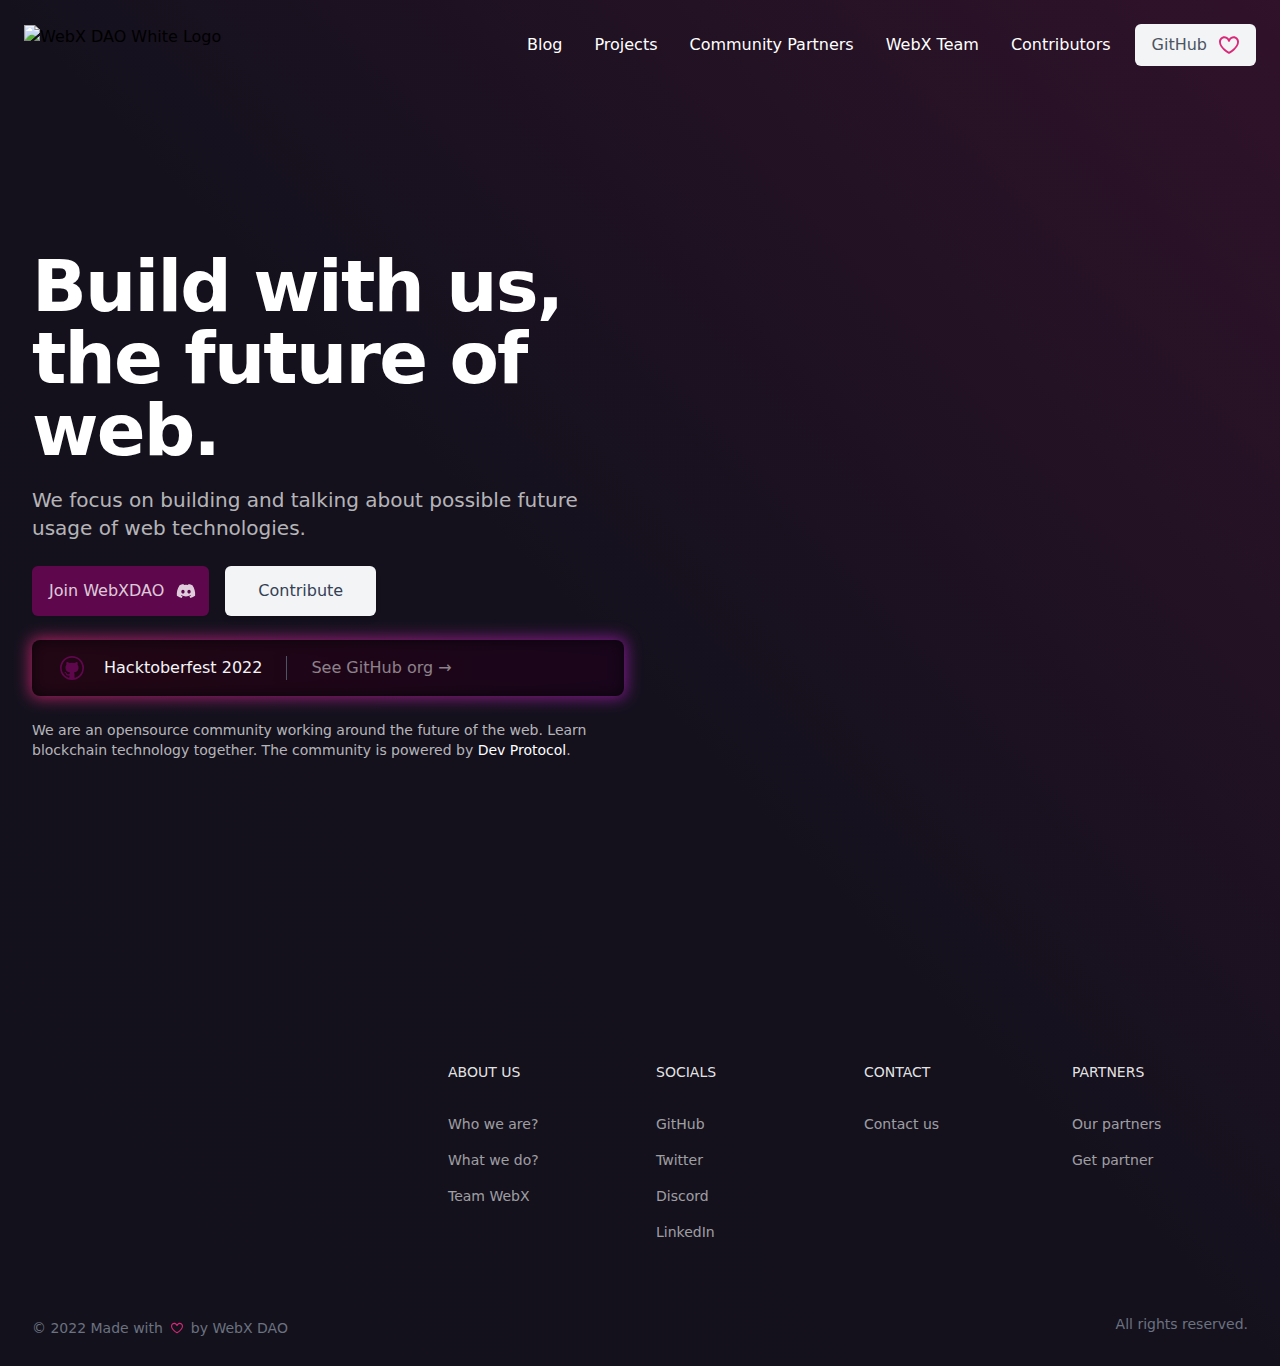
==== index.html @ 92dcc51f "Deploying to gh-pages from @ Panquesito7/web3community.github.io@fb5da97b5fb6637cfea1b0f6966d0de3f69" ====
<!DOCTYPE html><html lang="en"><head><meta charSet="utf-8"/><title>WebXDAO - Opensource Community</title><meta name="description" content="We are an opensource community working around the future of the web. Learn blockchain technology together. "/><meta name="keywords" content="WebXDAO,Web,Web3,Blockchain,OpenSource,DAO"/><meta name="viewport" content="width=device-width, initial-scale=1"/><meta name="author" content="WebXDAO community"/><meta name="next-head-count" content="6"/><link rel="preload" href="/_next/static/css/f1b70c1bcdadb146.css" as="style"/><link rel="stylesheet" href="/_next/static/css/f1b70c1bcdadb146.css" data-n-g=""/><noscript data-n-css=""></noscript><script defer="" nomodule="" src="/_next/static/chunks/polyfills-c67a75d1b6f99dc8.js"></script><script src="/_next/static/chunks/webpack-9b312e20a4e32339.js" defer=""></script><script src="/_next/static/chunks/framework-4556c45dd113b893.js" defer=""></script><script src="/_next/static/chunks/main-84ef8f6faac559d3.js" defer=""></script><script src="/_next/static/chunks/pages/_app-b26fb24f13c855f2.js" defer=""></script><script src="/_next/static/chunks/17007de1-89e7292663199d5c.js" defer=""></script><script src="/_next/static/chunks/1bfc9850-f7e067a882ab835f.js" defer=""></script><script src="/_next/static/chunks/513-fe2a2d27d99f677b.js" defer=""></script><script src="/_next/static/chunks/pages/index-71411c8a933453e2.js" defer=""></script><script src="/_next/static/zMLkX0_X7NbLXv-i_Q2m1/_buildManifest.js" defer=""></script><script src="/_next/static/zMLkX0_X7NbLXv-i_Q2m1/_ssgManifest.js" defer=""></script></head><body><div id="__next"><div class="min-h-screen flex flex-col bg-gradient-to-tr from-[#13111C] via-[#14111D] to-[#30122A]"><header class="relative" data-headlessui-state=""><div class="pt-6 bg-transparent"><nav class="relative flex items-center justify-between px-4 mx-auto max-w-7xl sm:px-6" aria-label="Global"><div class="flex items-center flex-1"><div class="flex items-center justify-between w-full md:w-auto"><span class="sr-only ">WebX DAO</span><img class="w-auto h-8 cursor-pointer sm:h-10" src="/images/logo/white_logo.png" alt="WebX DAO White Logo"/><div class="flex items-center -mr-2 md:hidden"><button class="inline-flex items-center justify-center p-2 text-gray-400 bg-transparent rounded-md focus-ring-inset hover:bg-gray-800 focus:outline-none focus:ring-2 focus:ring-white" id="headlessui-popover-button-:Rm:" type="button" aria-expanded="false" data-headlessui-state=""><span class="sr-only">Open main menu</span><svg xmlns="http://www.w3.org/2000/svg" fill="none" viewBox="0 0 24 24" stroke-width="1.5" stroke="currentColor" aria-hidden="true" class="w-6 h-6"><path stroke-linecap="round" stroke-linejoin="round" d="M3.75 6.75h16.5M3.75 12h16.5m-16.5 5.25h16.5"></path></svg></button></div></div></div><div class="hidden md:flex md:items-center md:space-x-6"><div class="hidden space-x-8 md:ml-10 md:flex"><a class="text-base font-medium text-white hover:text-gray-300" href="/blog">Blog</a><a class="text-base font-medium text-white hover:text-gray-300" href="/projects">Projects</a><a class="text-base font-medium text-white hover:text-gray-300" href="/partners">Community Partners</a><a class="text-base font-medium text-white hover:text-gray-300" href="/team">WebX Team</a><a class="text-base font-medium text-white hover:text-gray-300" href="/contributors">Contributors</a></div><a href="#" class="inline-flex items-center px-4 py-2 text-base font-medium text-gray-600 bg-gray-100 border border-transparent rounded-md hover:text-white/80 hover:bg-gray-700">GitHub<svg stroke="currentColor" fill="currentColor" stroke-width="0" role="img" viewBox="0 0 24 24" class="w-5 h-5 ml-3 text-pink-600" aria-hidden="true" height="1em" width="1em" xmlns="http://www.w3.org/2000/svg"><title></title><path d="M17.625 1.499c-2.32 0-4.354 1.203-5.625 3.03-1.271-1.827-3.305-3.03-5.625-3.03C3.129 1.499 0 4.253 0 8.249c0 4.275 3.068 7.847 5.828 10.227a33.14 33.14 0 0 0 5.616 3.876l.028.017.008.003-.001.003c.163.085.342.126.521.125.179.001.358-.041.521-.125l-.001-.003.008-.003.028-.017a33.14 33.14 0 0 0 5.616-3.876C20.932 16.096 24 12.524 24 8.249c0-3.996-3.129-6.75-6.375-6.75zm-.919 15.275a30.766 30.766 0 0 1-4.703 3.316l-.004-.002-.004.002a30.955 30.955 0 0 1-4.703-3.316c-2.677-2.307-5.047-5.298-5.047-8.523 0-2.754 2.121-4.5 4.125-4.5 2.06 0 3.914 1.479 4.544 3.684.143.495.596.797 1.086.796.49.001.943-.302 1.085-.796.63-2.205 2.484-3.684 4.544-3.684 2.004 0 4.125 1.746 4.125 4.5 0 3.225-2.37 6.216-5.048 8.523z"></path></svg></a></div></nav></div></header><div class="flex flex-1 md:flex-row"><main class="flex-1"><div class="flex flex-col h-screen"><div class="relative h-screen overflow-hidden"><section class="h-full"><div class="h-full pt-10 bg-transparent sm:pt-16 lg:overflow-hidden lg:pt-16 lg:pb-14"><div class="mx-auto max-w-7xl lg:px-8"><div class="lg:grid lg:grid-cols-2 lg:gap-8"><div class="max-w-md px-4 mx-auto text-center sm:max-w-2xl sm:px-6 sm:text-center lg:flex lg:items-center lg:px-0 lg:text-left"><div class="lg:py-24"><h1 class="mt-4 text-5xl font-bold tracking-tight text-white sm:mt-5 sm:text-6xl lg:mt-6 xl:text-7xl"><span class="block">Build with us,</span><span class="block text-white">the future of web.</span></h1><p class="mt-3 text-base text-white/70 sm:mt-5 sm:text-xl lg:text-lg xl:text-xl">We focus on building and talking about possible future usage of web technologies.</p><div class="mt-8 sm:mt-6"><div class="sm:mx-auto sm:max-w-7xl"><div class="sm:flex"><div class="flex flex-col w-full mb-6 sm:mt-0 md:flex-row gap-x-4 gap-y-4"><a class="inline-flex items-center justify-center px-4 py-3 text-base font-medium transition-all duration-100 border border-transparent rounded-md shadow-sm hover:border-white/80 bg-cyber-webx text-white/80 hover:text-white hover:bg-gradient-to-r hover:from-pink-700 hover:to-pink-900 focus:outline-none focus:ring-2 focus:ring-cyber-webx focus:ring-offset-2" href="https://dsc.gg/webxdao">Join WebXDAO<svg stroke="currentColor" fill="currentColor" stroke-width="0" viewBox="0 0 640 512" class="w-5 h-5 ml-3 -mr-1" aria-hidden="true" height="1em" width="1em" xmlns="http://www.w3.org/2000/svg"><path d="M524.531,69.836a1.5,1.5,0,0,0-.764-.7A485.065,485.065,0,0,0,404.081,32.03a1.816,1.816,0,0,0-1.923.91,337.461,337.461,0,0,0-14.9,30.6,447.848,447.848,0,0,0-134.426,0,309.541,309.541,0,0,0-15.135-30.6,1.89,1.89,0,0,0-1.924-.91A483.689,483.689,0,0,0,116.085,69.137a1.712,1.712,0,0,0-.788.676C39.068,183.651,18.186,294.69,28.43,404.354a2.016,2.016,0,0,0,.765,1.375A487.666,487.666,0,0,0,176.02,479.918a1.9,1.9,0,0,0,2.063-.676A348.2,348.2,0,0,0,208.12,430.4a1.86,1.86,0,0,0-1.019-2.588,321.173,321.173,0,0,1-45.868-21.853,1.885,1.885,0,0,1-.185-3.126c3.082-2.309,6.166-4.711,9.109-7.137a1.819,1.819,0,0,1,1.9-.256c96.229,43.917,200.41,43.917,295.5,0a1.812,1.812,0,0,1,1.924.233c2.944,2.426,6.027,4.851,9.132,7.16a1.884,1.884,0,0,1-.162,3.126,301.407,301.407,0,0,1-45.89,21.83,1.875,1.875,0,0,0-1,2.611,391.055,391.055,0,0,0,30.014,48.815,1.864,1.864,0,0,0,2.063.7A486.048,486.048,0,0,0,610.7,405.729a1.882,1.882,0,0,0,.765-1.352C623.729,277.594,590.933,167.465,524.531,69.836ZM222.491,337.58c-28.972,0-52.844-26.587-52.844-59.239S193.056,219.1,222.491,219.1c29.665,0,53.306,26.82,52.843,59.239C275.334,310.993,251.924,337.58,222.491,337.58Zm195.38,0c-28.971,0-52.843-26.587-52.843-59.239S388.437,219.1,417.871,219.1c29.667,0,53.307,26.82,52.844,59.239C470.715,310.993,447.538,337.58,417.871,337.58Z"></path></svg></a><a class="inline-flex items-center justify-center px-8 py-3 text-base font-medium transition-all duration-100 bg-gray-100 border border-transparent rounded-md shadow-md border-dark hover:border-white/80 text-slate-700 hover:bg-gray-700 hover:text-slate-100 focus:outline-none focus:ring-2 focus:ring-cyber-webx focus:ring-offset-2" href="https://github.com/webxdao">Contribute</a></div></div><div class="pb-2 flex"><div class="w-full grid gap-8 items-start"><div class="relative group"><div class="absolute -inset-0.5 bg-gradient-to-r from-pink-600 to-fuchsia-700 rounded-lg blur opacity-75 group-hover:opacity-100 transition duration-1000 group-hover:duration-200 animate-tilt"></div><button class="w-full relative px-7 py-4 bg-black/80 rounded-lg leading-none flex items-center divide-x divide-gray-600 "><span class="flex items-center space-x-5 "><svg stroke="currentColor" fill="currentColor" stroke-width="0" viewBox="0 0 24 24" class="w-6 h-6 text-cyber-webx hover:text-pink-600 hover:-rotate-6" height="1em" width="1em" xmlns="http://www.w3.org/2000/svg"><path d="M12 0a12 12 0 1 0 0 24 12 12 0 0 0 0-24zm3.163 21.783h-.093a.513.513 0 0 1-.382-.14.513.513 0 0 1-.14-.372v-1.406c.006-.467.01-.94.01-1.416a3.693 3.693 0 0 0-.151-1.028 1.832 1.832 0 0 0-.542-.875 8.014 8.014 0 0 0 2.038-.471 4.051 4.051 0 0 0 1.466-.964c.407-.427.71-.943.885-1.506a6.77 6.77 0 0 0 .3-2.13 4.138 4.138 0 0 0-.26-1.476 3.892 3.892 0 0 0-.795-1.284 2.81 2.81 0 0 0 .162-.582c.033-.2.05-.402.05-.604 0-.26-.03-.52-.09-.773a5.309 5.309 0 0 0-.221-.763.293.293 0 0 0-.111-.02h-.11c-.23.002-.456.04-.674.111a5.34 5.34 0 0 0-.703.26 6.503 6.503 0 0 0-.661.343c-.215.127-.405.249-.573.362a9.578 9.578 0 0 0-5.143 0 13.507 13.507 0 0 0-.572-.362 6.022 6.022 0 0 0-.672-.342 4.516 4.516 0 0 0-.705-.261 2.203 2.203 0 0 0-.662-.111h-.11a.29.29 0 0 0-.11.02 5.844 5.844 0 0 0-.23.763c-.054.254-.08.513-.081.773 0 .202.017.404.051.604.033.199.086.394.16.582A3.888 3.888 0 0 0 5.702 10a4.142 4.142 0 0 0-.263 1.476 6.871 6.871 0 0 0 .292 2.12c.181.563.483 1.08.884 1.516.415.422.915.75 1.466.964.653.25 1.337.41 2.033.476a1.828 1.828 0 0 0-.452.633 2.99 2.99 0 0 0-.2.744 2.754 2.754 0 0 1-1.175.27 1.788 1.788 0 0 1-1.065-.3 2.904 2.904 0 0 1-.752-.824 3.1 3.1 0 0 0-.292-.382 2.693 2.693 0 0 0-.372-.343 1.841 1.841 0 0 0-.432-.24 1.2 1.2 0 0 0-.481-.101c-.04.001-.08.005-.12.01a.649.649 0 0 0-.162.02.408.408 0 0 0-.13.06.116.116 0 0 0-.06.1.33.33 0 0 0 .14.242c.093.074.17.131.232.171l.03.021c.133.103.261.214.382.333.112.098.213.209.3.33.09.119.168.246.231.381.073.134.15.288.231.463.188.474.522.875.954 1.145.453.243.961.364 1.476.351.174 0 .349-.01.522-.03.172-.028.343-.057.515-.091v1.743a.5.5 0 0 1-.533.521h-.062a10.286 10.286 0 1 1 6.324 0v.005z"></path></svg><span class="pr-6 text-gray-100 text-sm md:text-base">Hacktoberfest 2022</span></span><span class="pl-6 text-white/50 group-hover:text-gray-100 transition duration-200 text-sm md:text-base">See GitHub org →</span></button></div></div></div><p class="mt-3 text-sm text-white/70 sm:mt-4">We are an opensource community working around the future of the web. Learn blockchain technology together. The community is powered by<!-- --> <a class="font-medium text-white" href="https://devprotocol.xyz/">Dev Protocol</a>.</p></div></div></div></div><div class="mt-12 -mb-16 sm:-mb-48 lg:relative lg:m-0"><div class="max-w-md px-4 mx-auto sm:max-w-2xl sm:px-6 lg:max-w-none lg:px-0"><img class="w-full lg:absolute lg:inset-y-0 lg:left-0 lg:h-full lg:w-auto lg:max-w-none" src="/images/shapes/12.png" alt=""/></div></div></div></div></div></section></div></div></main></div><footer class="bg-transparent"><div class="max-w-screen-xl px-4 pt-16 pb-6 mx-auto sm:px-6 lg:px-8 lg:pt-24"><div class="grid grid-cols-1 gap-8 lg:grid-cols-3"><div><div class="flex justify-center text-teal-600 sm:justify-start"><a href="#"><span class="sr-only">WebX DAO</span><img class="w-auto h-8 sm:h-10" src="/images/logo/white_logo.png" alt=""/></a></div></div><div class="grid grid-cols-1 gap-8 sm:grid-cols-2 lg:col-span-2 md:grid-cols-4"><div class="text-center sm:text-left"><p class="text-sm font-medium text-white/90">ABOUT US</p><nav class="mt-8" aria-label="ABOUT US"><ul class="space-y-4 text-sm"><li><span class="text-white/60">Who we are?</span></li><li><span class="text-white/60">What we do?</span></li><li><span class="text-white/60">Team WebX</span></li></ul></nav></div><div class="text-center sm:text-left"><p class="text-sm font-medium text-white/90">SOCIALS</p><nav class="mt-8" aria-label="SOCIALS"><ul class="space-y-4 text-sm"><li><span class="text-white/60">GitHub</span></li><li><span class="text-white/60">Twitter</span></li><li><span class="text-white/60">Discord</span></li><li><span class="text-white/60">LinkedIn</span></li></ul></nav></div><div class="text-center sm:text-left"><p class="text-sm font-medium text-white/90">CONTACT</p><nav class="mt-8" aria-label="CONTACT"><ul class="space-y-4 text-sm"><li><span class="text-white/60">Contact us</span></li></ul></nav></div><div class="text-center sm:text-left"><p class="text-sm font-medium text-white/90">PARTNERS</p><nav class="mt-8" aria-label="PARTNERS"><ul class="space-y-4 text-sm"><li><span class="text-white/60">Our partners</span></li><li><span class="text-white/60">Get partner</span></li></ul></nav></div></div></div><div class="pt-6 mt-12"><div class="text-center sm:flex sm:justify-between sm:text-left"><p class="text-sm text-gray-500"><span class="block sm:inline">All rights reserved.</span></p><p class="mt-4 text-sm text-gray-500 sm:order-first sm:mt-0"><span class="flex items-center justify-center">© <!-- -->2022<!-- --> Made with<svg stroke="currentColor" fill="currentColor" stroke-width="0" role="img" viewBox="0 0 24 24" class="w-3 h-3 m-2 text-pink-600" aria-hidden="true" height="1em" width="1em" xmlns="http://www.w3.org/2000/svg"><title></title><path d="M17.625 1.499c-2.32 0-4.354 1.203-5.625 3.03-1.271-1.827-3.305-3.03-5.625-3.03C3.129 1.499 0 4.253 0 8.249c0 4.275 3.068 7.847 5.828 10.227a33.14 33.14 0 0 0 5.616 3.876l.028.017.008.003-.001.003c.163.085.342.126.521.125.179.001.358-.041.521-.125l-.001-.003.008-.003.028-.017a33.14 33.14 0 0 0 5.616-3.876C20.932 16.096 24 12.524 24 8.249c0-3.996-3.129-6.75-6.375-6.75zm-.919 15.275a30.766 30.766 0 0 1-4.703 3.316l-.004-.002-.004.002a30.955 30.955 0 0 1-4.703-3.316c-2.677-2.307-5.047-5.298-5.047-8.523 0-2.754 2.121-4.5 4.125-4.5 2.06 0 3.914 1.479 4.544 3.684.143.495.596.797 1.086.796.49.001.943-.302 1.085-.796.63-2.205 2.484-3.684 4.544-3.684 2.004 0 4.125 1.746 4.125 4.5 0 3.225-2.37 6.216-5.048 8.523z"></path></svg>by WebX DAO</span></p></div></div></div></footer></div></div><script id="__NEXT_DATA__" type="application/json">{"props":{"pageProps":{}},"page":"/","query":{},"buildId":"zMLkX0_X7NbLXv-i_Q2m1","nextExport":true,"autoExport":true,"isFallback":false,"scriptLoader":[]}</script></body></html>
---- _next/static/css/f1b70c1bcdadb146.css ----
@import url("https://fonts.googleapis.com/css2?family=Poppins&display=swap");

/*
! tailwindcss v3.1.8 | MIT License | https://tailwindcss.com
*/*,:after,:before{box-sizing:border-box;border:0 solid #e5e7eb}:after,:before{--tw-content:""}html{line-height:1.5;-webkit-text-size-adjust:100%;-moz-tab-size:4;-o-tab-size:4;tab-size:4}body{margin:0;line-height:inherit}hr{height:0;color:inherit;border-top-width:1px}abbr:where([title]){-webkit-text-decoration:underline dotted;text-decoration:underline dotted}h1,h2,h3,h4,h5,h6{font-size:inherit;font-weight:inherit}a{color:inherit;text-decoration:inherit}b,strong{font-weight:bolder}code,kbd,pre,samp{font-family:ui-monospace,SFMono-Regular,Menlo,Monaco,Consolas,Liberation Mono,Courier New,monospace;font-size:1em}small{font-size:80%}sub,sup{font-size:75%;line-height:0;position:relative;vertical-align:baseline}sub{bottom:-.25em}sup{top:-.5em}table{text-indent:0;border-color:inherit;border-collapse:collapse}button,input,optgroup,select,textarea{font-family:inherit;font-size:100%;font-weight:inherit;line-height:inherit;color:inherit;margin:0;padding:0}button,select{text-transform:none}[type=button],[type=reset],[type=submit],button{-webkit-appearance:button;background-color:transparent;background-image:none}:-moz-focusring{outline:auto}:-moz-ui-invalid{box-shadow:none}progress{vertical-align:baseline}::-webkit-inner-spin-button,::-webkit-outer-spin-button{height:auto}[type=search]{-webkit-appearance:textfield;outline-offset:-2px}::-webkit-search-decoration{-webkit-appearance:none}::-webkit-file-upload-button{-webkit-appearance:button;font:inherit}summary{display:list-item}blockquote,dd,dl,figure,h1,h2,h3,h4,h5,h6,hr,p,pre{margin:0}fieldset{margin:0}fieldset,legend{padding:0}menu,ol,ul{list-style:none;margin:0;padding:0}textarea{resize:vertical}input::-moz-placeholder,textarea::-moz-placeholder{opacity:1;color:#9ca3af}input::placeholder,textarea::placeholder{opacity:1;color:#9ca3af}[role=button],button{cursor:pointer}:disabled{cursor:default}audio,canvas,embed,iframe,img,object,svg,video{display:block;vertical-align:middle}img,video{max-width:100%;height:auto}html{font-family:Inter var,ui-sans-serif,system-ui,-apple-system,BlinkMacSystemFont,Segoe UI,Roboto,Helvetica Neue,Arial,Noto Sans,sans-serif,Apple Color Emoji,Segoe UI Emoji,Segoe UI Symbol,Noto Color Emoji}*,:after,:before{--tw-border-spacing-x:0;--tw-border-spacing-y:0;--tw-translate-x:0;--tw-translate-y:0;--tw-rotate:0;--tw-skew-x:0;--tw-skew-y:0;--tw-scale-x:1;--tw-scale-y:1;--tw-pan-x: ;--tw-pan-y: ;--tw-pinch-zoom: ;--tw-scroll-snap-strictness:proximity;--tw-ordinal: ;--tw-slashed-zero: ;--tw-numeric-figure: ;--tw-numeric-spacing: ;--tw-numeric-fraction: ;--tw-ring-inset: ;--tw-ring-offset-width:0px;--tw-ring-offset-color:#fff;--tw-ring-color:rgba(59,130,246,.5);--tw-ring-offset-shadow:0 0 #0000;--tw-ring-shadow:0 0 #0000;--tw-shadow:0 0 #0000;--tw-shadow-colored:0 0 #0000;--tw-blur: ;--tw-brightness: ;--tw-contrast: ;--tw-grayscale: ;--tw-hue-rotate: ;--tw-invert: ;--tw-saturate: ;--tw-sepia: ;--tw-drop-shadow: ;--tw-backdrop-blur: ;--tw-backdrop-brightness: ;--tw-backdrop-contrast: ;--tw-backdrop-grayscale: ;--tw-backdrop-hue-rotate: ;--tw-backdrop-invert: ;--tw-backdrop-opacity: ;--tw-backdrop-saturate: ;--tw-backdrop-sepia: }::-webkit-backdrop{--tw-border-spacing-x:0;--tw-border-spacing-y:0;--tw-translate-x:0;--tw-translate-y:0;--tw-rotate:0;--tw-skew-x:0;--tw-skew-y:0;--tw-scale-x:1;--tw-scale-y:1;--tw-pan-x: ;--tw-pan-y: ;--tw-pinch-zoom: ;--tw-scroll-snap-strictness:proximity;--tw-ordinal: ;--tw-slashed-zero: ;--tw-numeric-figure: ;--tw-numeric-spacing: ;--tw-numeric-fraction: ;--tw-ring-inset: ;--tw-ring-offset-width:0px;--tw-ring-offset-color:#fff;--tw-ring-color:rgba(59,130,246,.5);--tw-ring-offset-shadow:0 0 #0000;--tw-ring-shadow:0 0 #0000;--tw-shadow:0 0 #0000;--tw-shadow-colored:0 0 #0000;--tw-blur: ;--tw-brightness: ;--tw-contrast: ;--tw-grayscale: ;--tw-hue-rotate: ;--tw-invert: ;--tw-saturate: ;--tw-sepia: ;--tw-drop-shadow: ;--tw-backdrop-blur: ;--tw-backdrop-brightness: ;--tw-backdrop-contrast: ;--tw-backdrop-grayscale: ;--tw-backdrop-hue-rotate: ;--tw-backdrop-invert: ;--tw-backdrop-opacity: ;--tw-backdrop-saturate: ;--tw-backdrop-sepia: }::backdrop{--tw-border-spacing-x:0;--tw-border-spacing-y:0;--tw-translate-x:0;--tw-translate-y:0;--tw-rotate:0;--tw-skew-x:0;--tw-skew-y:0;--tw-scale-x:1;--tw-scale-y:1;--tw-pan-x: ;--tw-pan-y: ;--tw-pinch-zoom: ;--tw-scroll-snap-strictness:proximity;--tw-ordinal: ;--tw-slashed-zero: ;--tw-numeric-figure: ;--tw-numeric-spacing: ;--tw-numeric-fraction: ;--tw-ring-inset: ;--tw-ring-offset-width:0px;--tw-ring-offset-color:#fff;--tw-ring-color:rgba(59,130,246,.5);--tw-ring-offset-shadow:0 0 #0000;--tw-ring-shadow:0 0 #0000;--tw-shadow:0 0 #0000;--tw-shadow-colored:0 0 #0000;--tw-blur: ;--tw-brightness: ;--tw-contrast: ;--tw-grayscale: ;--tw-hue-rotate: ;--tw-invert: ;--tw-saturate: ;--tw-sepia: ;--tw-drop-shadow: ;--tw-backdrop-blur: ;--tw-backdrop-brightness: ;--tw-backdrop-contrast: ;--tw-backdrop-grayscale: ;--tw-backdrop-hue-rotate: ;--tw-backdrop-invert: ;--tw-backdrop-opacity: ;--tw-backdrop-saturate: ;--tw-backdrop-sepia: }.container{width:100%}@media (min-width:640px){.container{max-width:640px}}@media (min-width:768px){.container{max-width:768px}}@media (min-width:1024px){.container{max-width:1024px}}@media (min-width:1280px){.container{max-width:1280px}}@media (min-width:1536px){.container{max-width:1536px}}.sr-only{width:1px;height:1px;padding:0;margin:-1px;overflow:hidden;clip:rect(0,0,0,0);white-space:nowrap;border-width:0}.absolute,.sr-only{position:absolute}.relative{position:relative}.-inset-0\.5{top:-.125rem;right:-.125rem;bottom:-.125rem;left:-.125rem}.-inset-0{top:0;bottom:0}.-inset-0,.inset-x-0{right:0;left:0}.top-0{top:0}.left-0{left:0}.z-10{z-index:10}.col-span-1{grid-column:span 1/span 1}.col-span-2{grid-column:span 2/span 2}.col-span-3{grid-column:span 3/span 3}.m-10{margin:2.5rem}.m-auto{margin:auto}.m-5{margin:1.25rem}.m-2{margin:.5rem}.m-8{margin:2rem}.mx-auto{margin-left:auto;margin-right:auto}.my-2{margin-top:.5rem;margin-bottom:.5rem}.mx-0{margin-left:0;margin-right:0}.my-7{margin-top:1.75rem;margin-bottom:1.75rem}.my-0{margin-top:0;margin-bottom:0}.my-\[40px\]{margin-top:40px;margin-bottom:40px}.my-8{margin-top:2rem;margin-bottom:2rem}.mx-10{margin-left:2.5rem;margin-right:2.5rem}.mx-1{margin-left:.25rem;margin-right:.25rem}.mt-5{margin-top:1.25rem}.mr-2\.5{margin-right:.625rem}.ml-2\.5{margin-left:.625rem}.mb-2\.5{margin-bottom:.625rem}.mr-2{margin-right:.5rem}.ml-2{margin-left:.5rem}.mb-2{margin-bottom:.5rem}.mt-0{margin-top:0}.mb-0{margin-bottom:0}.mt-6{margin-top:1.5rem}.mt-auto{margin-top:auto}.mb-8{margin-bottom:2rem}.mb-6{margin-bottom:1.5rem}.mb-4{margin-bottom:1rem}.mb-5{margin-bottom:1.25rem}.mr-1{margin-right:.25rem}.mt-8{margin-top:2rem}.mt-12{margin-top:3rem}.mt-4{margin-top:1rem}.-mr-2{margin-right:-.5rem}.ml-3{margin-left:.75rem}.-mr-1{margin-right:-.25rem}.mt-3{margin-top:.75rem}.-mb-16{margin-bottom:-4rem}.block{display:block}.inline-block{display:inline-block}.flex{display:flex}.inline-flex{display:inline-flex}.grid{display:grid}.hidden{display:none}.h-min{height:-webkit-min-content;height:-moz-min-content;height:min-content}.h-80{height:20rem}.h-full{height:100%}.h-64{height:16rem}.h-40{height:10rem}.h-fit{height:-webkit-fit-content;height:-moz-fit-content;height:fit-content}.h-\[1em\]{height:1em}.h-screen{height:100vh}.h-10{height:2.5rem}.h-72{height:18rem}.h-1{height:.25rem}.h-16{height:4rem}.h-8{height:2rem}.h-3{height:.75rem}.h-6{height:1.5rem}.h-5{height:1.25rem}.h-24{height:6rem}.h-4{height:1rem}.min-h-screen{min-height:100vh}.w-full{width:100%}.w-min{width:-webkit-min-content;width:-moz-min-content;width:min-content}.w-\[17\.5rem\]{width:17.5rem}.w-4\/5{width:80%}.w-48{width:12rem}.w-40{width:10rem}.w-fit{width:-webkit-fit-content;width:-moz-fit-content;width:fit-content}.w-\[1\.25em\]{width:1.25em}.w-10{width:2.5rem}.w-64{width:16rem}.w-16{width:4rem}.w-auto{width:auto}.w-3{width:.75rem}.w-6{width:1.5rem}.w-5{width:1.25rem}.w-1\/3{width:33.333333%}.w-4{width:1rem}.max-w-5xl{max-width:64rem}.max-w-screen-xl{max-width:1280px}.max-w-md{max-width:28rem}.max-w-7xl{max-width:80rem}.max-w-lg{max-width:32rem}.flex-1{flex:1 1 0%}.flex-shrink-0{flex-shrink:0}.flex-shrink{flex-shrink:1}.flex-grow{flex-grow:1}.origin-top{transform-origin:top}.scale-95{--tw-scale-x:.95;--tw-scale-y:.95}.scale-100,.scale-95{transform:translate(var(--tw-translate-x),var(--tw-translate-y)) rotate(var(--tw-rotate)) skewX(var(--tw-skew-x)) skewY(var(--tw-skew-y)) scaleX(var(--tw-scale-x)) scaleY(var(--tw-scale-y))}.scale-100{--tw-scale-x:1;--tw-scale-y:1}.transform{transform:translate(var(--tw-translate-x),var(--tw-translate-y)) rotate(var(--tw-rotate)) skewX(var(--tw-skew-x)) skewY(var(--tw-skew-y)) scaleX(var(--tw-scale-x)) scaleY(var(--tw-scale-y))}.cursor-pointer{cursor:pointer}.grid-cols-1{grid-template-columns:repeat(1,minmax(0,1fr))}.grid-cols-3{grid-template-columns:repeat(3,minmax(0,1fr))}.flex-row{flex-direction:row}.flex-col{flex-direction:column}.flex-wrap{flex-wrap:wrap}.content-start{align-content:flex-start}.items-start{align-items:flex-start}.items-end{align-items:flex-end}.items-center{align-items:center}.items-stretch{align-items:stretch}.justify-start{justify-content:flex-start}.justify-center{justify-content:center}.justify-between{justify-content:space-between}.justify-evenly{justify-content:space-evenly}.justify-items-end{justify-items:end}.gap-6{gap:1.5rem}.gap-2{gap:.5rem}.gap-3{gap:.75rem}.gap-8{gap:2rem}.gap-4{gap:1rem}.gap-y-3{row-gap:.75rem}.gap-x-3{-moz-column-gap:.75rem;column-gap:.75rem}.gap-x-4{-moz-column-gap:1rem;column-gap:1rem}.gap-y-4{row-gap:1rem}.space-y-4>:not([hidden])~:not([hidden]){--tw-space-y-reverse:0;margin-top:calc(1rem * calc(1 - var(--tw-space-y-reverse)));margin-bottom:calc(1rem * var(--tw-space-y-reverse))}.space-x-8>:not([hidden])~:not([hidden]){--tw-space-x-reverse:0;margin-right:calc(2rem * var(--tw-space-x-reverse));margin-left:calc(2rem * calc(1 - var(--tw-space-x-reverse)))}.space-y-1>:not([hidden])~:not([hidden]){--tw-space-y-reverse:0;margin-top:calc(.25rem * calc(1 - var(--tw-space-y-reverse)));margin-bottom:calc(.25rem * var(--tw-space-y-reverse))}.space-x-5>:not([hidden])~:not([hidden]){--tw-space-x-reverse:0;margin-right:calc(1.25rem * var(--tw-space-x-reverse));margin-left:calc(1.25rem * calc(1 - var(--tw-space-x-reverse)))}.divide-x>:not([hidden])~:not([hidden]){--tw-divide-x-reverse:0;border-right-width:calc(1px * var(--tw-divide-x-reverse));border-left-width:calc(1px * calc(1 - var(--tw-divide-x-reverse)))}.divide-gray-600>:not([hidden])~:not([hidden]){--tw-divide-opacity:1;border-color:rgb(75 85 99/var(--tw-divide-opacity))}.overflow-hidden{overflow:hidden}.overflow-visible{overflow:visible}.truncate{overflow:hidden;text-overflow:ellipsis}.truncate,.whitespace-nowrap{white-space:nowrap}.rounded-2xl{border-radius:1rem}.rounded-md{border-radius:.375rem}.rounded-full{border-radius:9999px}.rounded-lg{border-radius:.5rem}.rounded-t{border-top-left-radius:.25rem;border-top-right-radius:.25rem}.border-8{border-width:8px}.border{border-width:1px}.border-solid{border-style:solid}.border-black\/25{border-color:rgba(0,0,0,.25)}.border-transparent{border-color:transparent}.bg-white{--tw-bg-opacity:1;background-color:rgb(255 255 255/var(--tw-bg-opacity))}.bg-green-500{--tw-bg-opacity:1;background-color:rgb(34 197 94/var(--tw-bg-opacity))}.bg-\[\#00007f\]{--tw-bg-opacity:1;background-color:rgb(0 0 127/var(--tw-bg-opacity))}.bg-gray-50{--tw-bg-opacity:1;background-color:rgb(249 250 251/var(--tw-bg-opacity))}.bg-blue-100{--tw-bg-opacity:1;background-color:rgb(219 234 254/var(--tw-bg-opacity))}.bg-gray-700{--tw-bg-opacity:1;background-color:rgb(55 65 81/var(--tw-bg-opacity))}.bg-transparent{background-color:transparent}.bg-gray-100{--tw-bg-opacity:1;background-color:rgb(243 244 246/var(--tw-bg-opacity))}.bg-gradient1\/50{background-color:rgba(20,17,29,.5)}.bg-white\/20{background-color:hsla(0,0%,100%,.2)}.bg-black\/80{background-color:rgba(0,0,0,.8)}.bg-cyber-webx{--tw-bg-opacity:1;background-color:rgb(95 7 77/var(--tw-bg-opacity))}.bg-opacity-5{--tw-bg-opacity:0.05}.bg-gradient-to-tr{background-image:linear-gradient(to top right,var(--tw-gradient-stops))}.bg-gradient-to-r{background-image:linear-gradient(to right,var(--tw-gradient-stops))}.from-\[\#13111C\]{--tw-gradient-from:#13111c;--tw-gradient-to:rgba(19,17,28,0);--tw-gradient-stops:var(--tw-gradient-from),var(--tw-gradient-to)}.from-pink-600{--tw-gradient-from:#db2777;--tw-gradient-to:rgba(219,39,119,0);--tw-gradient-stops:var(--tw-gradient-from),var(--tw-gradient-to)}.via-\[\#14111D\]{--tw-gradient-to:rgba(20,17,29,0);--tw-gradient-stops:var(--tw-gradient-from),#14111d,var(--tw-gradient-to)}.to-\[\#30122A\]{--tw-gradient-to:#30122a}.to-fuchsia-700{--tw-gradient-to:#a21caf}.bg-contain{background-size:contain}.fill-current{fill:currentColor}.object-contain{-o-object-fit:contain;object-fit:contain}.object-cover{-o-object-fit:cover;object-fit:cover}.object-center{-o-object-position:center;object-position:center}.p-3{padding:.75rem}.p-4{padding:1rem}.p-6{padding:1.5rem}.p-5{padding:1.25rem}.p-2{padding:.5rem}.p-8{padding:2rem}.py-8{padding-top:2rem;padding-bottom:2rem}.px-20{padding-left:5rem;padding-right:5rem}.py-20{padding-top:5rem;padding-bottom:5rem}.px-8{padding-left:2rem;padding-right:2rem}.py-2{padding-top:.5rem;padding-bottom:.5rem}.px-4{padding-left:1rem;padding-right:1rem}.py-0{padding-top:0;padding-bottom:0}.px-5{padding-left:1.25rem;padding-right:1.25rem}.px-2{padding-left:.5rem;padding-right:.5rem}.px-3{padding-left:.75rem;padding-right:.75rem}.px-6{padding-left:1.5rem;padding-right:1.5rem}.py-5{padding-top:1.25rem;padding-bottom:1.25rem}.py-4{padding-top:1rem;padding-bottom:1rem}.px-7{padding-left:1.75rem;padding-right:1.75rem}.py-3{padding-top:.75rem;padding-bottom:.75rem}.py-36{padding-top:9rem;padding-bottom:9rem}.pl-4{padding-left:1rem}.pr-4{padding-right:1rem}.pt-12{padding-top:3rem}.pb-12{padding-bottom:3rem}.pl-5{padding-left:1.25rem}.pb-8{padding-bottom:2rem}.pt-4{padding-top:1rem}.pt-16{padding-top:4rem}.pb-6{padding-bottom:1.5rem}.pt-6{padding-top:1.5rem}.pt-5{padding-top:1.25rem}.pt-8{padding-top:2rem}.pl-3{padding-left:.75rem}.pb-2{padding-bottom:.5rem}.pr-6{padding-right:1.5rem}.pl-6{padding-left:1.5rem}.pt-10{padding-top:2.5rem}.text-center{text-align:center}.align-\[-0\.125em\]{vertical-align:-.125em}.text-4xl{font-size:2.25rem;line-height:2.5rem}.text-sm{font-size:.875rem;line-height:1.25rem}.text-xs{font-size:.75rem;line-height:1rem}.text-base{font-size:1rem;line-height:1.5rem}.text-5xl{font-size:3rem;line-height:1}.text-xl{font-size:1.25rem;line-height:1.75rem}.text-3xl{font-size:1.875rem;line-height:2.25rem}.text-6xl{font-size:3.75rem;line-height:1}.font-bold{font-weight:700}.font-medium{font-weight:500}.font-light{font-weight:300}.font-normal{font-weight:400}.font-semibold{font-weight:600}.uppercase{text-transform:uppercase}.lowercase{text-transform:lowercase}.leading-tight{line-height:1.25}.leading-4{line-height:1rem}.leading-relaxed{line-height:1.625}.leading-none{line-height:1}.tracking-wider{letter-spacing:.05em}.tracking-widest{letter-spacing:.1em}.tracking-tight{letter-spacing:-.025em}.text-white{--tw-text-opacity:1;color:rgb(255 255 255/var(--tw-text-opacity))}.text-black{--tw-text-opacity:1;color:rgb(0 0 0/var(--tw-text-opacity))}.text-gray-800{--tw-text-opacity:1;color:rgb(31 41 55/var(--tw-text-opacity))}.text-blue-500{--tw-text-opacity:1;color:rgb(59 130 246/var(--tw-text-opacity))}.text-gray-900{--tw-text-opacity:1;color:rgb(17 24 39/var(--tw-text-opacity))}.text-green-500{--tw-text-opacity:1;color:rgb(34 197 94/var(--tw-text-opacity))}.text-yellow-500{--tw-text-opacity:1;color:rgb(234 179 8/var(--tw-text-opacity))}.text-blue-600{--tw-text-opacity:1;color:rgb(37 99 235/var(--tw-text-opacity))}.text-gray-600{--tw-text-opacity:1;color:rgb(75 85 99/var(--tw-text-opacity))}.text-gray-500{--tw-text-opacity:1;color:rgb(107 114 128/var(--tw-text-opacity))}.text-teal-600{--tw-text-opacity:1;color:rgb(13 148 136/var(--tw-text-opacity))}.text-white\/80{color:hsla(0,0%,100%,.8)}.text-white\/90{color:hsla(0,0%,100%,.9)}.text-white\/60{color:hsla(0,0%,100%,.6)}.text-pink-600{--tw-text-opacity:1;color:rgb(219 39 119/var(--tw-text-opacity))}.text-gray-400{--tw-text-opacity:1;color:rgb(156 163 175/var(--tw-text-opacity))}.text-gray-100{--tw-text-opacity:1;color:rgb(243 244 246/var(--tw-text-opacity))}.text-green-600{--tw-text-opacity:1;color:rgb(22 163 74/var(--tw-text-opacity))}.text-red-600{--tw-text-opacity:1;color:rgb(220 38 38/var(--tw-text-opacity))}.text-cyber-webx{--tw-text-opacity:1;color:rgb(95 7 77/var(--tw-text-opacity))}.text-white\/50{color:hsla(0,0%,100%,.5)}.text-slate-700{--tw-text-opacity:1;color:rgb(51 65 85/var(--tw-text-opacity))}.text-white\/70{color:hsla(0,0%,100%,.7)}.no-underline{-webkit-text-decoration-line:none;text-decoration-line:none}.antialiased{-webkit-font-smoothing:antialiased;-moz-osx-font-smoothing:grayscale}.opacity-70{opacity:.7}.opacity-25{opacity:.25}.opacity-50{opacity:.5}.opacity-0{opacity:0}.opacity-100{opacity:1}.opacity-75{opacity:.75}.shadow-2xl{--tw-shadow:0 25px 50px -12px rgba(0,0,0,.25);--tw-shadow-colored:0 25px 50px -12px var(--tw-shadow-color)}.shadow,.shadow-2xl{box-shadow:var(--tw-ring-offset-shadow,0 0 #0000),var(--tw-ring-shadow,0 0 #0000),var(--tw-shadow)}.shadow{--tw-shadow:0 1px 3px 0 rgba(0,0,0,.1),0 1px 2px -1px rgba(0,0,0,.1);--tw-shadow-colored:0 1px 3px 0 var(--tw-shadow-color),0 1px 2px -1px var(--tw-shadow-color)}.shadow-xl{--tw-shadow:0 20px 25px -5px rgba(0,0,0,.1),0 8px 10px -6px rgba(0,0,0,.1);--tw-shadow-colored:0 20px 25px -5px var(--tw-shadow-color),0 8px 10px -6px var(--tw-shadow-color)}.shadow-md,.shadow-xl{box-shadow:var(--tw-ring-offset-shadow,0 0 #0000),var(--tw-ring-shadow,0 0 #0000),var(--tw-shadow)}.shadow-md{--tw-shadow:0 4px 6px -1px rgba(0,0,0,.1),0 2px 4px -2px rgba(0,0,0,.1);--tw-shadow-colored:0 4px 6px -1px var(--tw-shadow-color),0 2px 4px -2px var(--tw-shadow-color)}.shadow-sm{--tw-shadow:0 1px 2px 0 rgba(0,0,0,.05);--tw-shadow-colored:0 1px 2px 0 var(--tw-shadow-color);box-shadow:var(--tw-ring-offset-shadow,0 0 #0000),var(--tw-ring-shadow,0 0 #0000),var(--tw-shadow)}.ring-1{--tw-ring-offset-shadow:var(--tw-ring-inset) 0 0 0 var(--tw-ring-offset-width) var(--tw-ring-offset-color);--tw-ring-shadow:var(--tw-ring-inset) 0 0 0 calc(1px + var(--tw-ring-offset-width)) var(--tw-ring-color);box-shadow:var(--tw-ring-offset-shadow),var(--tw-ring-shadow),var(--tw-shadow,0 0 #0000)}.ring-white{--tw-ring-opacity:1;--tw-ring-color:rgb(255 255 255/var(--tw-ring-opacity))}.ring-opacity-5{--tw-ring-opacity:0.05}.blur{--tw-blur:blur(8px);filter:var(--tw-blur) var(--tw-brightness) var(--tw-contrast) var(--tw-grayscale) var(--tw-hue-rotate) var(--tw-invert) var(--tw-saturate) var(--tw-sepia) var(--tw-drop-shadow)}.backdrop-blur-md{--tw-backdrop-blur:blur(12px)}.backdrop-blur-md,.backdrop-blur-sm{-webkit-backdrop-filter:var(--tw-backdrop-blur) var(--tw-backdrop-brightness) var(--tw-backdrop-contrast) var(--tw-backdrop-grayscale) var(--tw-backdrop-hue-rotate) var(--tw-backdrop-invert) var(--tw-backdrop-opacity) var(--tw-backdrop-saturate) var(--tw-backdrop-sepia);backdrop-filter:var(--tw-backdrop-blur) var(--tw-backdrop-brightness) var(--tw-backdrop-contrast) var(--tw-backdrop-grayscale) var(--tw-backdrop-hue-rotate) var(--tw-backdrop-invert) var(--tw-backdrop-opacity) var(--tw-backdrop-saturate) var(--tw-backdrop-sepia)}.backdrop-blur-sm{--tw-backdrop-blur:blur(4px)}.backdrop-filter{-webkit-backdrop-filter:var(--tw-backdrop-blur) var(--tw-backdrop-brightness) var(--tw-backdrop-contrast) var(--tw-backdrop-grayscale) var(--tw-backdrop-hue-rotate) var(--tw-backdrop-invert) var(--tw-backdrop-opacity) var(--tw-backdrop-saturate) var(--tw-backdrop-sepia);backdrop-filter:var(--tw-backdrop-blur) var(--tw-backdrop-brightness) var(--tw-backdrop-contrast) var(--tw-backdrop-grayscale) var(--tw-backdrop-hue-rotate) var(--tw-backdrop-invert) var(--tw-backdrop-opacity) var(--tw-backdrop-saturate) var(--tw-backdrop-sepia)}.transition{transition-property:color,background-color,border-color,fill,stroke,opacity,box-shadow,transform,filter,-webkit-text-decoration-color,-webkit-backdrop-filter;transition-property:color,background-color,border-color,text-decoration-color,fill,stroke,opacity,box-shadow,transform,filter,backdrop-filter;transition-property:color,background-color,border-color,text-decoration-color,fill,stroke,opacity,box-shadow,transform,filter,backdrop-filter,-webkit-text-decoration-color,-webkit-backdrop-filter;transition-timing-function:cubic-bezier(.4,0,.2,1);transition-duration:.15s}.transition-all{transition-property:all;transition-timing-function:cubic-bezier(.4,0,.2,1);transition-duration:.15s}.duration-500{transition-duration:.5s}.duration-300{transition-duration:.3s}.duration-150{transition-duration:.15s}.duration-100{transition-duration:.1s}.duration-1000{transition-duration:1s}.duration-200{transition-duration:.2s}.ease-in-out{transition-timing-function:cubic-bezier(.4,0,.2,1)}.ease-out{transition-timing-function:cubic-bezier(0,0,.2,1)}.ease-in{transition-timing-function:cubic-bezier(.4,0,1,1)}.gradient{background:linear-gradient(90deg,#00007f,#0086d6)}.neumorphism{border-radius:50px;background:#e0e0e0;box-shadow:20px 20px 60px #bebebe,-20px -20px 60px #fff}.blue-glassmorphism{background:hsla(0,0%,100%,.95);box-shadow:0 8px 32px 0 rgba(31,38,135,.37);backdrop-filter:blur(1px);-webkit-backdrop-filter:blur(1px);border-radius:10px;border:1px solid hsla(0,0%,100%,.18)}::-webkit-scrollbar{width:.5rem;height:.5rem}::-webkit-scrollbar-track{background:#13111c}::-webkit-scrollbar-thumb{background:#33323e;border-radius:10px}::-webkit-scrollbar-thumb:hover{background:#555}.hover\:z-10:hover{z-index:10}.hover\:z-20:hover{z-index:20}.hover\:-translate-y-1:hover{--tw-translate-y:-0.25rem}.hover\:-rotate-6:hover,.hover\:-translate-y-1:hover{transform:translate(var(--tw-translate-x),var(--tw-translate-y)) rotate(var(--tw-rotate)) skewX(var(--tw-skew-x)) skewY(var(--tw-skew-y)) scaleX(var(--tw-scale-x)) scaleY(var(--tw-scale-y))}.hover\:-rotate-6:hover{--tw-rotate:-6deg}.hover\:scale-105:hover{--tw-scale-x:1.05;--tw-scale-y:1.05}.hover\:scale-100:hover,.hover\:scale-105:hover{transform:translate(var(--tw-translate-x),var(--tw-translate-y)) rotate(var(--tw-rotate)) skewX(var(--tw-skew-x)) skewY(var(--tw-skew-y)) scaleX(var(--tw-scale-x)) scaleY(var(--tw-scale-y))}.hover\:scale-100:hover{--tw-scale-x:1;--tw-scale-y:1}.hover\:border-white\/80:hover{border-color:hsla(0,0%,100%,.8)}.hover\:bg-gray-800:hover{--tw-bg-opacity:1;background-color:rgb(31 41 55/var(--tw-bg-opacity))}.hover\:bg-gray-700:hover{--tw-bg-opacity:1;background-color:rgb(55 65 81/var(--tw-bg-opacity))}.hover\:bg-gray-100:hover{--tw-bg-opacity:1;background-color:rgb(243 244 246/var(--tw-bg-opacity))}.hover\:bg-gray-50:hover{--tw-bg-opacity:1;background-color:rgb(249 250 251/var(--tw-bg-opacity))}.hover\:bg-gradient-to-r:hover{background-image:linear-gradient(to right,var(--tw-gradient-stops))}.hover\:from-pink-700:hover{--tw-gradient-from:#be185d;--tw-gradient-to:rgba(190,24,93,0);--tw-gradient-stops:var(--tw-gradient-from),var(--tw-gradient-to)}.hover\:to-pink-900:hover{--tw-gradient-to:#831843}.hover\:text-gray-300:hover{--tw-text-opacity:1;color:rgb(209 213 219/var(--tw-text-opacity))}.hover\:text-white\/80:hover{color:hsla(0,0%,100%,.8)}.hover\:text-pink-600:hover{--tw-text-opacity:1;color:rgb(219 39 119/var(--tw-text-opacity))}.hover\:text-slate-100:hover{--tw-text-opacity:1;color:rgb(241 245 249/var(--tw-text-opacity))}.hover\:text-white:hover{--tw-text-opacity:1;color:rgb(255 255 255/var(--tw-text-opacity))}.hover\:no-underline:hover{-webkit-text-decoration-line:none;text-decoration-line:none}.hover\:opacity-100:hover{opacity:1}.hover\:shadow-lg:hover{--tw-shadow:0 10px 15px -3px rgba(0,0,0,.1),0 4px 6px -4px rgba(0,0,0,.1);--tw-shadow-colored:0 10px 15px -3px var(--tw-shadow-color),0 4px 6px -4px var(--tw-shadow-color);box-shadow:var(--tw-ring-offset-shadow,0 0 #0000),var(--tw-ring-shadow,0 0 #0000),var(--tw-shadow)}.focus\:outline-none:focus{outline:2px solid transparent;outline-offset:2px}.focus\:ring-2:focus{--tw-ring-offset-shadow:var(--tw-ring-inset) 0 0 0 var(--tw-ring-offset-width) var(--tw-ring-offset-color);--tw-ring-shadow:var(--tw-ring-inset) 0 0 0 calc(2px + var(--tw-ring-offset-width)) var(--tw-ring-color);box-shadow:var(--tw-ring-offset-shadow),var(--tw-ring-shadow),var(--tw-shadow,0 0 #0000)}.focus\:ring-inset:focus{--tw-ring-inset:inset}.focus\:ring-white:focus{--tw-ring-opacity:1;--tw-ring-color:rgb(255 255 255/var(--tw-ring-opacity))}.focus\:ring-cyber-webx:focus{--tw-ring-opacity:1;--tw-ring-color:rgb(95 7 77/var(--tw-ring-opacity))}.focus\:ring-offset-2:focus{--tw-ring-offset-width:2px}.group:hover .group-hover\:-translate-y-6{--tw-translate-y:-1.5rem;transform:translate(var(--tw-translate-x),var(--tw-translate-y)) rotate(var(--tw-rotate)) skewX(var(--tw-skew-x)) skewY(var(--tw-skew-y)) scaleX(var(--tw-scale-x)) scaleY(var(--tw-scale-y))}.group:hover .group-hover\:text-gray-100{--tw-text-opacity:1;color:rgb(243 244 246/var(--tw-text-opacity))}.group:hover .group-hover\:opacity-100{opacity:1}.group:hover .group-hover\:duration-200{transition-duration:.2s}@media (min-width:640px){.sm\:order-first{order:-9999}.sm\:mx-0{margin-left:0;margin-right:0}.sm\:mx-auto{margin-left:auto;margin-right:auto}.sm\:mt-0{margin-top:0}.sm\:mt-5{margin-top:1.25rem}.sm\:mt-6{margin-top:1.5rem}.sm\:mt-4{margin-top:1rem}.sm\:-mb-48{margin-bottom:-12rem}.sm\:block{display:block}.sm\:inline{display:inline}.sm\:flex{display:flex}.sm\:h-72{height:18rem}.sm\:h-10{height:2.5rem}.sm\:w-\[15\.5rem\]{width:15.5rem}.sm\:max-w-xs{max-width:20rem}.sm\:max-w-2xl{max-width:42rem}.sm\:max-w-7xl{max-width:80rem}.sm\:grid-cols-2{grid-template-columns:repeat(2,minmax(0,1fr))}.sm\:justify-start{justify-content:flex-start}.sm\:justify-between{justify-content:space-between}.sm\:px-6{padding-left:1.5rem;padding-right:1.5rem}.sm\:px-4{padding-left:1rem;padding-right:1rem}.sm\:pt-16{padding-top:4rem}.sm\:text-left{text-align:left}.sm\:text-center{text-align:center}.sm\:text-6xl{font-size:3.75rem;line-height:1}.sm\:text-xl{font-size:1.25rem;line-height:1.75rem}.sm\:text-7xl{font-size:4.5rem;line-height:1}.sm\:leading-relaxed{line-height:1.625}}@media (min-width:768px){.md\:col-span-1{grid-column:span 1/span 1}.md\:-mx-3{margin-left:-.75rem;margin-right:-.75rem}.md\:ml-10{margin-left:2.5rem}.md\:flex{display:flex}.md\:grid{display:grid}.md\:hidden{display:none}.md\:h-64{height:16rem}.md\:w-\[19rem\]{width:19rem}.md\:w-auto{width:auto}.md\:w-1\/3{width:33.333333%}.md\:grid-cols-2{grid-template-columns:repeat(2,minmax(0,1fr))}.md\:grid-cols-4{grid-template-columns:repeat(4,minmax(0,1fr))}.md\:grid-cols-3{grid-template-columns:repeat(3,minmax(0,1fr))}.md\:flex-row{flex-direction:row}.md\:items-center{align-items:center}.md\:justify-start{justify-content:flex-start}.md\:gap-3{gap:.75rem}.md\:space-x-6>:not([hidden])~:not([hidden]){--tw-space-x-reverse:0;margin-right:calc(1.5rem * var(--tw-space-x-reverse));margin-left:calc(1.5rem * calc(1 - var(--tw-space-x-reverse)))}.md\:p-3{padding:.75rem}.md\:text-left{text-align:left}.md\:text-5xl{font-size:3rem;line-height:1}.md\:text-base{font-size:1rem;line-height:1.5rem}}@media (min-width:1024px){.lg\:container{width:100%}@media (min-width:640px){.lg\:container{max-width:640px}}@media (min-width:768px){.lg\:container{max-width:768px}}@media (min-width:1024px){.lg\:container{max-width:1024px}}@media (min-width:1280px){.lg\:container{max-width:1280px}}@media (min-width:1536px){.lg\:container{max-width:1536px}}.lg\:absolute{position:absolute}.lg\:relative{position:relative}.lg\:inset-y-0{top:0;bottom:0}.lg\:left-0{left:0}.lg\:col-span-2{grid-column:span 2/span 2}.lg\:m-0{margin:0}.lg\:mx-0{margin-left:0;margin-right:0}.lg\:mt-6{margin-top:1.5rem}.lg\:flex{display:flex}.lg\:grid{display:grid}.lg\:h-60{height:15rem}.lg\:h-full{height:100%}.lg\:w-\[27rem\]{width:27rem}.lg\:w-auto{width:auto}.lg\:max-w-none{max-width:none}.lg\:grid-cols-2{grid-template-columns:repeat(2,minmax(0,1fr))}.lg\:grid-cols-3{grid-template-columns:repeat(3,minmax(0,1fr))}.lg\:items-center{align-items:center}.lg\:gap-8{gap:2rem}.lg\:overflow-hidden{overflow:hidden}.lg\:px-8{padding-left:2rem;padding-right:2rem}.lg\:px-0{padding-left:0;padding-right:0}.lg\:py-24{padding-bottom:6rem}.lg\:pt-24,.lg\:py-24{padding-top:6rem}.lg\:pt-16{padding-top:4rem}.lg\:pb-14{padding-bottom:3.5rem}.lg\:text-left{text-align:left}.lg\:text-lg{font-size:1.125rem;line-height:1.75rem}}@media (min-width:1280px){.xl\:h-56{height:14rem}.xl\:w-\[35rem\]{width:35rem}.xl\:text-7xl{font-size:4.5rem;line-height:1}.xl\:text-xl{font-size:1.25rem;line-height:1.75rem}}
---- _next/static/css/f1b70c1bcdadb146.css ----
@import url("https://fonts.googleapis.com/css2?family=Poppins&display=swap");

/*
! tailwindcss v3.1.8 | MIT License | https://tailwindcss.com
*/*,:after,:before{box-sizing:border-box;border:0 solid #e5e7eb}:after,:before{--tw-content:""}html{line-height:1.5;-webkit-text-size-adjust:100%;-moz-tab-size:4;-o-tab-size:4;tab-size:4}body{margin:0;line-height:inherit}hr{height:0;color:inherit;border-top-width:1px}abbr:where([title]){-webkit-text-decoration:underline dotted;text-decoration:underline dotted}h1,h2,h3,h4,h5,h6{font-size:inherit;font-weight:inherit}a{color:inherit;text-decoration:inherit}b,strong{font-weight:bolder}code,kbd,pre,samp{font-family:ui-monospace,SFMono-Regular,Menlo,Monaco,Consolas,Liberation Mono,Courier New,monospace;font-size:1em}small{font-size:80%}sub,sup{font-size:75%;line-height:0;position:relative;vertical-align:baseline}sub{bottom:-.25em}sup{top:-.5em}table{text-indent:0;border-color:inherit;border-collapse:collapse}button,input,optgroup,select,textarea{font-family:inherit;font-size:100%;font-weight:inherit;line-height:inherit;color:inherit;margin:0;padding:0}button,select{text-transform:none}[type=button],[type=reset],[type=submit],button{-webkit-appearance:button;background-color:transparent;background-image:none}:-moz-focusring{outline:auto}:-moz-ui-invalid{box-shadow:none}progress{vertical-align:baseline}::-webkit-inner-spin-button,::-webkit-outer-spin-button{height:auto}[type=search]{-webkit-appearance:textfield;outline-offset:-2px}::-webkit-search-decoration{-webkit-appearance:none}::-webkit-file-upload-button{-webkit-appearance:button;font:inherit}summary{display:list-item}blockquote,dd,dl,figure,h1,h2,h3,h4,h5,h6,hr,p,pre{margin:0}fieldset{margin:0}fieldset,legend{padding:0}menu,ol,ul{list-style:none;margin:0;padding:0}textarea{resize:vertical}input::-moz-placeholder,textarea::-moz-placeholder{opacity:1;color:#9ca3af}input::placeholder,textarea::placeholder{opacity:1;color:#9ca3af}[role=button],button{cursor:pointer}:disabled{cursor:default}audio,canvas,embed,iframe,img,object,svg,video{display:block;vertical-align:middle}img,video{max-width:100%;height:auto}html{font-family:Inter var,ui-sans-serif,system-ui,-apple-system,BlinkMacSystemFont,Segoe UI,Roboto,Helvetica Neue,Arial,Noto Sans,sans-serif,Apple Color Emoji,Segoe UI Emoji,Segoe UI Symbol,Noto Color Emoji}*,:after,:before{--tw-border-spacing-x:0;--tw-border-spacing-y:0;--tw-translate-x:0;--tw-translate-y:0;--tw-rotate:0;--tw-skew-x:0;--tw-skew-y:0;--tw-scale-x:1;--tw-scale-y:1;--tw-pan-x: ;--tw-pan-y: ;--tw-pinch-zoom: ;--tw-scroll-snap-strictness:proximity;--tw-ordinal: ;--tw-slashed-zero: ;--tw-numeric-figure: ;--tw-numeric-spacing: ;--tw-numeric-fraction: ;--tw-ring-inset: ;--tw-ring-offset-width:0px;--tw-ring-offset-color:#fff;--tw-ring-color:rgba(59,130,246,.5);--tw-ring-offset-shadow:0 0 #0000;--tw-ring-shadow:0 0 #0000;--tw-shadow:0 0 #0000;--tw-shadow-colored:0 0 #0000;--tw-blur: ;--tw-brightness: ;--tw-contrast: ;--tw-grayscale: ;--tw-hue-rotate: ;--tw-invert: ;--tw-saturate: ;--tw-sepia: ;--tw-drop-shadow: ;--tw-backdrop-blur: ;--tw-backdrop-brightness: ;--tw-backdrop-contrast: ;--tw-backdrop-grayscale: ;--tw-backdrop-hue-rotate: ;--tw-backdrop-invert: ;--tw-backdrop-opacity: ;--tw-backdrop-saturate: ;--tw-backdrop-sepia: }::-webkit-backdrop{--tw-border-spacing-x:0;--tw-border-spacing-y:0;--tw-translate-x:0;--tw-translate-y:0;--tw-rotate:0;--tw-skew-x:0;--tw-skew-y:0;--tw-scale-x:1;--tw-scale-y:1;--tw-pan-x: ;--tw-pan-y: ;--tw-pinch-zoom: ;--tw-scroll-snap-strictness:proximity;--tw-ordinal: ;--tw-slashed-zero: ;--tw-numeric-figure: ;--tw-numeric-spacing: ;--tw-numeric-fraction: ;--tw-ring-inset: ;--tw-ring-offset-width:0px;--tw-ring-offset-color:#fff;--tw-ring-color:rgba(59,130,246,.5);--tw-ring-offset-shadow:0 0 #0000;--tw-ring-shadow:0 0 #0000;--tw-shadow:0 0 #0000;--tw-shadow-colored:0 0 #0000;--tw-blur: ;--tw-brightness: ;--tw-contrast: ;--tw-grayscale: ;--tw-hue-rotate: ;--tw-invert: ;--tw-saturate: ;--tw-sepia: ;--tw-drop-shadow: ;--tw-backdrop-blur: ;--tw-backdrop-brightness: ;--tw-backdrop-contrast: ;--tw-backdrop-grayscale: ;--tw-backdrop-hue-rotate: ;--tw-backdrop-invert: ;--tw-backdrop-opacity: ;--tw-backdrop-saturate: ;--tw-backdrop-sepia: }::backdrop{--tw-border-spacing-x:0;--tw-border-spacing-y:0;--tw-translate-x:0;--tw-translate-y:0;--tw-rotate:0;--tw-skew-x:0;--tw-skew-y:0;--tw-scale-x:1;--tw-scale-y:1;--tw-pan-x: ;--tw-pan-y: ;--tw-pinch-zoom: ;--tw-scroll-snap-strictness:proximity;--tw-ordinal: ;--tw-slashed-zero: ;--tw-numeric-figure: ;--tw-numeric-spacing: ;--tw-numeric-fraction: ;--tw-ring-inset: ;--tw-ring-offset-width:0px;--tw-ring-offset-color:#fff;--tw-ring-color:rgba(59,130,246,.5);--tw-ring-offset-shadow:0 0 #0000;--tw-ring-shadow:0 0 #0000;--tw-shadow:0 0 #0000;--tw-shadow-colored:0 0 #0000;--tw-blur: ;--tw-brightness: ;--tw-contrast: ;--tw-grayscale: ;--tw-hue-rotate: ;--tw-invert: ;--tw-saturate: ;--tw-sepia: ;--tw-drop-shadow: ;--tw-backdrop-blur: ;--tw-backdrop-brightness: ;--tw-backdrop-contrast: ;--tw-backdrop-grayscale: ;--tw-backdrop-hue-rotate: ;--tw-backdrop-invert: ;--tw-backdrop-opacity: ;--tw-backdrop-saturate: ;--tw-backdrop-sepia: }.container{width:100%}@media (min-width:640px){.container{max-width:640px}}@media (min-width:768px){.container{max-width:768px}}@media (min-width:1024px){.container{max-width:1024px}}@media (min-width:1280px){.container{max-width:1280px}}@media (min-width:1536px){.container{max-width:1536px}}.sr-only{width:1px;height:1px;padding:0;margin:-1px;overflow:hidden;clip:rect(0,0,0,0);white-space:nowrap;border-width:0}.absolute,.sr-only{position:absolute}.relative{position:relative}.-inset-0\.5{top:-.125rem;right:-.125rem;bottom:-.125rem;left:-.125rem}.-inset-0{top:0;bottom:0}.-inset-0,.inset-x-0{right:0;left:0}.top-0{top:0}.left-0{left:0}.z-10{z-index:10}.col-span-1{grid-column:span 1/span 1}.col-span-2{grid-column:span 2/span 2}.col-span-3{grid-column:span 3/span 3}.m-10{margin:2.5rem}.m-auto{margin:auto}.m-5{margin:1.25rem}.m-2{margin:.5rem}.m-8{margin:2rem}.mx-auto{margin-left:auto;margin-right:auto}.my-2{margin-top:.5rem;margin-bottom:.5rem}.mx-0{margin-left:0;margin-right:0}.my-7{margin-top:1.75rem;margin-bottom:1.75rem}.my-0{margin-top:0;margin-bottom:0}.my-\[40px\]{margin-top:40px;margin-bottom:40px}.my-8{margin-top:2rem;margin-bottom:2rem}.mx-10{margin-left:2.5rem;margin-right:2.5rem}.mx-1{margin-left:.25rem;margin-right:.25rem}.mt-5{margin-top:1.25rem}.mr-2\.5{margin-right:.625rem}.ml-2\.5{margin-left:.625rem}.mb-2\.5{margin-bottom:.625rem}.mr-2{margin-right:.5rem}.ml-2{margin-left:.5rem}.mb-2{margin-bottom:.5rem}.mt-0{margin-top:0}.mb-0{margin-bottom:0}.mt-6{margin-top:1.5rem}.mt-auto{margin-top:auto}.mb-8{margin-bottom:2rem}.mb-6{margin-bottom:1.5rem}.mb-4{margin-bottom:1rem}.mb-5{margin-bottom:1.25rem}.mr-1{margin-right:.25rem}.mt-8{margin-top:2rem}.mt-12{margin-top:3rem}.mt-4{margin-top:1rem}.-mr-2{margin-right:-.5rem}.ml-3{margin-left:.75rem}.-mr-1{margin-right:-.25rem}.mt-3{margin-top:.75rem}.-mb-16{margin-bottom:-4rem}.block{display:block}.inline-block{display:inline-block}.flex{display:flex}.inline-flex{display:inline-flex}.grid{display:grid}.hidden{display:none}.h-min{height:-webkit-min-content;height:-moz-min-content;height:min-content}.h-80{height:20rem}.h-full{height:100%}.h-64{height:16rem}.h-40{height:10rem}.h-fit{height:-webkit-fit-content;height:-moz-fit-content;height:fit-content}.h-\[1em\]{height:1em}.h-screen{height:100vh}.h-10{height:2.5rem}.h-72{height:18rem}.h-1{height:.25rem}.h-16{height:4rem}.h-8{height:2rem}.h-3{height:.75rem}.h-6{height:1.5rem}.h-5{height:1.25rem}.h-24{height:6rem}.h-4{height:1rem}.min-h-screen{min-height:100vh}.w-full{width:100%}.w-min{width:-webkit-min-content;width:-moz-min-content;width:min-content}.w-\[17\.5rem\]{width:17.5rem}.w-4\/5{width:80%}.w-48{width:12rem}.w-40{width:10rem}.w-fit{width:-webkit-fit-content;width:-moz-fit-content;width:fit-content}.w-\[1\.25em\]{width:1.25em}.w-10{width:2.5rem}.w-64{width:16rem}.w-16{width:4rem}.w-auto{width:auto}.w-3{width:.75rem}.w-6{width:1.5rem}.w-5{width:1.25rem}.w-1\/3{width:33.333333%}.w-4{width:1rem}.max-w-5xl{max-width:64rem}.max-w-screen-xl{max-width:1280px}.max-w-md{max-width:28rem}.max-w-7xl{max-width:80rem}.max-w-lg{max-width:32rem}.flex-1{flex:1 1 0%}.flex-shrink-0{flex-shrink:0}.flex-shrink{flex-shrink:1}.flex-grow{flex-grow:1}.origin-top{transform-origin:top}.scale-95{--tw-scale-x:.95;--tw-scale-y:.95}.scale-100,.scale-95{transform:translate(var(--tw-translate-x),var(--tw-translate-y)) rotate(var(--tw-rotate)) skewX(var(--tw-skew-x)) skewY(var(--tw-skew-y)) scaleX(var(--tw-scale-x)) scaleY(var(--tw-scale-y))}.scale-100{--tw-scale-x:1;--tw-scale-y:1}.transform{transform:translate(var(--tw-translate-x),var(--tw-translate-y)) rotate(var(--tw-rotate)) skewX(var(--tw-skew-x)) skewY(var(--tw-skew-y)) scaleX(var(--tw-scale-x)) scaleY(var(--tw-scale-y))}.cursor-pointer{cursor:pointer}.grid-cols-1{grid-template-columns:repeat(1,minmax(0,1fr))}.grid-cols-3{grid-template-columns:repeat(3,minmax(0,1fr))}.flex-row{flex-direction:row}.flex-col{flex-direction:column}.flex-wrap{flex-wrap:wrap}.content-start{align-content:flex-start}.items-start{align-items:flex-start}.items-end{align-items:flex-end}.items-center{align-items:center}.items-stretch{align-items:stretch}.justify-start{justify-content:flex-start}.justify-center{justify-content:center}.justify-between{justify-content:space-between}.justify-evenly{justify-content:space-evenly}.justify-items-end{justify-items:end}.gap-6{gap:1.5rem}.gap-2{gap:.5rem}.gap-3{gap:.75rem}.gap-8{gap:2rem}.gap-4{gap:1rem}.gap-y-3{row-gap:.75rem}.gap-x-3{-moz-column-gap:.75rem;column-gap:.75rem}.gap-x-4{-moz-column-gap:1rem;column-gap:1rem}.gap-y-4{row-gap:1rem}.space-y-4>:not([hidden])~:not([hidden]){--tw-space-y-reverse:0;margin-top:calc(1rem * calc(1 - var(--tw-space-y-reverse)));margin-bottom:calc(1rem * var(--tw-space-y-reverse))}.space-x-8>:not([hidden])~:not([hidden]){--tw-space-x-reverse:0;margin-right:calc(2rem * var(--tw-space-x-reverse));margin-left:calc(2rem * calc(1 - var(--tw-space-x-reverse)))}.space-y-1>:not([hidden])~:not([hidden]){--tw-space-y-reverse:0;margin-top:calc(.25rem * calc(1 - var(--tw-space-y-reverse)));margin-bottom:calc(.25rem * var(--tw-space-y-reverse))}.space-x-5>:not([hidden])~:not([hidden]){--tw-space-x-reverse:0;margin-right:calc(1.25rem * var(--tw-space-x-reverse));margin-left:calc(1.25rem * calc(1 - var(--tw-space-x-reverse)))}.divide-x>:not([hidden])~:not([hidden]){--tw-divide-x-reverse:0;border-right-width:calc(1px * var(--tw-divide-x-reverse));border-left-width:calc(1px * calc(1 - var(--tw-divide-x-reverse)))}.divide-gray-600>:not([hidden])~:not([hidden]){--tw-divide-opacity:1;border-color:rgb(75 85 99/var(--tw-divide-opacity))}.overflow-hidden{overflow:hidden}.overflow-visible{overflow:visible}.truncate{overflow:hidden;text-overflow:ellipsis}.truncate,.whitespace-nowrap{white-space:nowrap}.rounded-2xl{border-radius:1rem}.rounded-md{border-radius:.375rem}.rounded-full{border-radius:9999px}.rounded-lg{border-radius:.5rem}.rounded-t{border-top-left-radius:.25rem;border-top-right-radius:.25rem}.border-8{border-width:8px}.border{border-width:1px}.border-solid{border-style:solid}.border-black\/25{border-color:rgba(0,0,0,.25)}.border-transparent{border-color:transparent}.bg-white{--tw-bg-opacity:1;background-color:rgb(255 255 255/var(--tw-bg-opacity))}.bg-green-500{--tw-bg-opacity:1;background-color:rgb(34 197 94/var(--tw-bg-opacity))}.bg-\[\#00007f\]{--tw-bg-opacity:1;background-color:rgb(0 0 127/var(--tw-bg-opacity))}.bg-gray-50{--tw-bg-opacity:1;background-color:rgb(249 250 251/var(--tw-bg-opacity))}.bg-blue-100{--tw-bg-opacity:1;background-color:rgb(219 234 254/var(--tw-bg-opacity))}.bg-gray-700{--tw-bg-opacity:1;background-color:rgb(55 65 81/var(--tw-bg-opacity))}.bg-transparent{background-color:transparent}.bg-gray-100{--tw-bg-opacity:1;background-color:rgb(243 244 246/var(--tw-bg-opacity))}.bg-gradient1\/50{background-color:rgba(20,17,29,.5)}.bg-white\/20{background-color:hsla(0,0%,100%,.2)}.bg-black\/80{background-color:rgba(0,0,0,.8)}.bg-cyber-webx{--tw-bg-opacity:1;background-color:rgb(95 7 77/var(--tw-bg-opacity))}.bg-opacity-5{--tw-bg-opacity:0.05}.bg-gradient-to-tr{background-image:linear-gradient(to top right,var(--tw-gradient-stops))}.bg-gradient-to-r{background-image:linear-gradient(to right,var(--tw-gradient-stops))}.from-\[\#13111C\]{--tw-gradient-from:#13111c;--tw-gradient-to:rgba(19,17,28,0);--tw-gradient-stops:var(--tw-gradient-from),var(--tw-gradient-to)}.from-pink-600{--tw-gradient-from:#db2777;--tw-gradient-to:rgba(219,39,119,0);--tw-gradient-stops:var(--tw-gradient-from),var(--tw-gradient-to)}.via-\[\#14111D\]{--tw-gradient-to:rgba(20,17,29,0);--tw-gradient-stops:var(--tw-gradient-from),#14111d,var(--tw-gradient-to)}.to-\[\#30122A\]{--tw-gradient-to:#30122a}.to-fuchsia-700{--tw-gradient-to:#a21caf}.bg-contain{background-size:contain}.fill-current{fill:currentColor}.object-contain{-o-object-fit:contain;object-fit:contain}.object-cover{-o-object-fit:cover;object-fit:cover}.object-center{-o-object-position:center;object-position:center}.p-3{padding:.75rem}.p-4{padding:1rem}.p-6{padding:1.5rem}.p-5{padding:1.25rem}.p-2{padding:.5rem}.p-8{padding:2rem}.py-8{padding-top:2rem;padding-bottom:2rem}.px-20{padding-left:5rem;padding-right:5rem}.py-20{padding-top:5rem;padding-bottom:5rem}.px-8{padding-left:2rem;padding-right:2rem}.py-2{padding-top:.5rem;padding-bottom:.5rem}.px-4{padding-left:1rem;padding-right:1rem}.py-0{padding-top:0;padding-bottom:0}.px-5{padding-left:1.25rem;padding-right:1.25rem}.px-2{padding-left:.5rem;padding-right:.5rem}.px-3{padding-left:.75rem;padding-right:.75rem}.px-6{padding-left:1.5rem;padding-right:1.5rem}.py-5{padding-top:1.25rem;padding-bottom:1.25rem}.py-4{padding-top:1rem;padding-bottom:1rem}.px-7{padding-left:1.75rem;padding-right:1.75rem}.py-3{padding-top:.75rem;padding-bottom:.75rem}.py-36{padding-top:9rem;padding-bottom:9rem}.pl-4{padding-left:1rem}.pr-4{padding-right:1rem}.pt-12{padding-top:3rem}.pb-12{padding-bottom:3rem}.pl-5{padding-left:1.25rem}.pb-8{padding-bottom:2rem}.pt-4{padding-top:1rem}.pt-16{padding-top:4rem}.pb-6{padding-bottom:1.5rem}.pt-6{padding-top:1.5rem}.pt-5{padding-top:1.25rem}.pt-8{padding-top:2rem}.pl-3{padding-left:.75rem}.pb-2{padding-bottom:.5rem}.pr-6{padding-right:1.5rem}.pl-6{padding-left:1.5rem}.pt-10{padding-top:2.5rem}.text-center{text-align:center}.align-\[-0\.125em\]{vertical-align:-.125em}.text-4xl{font-size:2.25rem;line-height:2.5rem}.text-sm{font-size:.875rem;line-height:1.25rem}.text-xs{font-size:.75rem;line-height:1rem}.text-base{font-size:1rem;line-height:1.5rem}.text-5xl{font-size:3rem;line-height:1}.text-xl{font-size:1.25rem;line-height:1.75rem}.text-3xl{font-size:1.875rem;line-height:2.25rem}.text-6xl{font-size:3.75rem;line-height:1}.font-bold{font-weight:700}.font-medium{font-weight:500}.font-light{font-weight:300}.font-normal{font-weight:400}.font-semibold{font-weight:600}.uppercase{text-transform:uppercase}.lowercase{text-transform:lowercase}.leading-tight{line-height:1.25}.leading-4{line-height:1rem}.leading-relaxed{line-height:1.625}.leading-none{line-height:1}.tracking-wider{letter-spacing:.05em}.tracking-widest{letter-spacing:.1em}.tracking-tight{letter-spacing:-.025em}.text-white{--tw-text-opacity:1;color:rgb(255 255 255/var(--tw-text-opacity))}.text-black{--tw-text-opacity:1;color:rgb(0 0 0/var(--tw-text-opacity))}.text-gray-800{--tw-text-opacity:1;color:rgb(31 41 55/var(--tw-text-opacity))}.text-blue-500{--tw-text-opacity:1;color:rgb(59 130 246/var(--tw-text-opacity))}.text-gray-900{--tw-text-opacity:1;color:rgb(17 24 39/var(--tw-text-opacity))}.text-green-500{--tw-text-opacity:1;color:rgb(34 197 94/var(--tw-text-opacity))}.text-yellow-500{--tw-text-opacity:1;color:rgb(234 179 8/var(--tw-text-opacity))}.text-blue-600{--tw-text-opacity:1;color:rgb(37 99 235/var(--tw-text-opacity))}.text-gray-600{--tw-text-opacity:1;color:rgb(75 85 99/var(--tw-text-opacity))}.text-gray-500{--tw-text-opacity:1;color:rgb(107 114 128/var(--tw-text-opacity))}.text-teal-600{--tw-text-opacity:1;color:rgb(13 148 136/var(--tw-text-opacity))}.text-white\/80{color:hsla(0,0%,100%,.8)}.text-white\/90{color:hsla(0,0%,100%,.9)}.text-white\/60{color:hsla(0,0%,100%,.6)}.text-pink-600{--tw-text-opacity:1;color:rgb(219 39 119/var(--tw-text-opacity))}.text-gray-400{--tw-text-opacity:1;color:rgb(156 163 175/var(--tw-text-opacity))}.text-gray-100{--tw-text-opacity:1;color:rgb(243 244 246/var(--tw-text-opacity))}.text-green-600{--tw-text-opacity:1;color:rgb(22 163 74/var(--tw-text-opacity))}.text-red-600{--tw-text-opacity:1;color:rgb(220 38 38/var(--tw-text-opacity))}.text-cyber-webx{--tw-text-opacity:1;color:rgb(95 7 77/var(--tw-text-opacity))}.text-white\/50{color:hsla(0,0%,100%,.5)}.text-slate-700{--tw-text-opacity:1;color:rgb(51 65 85/var(--tw-text-opacity))}.text-white\/70{color:hsla(0,0%,100%,.7)}.no-underline{-webkit-text-decoration-line:none;text-decoration-line:none}.antialiased{-webkit-font-smoothing:antialiased;-moz-osx-font-smoothing:grayscale}.opacity-70{opacity:.7}.opacity-25{opacity:.25}.opacity-50{opacity:.5}.opacity-0{opacity:0}.opacity-100{opacity:1}.opacity-75{opacity:.75}.shadow-2xl{--tw-shadow:0 25px 50px -12px rgba(0,0,0,.25);--tw-shadow-colored:0 25px 50px -12px var(--tw-shadow-color)}.shadow,.shadow-2xl{box-shadow:var(--tw-ring-offset-shadow,0 0 #0000),var(--tw-ring-shadow,0 0 #0000),var(--tw-shadow)}.shadow{--tw-shadow:0 1px 3px 0 rgba(0,0,0,.1),0 1px 2px -1px rgba(0,0,0,.1);--tw-shadow-colored:0 1px 3px 0 var(--tw-shadow-color),0 1px 2px -1px var(--tw-shadow-color)}.shadow-xl{--tw-shadow:0 20px 25px -5px rgba(0,0,0,.1),0 8px 10px -6px rgba(0,0,0,.1);--tw-shadow-colored:0 20px 25px -5px var(--tw-shadow-color),0 8px 10px -6px var(--tw-shadow-color)}.shadow-md,.shadow-xl{box-shadow:var(--tw-ring-offset-shadow,0 0 #0000),var(--tw-ring-shadow,0 0 #0000),var(--tw-shadow)}.shadow-md{--tw-shadow:0 4px 6px -1px rgba(0,0,0,.1),0 2px 4px -2px rgba(0,0,0,.1);--tw-shadow-colored:0 4px 6px -1px var(--tw-shadow-color),0 2px 4px -2px var(--tw-shadow-color)}.shadow-sm{--tw-shadow:0 1px 2px 0 rgba(0,0,0,.05);--tw-shadow-colored:0 1px 2px 0 var(--tw-shadow-color);box-shadow:var(--tw-ring-offset-shadow,0 0 #0000),var(--tw-ring-shadow,0 0 #0000),var(--tw-shadow)}.ring-1{--tw-ring-offset-shadow:var(--tw-ring-inset) 0 0 0 var(--tw-ring-offset-width) var(--tw-ring-offset-color);--tw-ring-shadow:var(--tw-ring-inset) 0 0 0 calc(1px + var(--tw-ring-offset-width)) var(--tw-ring-color);box-shadow:var(--tw-ring-offset-shadow),var(--tw-ring-shadow),var(--tw-shadow,0 0 #0000)}.ring-white{--tw-ring-opacity:1;--tw-ring-color:rgb(255 255 255/var(--tw-ring-opacity))}.ring-opacity-5{--tw-ring-opacity:0.05}.blur{--tw-blur:blur(8px);filter:var(--tw-blur) var(--tw-brightness) var(--tw-contrast) var(--tw-grayscale) var(--tw-hue-rotate) var(--tw-invert) var(--tw-saturate) var(--tw-sepia) var(--tw-drop-shadow)}.backdrop-blur-md{--tw-backdrop-blur:blur(12px)}.backdrop-blur-md,.backdrop-blur-sm{-webkit-backdrop-filter:var(--tw-backdrop-blur) var(--tw-backdrop-brightness) var(--tw-backdrop-contrast) var(--tw-backdrop-grayscale) var(--tw-backdrop-hue-rotate) var(--tw-backdrop-invert) var(--tw-backdrop-opacity) var(--tw-backdrop-saturate) var(--tw-backdrop-sepia);backdrop-filter:var(--tw-backdrop-blur) var(--tw-backdrop-brightness) var(--tw-backdrop-contrast) var(--tw-backdrop-grayscale) var(--tw-backdrop-hue-rotate) var(--tw-backdrop-invert) var(--tw-backdrop-opacity) var(--tw-backdrop-saturate) var(--tw-backdrop-sepia)}.backdrop-blur-sm{--tw-backdrop-blur:blur(4px)}.backdrop-filter{-webkit-backdrop-filter:var(--tw-backdrop-blur) var(--tw-backdrop-brightness) var(--tw-backdrop-contrast) var(--tw-backdrop-grayscale) var(--tw-backdrop-hue-rotate) var(--tw-backdrop-invert) var(--tw-backdrop-opacity) var(--tw-backdrop-saturate) var(--tw-backdrop-sepia);backdrop-filter:var(--tw-backdrop-blur) var(--tw-backdrop-brightness) var(--tw-backdrop-contrast) var(--tw-backdrop-grayscale) var(--tw-backdrop-hue-rotate) var(--tw-backdrop-invert) var(--tw-backdrop-opacity) var(--tw-backdrop-saturate) var(--tw-backdrop-sepia)}.transition{transition-property:color,background-color,border-color,fill,stroke,opacity,box-shadow,transform,filter,-webkit-text-decoration-color,-webkit-backdrop-filter;transition-property:color,background-color,border-color,text-decoration-color,fill,stroke,opacity,box-shadow,transform,filter,backdrop-filter;transition-property:color,background-color,border-color,text-decoration-color,fill,stroke,opacity,box-shadow,transform,filter,backdrop-filter,-webkit-text-decoration-color,-webkit-backdrop-filter;transition-timing-function:cubic-bezier(.4,0,.2,1);transition-duration:.15s}.transition-all{transition-property:all;transition-timing-function:cubic-bezier(.4,0,.2,1);transition-duration:.15s}.duration-500{transition-duration:.5s}.duration-300{transition-duration:.3s}.duration-150{transition-duration:.15s}.duration-100{transition-duration:.1s}.duration-1000{transition-duration:1s}.duration-200{transition-duration:.2s}.ease-in-out{transition-timing-function:cubic-bezier(.4,0,.2,1)}.ease-out{transition-timing-function:cubic-bezier(0,0,.2,1)}.ease-in{transition-timing-function:cubic-bezier(.4,0,1,1)}.gradient{background:linear-gradient(90deg,#00007f,#0086d6)}.neumorphism{border-radius:50px;background:#e0e0e0;box-shadow:20px 20px 60px #bebebe,-20px -20px 60px #fff}.blue-glassmorphism{background:hsla(0,0%,100%,.95);box-shadow:0 8px 32px 0 rgba(31,38,135,.37);backdrop-filter:blur(1px);-webkit-backdrop-filter:blur(1px);border-radius:10px;border:1px solid hsla(0,0%,100%,.18)}::-webkit-scrollbar{width:.5rem;height:.5rem}::-webkit-scrollbar-track{background:#13111c}::-webkit-scrollbar-thumb{background:#33323e;border-radius:10px}::-webkit-scrollbar-thumb:hover{background:#555}.hover\:z-10:hover{z-index:10}.hover\:z-20:hover{z-index:20}.hover\:-translate-y-1:hover{--tw-translate-y:-0.25rem}.hover\:-rotate-6:hover,.hover\:-translate-y-1:hover{transform:translate(var(--tw-translate-x),var(--tw-translate-y)) rotate(var(--tw-rotate)) skewX(var(--tw-skew-x)) skewY(var(--tw-skew-y)) scaleX(var(--tw-scale-x)) scaleY(var(--tw-scale-y))}.hover\:-rotate-6:hover{--tw-rotate:-6deg}.hover\:scale-105:hover{--tw-scale-x:1.05;--tw-scale-y:1.05}.hover\:scale-100:hover,.hover\:scale-105:hover{transform:translate(var(--tw-translate-x),var(--tw-translate-y)) rotate(var(--tw-rotate)) skewX(var(--tw-skew-x)) skewY(var(--tw-skew-y)) scaleX(var(--tw-scale-x)) scaleY(var(--tw-scale-y))}.hover\:scale-100:hover{--tw-scale-x:1;--tw-scale-y:1}.hover\:border-white\/80:hover{border-color:hsla(0,0%,100%,.8)}.hover\:bg-gray-800:hover{--tw-bg-opacity:1;background-color:rgb(31 41 55/var(--tw-bg-opacity))}.hover\:bg-gray-700:hover{--tw-bg-opacity:1;background-color:rgb(55 65 81/var(--tw-bg-opacity))}.hover\:bg-gray-100:hover{--tw-bg-opacity:1;background-color:rgb(243 244 246/var(--tw-bg-opacity))}.hover\:bg-gray-50:hover{--tw-bg-opacity:1;background-color:rgb(249 250 251/var(--tw-bg-opacity))}.hover\:bg-gradient-to-r:hover{background-image:linear-gradient(to right,var(--tw-gradient-stops))}.hover\:from-pink-700:hover{--tw-gradient-from:#be185d;--tw-gradient-to:rgba(190,24,93,0);--tw-gradient-stops:var(--tw-gradient-from),var(--tw-gradient-to)}.hover\:to-pink-900:hover{--tw-gradient-to:#831843}.hover\:text-gray-300:hover{--tw-text-opacity:1;color:rgb(209 213 219/var(--tw-text-opacity))}.hover\:text-white\/80:hover{color:hsla(0,0%,100%,.8)}.hover\:text-pink-600:hover{--tw-text-opacity:1;color:rgb(219 39 119/var(--tw-text-opacity))}.hover\:text-slate-100:hover{--tw-text-opacity:1;color:rgb(241 245 249/var(--tw-text-opacity))}.hover\:text-white:hover{--tw-text-opacity:1;color:rgb(255 255 255/var(--tw-text-opacity))}.hover\:no-underline:hover{-webkit-text-decoration-line:none;text-decoration-line:none}.hover\:opacity-100:hover{opacity:1}.hover\:shadow-lg:hover{--tw-shadow:0 10px 15px -3px rgba(0,0,0,.1),0 4px 6px -4px rgba(0,0,0,.1);--tw-shadow-colored:0 10px 15px -3px var(--tw-shadow-color),0 4px 6px -4px var(--tw-shadow-color);box-shadow:var(--tw-ring-offset-shadow,0 0 #0000),var(--tw-ring-shadow,0 0 #0000),var(--tw-shadow)}.focus\:outline-none:focus{outline:2px solid transparent;outline-offset:2px}.focus\:ring-2:focus{--tw-ring-offset-shadow:var(--tw-ring-inset) 0 0 0 var(--tw-ring-offset-width) var(--tw-ring-offset-color);--tw-ring-shadow:var(--tw-ring-inset) 0 0 0 calc(2px + var(--tw-ring-offset-width)) var(--tw-ring-color);box-shadow:var(--tw-ring-offset-shadow),var(--tw-ring-shadow),var(--tw-shadow,0 0 #0000)}.focus\:ring-inset:focus{--tw-ring-inset:inset}.focus\:ring-white:focus{--tw-ring-opacity:1;--tw-ring-color:rgb(255 255 255/var(--tw-ring-opacity))}.focus\:ring-cyber-webx:focus{--tw-ring-opacity:1;--tw-ring-color:rgb(95 7 77/var(--tw-ring-opacity))}.focus\:ring-offset-2:focus{--tw-ring-offset-width:2px}.group:hover .group-hover\:-translate-y-6{--tw-translate-y:-1.5rem;transform:translate(var(--tw-translate-x),var(--tw-translate-y)) rotate(var(--tw-rotate)) skewX(var(--tw-skew-x)) skewY(var(--tw-skew-y)) scaleX(var(--tw-scale-x)) scaleY(var(--tw-scale-y))}.group:hover .group-hover\:text-gray-100{--tw-text-opacity:1;color:rgb(243 244 246/var(--tw-text-opacity))}.group:hover .group-hover\:opacity-100{opacity:1}.group:hover .group-hover\:duration-200{transition-duration:.2s}@media (min-width:640px){.sm\:order-first{order:-9999}.sm\:mx-0{margin-left:0;margin-right:0}.sm\:mx-auto{margin-left:auto;margin-right:auto}.sm\:mt-0{margin-top:0}.sm\:mt-5{margin-top:1.25rem}.sm\:mt-6{margin-top:1.5rem}.sm\:mt-4{margin-top:1rem}.sm\:-mb-48{margin-bottom:-12rem}.sm\:block{display:block}.sm\:inline{display:inline}.sm\:flex{display:flex}.sm\:h-72{height:18rem}.sm\:h-10{height:2.5rem}.sm\:w-\[15\.5rem\]{width:15.5rem}.sm\:max-w-xs{max-width:20rem}.sm\:max-w-2xl{max-width:42rem}.sm\:max-w-7xl{max-width:80rem}.sm\:grid-cols-2{grid-template-columns:repeat(2,minmax(0,1fr))}.sm\:justify-start{justify-content:flex-start}.sm\:justify-between{justify-content:space-between}.sm\:px-6{padding-left:1.5rem;padding-right:1.5rem}.sm\:px-4{padding-left:1rem;padding-right:1rem}.sm\:pt-16{padding-top:4rem}.sm\:text-left{text-align:left}.sm\:text-center{text-align:center}.sm\:text-6xl{font-size:3.75rem;line-height:1}.sm\:text-xl{font-size:1.25rem;line-height:1.75rem}.sm\:text-7xl{font-size:4.5rem;line-height:1}.sm\:leading-relaxed{line-height:1.625}}@media (min-width:768px){.md\:col-span-1{grid-column:span 1/span 1}.md\:-mx-3{margin-left:-.75rem;margin-right:-.75rem}.md\:ml-10{margin-left:2.5rem}.md\:flex{display:flex}.md\:grid{display:grid}.md\:hidden{display:none}.md\:h-64{height:16rem}.md\:w-\[19rem\]{width:19rem}.md\:w-auto{width:auto}.md\:w-1\/3{width:33.333333%}.md\:grid-cols-2{grid-template-columns:repeat(2,minmax(0,1fr))}.md\:grid-cols-4{grid-template-columns:repeat(4,minmax(0,1fr))}.md\:grid-cols-3{grid-template-columns:repeat(3,minmax(0,1fr))}.md\:flex-row{flex-direction:row}.md\:items-center{align-items:center}.md\:justify-start{justify-content:flex-start}.md\:gap-3{gap:.75rem}.md\:space-x-6>:not([hidden])~:not([hidden]){--tw-space-x-reverse:0;margin-right:calc(1.5rem * var(--tw-space-x-reverse));margin-left:calc(1.5rem * calc(1 - var(--tw-space-x-reverse)))}.md\:p-3{padding:.75rem}.md\:text-left{text-align:left}.md\:text-5xl{font-size:3rem;line-height:1}.md\:text-base{font-size:1rem;line-height:1.5rem}}@media (min-width:1024px){.lg\:container{width:100%}@media (min-width:640px){.lg\:container{max-width:640px}}@media (min-width:768px){.lg\:container{max-width:768px}}@media (min-width:1024px){.lg\:container{max-width:1024px}}@media (min-width:1280px){.lg\:container{max-width:1280px}}@media (min-width:1536px){.lg\:container{max-width:1536px}}.lg\:absolute{position:absolute}.lg\:relative{position:relative}.lg\:inset-y-0{top:0;bottom:0}.lg\:left-0{left:0}.lg\:col-span-2{grid-column:span 2/span 2}.lg\:m-0{margin:0}.lg\:mx-0{margin-left:0;margin-right:0}.lg\:mt-6{margin-top:1.5rem}.lg\:flex{display:flex}.lg\:grid{display:grid}.lg\:h-60{height:15rem}.lg\:h-full{height:100%}.lg\:w-\[27rem\]{width:27rem}.lg\:w-auto{width:auto}.lg\:max-w-none{max-width:none}.lg\:grid-cols-2{grid-template-columns:repeat(2,minmax(0,1fr))}.lg\:grid-cols-3{grid-template-columns:repeat(3,minmax(0,1fr))}.lg\:items-center{align-items:center}.lg\:gap-8{gap:2rem}.lg\:overflow-hidden{overflow:hidden}.lg\:px-8{padding-left:2rem;padding-right:2rem}.lg\:px-0{padding-left:0;padding-right:0}.lg\:py-24{padding-bottom:6rem}.lg\:pt-24,.lg\:py-24{padding-top:6rem}.lg\:pt-16{padding-top:4rem}.lg\:pb-14{padding-bottom:3.5rem}.lg\:text-left{text-align:left}.lg\:text-lg{font-size:1.125rem;line-height:1.75rem}}@media (min-width:1280px){.xl\:h-56{height:14rem}.xl\:w-\[35rem\]{width:35rem}.xl\:text-7xl{font-size:4.5rem;line-height:1}.xl\:text-xl{font-size:1.25rem;line-height:1.75rem}}
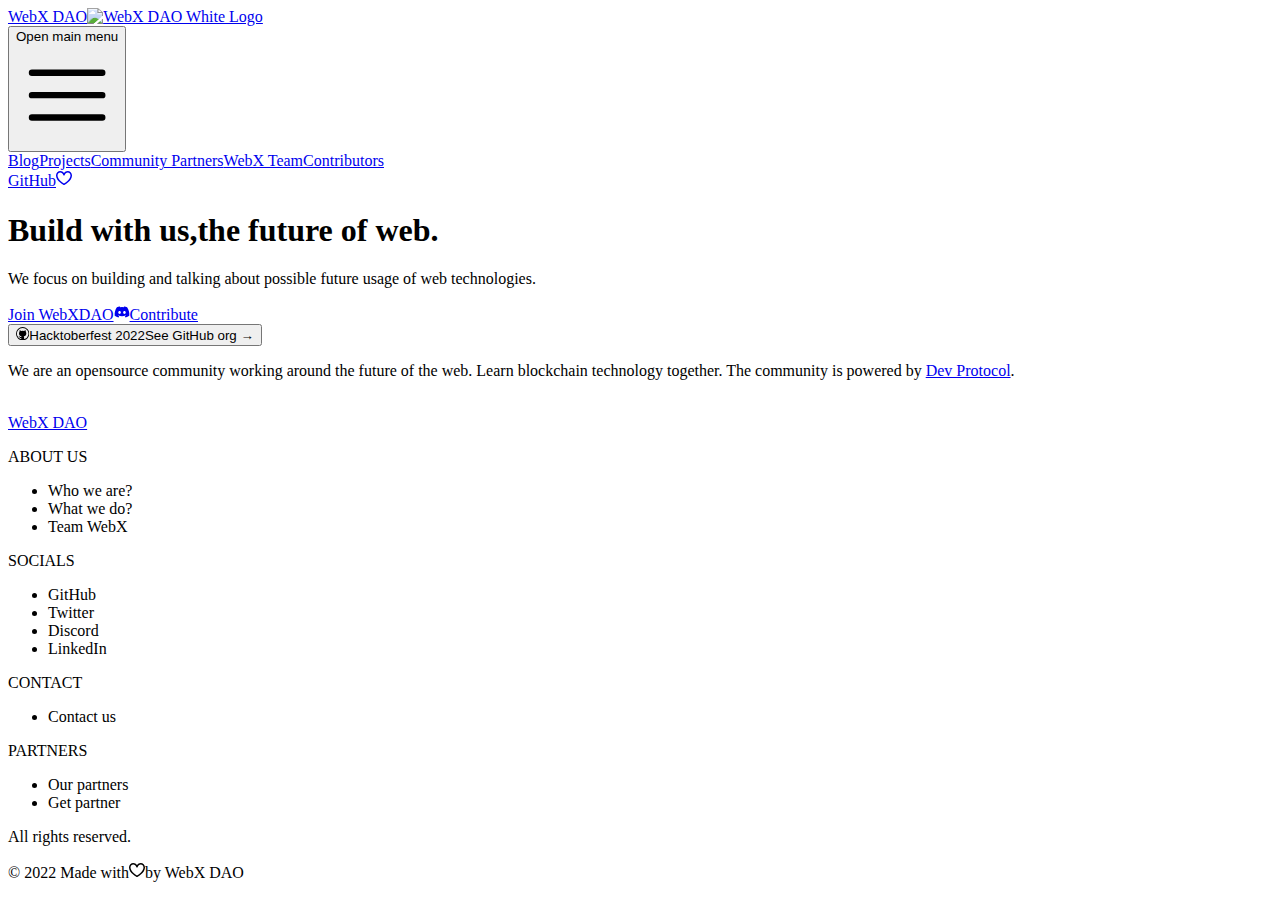
==== commit ca882a19: "Deploying to gh-pages from @ Panquesito7/web3community.github.io@43d096fe03fb4dfa73c31aeb96e3be178fc" ====
--- a/index.html
+++ b/index.html
@@ -1 +1 @@
-<!DOCTYPE html><html lang="en"><head><meta charSet="utf-8"/><title>WebXDAO - Opensource Community</title><meta name="description" content="We are an opensource community working around the future of the web. Learn blockchain technology together. "/><meta name="keywords" content="WebXDAO,Web,Web3,Blockchain,OpenSource,DAO"/><meta name="viewport" content="width=device-width, initial-scale=1"/><meta name="author" content="WebXDAO community"/><meta name="next-head-count" content="6"/><link rel="preload" href="/_next/static/css/f1b70c1bcdadb146.css" as="style"/><link rel="stylesheet" href="/_next/static/css/f1b70c1bcdadb146.css" data-n-g=""/><noscript data-n-css=""></noscript><script defer="" nomodule="" src="/_next/static/chunks/polyfills-c67a75d1b6f99dc8.js"></script><script src="/_next/static/chunks/webpack-9b312e20a4e32339.js" defer=""></script><script src="/_next/static/chunks/framework-4556c45dd113b893.js" defer=""></script><script src="/_next/static/chunks/main-84ef8f6faac559d3.js" defer=""></script><script src="/_next/static/chunks/pages/_app-b26fb24f13c855f2.js" defer=""></script><script src="/_next/static/chunks/17007de1-89e7292663199d5c.js" defer=""></script><script src="/_next/static/chunks/1bfc9850-f7e067a882ab835f.js" defer=""></script><script src="/_next/static/chunks/513-fe2a2d27d99f677b.js" defer=""></script><script src="/_next/static/chunks/pages/index-71411c8a933453e2.js" defer=""></script><script src="/_next/static/zMLkX0_X7NbLXv-i_Q2m1/_buildManifest.js" defer=""></script><script src="/_next/static/zMLkX0_X7NbLXv-i_Q2m1/_ssgManifest.js" defer=""></script></head><body><div id="__next"><div class="min-h-screen flex flex-col bg-gradient-to-tr from-[#13111C] via-[#14111D] to-[#30122A]"><header class="relative" data-headlessui-state=""><div class="pt-6 bg-transparent"><nav class="relative flex items-center justify-between px-4 mx-auto max-w-7xl sm:px-6" aria-label="Global"><div class="flex items-center flex-1"><div class="flex items-center justify-between w-full md:w-auto"><span class="sr-only ">WebX DAO</span><img class="w-auto h-8 cursor-pointer sm:h-10" src="/images/logo/white_logo.png" alt="WebX DAO White Logo"/><div class="flex items-center -mr-2 md:hidden"><button class="inline-flex items-center justify-center p-2 text-gray-400 bg-transparent rounded-md focus-ring-inset hover:bg-gray-800 focus:outline-none focus:ring-2 focus:ring-white" id="headlessui-popover-button-:Rm:" type="button" aria-expanded="false" data-headlessui-state=""><span class="sr-only">Open main menu</span><svg xmlns="http://www.w3.org/2000/svg" fill="none" viewBox="0 0 24 24" stroke-width="1.5" stroke="currentColor" aria-hidden="true" class="w-6 h-6"><path stroke-linecap="round" stroke-linejoin="round" d="M3.75 6.75h16.5M3.75 12h16.5m-16.5 5.25h16.5"></path></svg></button></div></div></div><div class="hidden md:flex md:items-center md:space-x-6"><div class="hidden space-x-8 md:ml-10 md:flex"><a class="text-base font-medium text-white hover:text-gray-300" href="/blog">Blog</a><a class="text-base font-medium text-white hover:text-gray-300" href="/projects">Projects</a><a class="text-base font-medium text-white hover:text-gray-300" href="/partners">Community Partners</a><a class="text-base font-medium text-white hover:text-gray-300" href="/team">WebX Team</a><a class="text-base font-medium text-white hover:text-gray-300" href="/contributors">Contributors</a></div><a href="#" class="inline-flex items-center px-4 py-2 text-base font-medium text-gray-600 bg-gray-100 border border-transparent rounded-md hover:text-white/80 hover:bg-gray-700">GitHub<svg stroke="currentColor" fill="currentColor" stroke-width="0" role="img" viewBox="0 0 24 24" class="w-5 h-5 ml-3 text-pink-600" aria-hidden="true" height="1em" width="1em" xmlns="http://www.w3.org/2000/svg"><title></title><path d="M17.625 1.499c-2.32 0-4.354 1.203-5.625 3.03-1.271-1.827-3.305-3.03-5.625-3.03C3.129 1.499 0 4.253 0 8.249c0 4.275 3.068 7.847 5.828 10.227a33.14 33.14 0 0 0 5.616 3.876l.028.017.008.003-.001.003c.163.085.342.126.521.125.179.001.358-.041.521-.125l-.001-.003.008-.003.028-.017a33.14 33.14 0 0 0 5.616-3.876C20.932 16.096 24 12.524 24 8.249c0-3.996-3.129-6.75-6.375-6.75zm-.919 15.275a30.766 30.766 0 0 1-4.703 3.316l-.004-.002-.004.002a30.955 30.955 0 0 1-4.703-3.316c-2.677-2.307-5.047-5.298-5.047-8.523 0-2.754 2.121-4.5 4.125-4.5 2.06 0 3.914 1.479 4.544 3.684.143.495.596.797 1.086.796.49.001.943-.302 1.085-.796.63-2.205 2.484-3.684 4.544-3.684 2.004 0 4.125 1.746 4.125 4.5 0 3.225-2.37 6.216-5.048 8.523z"></path></svg></a></div></nav></div></header><div class="flex flex-1 md:flex-row"><main class="flex-1"><div class="flex flex-col h-screen"><div class="relative h-screen overflow-hidden"><section class="h-full"><div class="h-full pt-10 bg-transparent sm:pt-16 lg:overflow-hidden lg:pt-16 lg:pb-14"><div class="mx-auto max-w-7xl lg:px-8"><div class="lg:grid lg:grid-cols-2 lg:gap-8"><div class="max-w-md px-4 mx-auto text-center sm:max-w-2xl sm:px-6 sm:text-center lg:flex lg:items-center lg:px-0 lg:text-left"><div class="lg:py-24"><h1 class="mt-4 text-5xl font-bold tracking-tight text-white sm:mt-5 sm:text-6xl lg:mt-6 xl:text-7xl"><span class="block">Build with us,</span><span class="block text-white">the future of web.</span></h1><p class="mt-3 text-base text-white/70 sm:mt-5 sm:text-xl lg:text-lg xl:text-xl">We focus on building and talking about possible future usage of web technologies.</p><div class="mt-8 sm:mt-6"><div class="sm:mx-auto sm:max-w-7xl"><div class="sm:flex"><div class="flex flex-col w-full mb-6 sm:mt-0 md:flex-row gap-x-4 gap-y-4"><a class="inline-flex items-center justify-center px-4 py-3 text-base font-medium transition-all duration-100 border border-transparent rounded-md shadow-sm hover:border-white/80 bg-cyber-webx text-white/80 hover:text-white hover:bg-gradient-to-r hover:from-pink-700 hover:to-pink-900 focus:outline-none focus:ring-2 focus:ring-cyber-webx focus:ring-offset-2" href="https://dsc.gg/webxdao">Join WebXDAO<svg stroke="currentColor" fill="currentColor" stroke-width="0" viewBox="0 0 640 512" class="w-5 h-5 ml-3 -mr-1" aria-hidden="true" height="1em" width="1em" xmlns="http://www.w3.org/2000/svg"><path d="M524.531,69.836a1.5,1.5,0,0,0-.764-.7A485.065,485.065,0,0,0,404.081,32.03a1.816,1.816,0,0,0-1.923.91,337.461,337.461,0,0,0-14.9,30.6,447.848,447.848,0,0,0-134.426,0,309.541,309.541,0,0,0-15.135-30.6,1.89,1.89,0,0,0-1.924-.91A483.689,483.689,0,0,0,116.085,69.137a1.712,1.712,0,0,0-.788.676C39.068,183.651,18.186,294.69,28.43,404.354a2.016,2.016,0,0,0,.765,1.375A487.666,487.666,0,0,0,176.02,479.918a1.9,1.9,0,0,0,2.063-.676A348.2,348.2,0,0,0,208.12,430.4a1.86,1.86,0,0,0-1.019-2.588,321.173,321.173,0,0,1-45.868-21.853,1.885,1.885,0,0,1-.185-3.126c3.082-2.309,6.166-4.711,9.109-7.137a1.819,1.819,0,0,1,1.9-.256c96.229,43.917,200.41,43.917,295.5,0a1.812,1.812,0,0,1,1.924.233c2.944,2.426,6.027,4.851,9.132,7.16a1.884,1.884,0,0,1-.162,3.126,301.407,301.407,0,0,1-45.89,21.83,1.875,1.875,0,0,0-1,2.611,391.055,391.055,0,0,0,30.014,48.815,1.864,1.864,0,0,0,2.063.7A486.048,486.048,0,0,0,610.7,405.729a1.882,1.882,0,0,0,.765-1.352C623.729,277.594,590.933,167.465,524.531,69.836ZM222.491,337.58c-28.972,0-52.844-26.587-52.844-59.239S193.056,219.1,222.491,219.1c29.665,0,53.306,26.82,52.843,59.239C275.334,310.993,251.924,337.58,222.491,337.58Zm195.38,0c-28.971,0-52.843-26.587-52.843-59.239S388.437,219.1,417.871,219.1c29.667,0,53.307,26.82,52.844,59.239C470.715,310.993,447.538,337.58,417.871,337.58Z"></path></svg></a><a class="inline-flex items-center justify-center px-8 py-3 text-base font-medium transition-all duration-100 bg-gray-100 border border-transparent rounded-md shadow-md border-dark hover:border-white/80 text-slate-700 hover:bg-gray-700 hover:text-slate-100 focus:outline-none focus:ring-2 focus:ring-cyber-webx focus:ring-offset-2" href="https://github.com/webxdao">Contribute</a></div></div><div class="pb-2 flex"><div class="w-full grid gap-8 items-start"><div class="relative group"><div class="absolute -inset-0.5 bg-gradient-to-r from-pink-600 to-fuchsia-700 rounded-lg blur opacity-75 group-hover:opacity-100 transition duration-1000 group-hover:duration-200 animate-tilt"></div><button class="w-full relative px-7 py-4 bg-black/80 rounded-lg leading-none flex items-center divide-x divide-gray-600 "><span class="flex items-center space-x-5 "><svg stroke="currentColor" fill="currentColor" stroke-width="0" viewBox="0 0 24 24" class="w-6 h-6 text-cyber-webx hover:text-pink-600 hover:-rotate-6" height="1em" width="1em" xmlns="http://www.w3.org/2000/svg"><path d="M12 0a12 12 0 1 0 0 24 12 12 0 0 0 0-24zm3.163 21.783h-.093a.513.513 0 0 1-.382-.14.513.513 0 0 1-.14-.372v-1.406c.006-.467.01-.94.01-1.416a3.693 3.693 0 0 0-.151-1.028 1.832 1.832 0 0 0-.542-.875 8.014 8.014 0 0 0 2.038-.471 4.051 4.051 0 0 0 1.466-.964c.407-.427.71-.943.885-1.506a6.77 6.77 0 0 0 .3-2.13 4.138 4.138 0 0 0-.26-1.476 3.892 3.892 0 0 0-.795-1.284 2.81 2.81 0 0 0 .162-.582c.033-.2.05-.402.05-.604 0-.26-.03-.52-.09-.773a5.309 5.309 0 0 0-.221-.763.293.293 0 0 0-.111-.02h-.11c-.23.002-.456.04-.674.111a5.34 5.34 0 0 0-.703.26 6.503 6.503 0 0 0-.661.343c-.215.127-.405.249-.573.362a9.578 9.578 0 0 0-5.143 0 13.507 13.507 0 0 0-.572-.362 6.022 6.022 0 0 0-.672-.342 4.516 4.516 0 0 0-.705-.261 2.203 2.203 0 0 0-.662-.111h-.11a.29.29 0 0 0-.11.02 5.844 5.844 0 0 0-.23.763c-.054.254-.08.513-.081.773 0 .202.017.404.051.604.033.199.086.394.16.582A3.888 3.888 0 0 0 5.702 10a4.142 4.142 0 0 0-.263 1.476 6.871 6.871 0 0 0 .292 2.12c.181.563.483 1.08.884 1.516.415.422.915.75 1.466.964.653.25 1.337.41 2.033.476a1.828 1.828 0 0 0-.452.633 2.99 2.99 0 0 0-.2.744 2.754 2.754 0 0 1-1.175.27 1.788 1.788 0 0 1-1.065-.3 2.904 2.904 0 0 1-.752-.824 3.1 3.1 0 0 0-.292-.382 2.693 2.693 0 0 0-.372-.343 1.841 1.841 0 0 0-.432-.24 1.2 1.2 0 0 0-.481-.101c-.04.001-.08.005-.12.01a.649.649 0 0 0-.162.02.408.408 0 0 0-.13.06.116.116 0 0 0-.06.1.33.33 0 0 0 .14.242c.093.074.17.131.232.171l.03.021c.133.103.261.214.382.333.112.098.213.209.3.33.09.119.168.246.231.381.073.134.15.288.231.463.188.474.522.875.954 1.145.453.243.961.364 1.476.351.174 0 .349-.01.522-.03.172-.028.343-.057.515-.091v1.743a.5.5 0 0 1-.533.521h-.062a10.286 10.286 0 1 1 6.324 0v.005z"></path></svg><span class="pr-6 text-gray-100 text-sm md:text-base">Hacktoberfest 2022</span></span><span class="pl-6 text-white/50 group-hover:text-gray-100 transition duration-200 text-sm md:text-base">See GitHub org →</span></button></div></div></div><p class="mt-3 text-sm text-white/70 sm:mt-4">We are an opensource community working around the future of the web. Learn blockchain technology together. The community is powered by<!-- --> <a class="font-medium text-white" href="https://devprotocol.xyz/">Dev Protocol</a>.</p></div></div></div></div><div class="mt-12 -mb-16 sm:-mb-48 lg:relative lg:m-0"><div class="max-w-md px-4 mx-auto sm:max-w-2xl sm:px-6 lg:max-w-none lg:px-0"><img class="w-full lg:absolute lg:inset-y-0 lg:left-0 lg:h-full lg:w-auto lg:max-w-none" src="/images/shapes/12.png" alt=""/></div></div></div></div></div></section></div></div></main></div><footer class="bg-transparent"><div class="max-w-screen-xl px-4 pt-16 pb-6 mx-auto sm:px-6 lg:px-8 lg:pt-24"><div class="grid grid-cols-1 gap-8 lg:grid-cols-3"><div><div class="flex justify-center text-teal-600 sm:justify-start"><a href="#"><span class="sr-only">WebX DAO</span><img class="w-auto h-8 sm:h-10" src="/images/logo/white_logo.png" alt=""/></a></div></div><div class="grid grid-cols-1 gap-8 sm:grid-cols-2 lg:col-span-2 md:grid-cols-4"><div class="text-center sm:text-left"><p class="text-sm font-medium text-white/90">ABOUT US</p><nav class="mt-8" aria-label="ABOUT US"><ul class="space-y-4 text-sm"><li><span class="text-white/60">Who we are?</span></li><li><span class="text-white/60">What we do?</span></li><li><span class="text-white/60">Team WebX</span></li></ul></nav></div><div class="text-center sm:text-left"><p class="text-sm font-medium text-white/90">SOCIALS</p><nav class="mt-8" aria-label="SOCIALS"><ul class="space-y-4 text-sm"><li><span class="text-white/60">GitHub</span></li><li><span class="text-white/60">Twitter</span></li><li><span class="text-white/60">Discord</span></li><li><span class="text-white/60">LinkedIn</span></li></ul></nav></div><div class="text-center sm:text-left"><p class="text-sm font-medium text-white/90">CONTACT</p><nav class="mt-8" aria-label="CONTACT"><ul class="space-y-4 text-sm"><li><span class="text-white/60">Contact us</span></li></ul></nav></div><div class="text-center sm:text-left"><p class="text-sm font-medium text-white/90">PARTNERS</p><nav class="mt-8" aria-label="PARTNERS"><ul class="space-y-4 text-sm"><li><span class="text-white/60">Our partners</span></li><li><span class="text-white/60">Get partner</span></li></ul></nav></div></div></div><div class="pt-6 mt-12"><div class="text-center sm:flex sm:justify-between sm:text-left"><p class="text-sm text-gray-500"><span class="block sm:inline">All rights reserved.</span></p><p class="mt-4 text-sm text-gray-500 sm:order-first sm:mt-0"><span class="flex items-center justify-center">© <!-- -->2022<!-- --> Made with<svg stroke="currentColor" fill="currentColor" stroke-width="0" role="img" viewBox="0 0 24 24" class="w-3 h-3 m-2 text-pink-600" aria-hidden="true" height="1em" width="1em" xmlns="http://www.w3.org/2000/svg"><title></title><path d="M17.625 1.499c-2.32 0-4.354 1.203-5.625 3.03-1.271-1.827-3.305-3.03-5.625-3.03C3.129 1.499 0 4.253 0 8.249c0 4.275 3.068 7.847 5.828 10.227a33.14 33.14 0 0 0 5.616 3.876l.028.017.008.003-.001.003c.163.085.342.126.521.125.179.001.358-.041.521-.125l-.001-.003.008-.003.028-.017a33.14 33.14 0 0 0 5.616-3.876C20.932 16.096 24 12.524 24 8.249c0-3.996-3.129-6.75-6.375-6.75zm-.919 15.275a30.766 30.766 0 0 1-4.703 3.316l-.004-.002-.004.002a30.955 30.955 0 0 1-4.703-3.316c-2.677-2.307-5.047-5.298-5.047-8.523 0-2.754 2.121-4.5 4.125-4.5 2.06 0 3.914 1.479 4.544 3.684.143.495.596.797 1.086.796.49.001.943-.302 1.085-.796.63-2.205 2.484-3.684 4.544-3.684 2.004 0 4.125 1.746 4.125 4.5 0 3.225-2.37 6.216-5.048 8.523z"></path></svg>by WebX DAO</span></p></div></div></div></footer></div></div><script id="__NEXT_DATA__" type="application/json">{"props":{"pageProps":{}},"page":"/","query":{},"buildId":"zMLkX0_X7NbLXv-i_Q2m1","nextExport":true,"autoExport":true,"isFallback":false,"scriptLoader":[]}</script></body></html>+<!DOCTYPE html><html lang="en"><head><meta charSet="utf-8"/><title>WebXDAO - Opensource Community</title><meta name="description" content="We are an opensource community working around the future of the web. Learn blockchain technology together. "/><meta name="keywords" content="WebXDAO,Web,Web3,Blockchain,OpenSource,DAO"/><meta name="viewport" content="width=device-width, initial-scale=1"/><meta name="author" content="WebXDAO community"/><meta name="next-head-count" content="6"/><link rel="preload" href="/_next/static/css/402673a11986a52c.css" as="style"/><link rel="stylesheet" href="/_next/static/css/402673a11986a52c.css" data-n-g=""/><noscript data-n-css=""></noscript><script defer="" nomodule="" src="/_next/static/chunks/polyfills-c67a75d1b6f99dc8.js"></script><script src="/_next/static/chunks/webpack-9b312e20a4e32339.js" defer=""></script><script src="/_next/static/chunks/framework-4556c45dd113b893.js" defer=""></script><script src="/_next/static/chunks/main-84ef8f6faac559d3.js" defer=""></script><script src="/_next/static/chunks/pages/_app-c0e3e61c9703311d.js" defer=""></script><script src="/_next/static/chunks/1bfc9850-a67b7c1881ed588c.js" defer=""></script><script src="/_next/static/chunks/17007de1-89e7292663199d5c.js" defer=""></script><script src="/_next/static/chunks/415-bf233a3a492f19ae.js" defer=""></script><script src="/_next/static/chunks/pages/index-f4df3bef0808968a.js" defer=""></script><script src="/_next/static/zqCRSCQc-G06sx5E0PeDd/_buildManifest.js" defer=""></script><script src="/_next/static/zqCRSCQc-G06sx5E0PeDd/_ssgManifest.js" defer=""></script></head><body><div id="__next"><div class="min-h-screen flex flex-col bg-gradient-to-tr from-[#13111C] via-[#14111D] to-[#30122A]"><header class="relative" data-headlessui-state=""><div class="bg-transparent pt-4 sm:pt-6"><nav class="relative mx-auto mb-4 flex max-w-7xl items-center justify-between px-4 sm:px-6" aria-label="Global"><div class="flex items-center flex-1"><div class="flex items-center justify-between w-full md:w-auto"><a href="/"><span class="sr-only ">WebX DAO</span><img class="h-12 w-auto sm:h-12 md:h-[4.2rem] cursor-pointer" src="/images/logo/logo.png" alt="WebX DAO White Logo"/></a><div class="flex items-center -mr-2 md:hidden"><button class="inline-flex items-center justify-center p-2 text-gray-400 bg-transparent rounded-md focus-ring-inset hover:bg-gray-800 focus:outline-none focus:ring-2 focus:ring-white" id="headlessui-popover-button-:Rm:" type="button" aria-expanded="false" data-headlessui-state=""><span class="sr-only">Open main menu</span><svg xmlns="http://www.w3.org/2000/svg" fill="none" viewBox="0 0 24 24" stroke-width="1.5" stroke="currentColor" aria-hidden="true" class="w-6 h-6"><path stroke-linecap="round" stroke-linejoin="round" d="M3.75 6.75h16.5M3.75 12h16.5m-16.5 5.25h16.5"></path></svg></button></div></div></div><div class="hidden md:flex md:items-center md:space-x-6"><div class="hidden space-x-8 md:ml-10 md:flex"><a class="text-base font-medium text-white hover:text-gray-300" href="/blog">Blog</a><a class="text-base font-medium text-white hover:text-gray-300" href="/projects">Projects</a><a class="text-base font-medium text-white hover:text-gray-300" href="/partners">Community Partners</a><a class="text-base font-medium text-white hover:text-gray-300" href="/team">WebX Team</a><a class="text-base font-medium text-white hover:text-gray-300" href="/contributors">Contributors</a></div><a href="#" class="inline-flex items-center px-4 py-2 text-base font-medium text-gray-600 bg-gray-100 border border-transparent rounded-md hover:text-white/80 hover:bg-gray-700">GitHub<svg stroke="currentColor" fill="currentColor" stroke-width="0" role="img" viewBox="0 0 24 24" class="w-5 h-5 ml-3 text-pink-600" aria-hidden="true" height="1em" width="1em" xmlns="http://www.w3.org/2000/svg"><title></title><path d="M17.625 1.499c-2.32 0-4.354 1.203-5.625 3.03-1.271-1.827-3.305-3.03-5.625-3.03C3.129 1.499 0 4.253 0 8.249c0 4.275 3.068 7.847 5.828 10.227a33.14 33.14 0 0 0 5.616 3.876l.028.017.008.003-.001.003c.163.085.342.126.521.125.179.001.358-.041.521-.125l-.001-.003.008-.003.028-.017a33.14 33.14 0 0 0 5.616-3.876C20.932 16.096 24 12.524 24 8.249c0-3.996-3.129-6.75-6.375-6.75zm-.919 15.275a30.766 30.766 0 0 1-4.703 3.316l-.004-.002-.004.002a30.955 30.955 0 0 1-4.703-3.316c-2.677-2.307-5.047-5.298-5.047-8.523 0-2.754 2.121-4.5 4.125-4.5 2.06 0 3.914 1.479 4.544 3.684.143.495.596.797 1.086.796.49.001.943-.302 1.085-.796.63-2.205 2.484-3.684 4.544-3.684 2.004 0 4.125 1.746 4.125 4.5 0 3.225-2.37 6.216-5.048 8.523z"></path></svg></a></div></nav></div></header><div class="flex flex-1 md:flex-row"><main class="flex-1"><div class="flex flex-col h-screen"><div class="relative h-screen overflow-hidden"><section class="h-full"><div class="h-full pt-10 bg-transparent sm:pt-16 lg:overflow-hidden lg:pt-16 lg:pb-14"><div class="mx-auto max-w-7xl lg:px-8"><div class="lg:grid lg:grid-cols-2 lg:gap-8"><div class="max-w-md px-4 mx-auto text-center sm:max-w-2xl sm:px-6 sm:text-center lg:flex lg:items-center lg:px-0 lg:text-left"><div class="lg:py-24"><h1 class="mt-4 text-5xl font-bold tracking-tight text-white sm:mt-5 sm:text-6xl lg:mt-6 xl:text-7xl"><span class="block">Build with us,</span><span class="block text-white">the future of web.</span></h1><p class="mt-3 text-base text-white/70 sm:mt-5 sm:text-xl lg:text-lg xl:text-xl">We focus on building and talking about possible future usage of web technologies.</p><div class="mt-8 sm:mt-6"><div class="sm:mx-auto sm:max-w-7xl"><div class="sm:flex"><div class="flex flex-col w-full mb-6 sm:mt-0 md:flex-row gap-x-4 gap-y-4"><a class="inline-flex items-center justify-center px-4 py-3 text-base font-medium transition-all duration-100 border border-transparent rounded-md shadow-sm hover:border-white/80 bg-cyber-webx text-white/80 hover:text-white hover:bg-gradient-to-r hover:from-pink-700 hover:to-pink-900 focus:outline-none focus:ring-2 focus:ring-cyber-webx focus:ring-offset-2" href="https://dsc.gg/webxdao">Join WebXDAO<svg stroke="currentColor" fill="currentColor" stroke-width="0" viewBox="0 0 640 512" class="w-5 h-5 ml-3 -mr-1" aria-hidden="true" height="1em" width="1em" xmlns="http://www.w3.org/2000/svg"><path d="M524.531,69.836a1.5,1.5,0,0,0-.764-.7A485.065,485.065,0,0,0,404.081,32.03a1.816,1.816,0,0,0-1.923.91,337.461,337.461,0,0,0-14.9,30.6,447.848,447.848,0,0,0-134.426,0,309.541,309.541,0,0,0-15.135-30.6,1.89,1.89,0,0,0-1.924-.91A483.689,483.689,0,0,0,116.085,69.137a1.712,1.712,0,0,0-.788.676C39.068,183.651,18.186,294.69,28.43,404.354a2.016,2.016,0,0,0,.765,1.375A487.666,487.666,0,0,0,176.02,479.918a1.9,1.9,0,0,0,2.063-.676A348.2,348.2,0,0,0,208.12,430.4a1.86,1.86,0,0,0-1.019-2.588,321.173,321.173,0,0,1-45.868-21.853,1.885,1.885,0,0,1-.185-3.126c3.082-2.309,6.166-4.711,9.109-7.137a1.819,1.819,0,0,1,1.9-.256c96.229,43.917,200.41,43.917,295.5,0a1.812,1.812,0,0,1,1.924.233c2.944,2.426,6.027,4.851,9.132,7.16a1.884,1.884,0,0,1-.162,3.126,301.407,301.407,0,0,1-45.89,21.83,1.875,1.875,0,0,0-1,2.611,391.055,391.055,0,0,0,30.014,48.815,1.864,1.864,0,0,0,2.063.7A486.048,486.048,0,0,0,610.7,405.729a1.882,1.882,0,0,0,.765-1.352C623.729,277.594,590.933,167.465,524.531,69.836ZM222.491,337.58c-28.972,0-52.844-26.587-52.844-59.239S193.056,219.1,222.491,219.1c29.665,0,53.306,26.82,52.843,59.239C275.334,310.993,251.924,337.58,222.491,337.58Zm195.38,0c-28.971,0-52.843-26.587-52.843-59.239S388.437,219.1,417.871,219.1c29.667,0,53.307,26.82,52.844,59.239C470.715,310.993,447.538,337.58,417.871,337.58Z"></path></svg></a><a class="inline-flex items-center justify-center px-8 py-3 text-base font-medium transition-all duration-100 bg-gray-100 border border-transparent rounded-md shadow-md border-dark hover:border-white/80 text-slate-700 hover:bg-gray-700 hover:text-slate-100 focus:outline-none focus:ring-2 focus:ring-cyber-webx focus:ring-offset-2" href="https://github.com/webxdao">Contribute</a></div></div><div class="pb-2 flex"><div class="w-full grid gap-8 items-start"><div class="relative group"><div class="absolute -inset-0.5 bg-gradient-to-r from-pink-600 to-fuchsia-700 rounded-lg blur opacity-75 group-hover:opacity-100 transition duration-1000 group-hover:duration-200 animate-tilt"></div><button class="w-full relative px-7 py-4 bg-black/80 rounded-lg leading-none flex items-center divide-x divide-gray-600 "><span class="flex items-center space-x-5 "><svg stroke="currentColor" fill="currentColor" stroke-width="0" viewBox="0 0 24 24" class="w-6 h-6 text-cyber-webx hover:text-pink-600 hover:-rotate-6" height="1em" width="1em" xmlns="http://www.w3.org/2000/svg"><path d="M12 0a12 12 0 1 0 0 24 12 12 0 0 0 0-24zm3.163 21.783h-.093a.513.513 0 0 1-.382-.14.513.513 0 0 1-.14-.372v-1.406c.006-.467.01-.94.01-1.416a3.693 3.693 0 0 0-.151-1.028 1.832 1.832 0 0 0-.542-.875 8.014 8.014 0 0 0 2.038-.471 4.051 4.051 0 0 0 1.466-.964c.407-.427.71-.943.885-1.506a6.77 6.77 0 0 0 .3-2.13 4.138 4.138 0 0 0-.26-1.476 3.892 3.892 0 0 0-.795-1.284 2.81 2.81 0 0 0 .162-.582c.033-.2.05-.402.05-.604 0-.26-.03-.52-.09-.773a5.309 5.309 0 0 0-.221-.763.293.293 0 0 0-.111-.02h-.11c-.23.002-.456.04-.674.111a5.34 5.34 0 0 0-.703.26 6.503 6.503 0 0 0-.661.343c-.215.127-.405.249-.573.362a9.578 9.578 0 0 0-5.143 0 13.507 13.507 0 0 0-.572-.362 6.022 6.022 0 0 0-.672-.342 4.516 4.516 0 0 0-.705-.261 2.203 2.203 0 0 0-.662-.111h-.11a.29.29 0 0 0-.11.02 5.844 5.844 0 0 0-.23.763c-.054.254-.08.513-.081.773 0 .202.017.404.051.604.033.199.086.394.16.582A3.888 3.888 0 0 0 5.702 10a4.142 4.142 0 0 0-.263 1.476 6.871 6.871 0 0 0 .292 2.12c.181.563.483 1.08.884 1.516.415.422.915.75 1.466.964.653.25 1.337.41 2.033.476a1.828 1.828 0 0 0-.452.633 2.99 2.99 0 0 0-.2.744 2.754 2.754 0 0 1-1.175.27 1.788 1.788 0 0 1-1.065-.3 2.904 2.904 0 0 1-.752-.824 3.1 3.1 0 0 0-.292-.382 2.693 2.693 0 0 0-.372-.343 1.841 1.841 0 0 0-.432-.24 1.2 1.2 0 0 0-.481-.101c-.04.001-.08.005-.12.01a.649.649 0 0 0-.162.02.408.408 0 0 0-.13.06.116.116 0 0 0-.06.1.33.33 0 0 0 .14.242c.093.074.17.131.232.171l.03.021c.133.103.261.214.382.333.112.098.213.209.3.33.09.119.168.246.231.381.073.134.15.288.231.463.188.474.522.875.954 1.145.453.243.961.364 1.476.351.174 0 .349-.01.522-.03.172-.028.343-.057.515-.091v1.743a.5.5 0 0 1-.533.521h-.062a10.286 10.286 0 1 1 6.324 0v.005z"></path></svg><span class="pr-6 text-gray-100 text-sm md:text-base">Hacktoberfest 2022</span></span><span class="pl-6 text-white/50 group-hover:text-gray-100 transition duration-200 text-sm md:text-base">See GitHub org →</span></button></div></div></div><p class="mt-3 text-sm text-white/70 sm:mt-4">We are an opensource community working around the future of the web. Learn blockchain technology together. The community is powered by<!-- --> <a class="font-medium text-white" href="https://devprotocol.xyz/">Dev Protocol</a>.</p></div></div></div></div><div class="mt-12 -mb-16 sm:-mb-48 lg:relative lg:m-0"><div class="max-w-md px-4 mx-auto sm:max-w-2xl sm:px-6 lg:max-w-none lg:px-0"><img class="w-full lg:absolute lg:inset-y-0 lg:left-0 lg:h-full lg:w-auto lg:max-w-none" src="/images/shapes/12.png" alt=""/></div></div></div></div></div></section></div></div></main></div><footer class="bg-transparent"><div class="max-w-screen-xl px-4 pt-16 pb-6 mx-auto sm:px-6 lg:px-8 lg:pt-24"><div class="grid grid-cols-1 gap-8 lg:grid-cols-3"><div><div class="flex justify-center text-teal-600 sm:justify-start"><a href="https://webxdao.github.io/"><span class="sr-only">WebX DAO</span><img class="w-auto h-14 sm:h-16" src="/images/logo/logo.png" alt=""/></a></div></div><div class="grid grid-cols-1 gap-8 sm:grid-cols-2 lg:col-span-2 md:grid-cols-4"><div class="sm:text-left"><p class="text-lg sm:text-sm font-medium text-white/90">ABOUT US</p><nav class="mt-4 sm:mt-8" aria-label="ABOUT US"><ul class="space-y-4 text-sm"><li><span class="text-white/60">Who we are?</span></li><li><span class="text-white/60">What we do?</span></li><li><span class="text-white/60">Team WebX</span></li></ul></nav></div><div class="sm:text-left"><p class="text-lg sm:text-sm font-medium text-white/90">SOCIALS</p><nav class="mt-4 sm:mt-8" aria-label="SOCIALS"><ul class="space-y-4 text-sm"><li><span class="text-white/60">GitHub</span></li><li><span class="text-white/60">Twitter</span></li><li><span class="text-white/60">Discord</span></li><li><span class="text-white/60">LinkedIn</span></li></ul></nav></div><div class="sm:text-left"><p class="text-lg sm:text-sm font-medium text-white/90">CONTACT</p><nav class="mt-4 sm:mt-8" aria-label="CONTACT"><ul class="space-y-4 text-sm"><li><span class="text-white/60">Contact us</span></li></ul></nav></div><div class="sm:text-left"><p class="text-lg sm:text-sm font-medium text-white/90">PARTNERS</p><nav class="mt-4 sm:mt-8" aria-label="PARTNERS"><ul class="space-y-4 text-sm"><li><span class="text-white/60">Our partners</span></li><li><span class="text-white/60">Get partner</span></li></ul></nav></div></div></div><div class="pt-6 mt-5 sm:mt-12"><div class="text-center sm:flex sm:justify-between sm:text-left"><p class="text-sm text-gray-500"><span class="block sm:inline">All rights reserved.</span></p><p class="mt-1 text-sm text-gray-500 sm:order-first sm:mt-0"><span class="flex items-center justify-center">© <!-- -->2022<!-- --> Made with<svg stroke="currentColor" fill="currentColor" stroke-width="0" role="img" viewBox="0 0 24 24" class="w-3 h-3 m-2 text-pink-600" aria-hidden="true" height="1em" width="1em" xmlns="http://www.w3.org/2000/svg"><title></title><path d="M17.625 1.499c-2.32 0-4.354 1.203-5.625 3.03-1.271-1.827-3.305-3.03-5.625-3.03C3.129 1.499 0 4.253 0 8.249c0 4.275 3.068 7.847 5.828 10.227a33.14 33.14 0 0 0 5.616 3.876l.028.017.008.003-.001.003c.163.085.342.126.521.125.179.001.358-.041.521-.125l-.001-.003.008-.003.028-.017a33.14 33.14 0 0 0 5.616-3.876C20.932 16.096 24 12.524 24 8.249c0-3.996-3.129-6.75-6.375-6.75zm-.919 15.275a30.766 30.766 0 0 1-4.703 3.316l-.004-.002-.004.002a30.955 30.955 0 0 1-4.703-3.316c-2.677-2.307-5.047-5.298-5.047-8.523 0-2.754 2.121-4.5 4.125-4.5 2.06 0 3.914 1.479 4.544 3.684.143.495.596.797 1.086.796.49.001.943-.302 1.085-.796.63-2.205 2.484-3.684 4.544-3.684 2.004 0 4.125 1.746 4.125 4.5 0 3.225-2.37 6.216-5.048 8.523z"></path></svg>by WebX DAO</span></p></div></div></div></footer></div></div><script id="__NEXT_DATA__" type="application/json">{"props":{"pageProps":{}},"page":"/","query":{},"buildId":"zqCRSCQc-G06sx5E0PeDd","nextExport":true,"autoExport":true,"isFallback":false,"scriptLoader":[]}</script></body></html>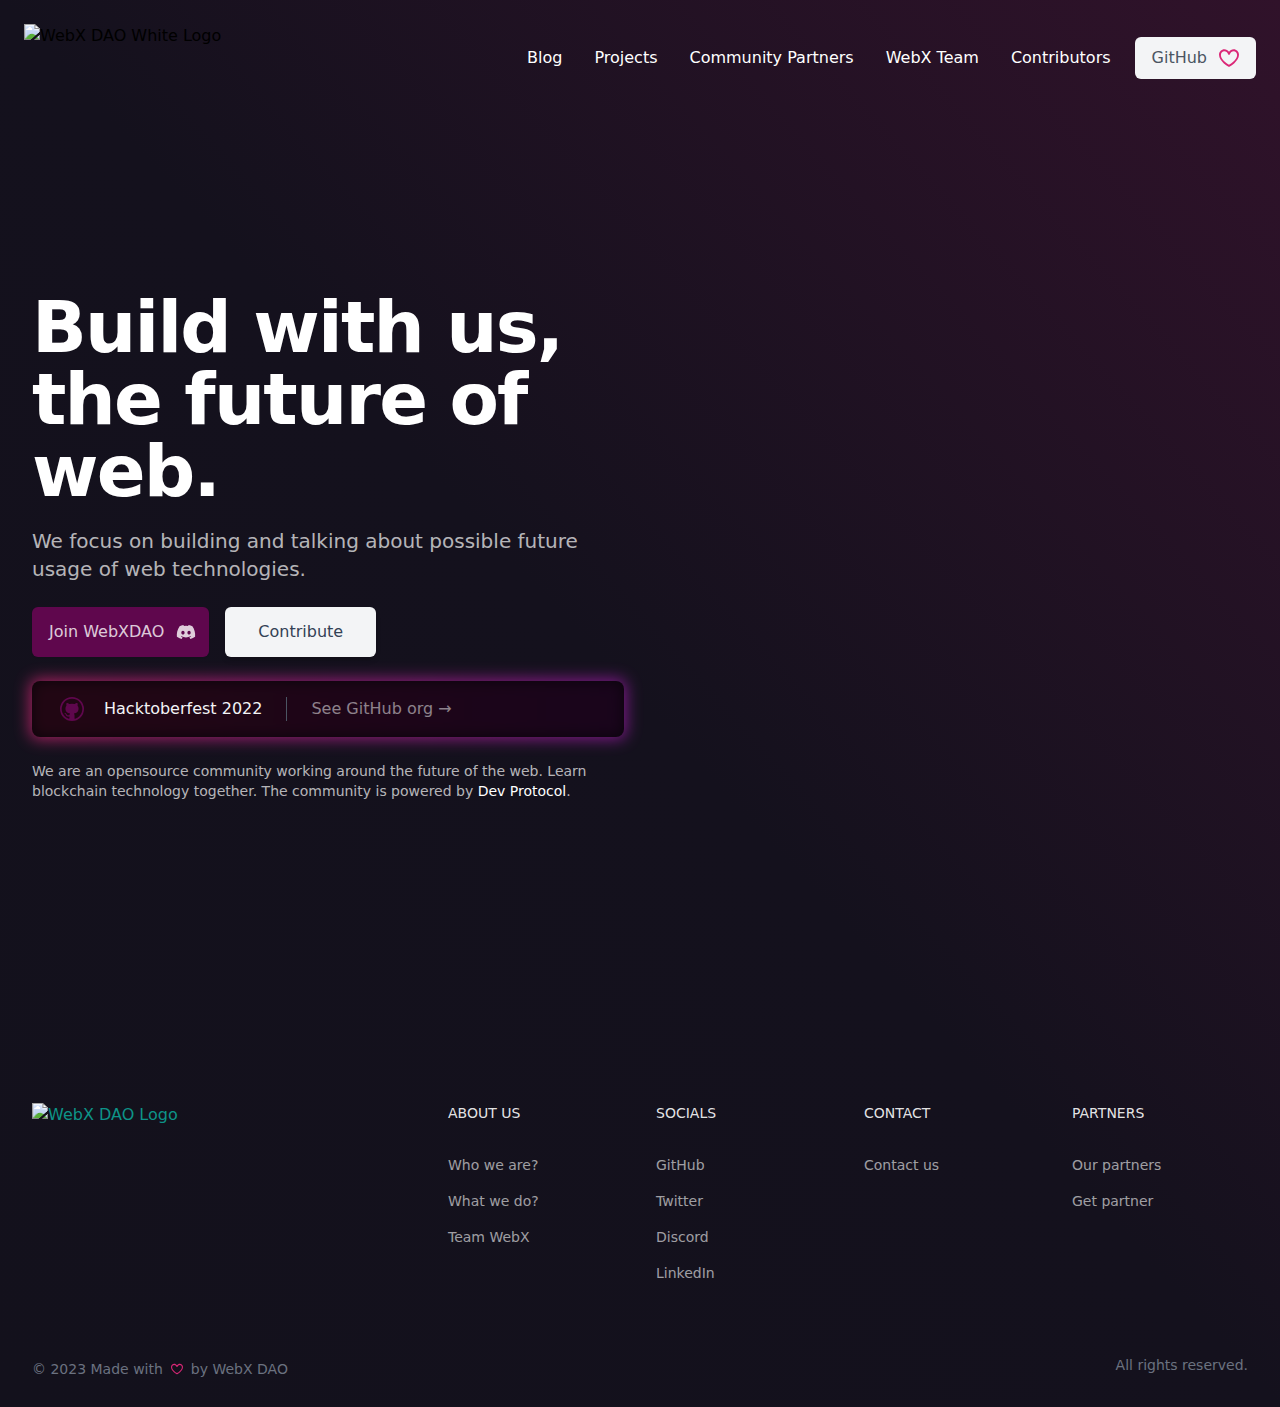
==== commit 52acc3f9: "Deploying to gh-pages from @ Panquesito7/web3community.github.io@2cf878a4805c1b8e1b765f6c76d24f17a7f" ====
--- a/index.html
+++ b/index.html
@@ -1 +1 @@
-<!DOCTYPE html><html lang="en"><head><meta charSet="utf-8"/><title>WebXDAO - Opensource Community</title><meta name="description" content="We are an opensource community working around the future of the web. Learn blockchain technology together. "/><meta name="keywords" content="WebXDAO,Web,Web3,Blockchain,OpenSource,DAO"/><meta name="viewport" content="width=device-width, initial-scale=1"/><meta name="author" content="WebXDAO community"/><meta name="next-head-count" content="6"/><link rel="preload" href="/_next/static/css/402673a11986a52c.css" as="style"/><link rel="stylesheet" href="/_next/static/css/402673a11986a52c.css" data-n-g=""/><noscript data-n-css=""></noscript><script defer="" nomodule="" src="/_next/static/chunks/polyfills-c67a75d1b6f99dc8.js"></script><script src="/_next/static/chunks/webpack-9b312e20a4e32339.js" defer=""></script><script src="/_next/static/chunks/framework-4556c45dd113b893.js" defer=""></script><script src="/_next/static/chunks/main-84ef8f6faac559d3.js" defer=""></script><script src="/_next/static/chunks/pages/_app-c0e3e61c9703311d.js" defer=""></script><script src="/_next/static/chunks/1bfc9850-a67b7c1881ed588c.js" defer=""></script><script src="/_next/static/chunks/17007de1-89e7292663199d5c.js" defer=""></script><script src="/_next/static/chunks/415-bf233a3a492f19ae.js" defer=""></script><script src="/_next/static/chunks/pages/index-f4df3bef0808968a.js" defer=""></script><script src="/_next/static/zqCRSCQc-G06sx5E0PeDd/_buildManifest.js" defer=""></script><script src="/_next/static/zqCRSCQc-G06sx5E0PeDd/_ssgManifest.js" defer=""></script></head><body><div id="__next"><div class="min-h-screen flex flex-col bg-gradient-to-tr from-[#13111C] via-[#14111D] to-[#30122A]"><header class="relative" data-headlessui-state=""><div class="bg-transparent pt-4 sm:pt-6"><nav class="relative mx-auto mb-4 flex max-w-7xl items-center justify-between px-4 sm:px-6" aria-label="Global"><div class="flex items-center flex-1"><div class="flex items-center justify-between w-full md:w-auto"><a href="/"><span class="sr-only ">WebX DAO</span><img class="h-12 w-auto sm:h-12 md:h-[4.2rem] cursor-pointer" src="/images/logo/logo.png" alt="WebX DAO White Logo"/></a><div class="flex items-center -mr-2 md:hidden"><button class="inline-flex items-center justify-center p-2 text-gray-400 bg-transparent rounded-md focus-ring-inset hover:bg-gray-800 focus:outline-none focus:ring-2 focus:ring-white" id="headlessui-popover-button-:Rm:" type="button" aria-expanded="false" data-headlessui-state=""><span class="sr-only">Open main menu</span><svg xmlns="http://www.w3.org/2000/svg" fill="none" viewBox="0 0 24 24" stroke-width="1.5" stroke="currentColor" aria-hidden="true" class="w-6 h-6"><path stroke-linecap="round" stroke-linejoin="round" d="M3.75 6.75h16.5M3.75 12h16.5m-16.5 5.25h16.5"></path></svg></button></div></div></div><div class="hidden md:flex md:items-center md:space-x-6"><div class="hidden space-x-8 md:ml-10 md:flex"><a class="text-base font-medium text-white hover:text-gray-300" href="/blog">Blog</a><a class="text-base font-medium text-white hover:text-gray-300" href="/projects">Projects</a><a class="text-base font-medium text-white hover:text-gray-300" href="/partners">Community Partners</a><a class="text-base font-medium text-white hover:text-gray-300" href="/team">WebX Team</a><a class="text-base font-medium text-white hover:text-gray-300" href="/contributors">Contributors</a></div><a href="#" class="inline-flex items-center px-4 py-2 text-base font-medium text-gray-600 bg-gray-100 border border-transparent rounded-md hover:text-white/80 hover:bg-gray-700">GitHub<svg stroke="currentColor" fill="currentColor" stroke-width="0" role="img" viewBox="0 0 24 24" class="w-5 h-5 ml-3 text-pink-600" aria-hidden="true" height="1em" width="1em" xmlns="http://www.w3.org/2000/svg"><title></title><path d="M17.625 1.499c-2.32 0-4.354 1.203-5.625 3.03-1.271-1.827-3.305-3.03-5.625-3.03C3.129 1.499 0 4.253 0 8.249c0 4.275 3.068 7.847 5.828 10.227a33.14 33.14 0 0 0 5.616 3.876l.028.017.008.003-.001.003c.163.085.342.126.521.125.179.001.358-.041.521-.125l-.001-.003.008-.003.028-.017a33.14 33.14 0 0 0 5.616-3.876C20.932 16.096 24 12.524 24 8.249c0-3.996-3.129-6.75-6.375-6.75zm-.919 15.275a30.766 30.766 0 0 1-4.703 3.316l-.004-.002-.004.002a30.955 30.955 0 0 1-4.703-3.316c-2.677-2.307-5.047-5.298-5.047-8.523 0-2.754 2.121-4.5 4.125-4.5 2.06 0 3.914 1.479 4.544 3.684.143.495.596.797 1.086.796.49.001.943-.302 1.085-.796.63-2.205 2.484-3.684 4.544-3.684 2.004 0 4.125 1.746 4.125 4.5 0 3.225-2.37 6.216-5.048 8.523z"></path></svg></a></div></nav></div></header><div class="flex flex-1 md:flex-row"><main class="flex-1"><div class="flex flex-col h-screen"><div class="relative h-screen overflow-hidden"><section class="h-full"><div class="h-full pt-10 bg-transparent sm:pt-16 lg:overflow-hidden lg:pt-16 lg:pb-14"><div class="mx-auto max-w-7xl lg:px-8"><div class="lg:grid lg:grid-cols-2 lg:gap-8"><div class="max-w-md px-4 mx-auto text-center sm:max-w-2xl sm:px-6 sm:text-center lg:flex lg:items-center lg:px-0 lg:text-left"><div class="lg:py-24"><h1 class="mt-4 text-5xl font-bold tracking-tight text-white sm:mt-5 sm:text-6xl lg:mt-6 xl:text-7xl"><span class="block">Build with us,</span><span class="block text-white">the future of web.</span></h1><p class="mt-3 text-base text-white/70 sm:mt-5 sm:text-xl lg:text-lg xl:text-xl">We focus on building and talking about possible future usage of web technologies.</p><div class="mt-8 sm:mt-6"><div class="sm:mx-auto sm:max-w-7xl"><div class="sm:flex"><div class="flex flex-col w-full mb-6 sm:mt-0 md:flex-row gap-x-4 gap-y-4"><a class="inline-flex items-center justify-center px-4 py-3 text-base font-medium transition-all duration-100 border border-transparent rounded-md shadow-sm hover:border-white/80 bg-cyber-webx text-white/80 hover:text-white hover:bg-gradient-to-r hover:from-pink-700 hover:to-pink-900 focus:outline-none focus:ring-2 focus:ring-cyber-webx focus:ring-offset-2" href="https://dsc.gg/webxdao">Join WebXDAO<svg stroke="currentColor" fill="currentColor" stroke-width="0" viewBox="0 0 640 512" class="w-5 h-5 ml-3 -mr-1" aria-hidden="true" height="1em" width="1em" xmlns="http://www.w3.org/2000/svg"><path d="M524.531,69.836a1.5,1.5,0,0,0-.764-.7A485.065,485.065,0,0,0,404.081,32.03a1.816,1.816,0,0,0-1.923.91,337.461,337.461,0,0,0-14.9,30.6,447.848,447.848,0,0,0-134.426,0,309.541,309.541,0,0,0-15.135-30.6,1.89,1.89,0,0,0-1.924-.91A483.689,483.689,0,0,0,116.085,69.137a1.712,1.712,0,0,0-.788.676C39.068,183.651,18.186,294.69,28.43,404.354a2.016,2.016,0,0,0,.765,1.375A487.666,487.666,0,0,0,176.02,479.918a1.9,1.9,0,0,0,2.063-.676A348.2,348.2,0,0,0,208.12,430.4a1.86,1.86,0,0,0-1.019-2.588,321.173,321.173,0,0,1-45.868-21.853,1.885,1.885,0,0,1-.185-3.126c3.082-2.309,6.166-4.711,9.109-7.137a1.819,1.819,0,0,1,1.9-.256c96.229,43.917,200.41,43.917,295.5,0a1.812,1.812,0,0,1,1.924.233c2.944,2.426,6.027,4.851,9.132,7.16a1.884,1.884,0,0,1-.162,3.126,301.407,301.407,0,0,1-45.89,21.83,1.875,1.875,0,0,0-1,2.611,391.055,391.055,0,0,0,30.014,48.815,1.864,1.864,0,0,0,2.063.7A486.048,486.048,0,0,0,610.7,405.729a1.882,1.882,0,0,0,.765-1.352C623.729,277.594,590.933,167.465,524.531,69.836ZM222.491,337.58c-28.972,0-52.844-26.587-52.844-59.239S193.056,219.1,222.491,219.1c29.665,0,53.306,26.82,52.843,59.239C275.334,310.993,251.924,337.58,222.491,337.58Zm195.38,0c-28.971,0-52.843-26.587-52.843-59.239S388.437,219.1,417.871,219.1c29.667,0,53.307,26.82,52.844,59.239C470.715,310.993,447.538,337.58,417.871,337.58Z"></path></svg></a><a class="inline-flex items-center justify-center px-8 py-3 text-base font-medium transition-all duration-100 bg-gray-100 border border-transparent rounded-md shadow-md border-dark hover:border-white/80 text-slate-700 hover:bg-gray-700 hover:text-slate-100 focus:outline-none focus:ring-2 focus:ring-cyber-webx focus:ring-offset-2" href="https://github.com/webxdao">Contribute</a></div></div><div class="pb-2 flex"><div class="w-full grid gap-8 items-start"><div class="relative group"><div class="absolute -inset-0.5 bg-gradient-to-r from-pink-600 to-fuchsia-700 rounded-lg blur opacity-75 group-hover:opacity-100 transition duration-1000 group-hover:duration-200 animate-tilt"></div><button class="w-full relative px-7 py-4 bg-black/80 rounded-lg leading-none flex items-center divide-x divide-gray-600 "><span class="flex items-center space-x-5 "><svg stroke="currentColor" fill="currentColor" stroke-width="0" viewBox="0 0 24 24" class="w-6 h-6 text-cyber-webx hover:text-pink-600 hover:-rotate-6" height="1em" width="1em" xmlns="http://www.w3.org/2000/svg"><path d="M12 0a12 12 0 1 0 0 24 12 12 0 0 0 0-24zm3.163 21.783h-.093a.513.513 0 0 1-.382-.14.513.513 0 0 1-.14-.372v-1.406c.006-.467.01-.94.01-1.416a3.693 3.693 0 0 0-.151-1.028 1.832 1.832 0 0 0-.542-.875 8.014 8.014 0 0 0 2.038-.471 4.051 4.051 0 0 0 1.466-.964c.407-.427.71-.943.885-1.506a6.77 6.77 0 0 0 .3-2.13 4.138 4.138 0 0 0-.26-1.476 3.892 3.892 0 0 0-.795-1.284 2.81 2.81 0 0 0 .162-.582c.033-.2.05-.402.05-.604 0-.26-.03-.52-.09-.773a5.309 5.309 0 0 0-.221-.763.293.293 0 0 0-.111-.02h-.11c-.23.002-.456.04-.674.111a5.34 5.34 0 0 0-.703.26 6.503 6.503 0 0 0-.661.343c-.215.127-.405.249-.573.362a9.578 9.578 0 0 0-5.143 0 13.507 13.507 0 0 0-.572-.362 6.022 6.022 0 0 0-.672-.342 4.516 4.516 0 0 0-.705-.261 2.203 2.203 0 0 0-.662-.111h-.11a.29.29 0 0 0-.11.02 5.844 5.844 0 0 0-.23.763c-.054.254-.08.513-.081.773 0 .202.017.404.051.604.033.199.086.394.16.582A3.888 3.888 0 0 0 5.702 10a4.142 4.142 0 0 0-.263 1.476 6.871 6.871 0 0 0 .292 2.12c.181.563.483 1.08.884 1.516.415.422.915.75 1.466.964.653.25 1.337.41 2.033.476a1.828 1.828 0 0 0-.452.633 2.99 2.99 0 0 0-.2.744 2.754 2.754 0 0 1-1.175.27 1.788 1.788 0 0 1-1.065-.3 2.904 2.904 0 0 1-.752-.824 3.1 3.1 0 0 0-.292-.382 2.693 2.693 0 0 0-.372-.343 1.841 1.841 0 0 0-.432-.24 1.2 1.2 0 0 0-.481-.101c-.04.001-.08.005-.12.01a.649.649 0 0 0-.162.02.408.408 0 0 0-.13.06.116.116 0 0 0-.06.1.33.33 0 0 0 .14.242c.093.074.17.131.232.171l.03.021c.133.103.261.214.382.333.112.098.213.209.3.33.09.119.168.246.231.381.073.134.15.288.231.463.188.474.522.875.954 1.145.453.243.961.364 1.476.351.174 0 .349-.01.522-.03.172-.028.343-.057.515-.091v1.743a.5.5 0 0 1-.533.521h-.062a10.286 10.286 0 1 1 6.324 0v.005z"></path></svg><span class="pr-6 text-gray-100 text-sm md:text-base">Hacktoberfest 2022</span></span><span class="pl-6 text-white/50 group-hover:text-gray-100 transition duration-200 text-sm md:text-base">See GitHub org →</span></button></div></div></div><p class="mt-3 text-sm text-white/70 sm:mt-4">We are an opensource community working around the future of the web. Learn blockchain technology together. The community is powered by<!-- --> <a class="font-medium text-white" href="https://devprotocol.xyz/">Dev Protocol</a>.</p></div></div></div></div><div class="mt-12 -mb-16 sm:-mb-48 lg:relative lg:m-0"><div class="max-w-md px-4 mx-auto sm:max-w-2xl sm:px-6 lg:max-w-none lg:px-0"><img class="w-full lg:absolute lg:inset-y-0 lg:left-0 lg:h-full lg:w-auto lg:max-w-none" src="/images/shapes/12.png" alt=""/></div></div></div></div></div></section></div></div></main></div><footer class="bg-transparent"><div class="max-w-screen-xl px-4 pt-16 pb-6 mx-auto sm:px-6 lg:px-8 lg:pt-24"><div class="grid grid-cols-1 gap-8 lg:grid-cols-3"><div><div class="flex justify-center text-teal-600 sm:justify-start"><a href="https://webxdao.github.io/"><span class="sr-only">WebX DAO</span><img class="w-auto h-14 sm:h-16" src="/images/logo/logo.png" alt=""/></a></div></div><div class="grid grid-cols-1 gap-8 sm:grid-cols-2 lg:col-span-2 md:grid-cols-4"><div class="sm:text-left"><p class="text-lg sm:text-sm font-medium text-white/90">ABOUT US</p><nav class="mt-4 sm:mt-8" aria-label="ABOUT US"><ul class="space-y-4 text-sm"><li><span class="text-white/60">Who we are?</span></li><li><span class="text-white/60">What we do?</span></li><li><span class="text-white/60">Team WebX</span></li></ul></nav></div><div class="sm:text-left"><p class="text-lg sm:text-sm font-medium text-white/90">SOCIALS</p><nav class="mt-4 sm:mt-8" aria-label="SOCIALS"><ul class="space-y-4 text-sm"><li><span class="text-white/60">GitHub</span></li><li><span class="text-white/60">Twitter</span></li><li><span class="text-white/60">Discord</span></li><li><span class="text-white/60">LinkedIn</span></li></ul></nav></div><div class="sm:text-left"><p class="text-lg sm:text-sm font-medium text-white/90">CONTACT</p><nav class="mt-4 sm:mt-8" aria-label="CONTACT"><ul class="space-y-4 text-sm"><li><span class="text-white/60">Contact us</span></li></ul></nav></div><div class="sm:text-left"><p class="text-lg sm:text-sm font-medium text-white/90">PARTNERS</p><nav class="mt-4 sm:mt-8" aria-label="PARTNERS"><ul class="space-y-4 text-sm"><li><span class="text-white/60">Our partners</span></li><li><span class="text-white/60">Get partner</span></li></ul></nav></div></div></div><div class="pt-6 mt-5 sm:mt-12"><div class="text-center sm:flex sm:justify-between sm:text-left"><p class="text-sm text-gray-500"><span class="block sm:inline">All rights reserved.</span></p><p class="mt-1 text-sm text-gray-500 sm:order-first sm:mt-0"><span class="flex items-center justify-center">© <!-- -->2022<!-- --> Made with<svg stroke="currentColor" fill="currentColor" stroke-width="0" role="img" viewBox="0 0 24 24" class="w-3 h-3 m-2 text-pink-600" aria-hidden="true" height="1em" width="1em" xmlns="http://www.w3.org/2000/svg"><title></title><path d="M17.625 1.499c-2.32 0-4.354 1.203-5.625 3.03-1.271-1.827-3.305-3.03-5.625-3.03C3.129 1.499 0 4.253 0 8.249c0 4.275 3.068 7.847 5.828 10.227a33.14 33.14 0 0 0 5.616 3.876l.028.017.008.003-.001.003c.163.085.342.126.521.125.179.001.358-.041.521-.125l-.001-.003.008-.003.028-.017a33.14 33.14 0 0 0 5.616-3.876C20.932 16.096 24 12.524 24 8.249c0-3.996-3.129-6.75-6.375-6.75zm-.919 15.275a30.766 30.766 0 0 1-4.703 3.316l-.004-.002-.004.002a30.955 30.955 0 0 1-4.703-3.316c-2.677-2.307-5.047-5.298-5.047-8.523 0-2.754 2.121-4.5 4.125-4.5 2.06 0 3.914 1.479 4.544 3.684.143.495.596.797 1.086.796.49.001.943-.302 1.085-.796.63-2.205 2.484-3.684 4.544-3.684 2.004 0 4.125 1.746 4.125 4.5 0 3.225-2.37 6.216-5.048 8.523z"></path></svg>by WebX DAO</span></p></div></div></div></footer></div></div><script id="__NEXT_DATA__" type="application/json">{"props":{"pageProps":{}},"page":"/","query":{},"buildId":"zqCRSCQc-G06sx5E0PeDd","nextExport":true,"autoExport":true,"isFallback":false,"scriptLoader":[]}</script></body></html>+<!DOCTYPE html><html lang="en"><head><meta charSet="utf-8"/><title>WebXDAO - Opensource Community</title><meta name="description" content="We are an opensource community working around the future of the web. Learn blockchain technology together. "/><meta name="keywords" content="WebXDAO,Web,Web3,Blockchain,OpenSource,DAO"/><meta name="viewport" content="width=device-width, initial-scale=1"/><meta name="author" content="WebXDAO community"/><meta name="next-head-count" content="6"/><link rel="preload" href="/_next/static/css/65b431bfaf8232a7.css" as="style"/><link rel="stylesheet" href="/_next/static/css/65b431bfaf8232a7.css" data-n-g=""/><noscript data-n-css=""></noscript><script defer="" nomodule="" src="/_next/static/chunks/polyfills-c67a75d1b6f99dc8.js"></script><script src="/_next/static/chunks/webpack-9b312e20a4e32339.js" defer=""></script><script src="/_next/static/chunks/framework-4556c45dd113b893.js" defer=""></script><script src="/_next/static/chunks/main-84ef8f6faac559d3.js" defer=""></script><script src="/_next/static/chunks/pages/_app-79acd416a7662f3b.js" defer=""></script><script src="/_next/static/chunks/1bfc9850-a67b7c1881ed588c.js" defer=""></script><script src="/_next/static/chunks/17007de1-89e7292663199d5c.js" defer=""></script><script src="/_next/static/chunks/415-bf233a3a492f19ae.js" defer=""></script><script src="/_next/static/chunks/pages/index-f4df3bef0808968a.js" defer=""></script><script src="/_next/static/zXB3fbk92kXWA3ES708ZE/_buildManifest.js" defer=""></script><script src="/_next/static/zXB3fbk92kXWA3ES708ZE/_ssgManifest.js" defer=""></script></head><body><div id="__next"><div class="min-h-screen flex flex-col bg-gradient-to-tr from-[#13111C] via-[#14111D] to-[#30122A]"><header class="relative" data-headlessui-state=""><div class="bg-transparent pt-4 sm:pt-6"><nav class="relative mx-auto mb-4 flex max-w-7xl items-center justify-between px-4 sm:px-6" aria-label="Global"><div class="flex items-center flex-1"><div class="flex items-center justify-between w-full md:w-auto"><a href="/"><span class="sr-only ">WebX DAO</span><img class="h-12 w-auto sm:h-12 md:h-[4.2rem] cursor-pointer" src="/images/logo/logo.png" alt="WebX DAO White Logo"/></a><div class="flex items-center -mr-2 md:hidden"><button class="inline-flex items-center justify-center p-2 text-gray-400 bg-transparent rounded-md focus-ring-inset hover:bg-gray-800 focus:outline-none focus:ring-2 focus:ring-white" id="headlessui-popover-button-:Rm:" type="button" aria-expanded="false" data-headlessui-state=""><span class="sr-only">Open main menu</span><svg xmlns="http://www.w3.org/2000/svg" fill="none" viewBox="0 0 24 24" stroke-width="1.5" stroke="currentColor" aria-hidden="true" class="w-6 h-6"><path stroke-linecap="round" stroke-linejoin="round" d="M3.75 6.75h16.5M3.75 12h16.5m-16.5 5.25h16.5"></path></svg></button></div></div></div><div class="hidden md:flex md:items-center md:space-x-6"><div class="hidden space-x-8 md:ml-10 md:flex"><a class="text-base font-medium text-white hover:text-gray-300" href="/blog">Blog</a><a class="text-base font-medium text-white hover:text-gray-300" href="/projects">Projects</a><a class="text-base font-medium text-white hover:text-gray-300" href="/partners">Community Partners</a><a class="text-base font-medium text-white hover:text-gray-300" href="/team">WebX Team</a><a class="text-base font-medium text-white hover:text-gray-300" href="/contributors">Contributors</a></div><a href="#" class="inline-flex items-center px-4 py-2 text-base font-medium text-gray-600 bg-gray-100 border border-transparent rounded-md hover:text-white/80 hover:bg-gray-700">GitHub<svg stroke="currentColor" fill="currentColor" stroke-width="0" role="img" viewBox="0 0 24 24" class="w-5 h-5 ml-3 text-pink-600" aria-hidden="true" height="1em" width="1em" xmlns="http://www.w3.org/2000/svg"><title></title><path d="M17.625 1.499c-2.32 0-4.354 1.203-5.625 3.03-1.271-1.827-3.305-3.03-5.625-3.03C3.129 1.499 0 4.253 0 8.249c0 4.275 3.068 7.847 5.828 10.227a33.14 33.14 0 0 0 5.616 3.876l.028.017.008.003-.001.003c.163.085.342.126.521.125.179.001.358-.041.521-.125l-.001-.003.008-.003.028-.017a33.14 33.14 0 0 0 5.616-3.876C20.932 16.096 24 12.524 24 8.249c0-3.996-3.129-6.75-6.375-6.75zm-.919 15.275a30.766 30.766 0 0 1-4.703 3.316l-.004-.002-.004.002a30.955 30.955 0 0 1-4.703-3.316c-2.677-2.307-5.047-5.298-5.047-8.523 0-2.754 2.121-4.5 4.125-4.5 2.06 0 3.914 1.479 4.544 3.684.143.495.596.797 1.086.796.49.001.943-.302 1.085-.796.63-2.205 2.484-3.684 4.544-3.684 2.004 0 4.125 1.746 4.125 4.5 0 3.225-2.37 6.216-5.048 8.523z"></path></svg></a></div></nav></div></header><div class="flex flex-1 md:flex-row"><main class="flex-1"><div class="flex flex-col h-screen"><div class="relative h-screen overflow-hidden"><section class="h-full"><div class="h-full pt-10 bg-transparent sm:pt-16 lg:overflow-hidden lg:pt-16 lg:pb-14"><div class="mx-auto max-w-7xl lg:px-8"><div class="lg:grid lg:grid-cols-2 lg:gap-8"><div class="max-w-md px-4 mx-auto text-center sm:max-w-2xl sm:px-6 sm:text-center lg:flex lg:items-center lg:px-0 lg:text-left"><div class="lg:py-24"><h1 class="mt-4 text-5xl font-bold tracking-tight text-white sm:mt-5 sm:text-6xl lg:mt-6 xl:text-7xl"><span class="block">Build with us,</span><span class="block text-white">the future of web.</span></h1><p class="mt-3 text-base text-white/70 sm:mt-5 sm:text-xl lg:text-lg xl:text-xl">We focus on building and talking about possible future usage of web technologies.</p><div class="mt-8 sm:mt-6"><div class="sm:mx-auto sm:max-w-7xl"><div class="sm:flex"><div class="flex flex-col w-full mb-6 sm:mt-0 md:flex-row gap-x-4 gap-y-4"><a class="inline-flex items-center justify-center px-4 py-3 text-base font-medium transition-all duration-100 border border-transparent rounded-md shadow-sm hover:border-white/80 bg-cyber-webx text-white/80 hover:text-white hover:bg-gradient-to-r hover:from-pink-700 hover:to-pink-900 focus:outline-none focus:ring-2 focus:ring-cyber-webx focus:ring-offset-2" href="https://dsc.gg/webxdao">Join WebXDAO<svg stroke="currentColor" fill="currentColor" stroke-width="0" viewBox="0 0 640 512" class="w-5 h-5 ml-3 -mr-1" aria-hidden="true" height="1em" width="1em" xmlns="http://www.w3.org/2000/svg"><path d="M524.531,69.836a1.5,1.5,0,0,0-.764-.7A485.065,485.065,0,0,0,404.081,32.03a1.816,1.816,0,0,0-1.923.91,337.461,337.461,0,0,0-14.9,30.6,447.848,447.848,0,0,0-134.426,0,309.541,309.541,0,0,0-15.135-30.6,1.89,1.89,0,0,0-1.924-.91A483.689,483.689,0,0,0,116.085,69.137a1.712,1.712,0,0,0-.788.676C39.068,183.651,18.186,294.69,28.43,404.354a2.016,2.016,0,0,0,.765,1.375A487.666,487.666,0,0,0,176.02,479.918a1.9,1.9,0,0,0,2.063-.676A348.2,348.2,0,0,0,208.12,430.4a1.86,1.86,0,0,0-1.019-2.588,321.173,321.173,0,0,1-45.868-21.853,1.885,1.885,0,0,1-.185-3.126c3.082-2.309,6.166-4.711,9.109-7.137a1.819,1.819,0,0,1,1.9-.256c96.229,43.917,200.41,43.917,295.5,0a1.812,1.812,0,0,1,1.924.233c2.944,2.426,6.027,4.851,9.132,7.16a1.884,1.884,0,0,1-.162,3.126,301.407,301.407,0,0,1-45.89,21.83,1.875,1.875,0,0,0-1,2.611,391.055,391.055,0,0,0,30.014,48.815,1.864,1.864,0,0,0,2.063.7A486.048,486.048,0,0,0,610.7,405.729a1.882,1.882,0,0,0,.765-1.352C623.729,277.594,590.933,167.465,524.531,69.836ZM222.491,337.58c-28.972,0-52.844-26.587-52.844-59.239S193.056,219.1,222.491,219.1c29.665,0,53.306,26.82,52.843,59.239C275.334,310.993,251.924,337.58,222.491,337.58Zm195.38,0c-28.971,0-52.843-26.587-52.843-59.239S388.437,219.1,417.871,219.1c29.667,0,53.307,26.82,52.844,59.239C470.715,310.993,447.538,337.58,417.871,337.58Z"></path></svg></a><a class="inline-flex items-center justify-center px-8 py-3 text-base font-medium transition-all duration-100 bg-gray-100 border border-transparent rounded-md shadow-md border-dark hover:border-white/80 text-slate-700 hover:bg-gray-700 hover:text-slate-100 focus:outline-none focus:ring-2 focus:ring-cyber-webx focus:ring-offset-2" href="https://github.com/webxdao">Contribute</a></div></div><div class="pb-2 flex"><div class="w-full grid gap-8 items-start"><div class="relative group"><div class="absolute -inset-0.5 bg-gradient-to-r from-pink-600 to-fuchsia-700 rounded-lg blur opacity-75 group-hover:opacity-100 transition duration-1000 group-hover:duration-200 animate-tilt"></div><button class="w-full relative px-7 py-4 bg-black/80 rounded-lg leading-none flex items-center divide-x divide-gray-600 "><span class="flex items-center space-x-5 "><svg stroke="currentColor" fill="currentColor" stroke-width="0" viewBox="0 0 24 24" class="w-6 h-6 text-cyber-webx hover:text-pink-600 hover:-rotate-6" height="1em" width="1em" xmlns="http://www.w3.org/2000/svg"><path d="M12 0a12 12 0 1 0 0 24 12 12 0 0 0 0-24zm3.163 21.783h-.093a.513.513 0 0 1-.382-.14.513.513 0 0 1-.14-.372v-1.406c.006-.467.01-.94.01-1.416a3.693 3.693 0 0 0-.151-1.028 1.832 1.832 0 0 0-.542-.875 8.014 8.014 0 0 0 2.038-.471 4.051 4.051 0 0 0 1.466-.964c.407-.427.71-.943.885-1.506a6.77 6.77 0 0 0 .3-2.13 4.138 4.138 0 0 0-.26-1.476 3.892 3.892 0 0 0-.795-1.284 2.81 2.81 0 0 0 .162-.582c.033-.2.05-.402.05-.604 0-.26-.03-.52-.09-.773a5.309 5.309 0 0 0-.221-.763.293.293 0 0 0-.111-.02h-.11c-.23.002-.456.04-.674.111a5.34 5.34 0 0 0-.703.26 6.503 6.503 0 0 0-.661.343c-.215.127-.405.249-.573.362a9.578 9.578 0 0 0-5.143 0 13.507 13.507 0 0 0-.572-.362 6.022 6.022 0 0 0-.672-.342 4.516 4.516 0 0 0-.705-.261 2.203 2.203 0 0 0-.662-.111h-.11a.29.29 0 0 0-.11.02 5.844 5.844 0 0 0-.23.763c-.054.254-.08.513-.081.773 0 .202.017.404.051.604.033.199.086.394.16.582A3.888 3.888 0 0 0 5.702 10a4.142 4.142 0 0 0-.263 1.476 6.871 6.871 0 0 0 .292 2.12c.181.563.483 1.08.884 1.516.415.422.915.75 1.466.964.653.25 1.337.41 2.033.476a1.828 1.828 0 0 0-.452.633 2.99 2.99 0 0 0-.2.744 2.754 2.754 0 0 1-1.175.27 1.788 1.788 0 0 1-1.065-.3 2.904 2.904 0 0 1-.752-.824 3.1 3.1 0 0 0-.292-.382 2.693 2.693 0 0 0-.372-.343 1.841 1.841 0 0 0-.432-.24 1.2 1.2 0 0 0-.481-.101c-.04.001-.08.005-.12.01a.649.649 0 0 0-.162.02.408.408 0 0 0-.13.06.116.116 0 0 0-.06.1.33.33 0 0 0 .14.242c.093.074.17.131.232.171l.03.021c.133.103.261.214.382.333.112.098.213.209.3.33.09.119.168.246.231.381.073.134.15.288.231.463.188.474.522.875.954 1.145.453.243.961.364 1.476.351.174 0 .349-.01.522-.03.172-.028.343-.057.515-.091v1.743a.5.5 0 0 1-.533.521h-.062a10.286 10.286 0 1 1 6.324 0v.005z"></path></svg><span class="pr-6 text-gray-100 text-sm md:text-base">Hacktoberfest 2022</span></span><span class="pl-6 text-white/50 group-hover:text-gray-100 transition duration-200 text-sm md:text-base">See GitHub org →</span></button></div></div></div><p class="mt-3 text-sm text-white/70 sm:mt-4">We are an opensource community working around the future of the web. Learn blockchain technology together. The community is powered by<!-- --> <a class="font-medium text-white" href="https://devprotocol.xyz/">Dev Protocol</a>.</p></div></div></div></div><div class="mt-12 -mb-16 sm:-mb-48 lg:relative lg:m-0"><div class="max-w-md px-4 mx-auto sm:max-w-2xl sm:px-6 lg:max-w-none lg:px-0"><img class="w-full lg:absolute lg:inset-y-0 lg:left-0 lg:h-full lg:w-auto lg:max-w-none" src="/images/shapes/12.png" alt=""/></div></div></div></div></div></section></div></div></main></div><footer class="bg-transparent"><div class="max-w-screen-xl px-4 pt-16 pb-6 mx-auto sm:px-6 lg:px-8 lg:pt-24"><div class="grid grid-cols-1 gap-8 lg:grid-cols-3"><div><div class="flex justify-center text-teal-600 sm:justify-start"><a href="https://webxdao.github.io/"><span class="sr-only">WebX DAO</span><img class="w-auto h-14 sm:h-16" src="/images/logo/logo.png" alt="WebX DAO Logo"/></a></div></div><div class="grid grid-cols-1 gap-8 sm:grid-cols-2 lg:col-span-2 md:grid-cols-4"><div class="sm:text-left"><p class="text-lg sm:text-sm font-medium text-white/90">ABOUT US</p><nav class="mt-4 sm:mt-8" aria-label="ABOUT US"><ul class="space-y-4 text-sm"><li><span class="text-white/60">Who we are?</span></li><li><span class="text-white/60">What we do?</span></li><li><span class="text-white/60">Team WebX</span></li></ul></nav></div><div class="sm:text-left"><p class="text-lg sm:text-sm font-medium text-white/90">SOCIALS</p><nav class="mt-4 sm:mt-8" aria-label="SOCIALS"><ul class="space-y-4 text-sm"><li><span class="text-white/60">GitHub</span></li><li><span class="text-white/60">Twitter</span></li><li><span class="text-white/60">Discord</span></li><li><span class="text-white/60">LinkedIn</span></li></ul></nav></div><div class="sm:text-left"><p class="text-lg sm:text-sm font-medium text-white/90">CONTACT</p><nav class="mt-4 sm:mt-8" aria-label="CONTACT"><ul class="space-y-4 text-sm"><li><span class="text-white/60">Contact us</span></li></ul></nav></div><div class="sm:text-left"><p class="text-lg sm:text-sm font-medium text-white/90">PARTNERS</p><nav class="mt-4 sm:mt-8" aria-label="PARTNERS"><ul class="space-y-4 text-sm"><li><span class="text-white/60">Our partners</span></li><li><span class="text-white/60">Get partner</span></li></ul></nav></div></div></div><div class="pt-6 mt-5 sm:mt-12"><div class="text-center sm:flex sm:justify-between sm:text-left"><p class="text-sm text-gray-500"><span class="block sm:inline">All rights reserved.</span></p><p class="mt-1 text-sm text-gray-500 sm:order-first sm:mt-0"><span class="flex items-center justify-center">© <!-- -->2023<!-- --> Made with<svg stroke="currentColor" fill="currentColor" stroke-width="0" role="img" viewBox="0 0 24 24" class="w-3 h-3 m-2 text-pink-600" aria-hidden="true" height="1em" width="1em" xmlns="http://www.w3.org/2000/svg"><title></title><path d="M17.625 1.499c-2.32 0-4.354 1.203-5.625 3.03-1.271-1.827-3.305-3.03-5.625-3.03C3.129 1.499 0 4.253 0 8.249c0 4.275 3.068 7.847 5.828 10.227a33.14 33.14 0 0 0 5.616 3.876l.028.017.008.003-.001.003c.163.085.342.126.521.125.179.001.358-.041.521-.125l-.001-.003.008-.003.028-.017a33.14 33.14 0 0 0 5.616-3.876C20.932 16.096 24 12.524 24 8.249c0-3.996-3.129-6.75-6.375-6.75zm-.919 15.275a30.766 30.766 0 0 1-4.703 3.316l-.004-.002-.004.002a30.955 30.955 0 0 1-4.703-3.316c-2.677-2.307-5.047-5.298-5.047-8.523 0-2.754 2.121-4.5 4.125-4.5 2.06 0 3.914 1.479 4.544 3.684.143.495.596.797 1.086.796.49.001.943-.302 1.085-.796.63-2.205 2.484-3.684 4.544-3.684 2.004 0 4.125 1.746 4.125 4.5 0 3.225-2.37 6.216-5.048 8.523z"></path></svg>by WebX DAO</span></p></div></div></div></footer></div></div><script id="__NEXT_DATA__" type="application/json">{"props":{"pageProps":{}},"page":"/","query":{},"buildId":"zXB3fbk92kXWA3ES708ZE","nextExport":true,"autoExport":true,"isFallback":false,"scriptLoader":[]}</script></body></html>--- a/_next/static/css/65b431bfaf8232a7.css
+++ b/_next/static/css/65b431bfaf8232a7.css
@@ -0,0 +1,5 @@
+@import url("https://fonts.googleapis.com/css2?family=Poppins&display=swap");
+
+/*
+! tailwindcss v3.2.4 | MIT License | https://tailwindcss.com
+*/*,:after,:before{box-sizing:border-box;border:0 solid #e5e7eb}:after,:before{--tw-content:""}html{line-height:1.5;-webkit-text-size-adjust:100%;-moz-tab-size:4;-o-tab-size:4;tab-size:4;font-feature-settings:normal}body{margin:0;line-height:inherit}hr{height:0;color:inherit;border-top-width:1px}abbr:where([title]){-webkit-text-decoration:underline dotted;text-decoration:underline dotted}h1,h2,h3,h4,h5,h6{font-size:inherit;font-weight:inherit}a{color:inherit;text-decoration:inherit}b,strong{font-weight:bolder}code,kbd,pre,samp{font-family:ui-monospace,SFMono-Regular,Menlo,Monaco,Consolas,Liberation Mono,Courier New,monospace;font-size:1em}small{font-size:80%}sub,sup{font-size:75%;line-height:0;position:relative;vertical-align:baseline}sub{bottom:-.25em}sup{top:-.5em}table{text-indent:0;border-color:inherit;border-collapse:collapse}button,input,optgroup,select,textarea{font-family:inherit;font-size:100%;font-weight:inherit;line-height:inherit;color:inherit;margin:0;padding:0}button,select{text-transform:none}[type=button],[type=reset],[type=submit],button{-webkit-appearance:button;background-color:transparent;background-image:none}:-moz-focusring{outline:auto}:-moz-ui-invalid{box-shadow:none}progress{vertical-align:baseline}::-webkit-inner-spin-button,::-webkit-outer-spin-button{height:auto}[type=search]{-webkit-appearance:textfield;outline-offset:-2px}::-webkit-search-decoration{-webkit-appearance:none}::-webkit-file-upload-button{-webkit-appearance:button;font:inherit}summary{display:list-item}blockquote,dd,dl,figure,h1,h2,h3,h4,h5,h6,hr,p,pre{margin:0}fieldset{margin:0}fieldset,legend{padding:0}menu,ol,ul{list-style:none;margin:0;padding:0}textarea{resize:vertical}input::-moz-placeholder,textarea::-moz-placeholder{opacity:1;color:#9ca3af}input::placeholder,textarea::placeholder{opacity:1;color:#9ca3af}[role=button],button{cursor:pointer}:disabled{cursor:default}audio,canvas,embed,iframe,img,object,svg,video{display:block;vertical-align:middle}img,video{max-width:100%;height:auto}[hidden]{display:none}html{font-family:Inter var,ui-sans-serif,system-ui,-apple-system,BlinkMacSystemFont,Segoe UI,Roboto,Helvetica Neue,Arial,Noto Sans,sans-serif,Apple Color Emoji,Segoe UI Emoji,Segoe UI Symbol,Noto Color Emoji}*,:after,:before{--tw-border-spacing-x:0;--tw-border-spacing-y:0;--tw-translate-x:0;--tw-translate-y:0;--tw-rotate:0;--tw-skew-x:0;--tw-skew-y:0;--tw-scale-x:1;--tw-scale-y:1;--tw-pan-x: ;--tw-pan-y: ;--tw-pinch-zoom: ;--tw-scroll-snap-strictness:proximity;--tw-ordinal: ;--tw-slashed-zero: ;--tw-numeric-figure: ;--tw-numeric-spacing: ;--tw-numeric-fraction: ;--tw-ring-inset: ;--tw-ring-offset-width:0px;--tw-ring-offset-color:#fff;--tw-ring-color:rgba(59,130,246,.5);--tw-ring-offset-shadow:0 0 #0000;--tw-ring-shadow:0 0 #0000;--tw-shadow:0 0 #0000;--tw-shadow-colored:0 0 #0000;--tw-blur: ;--tw-brightness: ;--tw-contrast: ;--tw-grayscale: ;--tw-hue-rotate: ;--tw-invert: ;--tw-saturate: ;--tw-sepia: ;--tw-drop-shadow: ;--tw-backdrop-blur: ;--tw-backdrop-brightness: ;--tw-backdrop-contrast: ;--tw-backdrop-grayscale: ;--tw-backdrop-hue-rotate: ;--tw-backdrop-invert: ;--tw-backdrop-opacity: ;--tw-backdrop-saturate: ;--tw-backdrop-sepia: }::-webkit-backdrop{--tw-border-spacing-x:0;--tw-border-spacing-y:0;--tw-translate-x:0;--tw-translate-y:0;--tw-rotate:0;--tw-skew-x:0;--tw-skew-y:0;--tw-scale-x:1;--tw-scale-y:1;--tw-pan-x: ;--tw-pan-y: ;--tw-pinch-zoom: ;--tw-scroll-snap-strictness:proximity;--tw-ordinal: ;--tw-slashed-zero: ;--tw-numeric-figure: ;--tw-numeric-spacing: ;--tw-numeric-fraction: ;--tw-ring-inset: ;--tw-ring-offset-width:0px;--tw-ring-offset-color:#fff;--tw-ring-color:rgba(59,130,246,.5);--tw-ring-offset-shadow:0 0 #0000;--tw-ring-shadow:0 0 #0000;--tw-shadow:0 0 #0000;--tw-shadow-colored:0 0 #0000;--tw-blur: ;--tw-brightness: ;--tw-contrast: ;--tw-grayscale: ;--tw-hue-rotate: ;--tw-invert: ;--tw-saturate: ;--tw-sepia: ;--tw-drop-shadow: ;--tw-backdrop-blur: ;--tw-backdrop-brightness: ;--tw-backdrop-contrast: ;--tw-backdrop-grayscale: ;--tw-backdrop-hue-rotate: ;--tw-backdrop-invert: ;--tw-backdrop-opacity: ;--tw-backdrop-saturate: ;--tw-backdrop-sepia: }::backdrop{--tw-border-spacing-x:0;--tw-border-spacing-y:0;--tw-translate-x:0;--tw-translate-y:0;--tw-rotate:0;--tw-skew-x:0;--tw-skew-y:0;--tw-scale-x:1;--tw-scale-y:1;--tw-pan-x: ;--tw-pan-y: ;--tw-pinch-zoom: ;--tw-scroll-snap-strictness:proximity;--tw-ordinal: ;--tw-slashed-zero: ;--tw-numeric-figure: ;--tw-numeric-spacing: ;--tw-numeric-fraction: ;--tw-ring-inset: ;--tw-ring-offset-width:0px;--tw-ring-offset-color:#fff;--tw-ring-color:rgba(59,130,246,.5);--tw-ring-offset-shadow:0 0 #0000;--tw-ring-shadow:0 0 #0000;--tw-shadow:0 0 #0000;--tw-shadow-colored:0 0 #0000;--tw-blur: ;--tw-brightness: ;--tw-contrast: ;--tw-grayscale: ;--tw-hue-rotate: ;--tw-invert: ;--tw-saturate: ;--tw-sepia: ;--tw-drop-shadow: ;--tw-backdrop-blur: ;--tw-backdrop-brightness: ;--tw-backdrop-contrast: ;--tw-backdrop-grayscale: ;--tw-backdrop-hue-rotate: ;--tw-backdrop-invert: ;--tw-backdrop-opacity: ;--tw-backdrop-saturate: ;--tw-backdrop-sepia: }.container{width:100%}@media (min-width:640px){.container{max-width:640px}}@media (min-width:768px){.container{max-width:768px}}@media (min-width:1024px){.container{max-width:1024px}}@media (min-width:1280px){.container{max-width:1280px}}@media (min-width:1536px){.container{max-width:1536px}}.sr-only{width:1px;height:1px;padding:0;margin:-1px;overflow:hidden;clip:rect(0,0,0,0);white-space:nowrap;border-width:0}.absolute,.sr-only{position:absolute}.relative{position:relative}.-inset-0\.5{top:-.125rem;right:-.125rem;bottom:-.125rem;left:-.125rem}.-inset-0{top:0;bottom:0}.-inset-0,.inset-x-0{right:0;left:0}.top-0{top:0}.left-0{left:0}.z-10{z-index:10}.col-span-1{grid-column:span 1/span 1}.col-span-2{grid-column:span 2/span 2}.col-span-3{grid-column:span 3/span 3}.m-7{margin:1.75rem}.m-5{margin:1.25rem}.m-10{margin:2.5rem}.m-auto{margin:auto}.m-2{margin:.5rem}.m-8{margin:2rem}.m-1{margin:.25rem}.mx-auto{margin-left:auto;margin-right:auto}.my-2{margin-top:.5rem;margin-bottom:.5rem}.mx-0{margin-left:0;margin-right:0}.my-7{margin-top:1.75rem;margin-bottom:1.75rem}.my-0{margin-top:0;margin-bottom:0}.my-\[40px\]{margin-top:40px;margin-bottom:40px}.my-8{margin-top:2rem;margin-bottom:2rem}.mx-10{margin-left:2.5rem;margin-right:2.5rem}.mx-1{margin-left:.25rem;margin-right:.25rem}.mt-4{margin-top:1rem}.mt-10{margin-top:2.5rem}.mt-5{margin-top:1.25rem}.mr-2\.5{margin-right:.625rem}.ml-2\.5{margin-left:.625rem}.mb-2\.5{margin-bottom:.625rem}.mr-2{margin-right:.5rem}.ml-2{margin-left:.5rem}.mb-2{margin-bottom:.5rem}.mt-0{margin-top:0}.mb-0{margin-bottom:0}.mt-6{margin-top:1.5rem}.mt-auto{margin-top:auto}.mb-4{margin-bottom:1rem}.mb-8{margin-bottom:2rem}.mb-6{margin-bottom:1.5rem}.mr-1{margin-right:.25rem}.mt-1{margin-top:.25rem}.-mr-2{margin-right:-.5rem}.ml-3{margin-left:.75rem}.mt-3{margin-top:.75rem}.mb-5{margin-bottom:1.25rem}.mt-8{margin-top:2rem}.mt-2{margin-top:.5rem}.ml-1{margin-left:.25rem}.-mr-1{margin-right:-.25rem}.mt-12{margin-top:3rem}.-mb-16{margin-bottom:-4rem}.block{display:block}.inline-block{display:inline-block}.flex{display:flex}.inline-flex{display:inline-flex}.grid{display:grid}.hidden{display:none}.h-screen{height:100vh}.h-min{height:-webkit-min-content;height:-moz-min-content;height:min-content}.h-80{height:20rem}.h-full{height:100%}.h-64{height:16rem}.h-40{height:10rem}.h-fit{height:-webkit-fit-content;height:-moz-fit-content;height:fit-content}.h-\[1em\]{height:1em}.h-10{height:2.5rem}.h-1{height:.25rem}.h-72{height:18rem}.h-16{height:4rem}.h-14{height:3.5rem}.h-3{height:.75rem}.h-12{height:3rem}.h-6{height:1.5rem}.h-5{height:1.25rem}.h-24{height:6rem}.h-4{height:1rem}.min-h-screen{min-height:100vh}.min-h-full{min-height:100%}.w-full{width:100%}.w-min{width:-webkit-min-content;width:-moz-min-content;width:min-content}.w-\[17\.5rem\]{width:17.5rem}.w-4\/5{width:80%}.w-48{width:12rem}.w-40{width:10rem}.w-fit{width:-webkit-fit-content;width:-moz-fit-content;width:fit-content}.w-\[1\.25em\]{width:1.25em}.w-10{width:2.5rem}.w-64{width:16rem}.w-16{width:4rem}.w-auto{width:auto}.w-3{width:.75rem}.w-6{width:1.5rem}.w-5{width:1.25rem}.w-1\/3{width:33.333333%}.w-4{width:1rem}.max-w-max{max-width:-webkit-max-content;max-width:-moz-max-content;max-width:max-content}.max-w-5xl{max-width:64rem}.max-w-screen-xl{max-width:1280px}.max-w-md{max-width:28rem}.max-w-7xl{max-width:80rem}.max-w-lg{max-width:32rem}.flex-1{flex:1 1 0%}.flex-shrink-0{flex-shrink:0}.flex-shrink{flex-shrink:1}.flex-grow,.grow{flex-grow:1}.origin-top{transform-origin:top}.scale-95{--tw-scale-x:.95;--tw-scale-y:.95}.scale-100,.scale-95{transform:translate(var(--tw-translate-x),var(--tw-translate-y)) rotate(var(--tw-rotate)) skewX(var(--tw-skew-x)) skewY(var(--tw-skew-y)) scaleX(var(--tw-scale-x)) scaleY(var(--tw-scale-y))}.scale-100{--tw-scale-x:1;--tw-scale-y:1}.transform{transform:translate(var(--tw-translate-x),var(--tw-translate-y)) rotate(var(--tw-rotate)) skewX(var(--tw-skew-x)) skewY(var(--tw-skew-y)) scaleX(var(--tw-scale-x)) scaleY(var(--tw-scale-y))}.cursor-pointer{cursor:pointer}.grid-cols-1{grid-template-columns:repeat(1,minmax(0,1fr))}.grid-cols-3{grid-template-columns:repeat(3,minmax(0,1fr))}.flex-row{flex-direction:row}.flex-col{flex-direction:column}.flex-wrap{flex-wrap:wrap}.content-start{align-content:flex-start}.items-start{align-items:flex-start}.items-end{align-items:flex-end}.items-center{align-items:center}.items-stretch{align-items:stretch}.justify-start{justify-content:flex-start}.justify-center{justify-content:center}.justify-between{justify-content:space-between}.justify-evenly{justify-content:space-evenly}.gap-6{gap:1.5rem}.gap-2{gap:.5rem}.gap-8{gap:2rem}.gap-4{gap:1rem}.gap-y-3{row-gap:.75rem}.gap-x-3{-moz-column-gap:.75rem;column-gap:.75rem}.gap-x-4{-moz-column-gap:1rem;column-gap:1rem}.gap-y-4{row-gap:1rem}.space-x-3>:not([hidden])~:not([hidden]){--tw-space-x-reverse:0;margin-right:calc(.75rem * var(--tw-space-x-reverse));margin-left:calc(.75rem * calc(1 - var(--tw-space-x-reverse)))}.space-y-4>:not([hidden])~:not([hidden]){--tw-space-y-reverse:0;margin-top:calc(1rem * calc(1 - var(--tw-space-y-reverse)));margin-bottom:calc(1rem * var(--tw-space-y-reverse))}.space-x-8>:not([hidden])~:not([hidden]){--tw-space-x-reverse:0;margin-right:calc(2rem * var(--tw-space-x-reverse));margin-left:calc(2rem * calc(1 - var(--tw-space-x-reverse)))}.space-y-1>:not([hidden])~:not([hidden]){--tw-space-y-reverse:0;margin-top:calc(.25rem * calc(1 - var(--tw-space-y-reverse)));margin-bottom:calc(.25rem * var(--tw-space-y-reverse))}.space-x-5>:not([hidden])~:not([hidden]){--tw-space-x-reverse:0;margin-right:calc(1.25rem * var(--tw-space-x-reverse));margin-left:calc(1.25rem * calc(1 - var(--tw-space-x-reverse)))}.divide-x>:not([hidden])~:not([hidden]){--tw-divide-x-reverse:0;border-right-width:calc(1px * var(--tw-divide-x-reverse));border-left-width:calc(1px * calc(1 - var(--tw-divide-x-reverse)))}.divide-gray-600>:not([hidden])~:not([hidden]){--tw-divide-opacity:1;border-color:rgb(75 85 99/var(--tw-divide-opacity))}.overflow-hidden{overflow:hidden}.overflow-visible{overflow:visible}.truncate{overflow:hidden;text-overflow:ellipsis;white-space:nowrap}.rounded-md{border-radius:.375rem}.rounded-2xl{border-radius:1rem}.rounded-full{border-radius:9999px}.rounded-lg{border-radius:.5rem}.rounded{border-radius:.25rem}.rounded-xl{border-radius:.75rem}.rounded-t{border-top-left-radius:.25rem;border-top-right-radius:.25rem}.border{border-width:1px}.border-8{border-width:8px}.border-solid{border-style:solid}.border-transparent{border-color:transparent}.border-black\/25{border-color:rgba(0,0,0,.25)}.border-gray-700{--tw-border-opacity:1;border-color:rgb(55 65 81/var(--tw-border-opacity))}.bg-cyber-webx{--tw-bg-opacity:1;background-color:rgb(95 7 77/var(--tw-bg-opacity))}.bg-pink-100{--tw-bg-opacity:1;background-color:rgb(252 231 243/var(--tw-bg-opacity))}.bg-white{--tw-bg-opacity:1;background-color:rgb(255 255 255/var(--tw-bg-opacity))}.bg-green-500{--tw-bg-opacity:1;background-color:rgb(34 197 94/var(--tw-bg-opacity))}.bg-\[\#00007f\]{--tw-bg-opacity:1;background-color:rgb(0 0 127/var(--tw-bg-opacity))}.bg-gray-50{--tw-bg-opacity:1;background-color:rgb(249 250 251/var(--tw-bg-opacity))}.bg-gray-700{--tw-bg-opacity:1;background-color:rgb(55 65 81/var(--tw-bg-opacity))}.bg-transparent{background-color:transparent}.bg-gray-100{--tw-bg-opacity:1;background-color:rgb(243 244 246/var(--tw-bg-opacity))}.bg-gradient1\/50{background-color:rgba(20,17,29,.5)}.bg-white\/20{background-color:hsla(0,0%,100%,.2)}.bg-blue-100{--tw-bg-opacity:1;background-color:rgb(219 234 254/var(--tw-bg-opacity))}.bg-slate-900\/60{background-color:rgba(15,23,42,.6)}.bg-blue-500\/20{background-color:rgba(59,130,246,.2)}.bg-black\/80{background-color:rgba(0,0,0,.8)}.bg-opacity-5{--tw-bg-opacity:0.05}.bg-gradient-to-tr{background-image:linear-gradient(to top right,var(--tw-gradient-stops))}.bg-gradient-to-r{background-image:linear-gradient(to right,var(--tw-gradient-stops))}.from-\[\#13111C\]{--tw-gradient-from:#13111c;--tw-gradient-to:rgba(19,17,28,0);--tw-gradient-stops:var(--tw-gradient-from),var(--tw-gradient-to)}.from-pink-500{--tw-gradient-from:#ec4899;--tw-gradient-to:rgba(236,72,153,0);--tw-gradient-stops:var(--tw-gradient-from),var(--tw-gradient-to)}.from-pink-600{--tw-gradient-from:#db2777;--tw-gradient-to:rgba(219,39,119,0);--tw-gradient-stops:var(--tw-gradient-from),var(--tw-gradient-to)}.via-\[\#14111D\]{--tw-gradient-to:rgba(20,17,29,0);--tw-gradient-stops:var(--tw-gradient-from),#14111d,var(--tw-gradient-to)}.to-\[\#30122A\]{--tw-gradient-to:#30122a}.to-pink-700{--tw-gradient-to:#be185d}.to-fuchsia-700{--tw-gradient-to:#a21caf}.bg-contain{background-size:contain}.bg-clip-text{-webkit-background-clip:text;background-clip:text}.fill-current{fill:currentColor}.object-contain{-o-object-fit:contain;object-fit:contain}.object-cover{-o-object-fit:cover;object-fit:cover}.object-center{-o-object-position:center;object-position:center}.p-3{padding:.75rem}.p-4{padding:1rem}.p-6{padding:1.5rem}.p-5{padding:1.25rem}.p-2{padding:.5rem}.p-8{padding:2rem}.px-4{padding-left:1rem;padding-right:1rem}.py-16{padding-top:4rem;padding-bottom:4rem}.py-3{padding-top:.75rem;padding-bottom:.75rem}.py-2{padding-top:.5rem;padding-bottom:.5rem}.py-8{padding-top:2rem;padding-bottom:2rem}.px-8{padding-left:2rem;padding-right:2rem}.px-20{padding-left:5rem;padding-right:5rem}.py-20{padding-top:5rem;padding-bottom:5rem}.py-0{padding-top:0;padding-bottom:0}.px-5{padding-left:1.25rem;padding-right:1.25rem}.px-2{padding-left:.5rem;padding-right:.5rem}.px-3{padding-left:.75rem;padding-right:.75rem}.px-6{padding-left:1.5rem;padding-right:1.5rem}.py-5{padding-top:1.25rem;padding-bottom:1.25rem}.py-4{padding-top:1rem;padding-bottom:1rem}.py-1{padding-top:.25rem;padding-bottom:.25rem}.px-7{padding-left:1.75rem;padding-right:1.75rem}.py-36{padding-top:9rem;padding-bottom:9rem}.pl-4{padding-left:1rem}.pr-4{padding-right:1rem}.pt-12{padding-top:3rem}.pb-12{padding-bottom:3rem}.pl-5{padding-left:1.25rem}.pb-8{padding-bottom:2rem}.pt-4{padding-top:1rem}.pt-16{padding-top:4rem}.pb-6{padding-bottom:1.5rem}.pt-6{padding-top:1.5rem}.pt-5{padding-top:1.25rem}.pt-8{padding-top:2rem}.pl-3{padding-left:.75rem}.pb-2{padding-bottom:.5rem}.pr-6{padding-right:1.5rem}.pl-6{padding-left:1.5rem}.pt-10{padding-top:2.5rem}.text-left{text-align:left}.text-center{text-align:center}.align-\[-0\.125em\]{vertical-align:-.125em}.text-4xl{font-size:2.25rem;line-height:2.5rem}.text-base{font-size:1rem;line-height:1.5rem}.text-sm{font-size:.875rem;line-height:1.25rem}.text-xs{font-size:.75rem;line-height:1rem}.text-5xl{font-size:3rem;line-height:1}.text-xl{font-size:1.25rem}.text-lg,.text-xl{line-height:1.75rem}.text-lg{font-size:1.125rem}.text-3xl{font-size:1.875rem;line-height:2.25rem}.text-6xl{font-size:3.75rem;line-height:1}.font-bold{font-weight:700}.font-medium{font-weight:500}.font-light{font-weight:300}.font-normal{font-weight:400}.font-semibold{font-weight:600}.uppercase{text-transform:uppercase}.lowercase{text-transform:lowercase}.leading-tight{line-height:1.25}.leading-4{line-height:1rem}.leading-relaxed{line-height:1.625}.leading-none{line-height:1}.tracking-tight{letter-spacing:-.025em}.tracking-wider{letter-spacing:.05em}.text-transparent{color:transparent}.text-white{--tw-text-opacity:1;color:rgb(255 255 255/var(--tw-text-opacity))}.text-gray-300{--tw-text-opacity:1;color:rgb(209 213 219/var(--tw-text-opacity))}.text-white\/80{color:hsla(0,0%,100%,.8)}.text-black{--tw-text-opacity:1;color:rgb(0 0 0/var(--tw-text-opacity))}.text-gray-800{--tw-text-opacity:1;color:rgb(31 41 55/var(--tw-text-opacity))}.text-blue-500{--tw-text-opacity:1;color:rgb(59 130 246/var(--tw-text-opacity))}.text-gray-500{--tw-text-opacity:1;color:rgb(107 114 128/var(--tw-text-opacity))}.text-gray-900{--tw-text-opacity:1;color:rgb(17 24 39/var(--tw-text-opacity))}.text-gray-600{--tw-text-opacity:1;color:rgb(75 85 99/var(--tw-text-opacity))}.text-teal-600{--tw-text-opacity:1;color:rgb(13 148 136/var(--tw-text-opacity))}.text-white\/90{color:hsla(0,0%,100%,.9)}.text-white\/60{color:hsla(0,0%,100%,.6)}.text-pink-600{--tw-text-opacity:1;color:rgb(219 39 119/var(--tw-text-opacity))}.text-gray-400{--tw-text-opacity:1;color:rgb(156 163 175/var(--tw-text-opacity))}.text-gray-100{--tw-text-opacity:1;color:rgb(243 244 246/var(--tw-text-opacity))}.text-white\/70{color:hsla(0,0%,100%,.7)}.text-blue-600{--tw-text-opacity:1;color:rgb(37 99 235/var(--tw-text-opacity))}.text-green-600{--tw-text-opacity:1;color:rgb(22 163 74/var(--tw-text-opacity))}.text-red-600{--tw-text-opacity:1;color:rgb(220 38 38/var(--tw-text-opacity))}.text-yellow-500{--tw-text-opacity:1;color:rgb(234 179 8/var(--tw-text-opacity))}.text-blue-400{--tw-text-opacity:1;color:rgb(96 165 250/var(--tw-text-opacity))}.text-cyber-webx{--tw-text-opacity:1;color:rgb(95 7 77/var(--tw-text-opacity))}.text-white\/50{color:hsla(0,0%,100%,.5)}.text-slate-700{--tw-text-opacity:1;color:rgb(51 65 85/var(--tw-text-opacity))}.no-underline{-webkit-text-decoration-line:none;text-decoration-line:none}.antialiased{-webkit-font-smoothing:antialiased;-moz-osx-font-smoothing:grayscale}.opacity-70{opacity:.7}.opacity-25{opacity:.25}.opacity-50{opacity:.5}.opacity-0{opacity:0}.opacity-100{opacity:1}.opacity-75{opacity:.75}.shadow-sm{--tw-shadow:0 1px 2px 0 rgba(0,0,0,.05);--tw-shadow-colored:0 1px 2px 0 var(--tw-shadow-color)}.shadow-2xl,.shadow-sm{box-shadow:var(--tw-ring-offset-shadow,0 0 #0000),var(--tw-ring-shadow,0 0 #0000),var(--tw-shadow)}.shadow-2xl{--tw-shadow:0 25px 50px -12px rgba(0,0,0,.25);--tw-shadow-colored:0 25px 50px -12px var(--tw-shadow-color)}.shadow{--tw-shadow:0 1px 3px 0 rgba(0,0,0,.1),0 1px 2px -1px rgba(0,0,0,.1);--tw-shadow-colored:0 1px 3px 0 var(--tw-shadow-color),0 1px 2px -1px var(--tw-shadow-color)}.shadow,.shadow-xl{box-shadow:var(--tw-ring-offset-shadow,0 0 #0000),var(--tw-ring-shadow,0 0 #0000),var(--tw-shadow)}.shadow-xl{--tw-shadow:0 20px 25px -5px rgba(0,0,0,.1),0 8px 10px -6px rgba(0,0,0,.1);--tw-shadow-colored:0 20px 25px -5px var(--tw-shadow-color),0 8px 10px -6px var(--tw-shadow-color)}.shadow-md{--tw-shadow:0 4px 6px -1px rgba(0,0,0,.1),0 2px 4px -2px rgba(0,0,0,.1);--tw-shadow-colored:0 4px 6px -1px var(--tw-shadow-color),0 2px 4px -2px var(--tw-shadow-color);box-shadow:var(--tw-ring-offset-shadow,0 0 #0000),var(--tw-ring-shadow,0 0 #0000),var(--tw-shadow)}.ring-1{--tw-ring-offset-shadow:var(--tw-ring-inset) 0 0 0 var(--tw-ring-offset-width) var(--tw-ring-offset-color);--tw-ring-shadow:var(--tw-ring-inset) 0 0 0 calc(1px + var(--tw-ring-offset-width)) var(--tw-ring-color);box-shadow:var(--tw-ring-offset-shadow),var(--tw-ring-shadow),var(--tw-shadow,0 0 #0000)}.ring-white{--tw-ring-opacity:1;--tw-ring-color:rgb(255 255 255/var(--tw-ring-opacity))}.ring-opacity-5{--tw-ring-opacity:0.05}.blur{--tw-blur:blur(8px);filter:var(--tw-blur) var(--tw-brightness) var(--tw-contrast) var(--tw-grayscale) var(--tw-hue-rotate) var(--tw-invert) var(--tw-saturate) var(--tw-sepia) var(--tw-drop-shadow)}.backdrop-blur-md{--tw-backdrop-blur:blur(12px)}.backdrop-blur-md,.backdrop-blur-sm{-webkit-backdrop-filter:var(--tw-backdrop-blur) var(--tw-backdrop-brightness) var(--tw-backdrop-contrast) var(--tw-backdrop-grayscale) var(--tw-backdrop-hue-rotate) var(--tw-backdrop-invert) var(--tw-backdrop-opacity) var(--tw-backdrop-saturate) var(--tw-backdrop-sepia);backdrop-filter:var(--tw-backdrop-blur) var(--tw-backdrop-brightness) var(--tw-backdrop-contrast) var(--tw-backdrop-grayscale) var(--tw-backdrop-hue-rotate) var(--tw-backdrop-invert) var(--tw-backdrop-opacity) var(--tw-backdrop-saturate) var(--tw-backdrop-sepia)}.backdrop-blur-sm{--tw-backdrop-blur:blur(4px)}.backdrop-filter{-webkit-backdrop-filter:var(--tw-backdrop-blur) var(--tw-backdrop-brightness) var(--tw-backdrop-contrast) var(--tw-backdrop-grayscale) var(--tw-backdrop-hue-rotate) var(--tw-backdrop-invert) var(--tw-backdrop-opacity) var(--tw-backdrop-saturate) var(--tw-backdrop-sepia);backdrop-filter:var(--tw-backdrop-blur) var(--tw-backdrop-brightness) var(--tw-backdrop-contrast) var(--tw-backdrop-grayscale) var(--tw-backdrop-hue-rotate) var(--tw-backdrop-invert) var(--tw-backdrop-opacity) var(--tw-backdrop-saturate) var(--tw-backdrop-sepia)}.transition-all{transition-property:all;transition-timing-function:cubic-bezier(.4,0,.2,1);transition-duration:.15s}.transition{transition-property:color,background-color,border-color,fill,stroke,opacity,box-shadow,transform,filter,-webkit-text-decoration-color,-webkit-backdrop-filter;transition-property:color,background-color,border-color,text-decoration-color,fill,stroke,opacity,box-shadow,transform,filter,backdrop-filter;transition-property:color,background-color,border-color,text-decoration-color,fill,stroke,opacity,box-shadow,transform,filter,backdrop-filter,-webkit-text-decoration-color,-webkit-backdrop-filter;transition-timing-function:cubic-bezier(.4,0,.2,1);transition-duration:.15s}.delay-100{transition-delay:.1s}.duration-100{transition-duration:.1s}.duration-500{transition-duration:.5s}.duration-300{transition-duration:.3s}.duration-150{transition-duration:.15s}.duration-200{transition-duration:.2s}.duration-1000{transition-duration:1s}.ease-in-out{transition-timing-function:cubic-bezier(.4,0,.2,1)}.ease-out{transition-timing-function:cubic-bezier(0,0,.2,1)}.ease-in{transition-timing-function:cubic-bezier(.4,0,1,1)}.gradient{background:linear-gradient(90deg,#00007f,#0086d6)}.neumorphism{border-radius:50px;background:#e0e0e0;box-shadow:20px 20px 60px #bebebe,-20px -20px 60px #fff}.blue-glassmorphism{background:hsla(0,0%,100%,.95);box-shadow:0 8px 32px 0 rgba(31,38,135,.37);backdrop-filter:blur(1px);-webkit-backdrop-filter:blur(1px);border-radius:10px;border:1px solid hsla(0,0%,100%,.18)}::-webkit-scrollbar{width:.5rem;height:.5rem}::-webkit-scrollbar-track{background:#13111c}::-webkit-scrollbar-thumb{background:#33323e;border-radius:10px}::-webkit-scrollbar-thumb:hover{background:#555}.hover\:z-10:hover{z-index:10}.hover\:z-20:hover{z-index:20}.hover\:-translate-y-1:hover{--tw-translate-y:-0.25rem}.hover\:-rotate-6:hover,.hover\:-translate-y-1:hover{transform:translate(var(--tw-translate-x),var(--tw-translate-y)) rotate(var(--tw-rotate)) skewX(var(--tw-skew-x)) skewY(var(--tw-skew-y)) scaleX(var(--tw-scale-x)) scaleY(var(--tw-scale-y))}.hover\:-rotate-6:hover{--tw-rotate:-6deg}.hover\:scale-105:hover{--tw-scale-x:1.05;--tw-scale-y:1.05}.hover\:scale-100:hover,.hover\:scale-105:hover{transform:translate(var(--tw-translate-x),var(--tw-translate-y)) rotate(var(--tw-rotate)) skewX(var(--tw-skew-x)) skewY(var(--tw-skew-y)) scaleX(var(--tw-scale-x)) scaleY(var(--tw-scale-y))}.hover\:scale-100:hover{--tw-scale-x:1;--tw-scale-y:1}.hover\:border-white\/80:hover{border-color:hsla(0,0%,100%,.8)}.hover\:bg-pink-200:hover{--tw-bg-opacity:1;background-color:rgb(251 207 232/var(--tw-bg-opacity))}.hover\:bg-gray-800:hover{--tw-bg-opacity:1;background-color:rgb(31 41 55/var(--tw-bg-opacity))}.hover\:bg-gray-700:hover{--tw-bg-opacity:1;background-color:rgb(55 65 81/var(--tw-bg-opacity))}.hover\:bg-gray-100:hover{--tw-bg-opacity:1;background-color:rgb(243 244 246/var(--tw-bg-opacity))}.hover\:bg-gray-600:hover{--tw-bg-opacity:1;background-color:rgb(75 85 99/var(--tw-bg-opacity))}.hover\:bg-gradient-to-r:hover{background-image:linear-gradient(to right,var(--tw-gradient-stops))}.hover\:from-pink-700:hover{--tw-gradient-from:#be185d;--tw-gradient-to:rgba(190,24,93,0);--tw-gradient-stops:var(--tw-gradient-from),var(--tw-gradient-to)}.hover\:to-pink-900:hover{--tw-gradient-to:#831843}.hover\:text-white:hover{--tw-text-opacity:1;color:rgb(255 255 255/var(--tw-text-opacity))}.hover\:text-gray-300:hover{--tw-text-opacity:1;color:rgb(209 213 219/var(--tw-text-opacity))}.hover\:text-white\/80:hover{color:hsla(0,0%,100%,.8)}.hover\:text-pink-600:hover{--tw-text-opacity:1;color:rgb(219 39 119/var(--tw-text-opacity))}.hover\:text-slate-100:hover{--tw-text-opacity:1;color:rgb(241 245 249/var(--tw-text-opacity))}.hover\:no-underline:hover{-webkit-text-decoration-line:none;text-decoration-line:none}.hover\:opacity-100:hover{opacity:1}.hover\:shadow-lg:hover{--tw-shadow:0 10px 15px -3px rgba(0,0,0,.1),0 4px 6px -4px rgba(0,0,0,.1);--tw-shadow-colored:0 10px 15px -3px var(--tw-shadow-color),0 4px 6px -4px var(--tw-shadow-color);box-shadow:var(--tw-ring-offset-shadow,0 0 #0000),var(--tw-ring-shadow,0 0 #0000),var(--tw-shadow)}.focus\:outline-none:focus{outline:2px solid transparent;outline-offset:2px}.focus\:ring-2:focus{--tw-ring-offset-shadow:var(--tw-ring-inset) 0 0 0 var(--tw-ring-offset-width) var(--tw-ring-offset-color);--tw-ring-shadow:var(--tw-ring-inset) 0 0 0 calc(2px + var(--tw-ring-offset-width)) var(--tw-ring-color);box-shadow:var(--tw-ring-offset-shadow),var(--tw-ring-shadow),var(--tw-shadow,0 0 #0000)}.focus\:ring-inset:focus{--tw-ring-inset:inset}.focus\:ring-cyber-webx:focus{--tw-ring-opacity:1;--tw-ring-color:rgb(95 7 77/var(--tw-ring-opacity))}.focus\:ring-pink-500:focus{--tw-ring-opacity:1;--tw-ring-color:rgb(236 72 153/var(--tw-ring-opacity))}.focus\:ring-white:focus{--tw-ring-opacity:1;--tw-ring-color:rgb(255 255 255/var(--tw-ring-opacity))}.focus\:ring-offset-2:focus{--tw-ring-offset-width:2px}.group:hover .group-hover\:-translate-y-6{--tw-translate-y:-1.5rem;transform:translate(var(--tw-translate-x),var(--tw-translate-y)) rotate(var(--tw-rotate)) skewX(var(--tw-skew-x)) skewY(var(--tw-skew-y)) scaleX(var(--tw-scale-x)) scaleY(var(--tw-scale-y))}.group:hover .group-hover\:text-gray-100{--tw-text-opacity:1;color:rgb(243 244 246/var(--tw-text-opacity))}.group:hover .group-hover\:opacity-100{opacity:1}.group:hover .group-hover\:duration-200{transition-duration:.2s}@media (min-width:640px){.sm\:order-first{order:-9999}.sm\:mx-0{margin-left:0;margin-right:0}.sm\:mx-auto{margin-left:auto;margin-right:auto}.sm\:ml-6{margin-left:1.5rem}.sm\:mb-8{margin-bottom:2rem}.sm\:mt-8{margin-top:2rem}.sm\:mt-12{margin-top:3rem}.sm\:mt-0{margin-top:0}.sm\:mt-5{margin-top:1.25rem}.sm\:mt-6{margin-top:1.5rem}.sm\:mt-4{margin-top:1rem}.sm\:-mb-48{margin-bottom:-12rem}.sm\:block{display:block}.sm\:inline{display:inline}.sm\:flex{display:flex}.sm\:h-72{height:18rem}.sm\:h-16{height:4rem}.sm\:h-12{height:3rem}.sm\:w-\[15\.5rem\]{width:15.5rem}.sm\:max-w-xs{max-width:20rem}.sm\:max-w-2xl{max-width:42rem}.sm\:max-w-7xl{max-width:80rem}.sm\:grid-cols-2{grid-template-columns:repeat(2,minmax(0,1fr))}.sm\:justify-start{justify-content:flex-start}.sm\:justify-between{justify-content:space-between}.sm\:border-l{border-left-width:1px}.sm\:border-gray-200{--tw-border-opacity:1;border-color:rgb(229 231 235/var(--tw-border-opacity))}.sm\:border-transparent{border-color:transparent}.sm\:px-6{padding-left:1.5rem;padding-right:1.5rem}.sm\:py-24{padding-top:6rem;padding-bottom:6rem}.sm\:px-4{padding-left:1rem;padding-right:1rem}.sm\:pl-6{padding-left:1.5rem}.sm\:pt-6{padding-top:1.5rem}.sm\:pt-16{padding-top:4rem}.sm\:text-left{text-align:left}.sm\:text-center{text-align:center}.sm\:text-5xl{font-size:3rem;line-height:1}.sm\:text-sm{font-size:.875rem;line-height:1.25rem}.sm\:text-6xl{font-size:3.75rem;line-height:1}.sm\:text-xl{font-size:1.25rem;line-height:1.75rem}.sm\:text-7xl{font-size:4.5rem;line-height:1}.sm\:leading-relaxed{line-height:1.625}}@media (min-width:768px){.md\:col-span-1{grid-column:span 1/span 1}.md\:-mx-3{margin-left:-.75rem;margin-right:-.75rem}.md\:ml-10{margin-left:2.5rem}.md\:flex{display:flex}.md\:grid{display:grid}.md\:hidden{display:none}.md\:h-64{height:16rem}.md\:h-\[4\.2rem\]{height:4.2rem}.md\:w-\[19rem\]{width:19rem}.md\:w-auto{width:auto}.md\:w-1\/3{width:33.333333%}.md\:grid-cols-2{grid-template-columns:repeat(2,minmax(0,1fr))}.md\:grid-cols-4{grid-template-columns:repeat(4,minmax(0,1fr))}.md\:grid-cols-3{grid-template-columns:repeat(3,minmax(0,1fr))}.md\:flex-row{flex-direction:row}.md\:place-items-center{place-items:center}.md\:items-center{align-items:center}.md\:justify-start{justify-content:flex-start}.md\:gap-3{gap:.75rem}.md\:gap-6{gap:1.5rem}.md\:space-x-6>:not([hidden])~:not([hidden]){--tw-space-x-reverse:0;margin-right:calc(1.5rem * var(--tw-space-x-reverse));margin-left:calc(1.5rem * calc(1 - var(--tw-space-x-reverse)))}.md\:p-3{padding:.75rem}.md\:text-left{text-align:left}.md\:text-xl{font-size:1.25rem;line-height:1.75rem}.md\:text-base{font-size:1rem;line-height:1.5rem}}@media (min-width:1024px){.lg\:container{width:100%}@media (min-width:640px){.lg\:container{max-width:640px}}@media (min-width:768px){.lg\:container{max-width:768px}}@media (min-width:1024px){.lg\:container{max-width:1024px}}@media (min-width:1280px){.lg\:container{max-width:1280px}}@media (min-width:1536px){.lg\:container{max-width:1536px}}.lg\:absolute{position:absolute}.lg\:relative{position:relative}.lg\:inset-y-0{top:0;bottom:0}.lg\:left-0{left:0}.lg\:col-span-2{grid-column:span 2/span 2}.lg\:m-0{margin:0}.lg\:mx-0{margin-left:0;margin-right:0}.lg\:mt-6{margin-top:1.5rem}.lg\:flex{display:flex}.lg\:grid{display:grid}.lg\:h-60{height:15rem}.lg\:h-full{height:100%}.lg\:w-\[27rem\]{width:27rem}.lg\:w-auto{width:auto}.lg\:max-w-none{max-width:none}.lg\:grid-cols-2{grid-template-columns:repeat(2,minmax(0,1fr))}.lg\:grid-cols-3{grid-template-columns:repeat(3,minmax(0,1fr))}.lg\:items-center{align-items:center}.lg\:gap-8{gap:2rem}.lg\:overflow-hidden{overflow:hidden}.lg\:px-8{padding-left:2rem;padding-right:2rem}.lg\:py-5{padding-top:1.25rem;padding-bottom:1.25rem}.lg\:px-0{padding-left:0;padding-right:0}.lg\:py-24{padding-bottom:6rem}.lg\:pt-24,.lg\:py-24{padding-top:6rem}.lg\:pt-16{padding-top:4rem}.lg\:pb-14{padding-bottom:3.5rem}.lg\:text-left{text-align:left}.lg\:text-lg{font-size:1.125rem;line-height:1.75rem}}@media (min-width:1280px){.xl\:h-56{height:14rem}.xl\:text-4xl{font-size:2.25rem;line-height:2.5rem}.xl\:text-7xl{font-size:4.5rem;line-height:1}.xl\:text-xl{font-size:1.25rem;line-height:1.75rem}}--- a/_next/static/css/65b431bfaf8232a7.css
+++ b/_next/static/css/65b431bfaf8232a7.css
@@ -0,0 +1,5 @@
+@import url("https://fonts.googleapis.com/css2?family=Poppins&display=swap");
+
+/*
+! tailwindcss v3.2.4 | MIT License | https://tailwindcss.com
+*/*,:after,:before{box-sizing:border-box;border:0 solid #e5e7eb}:after,:before{--tw-content:""}html{line-height:1.5;-webkit-text-size-adjust:100%;-moz-tab-size:4;-o-tab-size:4;tab-size:4;font-feature-settings:normal}body{margin:0;line-height:inherit}hr{height:0;color:inherit;border-top-width:1px}abbr:where([title]){-webkit-text-decoration:underline dotted;text-decoration:underline dotted}h1,h2,h3,h4,h5,h6{font-size:inherit;font-weight:inherit}a{color:inherit;text-decoration:inherit}b,strong{font-weight:bolder}code,kbd,pre,samp{font-family:ui-monospace,SFMono-Regular,Menlo,Monaco,Consolas,Liberation Mono,Courier New,monospace;font-size:1em}small{font-size:80%}sub,sup{font-size:75%;line-height:0;position:relative;vertical-align:baseline}sub{bottom:-.25em}sup{top:-.5em}table{text-indent:0;border-color:inherit;border-collapse:collapse}button,input,optgroup,select,textarea{font-family:inherit;font-size:100%;font-weight:inherit;line-height:inherit;color:inherit;margin:0;padding:0}button,select{text-transform:none}[type=button],[type=reset],[type=submit],button{-webkit-appearance:button;background-color:transparent;background-image:none}:-moz-focusring{outline:auto}:-moz-ui-invalid{box-shadow:none}progress{vertical-align:baseline}::-webkit-inner-spin-button,::-webkit-outer-spin-button{height:auto}[type=search]{-webkit-appearance:textfield;outline-offset:-2px}::-webkit-search-decoration{-webkit-appearance:none}::-webkit-file-upload-button{-webkit-appearance:button;font:inherit}summary{display:list-item}blockquote,dd,dl,figure,h1,h2,h3,h4,h5,h6,hr,p,pre{margin:0}fieldset{margin:0}fieldset,legend{padding:0}menu,ol,ul{list-style:none;margin:0;padding:0}textarea{resize:vertical}input::-moz-placeholder,textarea::-moz-placeholder{opacity:1;color:#9ca3af}input::placeholder,textarea::placeholder{opacity:1;color:#9ca3af}[role=button],button{cursor:pointer}:disabled{cursor:default}audio,canvas,embed,iframe,img,object,svg,video{display:block;vertical-align:middle}img,video{max-width:100%;height:auto}[hidden]{display:none}html{font-family:Inter var,ui-sans-serif,system-ui,-apple-system,BlinkMacSystemFont,Segoe UI,Roboto,Helvetica Neue,Arial,Noto Sans,sans-serif,Apple Color Emoji,Segoe UI Emoji,Segoe UI Symbol,Noto Color Emoji}*,:after,:before{--tw-border-spacing-x:0;--tw-border-spacing-y:0;--tw-translate-x:0;--tw-translate-y:0;--tw-rotate:0;--tw-skew-x:0;--tw-skew-y:0;--tw-scale-x:1;--tw-scale-y:1;--tw-pan-x: ;--tw-pan-y: ;--tw-pinch-zoom: ;--tw-scroll-snap-strictness:proximity;--tw-ordinal: ;--tw-slashed-zero: ;--tw-numeric-figure: ;--tw-numeric-spacing: ;--tw-numeric-fraction: ;--tw-ring-inset: ;--tw-ring-offset-width:0px;--tw-ring-offset-color:#fff;--tw-ring-color:rgba(59,130,246,.5);--tw-ring-offset-shadow:0 0 #0000;--tw-ring-shadow:0 0 #0000;--tw-shadow:0 0 #0000;--tw-shadow-colored:0 0 #0000;--tw-blur: ;--tw-brightness: ;--tw-contrast: ;--tw-grayscale: ;--tw-hue-rotate: ;--tw-invert: ;--tw-saturate: ;--tw-sepia: ;--tw-drop-shadow: ;--tw-backdrop-blur: ;--tw-backdrop-brightness: ;--tw-backdrop-contrast: ;--tw-backdrop-grayscale: ;--tw-backdrop-hue-rotate: ;--tw-backdrop-invert: ;--tw-backdrop-opacity: ;--tw-backdrop-saturate: ;--tw-backdrop-sepia: }::-webkit-backdrop{--tw-border-spacing-x:0;--tw-border-spacing-y:0;--tw-translate-x:0;--tw-translate-y:0;--tw-rotate:0;--tw-skew-x:0;--tw-skew-y:0;--tw-scale-x:1;--tw-scale-y:1;--tw-pan-x: ;--tw-pan-y: ;--tw-pinch-zoom: ;--tw-scroll-snap-strictness:proximity;--tw-ordinal: ;--tw-slashed-zero: ;--tw-numeric-figure: ;--tw-numeric-spacing: ;--tw-numeric-fraction: ;--tw-ring-inset: ;--tw-ring-offset-width:0px;--tw-ring-offset-color:#fff;--tw-ring-color:rgba(59,130,246,.5);--tw-ring-offset-shadow:0 0 #0000;--tw-ring-shadow:0 0 #0000;--tw-shadow:0 0 #0000;--tw-shadow-colored:0 0 #0000;--tw-blur: ;--tw-brightness: ;--tw-contrast: ;--tw-grayscale: ;--tw-hue-rotate: ;--tw-invert: ;--tw-saturate: ;--tw-sepia: ;--tw-drop-shadow: ;--tw-backdrop-blur: ;--tw-backdrop-brightness: ;--tw-backdrop-contrast: ;--tw-backdrop-grayscale: ;--tw-backdrop-hue-rotate: ;--tw-backdrop-invert: ;--tw-backdrop-opacity: ;--tw-backdrop-saturate: ;--tw-backdrop-sepia: }::backdrop{--tw-border-spacing-x:0;--tw-border-spacing-y:0;--tw-translate-x:0;--tw-translate-y:0;--tw-rotate:0;--tw-skew-x:0;--tw-skew-y:0;--tw-scale-x:1;--tw-scale-y:1;--tw-pan-x: ;--tw-pan-y: ;--tw-pinch-zoom: ;--tw-scroll-snap-strictness:proximity;--tw-ordinal: ;--tw-slashed-zero: ;--tw-numeric-figure: ;--tw-numeric-spacing: ;--tw-numeric-fraction: ;--tw-ring-inset: ;--tw-ring-offset-width:0px;--tw-ring-offset-color:#fff;--tw-ring-color:rgba(59,130,246,.5);--tw-ring-offset-shadow:0 0 #0000;--tw-ring-shadow:0 0 #0000;--tw-shadow:0 0 #0000;--tw-shadow-colored:0 0 #0000;--tw-blur: ;--tw-brightness: ;--tw-contrast: ;--tw-grayscale: ;--tw-hue-rotate: ;--tw-invert: ;--tw-saturate: ;--tw-sepia: ;--tw-drop-shadow: ;--tw-backdrop-blur: ;--tw-backdrop-brightness: ;--tw-backdrop-contrast: ;--tw-backdrop-grayscale: ;--tw-backdrop-hue-rotate: ;--tw-backdrop-invert: ;--tw-backdrop-opacity: ;--tw-backdrop-saturate: ;--tw-backdrop-sepia: }.container{width:100%}@media (min-width:640px){.container{max-width:640px}}@media (min-width:768px){.container{max-width:768px}}@media (min-width:1024px){.container{max-width:1024px}}@media (min-width:1280px){.container{max-width:1280px}}@media (min-width:1536px){.container{max-width:1536px}}.sr-only{width:1px;height:1px;padding:0;margin:-1px;overflow:hidden;clip:rect(0,0,0,0);white-space:nowrap;border-width:0}.absolute,.sr-only{position:absolute}.relative{position:relative}.-inset-0\.5{top:-.125rem;right:-.125rem;bottom:-.125rem;left:-.125rem}.-inset-0{top:0;bottom:0}.-inset-0,.inset-x-0{right:0;left:0}.top-0{top:0}.left-0{left:0}.z-10{z-index:10}.col-span-1{grid-column:span 1/span 1}.col-span-2{grid-column:span 2/span 2}.col-span-3{grid-column:span 3/span 3}.m-7{margin:1.75rem}.m-5{margin:1.25rem}.m-10{margin:2.5rem}.m-auto{margin:auto}.m-2{margin:.5rem}.m-8{margin:2rem}.m-1{margin:.25rem}.mx-auto{margin-left:auto;margin-right:auto}.my-2{margin-top:.5rem;margin-bottom:.5rem}.mx-0{margin-left:0;margin-right:0}.my-7{margin-top:1.75rem;margin-bottom:1.75rem}.my-0{margin-top:0;margin-bottom:0}.my-\[40px\]{margin-top:40px;margin-bottom:40px}.my-8{margin-top:2rem;margin-bottom:2rem}.mx-10{margin-left:2.5rem;margin-right:2.5rem}.mx-1{margin-left:.25rem;margin-right:.25rem}.mt-4{margin-top:1rem}.mt-10{margin-top:2.5rem}.mt-5{margin-top:1.25rem}.mr-2\.5{margin-right:.625rem}.ml-2\.5{margin-left:.625rem}.mb-2\.5{margin-bottom:.625rem}.mr-2{margin-right:.5rem}.ml-2{margin-left:.5rem}.mb-2{margin-bottom:.5rem}.mt-0{margin-top:0}.mb-0{margin-bottom:0}.mt-6{margin-top:1.5rem}.mt-auto{margin-top:auto}.mb-4{margin-bottom:1rem}.mb-8{margin-bottom:2rem}.mb-6{margin-bottom:1.5rem}.mr-1{margin-right:.25rem}.mt-1{margin-top:.25rem}.-mr-2{margin-right:-.5rem}.ml-3{margin-left:.75rem}.mt-3{margin-top:.75rem}.mb-5{margin-bottom:1.25rem}.mt-8{margin-top:2rem}.mt-2{margin-top:.5rem}.ml-1{margin-left:.25rem}.-mr-1{margin-right:-.25rem}.mt-12{margin-top:3rem}.-mb-16{margin-bottom:-4rem}.block{display:block}.inline-block{display:inline-block}.flex{display:flex}.inline-flex{display:inline-flex}.grid{display:grid}.hidden{display:none}.h-screen{height:100vh}.h-min{height:-webkit-min-content;height:-moz-min-content;height:min-content}.h-80{height:20rem}.h-full{height:100%}.h-64{height:16rem}.h-40{height:10rem}.h-fit{height:-webkit-fit-content;height:-moz-fit-content;height:fit-content}.h-\[1em\]{height:1em}.h-10{height:2.5rem}.h-1{height:.25rem}.h-72{height:18rem}.h-16{height:4rem}.h-14{height:3.5rem}.h-3{height:.75rem}.h-12{height:3rem}.h-6{height:1.5rem}.h-5{height:1.25rem}.h-24{height:6rem}.h-4{height:1rem}.min-h-screen{min-height:100vh}.min-h-full{min-height:100%}.w-full{width:100%}.w-min{width:-webkit-min-content;width:-moz-min-content;width:min-content}.w-\[17\.5rem\]{width:17.5rem}.w-4\/5{width:80%}.w-48{width:12rem}.w-40{width:10rem}.w-fit{width:-webkit-fit-content;width:-moz-fit-content;width:fit-content}.w-\[1\.25em\]{width:1.25em}.w-10{width:2.5rem}.w-64{width:16rem}.w-16{width:4rem}.w-auto{width:auto}.w-3{width:.75rem}.w-6{width:1.5rem}.w-5{width:1.25rem}.w-1\/3{width:33.333333%}.w-4{width:1rem}.max-w-max{max-width:-webkit-max-content;max-width:-moz-max-content;max-width:max-content}.max-w-5xl{max-width:64rem}.max-w-screen-xl{max-width:1280px}.max-w-md{max-width:28rem}.max-w-7xl{max-width:80rem}.max-w-lg{max-width:32rem}.flex-1{flex:1 1 0%}.flex-shrink-0{flex-shrink:0}.flex-shrink{flex-shrink:1}.flex-grow,.grow{flex-grow:1}.origin-top{transform-origin:top}.scale-95{--tw-scale-x:.95;--tw-scale-y:.95}.scale-100,.scale-95{transform:translate(var(--tw-translate-x),var(--tw-translate-y)) rotate(var(--tw-rotate)) skewX(var(--tw-skew-x)) skewY(var(--tw-skew-y)) scaleX(var(--tw-scale-x)) scaleY(var(--tw-scale-y))}.scale-100{--tw-scale-x:1;--tw-scale-y:1}.transform{transform:translate(var(--tw-translate-x),var(--tw-translate-y)) rotate(var(--tw-rotate)) skewX(var(--tw-skew-x)) skewY(var(--tw-skew-y)) scaleX(var(--tw-scale-x)) scaleY(var(--tw-scale-y))}.cursor-pointer{cursor:pointer}.grid-cols-1{grid-template-columns:repeat(1,minmax(0,1fr))}.grid-cols-3{grid-template-columns:repeat(3,minmax(0,1fr))}.flex-row{flex-direction:row}.flex-col{flex-direction:column}.flex-wrap{flex-wrap:wrap}.content-start{align-content:flex-start}.items-start{align-items:flex-start}.items-end{align-items:flex-end}.items-center{align-items:center}.items-stretch{align-items:stretch}.justify-start{justify-content:flex-start}.justify-center{justify-content:center}.justify-between{justify-content:space-between}.justify-evenly{justify-content:space-evenly}.gap-6{gap:1.5rem}.gap-2{gap:.5rem}.gap-8{gap:2rem}.gap-4{gap:1rem}.gap-y-3{row-gap:.75rem}.gap-x-3{-moz-column-gap:.75rem;column-gap:.75rem}.gap-x-4{-moz-column-gap:1rem;column-gap:1rem}.gap-y-4{row-gap:1rem}.space-x-3>:not([hidden])~:not([hidden]){--tw-space-x-reverse:0;margin-right:calc(.75rem * var(--tw-space-x-reverse));margin-left:calc(.75rem * calc(1 - var(--tw-space-x-reverse)))}.space-y-4>:not([hidden])~:not([hidden]){--tw-space-y-reverse:0;margin-top:calc(1rem * calc(1 - var(--tw-space-y-reverse)));margin-bottom:calc(1rem * var(--tw-space-y-reverse))}.space-x-8>:not([hidden])~:not([hidden]){--tw-space-x-reverse:0;margin-right:calc(2rem * var(--tw-space-x-reverse));margin-left:calc(2rem * calc(1 - var(--tw-space-x-reverse)))}.space-y-1>:not([hidden])~:not([hidden]){--tw-space-y-reverse:0;margin-top:calc(.25rem * calc(1 - var(--tw-space-y-reverse)));margin-bottom:calc(.25rem * var(--tw-space-y-reverse))}.space-x-5>:not([hidden])~:not([hidden]){--tw-space-x-reverse:0;margin-right:calc(1.25rem * var(--tw-space-x-reverse));margin-left:calc(1.25rem * calc(1 - var(--tw-space-x-reverse)))}.divide-x>:not([hidden])~:not([hidden]){--tw-divide-x-reverse:0;border-right-width:calc(1px * var(--tw-divide-x-reverse));border-left-width:calc(1px * calc(1 - var(--tw-divide-x-reverse)))}.divide-gray-600>:not([hidden])~:not([hidden]){--tw-divide-opacity:1;border-color:rgb(75 85 99/var(--tw-divide-opacity))}.overflow-hidden{overflow:hidden}.overflow-visible{overflow:visible}.truncate{overflow:hidden;text-overflow:ellipsis;white-space:nowrap}.rounded-md{border-radius:.375rem}.rounded-2xl{border-radius:1rem}.rounded-full{border-radius:9999px}.rounded-lg{border-radius:.5rem}.rounded{border-radius:.25rem}.rounded-xl{border-radius:.75rem}.rounded-t{border-top-left-radius:.25rem;border-top-right-radius:.25rem}.border{border-width:1px}.border-8{border-width:8px}.border-solid{border-style:solid}.border-transparent{border-color:transparent}.border-black\/25{border-color:rgba(0,0,0,.25)}.border-gray-700{--tw-border-opacity:1;border-color:rgb(55 65 81/var(--tw-border-opacity))}.bg-cyber-webx{--tw-bg-opacity:1;background-color:rgb(95 7 77/var(--tw-bg-opacity))}.bg-pink-100{--tw-bg-opacity:1;background-color:rgb(252 231 243/var(--tw-bg-opacity))}.bg-white{--tw-bg-opacity:1;background-color:rgb(255 255 255/var(--tw-bg-opacity))}.bg-green-500{--tw-bg-opacity:1;background-color:rgb(34 197 94/var(--tw-bg-opacity))}.bg-\[\#00007f\]{--tw-bg-opacity:1;background-color:rgb(0 0 127/var(--tw-bg-opacity))}.bg-gray-50{--tw-bg-opacity:1;background-color:rgb(249 250 251/var(--tw-bg-opacity))}.bg-gray-700{--tw-bg-opacity:1;background-color:rgb(55 65 81/var(--tw-bg-opacity))}.bg-transparent{background-color:transparent}.bg-gray-100{--tw-bg-opacity:1;background-color:rgb(243 244 246/var(--tw-bg-opacity))}.bg-gradient1\/50{background-color:rgba(20,17,29,.5)}.bg-white\/20{background-color:hsla(0,0%,100%,.2)}.bg-blue-100{--tw-bg-opacity:1;background-color:rgb(219 234 254/var(--tw-bg-opacity))}.bg-slate-900\/60{background-color:rgba(15,23,42,.6)}.bg-blue-500\/20{background-color:rgba(59,130,246,.2)}.bg-black\/80{background-color:rgba(0,0,0,.8)}.bg-opacity-5{--tw-bg-opacity:0.05}.bg-gradient-to-tr{background-image:linear-gradient(to top right,var(--tw-gradient-stops))}.bg-gradient-to-r{background-image:linear-gradient(to right,var(--tw-gradient-stops))}.from-\[\#13111C\]{--tw-gradient-from:#13111c;--tw-gradient-to:rgba(19,17,28,0);--tw-gradient-stops:var(--tw-gradient-from),var(--tw-gradient-to)}.from-pink-500{--tw-gradient-from:#ec4899;--tw-gradient-to:rgba(236,72,153,0);--tw-gradient-stops:var(--tw-gradient-from),var(--tw-gradient-to)}.from-pink-600{--tw-gradient-from:#db2777;--tw-gradient-to:rgba(219,39,119,0);--tw-gradient-stops:var(--tw-gradient-from),var(--tw-gradient-to)}.via-\[\#14111D\]{--tw-gradient-to:rgba(20,17,29,0);--tw-gradient-stops:var(--tw-gradient-from),#14111d,var(--tw-gradient-to)}.to-\[\#30122A\]{--tw-gradient-to:#30122a}.to-pink-700{--tw-gradient-to:#be185d}.to-fuchsia-700{--tw-gradient-to:#a21caf}.bg-contain{background-size:contain}.bg-clip-text{-webkit-background-clip:text;background-clip:text}.fill-current{fill:currentColor}.object-contain{-o-object-fit:contain;object-fit:contain}.object-cover{-o-object-fit:cover;object-fit:cover}.object-center{-o-object-position:center;object-position:center}.p-3{padding:.75rem}.p-4{padding:1rem}.p-6{padding:1.5rem}.p-5{padding:1.25rem}.p-2{padding:.5rem}.p-8{padding:2rem}.px-4{padding-left:1rem;padding-right:1rem}.py-16{padding-top:4rem;padding-bottom:4rem}.py-3{padding-top:.75rem;padding-bottom:.75rem}.py-2{padding-top:.5rem;padding-bottom:.5rem}.py-8{padding-top:2rem;padding-bottom:2rem}.px-8{padding-left:2rem;padding-right:2rem}.px-20{padding-left:5rem;padding-right:5rem}.py-20{padding-top:5rem;padding-bottom:5rem}.py-0{padding-top:0;padding-bottom:0}.px-5{padding-left:1.25rem;padding-right:1.25rem}.px-2{padding-left:.5rem;padding-right:.5rem}.px-3{padding-left:.75rem;padding-right:.75rem}.px-6{padding-left:1.5rem;padding-right:1.5rem}.py-5{padding-top:1.25rem;padding-bottom:1.25rem}.py-4{padding-top:1rem;padding-bottom:1rem}.py-1{padding-top:.25rem;padding-bottom:.25rem}.px-7{padding-left:1.75rem;padding-right:1.75rem}.py-36{padding-top:9rem;padding-bottom:9rem}.pl-4{padding-left:1rem}.pr-4{padding-right:1rem}.pt-12{padding-top:3rem}.pb-12{padding-bottom:3rem}.pl-5{padding-left:1.25rem}.pb-8{padding-bottom:2rem}.pt-4{padding-top:1rem}.pt-16{padding-top:4rem}.pb-6{padding-bottom:1.5rem}.pt-6{padding-top:1.5rem}.pt-5{padding-top:1.25rem}.pt-8{padding-top:2rem}.pl-3{padding-left:.75rem}.pb-2{padding-bottom:.5rem}.pr-6{padding-right:1.5rem}.pl-6{padding-left:1.5rem}.pt-10{padding-top:2.5rem}.text-left{text-align:left}.text-center{text-align:center}.align-\[-0\.125em\]{vertical-align:-.125em}.text-4xl{font-size:2.25rem;line-height:2.5rem}.text-base{font-size:1rem;line-height:1.5rem}.text-sm{font-size:.875rem;line-height:1.25rem}.text-xs{font-size:.75rem;line-height:1rem}.text-5xl{font-size:3rem;line-height:1}.text-xl{font-size:1.25rem}.text-lg,.text-xl{line-height:1.75rem}.text-lg{font-size:1.125rem}.text-3xl{font-size:1.875rem;line-height:2.25rem}.text-6xl{font-size:3.75rem;line-height:1}.font-bold{font-weight:700}.font-medium{font-weight:500}.font-light{font-weight:300}.font-normal{font-weight:400}.font-semibold{font-weight:600}.uppercase{text-transform:uppercase}.lowercase{text-transform:lowercase}.leading-tight{line-height:1.25}.leading-4{line-height:1rem}.leading-relaxed{line-height:1.625}.leading-none{line-height:1}.tracking-tight{letter-spacing:-.025em}.tracking-wider{letter-spacing:.05em}.text-transparent{color:transparent}.text-white{--tw-text-opacity:1;color:rgb(255 255 255/var(--tw-text-opacity))}.text-gray-300{--tw-text-opacity:1;color:rgb(209 213 219/var(--tw-text-opacity))}.text-white\/80{color:hsla(0,0%,100%,.8)}.text-black{--tw-text-opacity:1;color:rgb(0 0 0/var(--tw-text-opacity))}.text-gray-800{--tw-text-opacity:1;color:rgb(31 41 55/var(--tw-text-opacity))}.text-blue-500{--tw-text-opacity:1;color:rgb(59 130 246/var(--tw-text-opacity))}.text-gray-500{--tw-text-opacity:1;color:rgb(107 114 128/var(--tw-text-opacity))}.text-gray-900{--tw-text-opacity:1;color:rgb(17 24 39/var(--tw-text-opacity))}.text-gray-600{--tw-text-opacity:1;color:rgb(75 85 99/var(--tw-text-opacity))}.text-teal-600{--tw-text-opacity:1;color:rgb(13 148 136/var(--tw-text-opacity))}.text-white\/90{color:hsla(0,0%,100%,.9)}.text-white\/60{color:hsla(0,0%,100%,.6)}.text-pink-600{--tw-text-opacity:1;color:rgb(219 39 119/var(--tw-text-opacity))}.text-gray-400{--tw-text-opacity:1;color:rgb(156 163 175/var(--tw-text-opacity))}.text-gray-100{--tw-text-opacity:1;color:rgb(243 244 246/var(--tw-text-opacity))}.text-white\/70{color:hsla(0,0%,100%,.7)}.text-blue-600{--tw-text-opacity:1;color:rgb(37 99 235/var(--tw-text-opacity))}.text-green-600{--tw-text-opacity:1;color:rgb(22 163 74/var(--tw-text-opacity))}.text-red-600{--tw-text-opacity:1;color:rgb(220 38 38/var(--tw-text-opacity))}.text-yellow-500{--tw-text-opacity:1;color:rgb(234 179 8/var(--tw-text-opacity))}.text-blue-400{--tw-text-opacity:1;color:rgb(96 165 250/var(--tw-text-opacity))}.text-cyber-webx{--tw-text-opacity:1;color:rgb(95 7 77/var(--tw-text-opacity))}.text-white\/50{color:hsla(0,0%,100%,.5)}.text-slate-700{--tw-text-opacity:1;color:rgb(51 65 85/var(--tw-text-opacity))}.no-underline{-webkit-text-decoration-line:none;text-decoration-line:none}.antialiased{-webkit-font-smoothing:antialiased;-moz-osx-font-smoothing:grayscale}.opacity-70{opacity:.7}.opacity-25{opacity:.25}.opacity-50{opacity:.5}.opacity-0{opacity:0}.opacity-100{opacity:1}.opacity-75{opacity:.75}.shadow-sm{--tw-shadow:0 1px 2px 0 rgba(0,0,0,.05);--tw-shadow-colored:0 1px 2px 0 var(--tw-shadow-color)}.shadow-2xl,.shadow-sm{box-shadow:var(--tw-ring-offset-shadow,0 0 #0000),var(--tw-ring-shadow,0 0 #0000),var(--tw-shadow)}.shadow-2xl{--tw-shadow:0 25px 50px -12px rgba(0,0,0,.25);--tw-shadow-colored:0 25px 50px -12px var(--tw-shadow-color)}.shadow{--tw-shadow:0 1px 3px 0 rgba(0,0,0,.1),0 1px 2px -1px rgba(0,0,0,.1);--tw-shadow-colored:0 1px 3px 0 var(--tw-shadow-color),0 1px 2px -1px var(--tw-shadow-color)}.shadow,.shadow-xl{box-shadow:var(--tw-ring-offset-shadow,0 0 #0000),var(--tw-ring-shadow,0 0 #0000),var(--tw-shadow)}.shadow-xl{--tw-shadow:0 20px 25px -5px rgba(0,0,0,.1),0 8px 10px -6px rgba(0,0,0,.1);--tw-shadow-colored:0 20px 25px -5px var(--tw-shadow-color),0 8px 10px -6px var(--tw-shadow-color)}.shadow-md{--tw-shadow:0 4px 6px -1px rgba(0,0,0,.1),0 2px 4px -2px rgba(0,0,0,.1);--tw-shadow-colored:0 4px 6px -1px var(--tw-shadow-color),0 2px 4px -2px var(--tw-shadow-color);box-shadow:var(--tw-ring-offset-shadow,0 0 #0000),var(--tw-ring-shadow,0 0 #0000),var(--tw-shadow)}.ring-1{--tw-ring-offset-shadow:var(--tw-ring-inset) 0 0 0 var(--tw-ring-offset-width) var(--tw-ring-offset-color);--tw-ring-shadow:var(--tw-ring-inset) 0 0 0 calc(1px + var(--tw-ring-offset-width)) var(--tw-ring-color);box-shadow:var(--tw-ring-offset-shadow),var(--tw-ring-shadow),var(--tw-shadow,0 0 #0000)}.ring-white{--tw-ring-opacity:1;--tw-ring-color:rgb(255 255 255/var(--tw-ring-opacity))}.ring-opacity-5{--tw-ring-opacity:0.05}.blur{--tw-blur:blur(8px);filter:var(--tw-blur) var(--tw-brightness) var(--tw-contrast) var(--tw-grayscale) var(--tw-hue-rotate) var(--tw-invert) var(--tw-saturate) var(--tw-sepia) var(--tw-drop-shadow)}.backdrop-blur-md{--tw-backdrop-blur:blur(12px)}.backdrop-blur-md,.backdrop-blur-sm{-webkit-backdrop-filter:var(--tw-backdrop-blur) var(--tw-backdrop-brightness) var(--tw-backdrop-contrast) var(--tw-backdrop-grayscale) var(--tw-backdrop-hue-rotate) var(--tw-backdrop-invert) var(--tw-backdrop-opacity) var(--tw-backdrop-saturate) var(--tw-backdrop-sepia);backdrop-filter:var(--tw-backdrop-blur) var(--tw-backdrop-brightness) var(--tw-backdrop-contrast) var(--tw-backdrop-grayscale) var(--tw-backdrop-hue-rotate) var(--tw-backdrop-invert) var(--tw-backdrop-opacity) var(--tw-backdrop-saturate) var(--tw-backdrop-sepia)}.backdrop-blur-sm{--tw-backdrop-blur:blur(4px)}.backdrop-filter{-webkit-backdrop-filter:var(--tw-backdrop-blur) var(--tw-backdrop-brightness) var(--tw-backdrop-contrast) var(--tw-backdrop-grayscale) var(--tw-backdrop-hue-rotate) var(--tw-backdrop-invert) var(--tw-backdrop-opacity) var(--tw-backdrop-saturate) var(--tw-backdrop-sepia);backdrop-filter:var(--tw-backdrop-blur) var(--tw-backdrop-brightness) var(--tw-backdrop-contrast) var(--tw-backdrop-grayscale) var(--tw-backdrop-hue-rotate) var(--tw-backdrop-invert) var(--tw-backdrop-opacity) var(--tw-backdrop-saturate) var(--tw-backdrop-sepia)}.transition-all{transition-property:all;transition-timing-function:cubic-bezier(.4,0,.2,1);transition-duration:.15s}.transition{transition-property:color,background-color,border-color,fill,stroke,opacity,box-shadow,transform,filter,-webkit-text-decoration-color,-webkit-backdrop-filter;transition-property:color,background-color,border-color,text-decoration-color,fill,stroke,opacity,box-shadow,transform,filter,backdrop-filter;transition-property:color,background-color,border-color,text-decoration-color,fill,stroke,opacity,box-shadow,transform,filter,backdrop-filter,-webkit-text-decoration-color,-webkit-backdrop-filter;transition-timing-function:cubic-bezier(.4,0,.2,1);transition-duration:.15s}.delay-100{transition-delay:.1s}.duration-100{transition-duration:.1s}.duration-500{transition-duration:.5s}.duration-300{transition-duration:.3s}.duration-150{transition-duration:.15s}.duration-200{transition-duration:.2s}.duration-1000{transition-duration:1s}.ease-in-out{transition-timing-function:cubic-bezier(.4,0,.2,1)}.ease-out{transition-timing-function:cubic-bezier(0,0,.2,1)}.ease-in{transition-timing-function:cubic-bezier(.4,0,1,1)}.gradient{background:linear-gradient(90deg,#00007f,#0086d6)}.neumorphism{border-radius:50px;background:#e0e0e0;box-shadow:20px 20px 60px #bebebe,-20px -20px 60px #fff}.blue-glassmorphism{background:hsla(0,0%,100%,.95);box-shadow:0 8px 32px 0 rgba(31,38,135,.37);backdrop-filter:blur(1px);-webkit-backdrop-filter:blur(1px);border-radius:10px;border:1px solid hsla(0,0%,100%,.18)}::-webkit-scrollbar{width:.5rem;height:.5rem}::-webkit-scrollbar-track{background:#13111c}::-webkit-scrollbar-thumb{background:#33323e;border-radius:10px}::-webkit-scrollbar-thumb:hover{background:#555}.hover\:z-10:hover{z-index:10}.hover\:z-20:hover{z-index:20}.hover\:-translate-y-1:hover{--tw-translate-y:-0.25rem}.hover\:-rotate-6:hover,.hover\:-translate-y-1:hover{transform:translate(var(--tw-translate-x),var(--tw-translate-y)) rotate(var(--tw-rotate)) skewX(var(--tw-skew-x)) skewY(var(--tw-skew-y)) scaleX(var(--tw-scale-x)) scaleY(var(--tw-scale-y))}.hover\:-rotate-6:hover{--tw-rotate:-6deg}.hover\:scale-105:hover{--tw-scale-x:1.05;--tw-scale-y:1.05}.hover\:scale-100:hover,.hover\:scale-105:hover{transform:translate(var(--tw-translate-x),var(--tw-translate-y)) rotate(var(--tw-rotate)) skewX(var(--tw-skew-x)) skewY(var(--tw-skew-y)) scaleX(var(--tw-scale-x)) scaleY(var(--tw-scale-y))}.hover\:scale-100:hover{--tw-scale-x:1;--tw-scale-y:1}.hover\:border-white\/80:hover{border-color:hsla(0,0%,100%,.8)}.hover\:bg-pink-200:hover{--tw-bg-opacity:1;background-color:rgb(251 207 232/var(--tw-bg-opacity))}.hover\:bg-gray-800:hover{--tw-bg-opacity:1;background-color:rgb(31 41 55/var(--tw-bg-opacity))}.hover\:bg-gray-700:hover{--tw-bg-opacity:1;background-color:rgb(55 65 81/var(--tw-bg-opacity))}.hover\:bg-gray-100:hover{--tw-bg-opacity:1;background-color:rgb(243 244 246/var(--tw-bg-opacity))}.hover\:bg-gray-600:hover{--tw-bg-opacity:1;background-color:rgb(75 85 99/var(--tw-bg-opacity))}.hover\:bg-gradient-to-r:hover{background-image:linear-gradient(to right,var(--tw-gradient-stops))}.hover\:from-pink-700:hover{--tw-gradient-from:#be185d;--tw-gradient-to:rgba(190,24,93,0);--tw-gradient-stops:var(--tw-gradient-from),var(--tw-gradient-to)}.hover\:to-pink-900:hover{--tw-gradient-to:#831843}.hover\:text-white:hover{--tw-text-opacity:1;color:rgb(255 255 255/var(--tw-text-opacity))}.hover\:text-gray-300:hover{--tw-text-opacity:1;color:rgb(209 213 219/var(--tw-text-opacity))}.hover\:text-white\/80:hover{color:hsla(0,0%,100%,.8)}.hover\:text-pink-600:hover{--tw-text-opacity:1;color:rgb(219 39 119/var(--tw-text-opacity))}.hover\:text-slate-100:hover{--tw-text-opacity:1;color:rgb(241 245 249/var(--tw-text-opacity))}.hover\:no-underline:hover{-webkit-text-decoration-line:none;text-decoration-line:none}.hover\:opacity-100:hover{opacity:1}.hover\:shadow-lg:hover{--tw-shadow:0 10px 15px -3px rgba(0,0,0,.1),0 4px 6px -4px rgba(0,0,0,.1);--tw-shadow-colored:0 10px 15px -3px var(--tw-shadow-color),0 4px 6px -4px var(--tw-shadow-color);box-shadow:var(--tw-ring-offset-shadow,0 0 #0000),var(--tw-ring-shadow,0 0 #0000),var(--tw-shadow)}.focus\:outline-none:focus{outline:2px solid transparent;outline-offset:2px}.focus\:ring-2:focus{--tw-ring-offset-shadow:var(--tw-ring-inset) 0 0 0 var(--tw-ring-offset-width) var(--tw-ring-offset-color);--tw-ring-shadow:var(--tw-ring-inset) 0 0 0 calc(2px + var(--tw-ring-offset-width)) var(--tw-ring-color);box-shadow:var(--tw-ring-offset-shadow),var(--tw-ring-shadow),var(--tw-shadow,0 0 #0000)}.focus\:ring-inset:focus{--tw-ring-inset:inset}.focus\:ring-cyber-webx:focus{--tw-ring-opacity:1;--tw-ring-color:rgb(95 7 77/var(--tw-ring-opacity))}.focus\:ring-pink-500:focus{--tw-ring-opacity:1;--tw-ring-color:rgb(236 72 153/var(--tw-ring-opacity))}.focus\:ring-white:focus{--tw-ring-opacity:1;--tw-ring-color:rgb(255 255 255/var(--tw-ring-opacity))}.focus\:ring-offset-2:focus{--tw-ring-offset-width:2px}.group:hover .group-hover\:-translate-y-6{--tw-translate-y:-1.5rem;transform:translate(var(--tw-translate-x),var(--tw-translate-y)) rotate(var(--tw-rotate)) skewX(var(--tw-skew-x)) skewY(var(--tw-skew-y)) scaleX(var(--tw-scale-x)) scaleY(var(--tw-scale-y))}.group:hover .group-hover\:text-gray-100{--tw-text-opacity:1;color:rgb(243 244 246/var(--tw-text-opacity))}.group:hover .group-hover\:opacity-100{opacity:1}.group:hover .group-hover\:duration-200{transition-duration:.2s}@media (min-width:640px){.sm\:order-first{order:-9999}.sm\:mx-0{margin-left:0;margin-right:0}.sm\:mx-auto{margin-left:auto;margin-right:auto}.sm\:ml-6{margin-left:1.5rem}.sm\:mb-8{margin-bottom:2rem}.sm\:mt-8{margin-top:2rem}.sm\:mt-12{margin-top:3rem}.sm\:mt-0{margin-top:0}.sm\:mt-5{margin-top:1.25rem}.sm\:mt-6{margin-top:1.5rem}.sm\:mt-4{margin-top:1rem}.sm\:-mb-48{margin-bottom:-12rem}.sm\:block{display:block}.sm\:inline{display:inline}.sm\:flex{display:flex}.sm\:h-72{height:18rem}.sm\:h-16{height:4rem}.sm\:h-12{height:3rem}.sm\:w-\[15\.5rem\]{width:15.5rem}.sm\:max-w-xs{max-width:20rem}.sm\:max-w-2xl{max-width:42rem}.sm\:max-w-7xl{max-width:80rem}.sm\:grid-cols-2{grid-template-columns:repeat(2,minmax(0,1fr))}.sm\:justify-start{justify-content:flex-start}.sm\:justify-between{justify-content:space-between}.sm\:border-l{border-left-width:1px}.sm\:border-gray-200{--tw-border-opacity:1;border-color:rgb(229 231 235/var(--tw-border-opacity))}.sm\:border-transparent{border-color:transparent}.sm\:px-6{padding-left:1.5rem;padding-right:1.5rem}.sm\:py-24{padding-top:6rem;padding-bottom:6rem}.sm\:px-4{padding-left:1rem;padding-right:1rem}.sm\:pl-6{padding-left:1.5rem}.sm\:pt-6{padding-top:1.5rem}.sm\:pt-16{padding-top:4rem}.sm\:text-left{text-align:left}.sm\:text-center{text-align:center}.sm\:text-5xl{font-size:3rem;line-height:1}.sm\:text-sm{font-size:.875rem;line-height:1.25rem}.sm\:text-6xl{font-size:3.75rem;line-height:1}.sm\:text-xl{font-size:1.25rem;line-height:1.75rem}.sm\:text-7xl{font-size:4.5rem;line-height:1}.sm\:leading-relaxed{line-height:1.625}}@media (min-width:768px){.md\:col-span-1{grid-column:span 1/span 1}.md\:-mx-3{margin-left:-.75rem;margin-right:-.75rem}.md\:ml-10{margin-left:2.5rem}.md\:flex{display:flex}.md\:grid{display:grid}.md\:hidden{display:none}.md\:h-64{height:16rem}.md\:h-\[4\.2rem\]{height:4.2rem}.md\:w-\[19rem\]{width:19rem}.md\:w-auto{width:auto}.md\:w-1\/3{width:33.333333%}.md\:grid-cols-2{grid-template-columns:repeat(2,minmax(0,1fr))}.md\:grid-cols-4{grid-template-columns:repeat(4,minmax(0,1fr))}.md\:grid-cols-3{grid-template-columns:repeat(3,minmax(0,1fr))}.md\:flex-row{flex-direction:row}.md\:place-items-center{place-items:center}.md\:items-center{align-items:center}.md\:justify-start{justify-content:flex-start}.md\:gap-3{gap:.75rem}.md\:gap-6{gap:1.5rem}.md\:space-x-6>:not([hidden])~:not([hidden]){--tw-space-x-reverse:0;margin-right:calc(1.5rem * var(--tw-space-x-reverse));margin-left:calc(1.5rem * calc(1 - var(--tw-space-x-reverse)))}.md\:p-3{padding:.75rem}.md\:text-left{text-align:left}.md\:text-xl{font-size:1.25rem;line-height:1.75rem}.md\:text-base{font-size:1rem;line-height:1.5rem}}@media (min-width:1024px){.lg\:container{width:100%}@media (min-width:640px){.lg\:container{max-width:640px}}@media (min-width:768px){.lg\:container{max-width:768px}}@media (min-width:1024px){.lg\:container{max-width:1024px}}@media (min-width:1280px){.lg\:container{max-width:1280px}}@media (min-width:1536px){.lg\:container{max-width:1536px}}.lg\:absolute{position:absolute}.lg\:relative{position:relative}.lg\:inset-y-0{top:0;bottom:0}.lg\:left-0{left:0}.lg\:col-span-2{grid-column:span 2/span 2}.lg\:m-0{margin:0}.lg\:mx-0{margin-left:0;margin-right:0}.lg\:mt-6{margin-top:1.5rem}.lg\:flex{display:flex}.lg\:grid{display:grid}.lg\:h-60{height:15rem}.lg\:h-full{height:100%}.lg\:w-\[27rem\]{width:27rem}.lg\:w-auto{width:auto}.lg\:max-w-none{max-width:none}.lg\:grid-cols-2{grid-template-columns:repeat(2,minmax(0,1fr))}.lg\:grid-cols-3{grid-template-columns:repeat(3,minmax(0,1fr))}.lg\:items-center{align-items:center}.lg\:gap-8{gap:2rem}.lg\:overflow-hidden{overflow:hidden}.lg\:px-8{padding-left:2rem;padding-right:2rem}.lg\:py-5{padding-top:1.25rem;padding-bottom:1.25rem}.lg\:px-0{padding-left:0;padding-right:0}.lg\:py-24{padding-bottom:6rem}.lg\:pt-24,.lg\:py-24{padding-top:6rem}.lg\:pt-16{padding-top:4rem}.lg\:pb-14{padding-bottom:3.5rem}.lg\:text-left{text-align:left}.lg\:text-lg{font-size:1.125rem;line-height:1.75rem}}@media (min-width:1280px){.xl\:h-56{height:14rem}.xl\:text-4xl{font-size:2.25rem;line-height:2.5rem}.xl\:text-7xl{font-size:4.5rem;line-height:1}.xl\:text-xl{font-size:1.25rem;line-height:1.75rem}}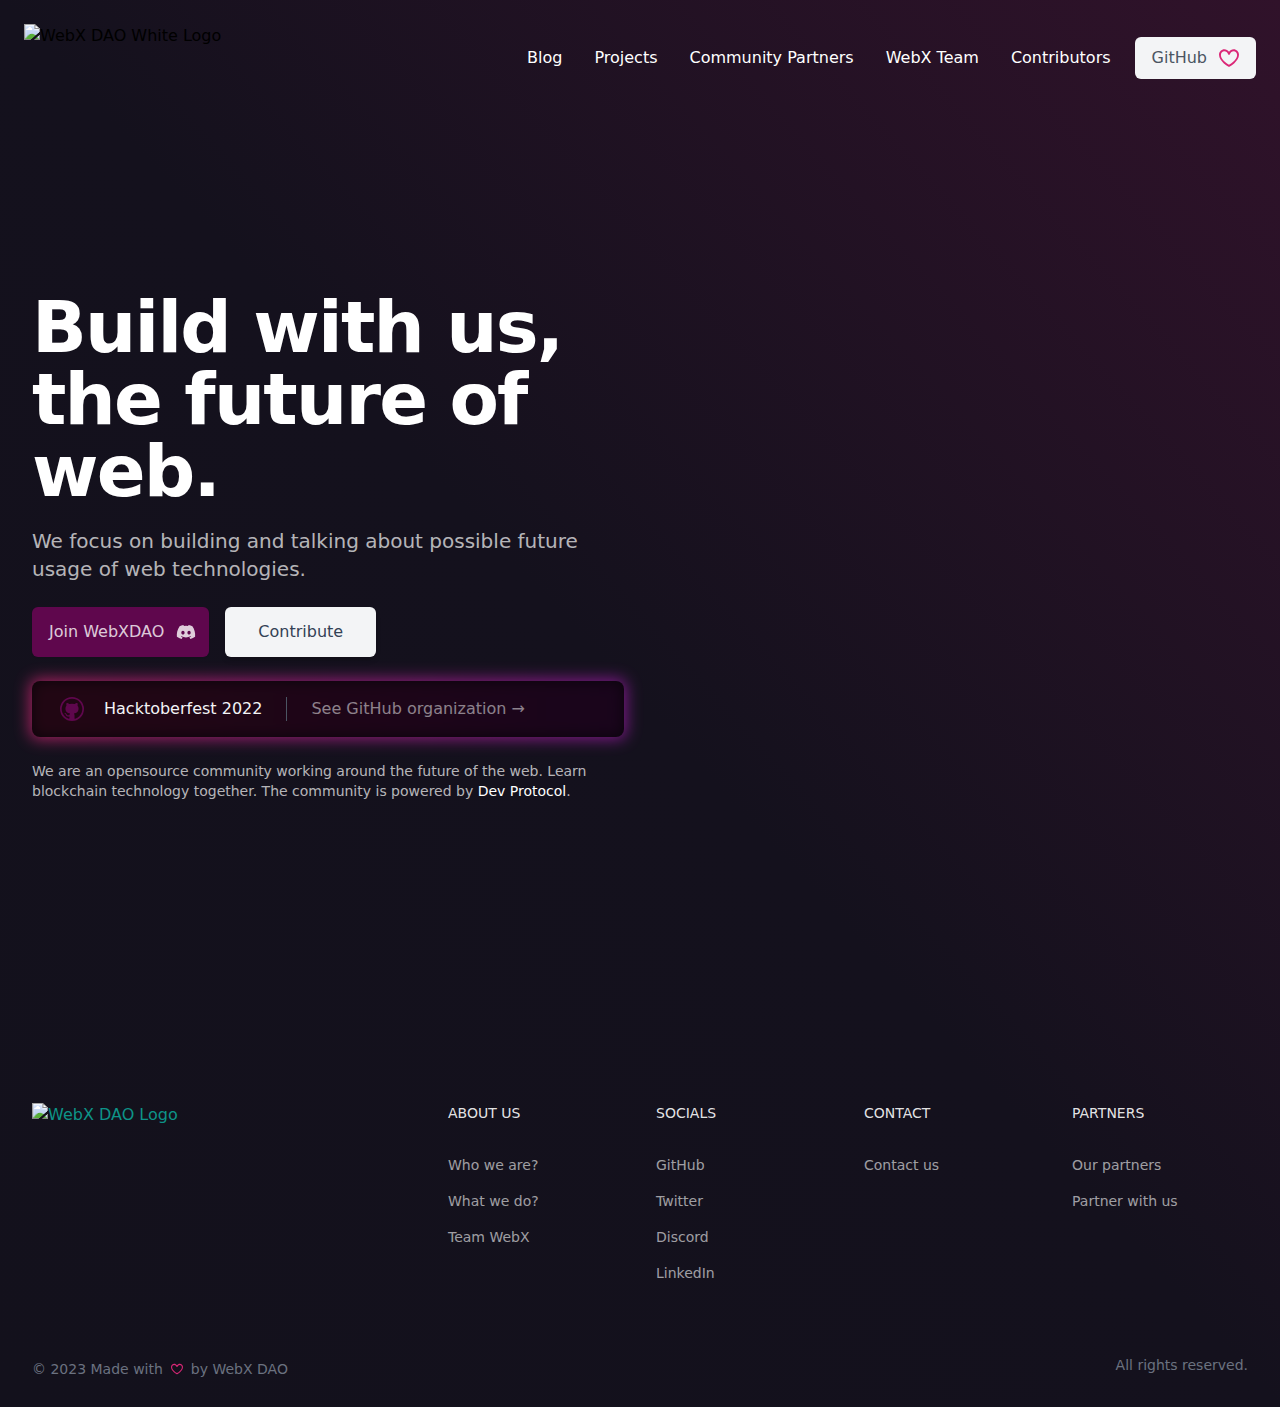
==== commit be3bcee0: "Deploying to gh-pages from @ Panquesito7/web3community.github.io@a60bf42e69537332ba3384d12aa1163044c" ====
--- a/index.html
+++ b/index.html
@@ -1 +1 @@
-<!DOCTYPE html><html lang="en"><head><meta charSet="utf-8"/><title>WebXDAO - Opensource Community</title><meta name="description" content="We are an opensource community working around the future of the web. Learn blockchain technology together. "/><meta name="keywords" content="WebXDAO,Web,Web3,Blockchain,OpenSource,DAO"/><meta name="viewport" content="width=device-width, initial-scale=1"/><meta name="author" content="WebXDAO community"/><meta name="next-head-count" content="6"/><link rel="preload" href="/_next/static/css/65b431bfaf8232a7.css" as="style"/><link rel="stylesheet" href="/_next/static/css/65b431bfaf8232a7.css" data-n-g=""/><noscript data-n-css=""></noscript><script defer="" nomodule="" src="/_next/static/chunks/polyfills-c67a75d1b6f99dc8.js"></script><script src="/_next/static/chunks/webpack-9b312e20a4e32339.js" defer=""></script><script src="/_next/static/chunks/framework-4556c45dd113b893.js" defer=""></script><script src="/_next/static/chunks/main-84ef8f6faac559d3.js" defer=""></script><script src="/_next/static/chunks/pages/_app-79acd416a7662f3b.js" defer=""></script><script src="/_next/static/chunks/1bfc9850-a67b7c1881ed588c.js" defer=""></script><script src="/_next/static/chunks/17007de1-89e7292663199d5c.js" defer=""></script><script src="/_next/static/chunks/415-bf233a3a492f19ae.js" defer=""></script><script src="/_next/static/chunks/pages/index-f4df3bef0808968a.js" defer=""></script><script src="/_next/static/zXB3fbk92kXWA3ES708ZE/_buildManifest.js" defer=""></script><script src="/_next/static/zXB3fbk92kXWA3ES708ZE/_ssgManifest.js" defer=""></script></head><body><div id="__next"><div class="min-h-screen flex flex-col bg-gradient-to-tr from-[#13111C] via-[#14111D] to-[#30122A]"><header class="relative" data-headlessui-state=""><div class="bg-transparent pt-4 sm:pt-6"><nav class="relative mx-auto mb-4 flex max-w-7xl items-center justify-between px-4 sm:px-6" aria-label="Global"><div class="flex items-center flex-1"><div class="flex items-center justify-between w-full md:w-auto"><a href="/"><span class="sr-only ">WebX DAO</span><img class="h-12 w-auto sm:h-12 md:h-[4.2rem] cursor-pointer" src="/images/logo/logo.png" alt="WebX DAO White Logo"/></a><div class="flex items-center -mr-2 md:hidden"><button class="inline-flex items-center justify-center p-2 text-gray-400 bg-transparent rounded-md focus-ring-inset hover:bg-gray-800 focus:outline-none focus:ring-2 focus:ring-white" id="headlessui-popover-button-:Rm:" type="button" aria-expanded="false" data-headlessui-state=""><span class="sr-only">Open main menu</span><svg xmlns="http://www.w3.org/2000/svg" fill="none" viewBox="0 0 24 24" stroke-width="1.5" stroke="currentColor" aria-hidden="true" class="w-6 h-6"><path stroke-linecap="round" stroke-linejoin="round" d="M3.75 6.75h16.5M3.75 12h16.5m-16.5 5.25h16.5"></path></svg></button></div></div></div><div class="hidden md:flex md:items-center md:space-x-6"><div class="hidden space-x-8 md:ml-10 md:flex"><a class="text-base font-medium text-white hover:text-gray-300" href="/blog">Blog</a><a class="text-base font-medium text-white hover:text-gray-300" href="/projects">Projects</a><a class="text-base font-medium text-white hover:text-gray-300" href="/partners">Community Partners</a><a class="text-base font-medium text-white hover:text-gray-300" href="/team">WebX Team</a><a class="text-base font-medium text-white hover:text-gray-300" href="/contributors">Contributors</a></div><a href="#" class="inline-flex items-center px-4 py-2 text-base font-medium text-gray-600 bg-gray-100 border border-transparent rounded-md hover:text-white/80 hover:bg-gray-700">GitHub<svg stroke="currentColor" fill="currentColor" stroke-width="0" role="img" viewBox="0 0 24 24" class="w-5 h-5 ml-3 text-pink-600" aria-hidden="true" height="1em" width="1em" xmlns="http://www.w3.org/2000/svg"><title></title><path d="M17.625 1.499c-2.32 0-4.354 1.203-5.625 3.03-1.271-1.827-3.305-3.03-5.625-3.03C3.129 1.499 0 4.253 0 8.249c0 4.275 3.068 7.847 5.828 10.227a33.14 33.14 0 0 0 5.616 3.876l.028.017.008.003-.001.003c.163.085.342.126.521.125.179.001.358-.041.521-.125l-.001-.003.008-.003.028-.017a33.14 33.14 0 0 0 5.616-3.876C20.932 16.096 24 12.524 24 8.249c0-3.996-3.129-6.75-6.375-6.75zm-.919 15.275a30.766 30.766 0 0 1-4.703 3.316l-.004-.002-.004.002a30.955 30.955 0 0 1-4.703-3.316c-2.677-2.307-5.047-5.298-5.047-8.523 0-2.754 2.121-4.5 4.125-4.5 2.06 0 3.914 1.479 4.544 3.684.143.495.596.797 1.086.796.49.001.943-.302 1.085-.796.63-2.205 2.484-3.684 4.544-3.684 2.004 0 4.125 1.746 4.125 4.5 0 3.225-2.37 6.216-5.048 8.523z"></path></svg></a></div></nav></div></header><div class="flex flex-1 md:flex-row"><main class="flex-1"><div class="flex flex-col h-screen"><div class="relative h-screen overflow-hidden"><section class="h-full"><div class="h-full pt-10 bg-transparent sm:pt-16 lg:overflow-hidden lg:pt-16 lg:pb-14"><div class="mx-auto max-w-7xl lg:px-8"><div class="lg:grid lg:grid-cols-2 lg:gap-8"><div class="max-w-md px-4 mx-auto text-center sm:max-w-2xl sm:px-6 sm:text-center lg:flex lg:items-center lg:px-0 lg:text-left"><div class="lg:py-24"><h1 class="mt-4 text-5xl font-bold tracking-tight text-white sm:mt-5 sm:text-6xl lg:mt-6 xl:text-7xl"><span class="block">Build with us,</span><span class="block text-white">the future of web.</span></h1><p class="mt-3 text-base text-white/70 sm:mt-5 sm:text-xl lg:text-lg xl:text-xl">We focus on building and talking about possible future usage of web technologies.</p><div class="mt-8 sm:mt-6"><div class="sm:mx-auto sm:max-w-7xl"><div class="sm:flex"><div class="flex flex-col w-full mb-6 sm:mt-0 md:flex-row gap-x-4 gap-y-4"><a class="inline-flex items-center justify-center px-4 py-3 text-base font-medium transition-all duration-100 border border-transparent rounded-md shadow-sm hover:border-white/80 bg-cyber-webx text-white/80 hover:text-white hover:bg-gradient-to-r hover:from-pink-700 hover:to-pink-900 focus:outline-none focus:ring-2 focus:ring-cyber-webx focus:ring-offset-2" href="https://dsc.gg/webxdao">Join WebXDAO<svg stroke="currentColor" fill="currentColor" stroke-width="0" viewBox="0 0 640 512" class="w-5 h-5 ml-3 -mr-1" aria-hidden="true" height="1em" width="1em" xmlns="http://www.w3.org/2000/svg"><path d="M524.531,69.836a1.5,1.5,0,0,0-.764-.7A485.065,485.065,0,0,0,404.081,32.03a1.816,1.816,0,0,0-1.923.91,337.461,337.461,0,0,0-14.9,30.6,447.848,447.848,0,0,0-134.426,0,309.541,309.541,0,0,0-15.135-30.6,1.89,1.89,0,0,0-1.924-.91A483.689,483.689,0,0,0,116.085,69.137a1.712,1.712,0,0,0-.788.676C39.068,183.651,18.186,294.69,28.43,404.354a2.016,2.016,0,0,0,.765,1.375A487.666,487.666,0,0,0,176.02,479.918a1.9,1.9,0,0,0,2.063-.676A348.2,348.2,0,0,0,208.12,430.4a1.86,1.86,0,0,0-1.019-2.588,321.173,321.173,0,0,1-45.868-21.853,1.885,1.885,0,0,1-.185-3.126c3.082-2.309,6.166-4.711,9.109-7.137a1.819,1.819,0,0,1,1.9-.256c96.229,43.917,200.41,43.917,295.5,0a1.812,1.812,0,0,1,1.924.233c2.944,2.426,6.027,4.851,9.132,7.16a1.884,1.884,0,0,1-.162,3.126,301.407,301.407,0,0,1-45.89,21.83,1.875,1.875,0,0,0-1,2.611,391.055,391.055,0,0,0,30.014,48.815,1.864,1.864,0,0,0,2.063.7A486.048,486.048,0,0,0,610.7,405.729a1.882,1.882,0,0,0,.765-1.352C623.729,277.594,590.933,167.465,524.531,69.836ZM222.491,337.58c-28.972,0-52.844-26.587-52.844-59.239S193.056,219.1,222.491,219.1c29.665,0,53.306,26.82,52.843,59.239C275.334,310.993,251.924,337.58,222.491,337.58Zm195.38,0c-28.971,0-52.843-26.587-52.843-59.239S388.437,219.1,417.871,219.1c29.667,0,53.307,26.82,52.844,59.239C470.715,310.993,447.538,337.58,417.871,337.58Z"></path></svg></a><a class="inline-flex items-center justify-center px-8 py-3 text-base font-medium transition-all duration-100 bg-gray-100 border border-transparent rounded-md shadow-md border-dark hover:border-white/80 text-slate-700 hover:bg-gray-700 hover:text-slate-100 focus:outline-none focus:ring-2 focus:ring-cyber-webx focus:ring-offset-2" href="https://github.com/webxdao">Contribute</a></div></div><div class="pb-2 flex"><div class="w-full grid gap-8 items-start"><div class="relative group"><div class="absolute -inset-0.5 bg-gradient-to-r from-pink-600 to-fuchsia-700 rounded-lg blur opacity-75 group-hover:opacity-100 transition duration-1000 group-hover:duration-200 animate-tilt"></div><button class="w-full relative px-7 py-4 bg-black/80 rounded-lg leading-none flex items-center divide-x divide-gray-600 "><span class="flex items-center space-x-5 "><svg stroke="currentColor" fill="currentColor" stroke-width="0" viewBox="0 0 24 24" class="w-6 h-6 text-cyber-webx hover:text-pink-600 hover:-rotate-6" height="1em" width="1em" xmlns="http://www.w3.org/2000/svg"><path d="M12 0a12 12 0 1 0 0 24 12 12 0 0 0 0-24zm3.163 21.783h-.093a.513.513 0 0 1-.382-.14.513.513 0 0 1-.14-.372v-1.406c.006-.467.01-.94.01-1.416a3.693 3.693 0 0 0-.151-1.028 1.832 1.832 0 0 0-.542-.875 8.014 8.014 0 0 0 2.038-.471 4.051 4.051 0 0 0 1.466-.964c.407-.427.71-.943.885-1.506a6.77 6.77 0 0 0 .3-2.13 4.138 4.138 0 0 0-.26-1.476 3.892 3.892 0 0 0-.795-1.284 2.81 2.81 0 0 0 .162-.582c.033-.2.05-.402.05-.604 0-.26-.03-.52-.09-.773a5.309 5.309 0 0 0-.221-.763.293.293 0 0 0-.111-.02h-.11c-.23.002-.456.04-.674.111a5.34 5.34 0 0 0-.703.26 6.503 6.503 0 0 0-.661.343c-.215.127-.405.249-.573.362a9.578 9.578 0 0 0-5.143 0 13.507 13.507 0 0 0-.572-.362 6.022 6.022 0 0 0-.672-.342 4.516 4.516 0 0 0-.705-.261 2.203 2.203 0 0 0-.662-.111h-.11a.29.29 0 0 0-.11.02 5.844 5.844 0 0 0-.23.763c-.054.254-.08.513-.081.773 0 .202.017.404.051.604.033.199.086.394.16.582A3.888 3.888 0 0 0 5.702 10a4.142 4.142 0 0 0-.263 1.476 6.871 6.871 0 0 0 .292 2.12c.181.563.483 1.08.884 1.516.415.422.915.75 1.466.964.653.25 1.337.41 2.033.476a1.828 1.828 0 0 0-.452.633 2.99 2.99 0 0 0-.2.744 2.754 2.754 0 0 1-1.175.27 1.788 1.788 0 0 1-1.065-.3 2.904 2.904 0 0 1-.752-.824 3.1 3.1 0 0 0-.292-.382 2.693 2.693 0 0 0-.372-.343 1.841 1.841 0 0 0-.432-.24 1.2 1.2 0 0 0-.481-.101c-.04.001-.08.005-.12.01a.649.649 0 0 0-.162.02.408.408 0 0 0-.13.06.116.116 0 0 0-.06.1.33.33 0 0 0 .14.242c.093.074.17.131.232.171l.03.021c.133.103.261.214.382.333.112.098.213.209.3.33.09.119.168.246.231.381.073.134.15.288.231.463.188.474.522.875.954 1.145.453.243.961.364 1.476.351.174 0 .349-.01.522-.03.172-.028.343-.057.515-.091v1.743a.5.5 0 0 1-.533.521h-.062a10.286 10.286 0 1 1 6.324 0v.005z"></path></svg><span class="pr-6 text-gray-100 text-sm md:text-base">Hacktoberfest 2022</span></span><span class="pl-6 text-white/50 group-hover:text-gray-100 transition duration-200 text-sm md:text-base">See GitHub org →</span></button></div></div></div><p class="mt-3 text-sm text-white/70 sm:mt-4">We are an opensource community working around the future of the web. Learn blockchain technology together. The community is powered by<!-- --> <a class="font-medium text-white" href="https://devprotocol.xyz/">Dev Protocol</a>.</p></div></div></div></div><div class="mt-12 -mb-16 sm:-mb-48 lg:relative lg:m-0"><div class="max-w-md px-4 mx-auto sm:max-w-2xl sm:px-6 lg:max-w-none lg:px-0"><img class="w-full lg:absolute lg:inset-y-0 lg:left-0 lg:h-full lg:w-auto lg:max-w-none" src="/images/shapes/12.png" alt=""/></div></div></div></div></div></section></div></div></main></div><footer class="bg-transparent"><div class="max-w-screen-xl px-4 pt-16 pb-6 mx-auto sm:px-6 lg:px-8 lg:pt-24"><div class="grid grid-cols-1 gap-8 lg:grid-cols-3"><div><div class="flex justify-center text-teal-600 sm:justify-start"><a href="https://webxdao.github.io/"><span class="sr-only">WebX DAO</span><img class="w-auto h-14 sm:h-16" src="/images/logo/logo.png" alt="WebX DAO Logo"/></a></div></div><div class="grid grid-cols-1 gap-8 sm:grid-cols-2 lg:col-span-2 md:grid-cols-4"><div class="sm:text-left"><p class="text-lg sm:text-sm font-medium text-white/90">ABOUT US</p><nav class="mt-4 sm:mt-8" aria-label="ABOUT US"><ul class="space-y-4 text-sm"><li><span class="text-white/60">Who we are?</span></li><li><span class="text-white/60">What we do?</span></li><li><span class="text-white/60">Team WebX</span></li></ul></nav></div><div class="sm:text-left"><p class="text-lg sm:text-sm font-medium text-white/90">SOCIALS</p><nav class="mt-4 sm:mt-8" aria-label="SOCIALS"><ul class="space-y-4 text-sm"><li><span class="text-white/60">GitHub</span></li><li><span class="text-white/60">Twitter</span></li><li><span class="text-white/60">Discord</span></li><li><span class="text-white/60">LinkedIn</span></li></ul></nav></div><div class="sm:text-left"><p class="text-lg sm:text-sm font-medium text-white/90">CONTACT</p><nav class="mt-4 sm:mt-8" aria-label="CONTACT"><ul class="space-y-4 text-sm"><li><span class="text-white/60">Contact us</span></li></ul></nav></div><div class="sm:text-left"><p class="text-lg sm:text-sm font-medium text-white/90">PARTNERS</p><nav class="mt-4 sm:mt-8" aria-label="PARTNERS"><ul class="space-y-4 text-sm"><li><span class="text-white/60">Our partners</span></li><li><span class="text-white/60">Get partner</span></li></ul></nav></div></div></div><div class="pt-6 mt-5 sm:mt-12"><div class="text-center sm:flex sm:justify-between sm:text-left"><p class="text-sm text-gray-500"><span class="block sm:inline">All rights reserved.</span></p><p class="mt-1 text-sm text-gray-500 sm:order-first sm:mt-0"><span class="flex items-center justify-center">© <!-- -->2023<!-- --> Made with<svg stroke="currentColor" fill="currentColor" stroke-width="0" role="img" viewBox="0 0 24 24" class="w-3 h-3 m-2 text-pink-600" aria-hidden="true" height="1em" width="1em" xmlns="http://www.w3.org/2000/svg"><title></title><path d="M17.625 1.499c-2.32 0-4.354 1.203-5.625 3.03-1.271-1.827-3.305-3.03-5.625-3.03C3.129 1.499 0 4.253 0 8.249c0 4.275 3.068 7.847 5.828 10.227a33.14 33.14 0 0 0 5.616 3.876l.028.017.008.003-.001.003c.163.085.342.126.521.125.179.001.358-.041.521-.125l-.001-.003.008-.003.028-.017a33.14 33.14 0 0 0 5.616-3.876C20.932 16.096 24 12.524 24 8.249c0-3.996-3.129-6.75-6.375-6.75zm-.919 15.275a30.766 30.766 0 0 1-4.703 3.316l-.004-.002-.004.002a30.955 30.955 0 0 1-4.703-3.316c-2.677-2.307-5.047-5.298-5.047-8.523 0-2.754 2.121-4.5 4.125-4.5 2.06 0 3.914 1.479 4.544 3.684.143.495.596.797 1.086.796.49.001.943-.302 1.085-.796.63-2.205 2.484-3.684 4.544-3.684 2.004 0 4.125 1.746 4.125 4.5 0 3.225-2.37 6.216-5.048 8.523z"></path></svg>by WebX DAO</span></p></div></div></div></footer></div></div><script id="__NEXT_DATA__" type="application/json">{"props":{"pageProps":{}},"page":"/","query":{},"buildId":"zXB3fbk92kXWA3ES708ZE","nextExport":true,"autoExport":true,"isFallback":false,"scriptLoader":[]}</script></body></html>+<!DOCTYPE html><html lang="en"><head><meta charSet="utf-8"/><title>WebXDAO - OpenSource Community</title><meta name="description" content="We are an OpenSource community working around the future of the web. Learn Blockchain technology together."/><meta name="keywords" content="WebXDAO,Web,Web3,Blockchain,OpenSource,DAO"/><meta name="viewport" content="width=device-width, initial-scale=1"/><meta name="author" content="WebXDAO community"/><meta property="og:title" content="WebXDAO - OpenSource Community"/><meta property="og:image" content="https://github.com/WebXDAO.png"/><meta property="og:url" content="https://webxdao.xyz"/><meta property="og:type" content="website"/><meta property="og:locale" content="en_US"/><meta property="og:description" content="We are an OpenSource community working around the future of the web. Learn Blockchain technology together."/><meta name="next-head-count" content="12"/><link rel="preload" href="/_next/static/css/79c5809ac43afeb6.css" as="style"/><link rel="stylesheet" href="/_next/static/css/79c5809ac43afeb6.css" data-n-g=""/><noscript data-n-css=""></noscript><script defer="" nomodule="" src="/_next/static/chunks/polyfills-c67a75d1b6f99dc8.js"></script><script src="/_next/static/chunks/webpack-9b312e20a4e32339.js" defer=""></script><script src="/_next/static/chunks/framework-4556c45dd113b893.js" defer=""></script><script src="/_next/static/chunks/main-84ef8f6faac559d3.js" defer=""></script><script src="/_next/static/chunks/pages/_app-9daa23c91c28fdd7.js" defer=""></script><script src="/_next/static/chunks/1bfc9850-a67b7c1881ed588c.js" defer=""></script><script src="/_next/static/chunks/17007de1-89e7292663199d5c.js" defer=""></script><script src="/_next/static/chunks/513-fe2a2d27d99f677b.js" defer=""></script><script src="/_next/static/chunks/pages/index-0d176c7b70266d16.js" defer=""></script><script src="/_next/static/2pfsxSRjjSDwCw9vlOlLv/_buildManifest.js" defer=""></script><script src="/_next/static/2pfsxSRjjSDwCw9vlOlLv/_ssgManifest.js" defer=""></script></head><body><div id="__next"><div class="min-h-screen flex flex-col bg-gradient-to-tr from-[#13111C] via-[#14111D] to-[#30122A]"><header class="relative" data-headlessui-state=""><div class="bg-transparent pt-4 sm:pt-6"><nav class="relative mx-auto mb-4 flex max-w-7xl items-center justify-between px-4 sm:px-6" aria-label="Global"><div class="flex items-center flex-1"><div class="flex items-center justify-between w-full md:w-auto"><a href="/"><span class="sr-only ">WebX DAO</span><img class="h-12 w-auto sm:h-12 md:h-[4.2rem] cursor-pointer" src="/images/logo/logo.png" alt="WebX DAO White Logo"/></a><div class="flex items-center -mr-2 md:hidden"><button class="inline-flex items-center justify-center p-2 text-gray-400 bg-transparent rounded-md focus-ring-inset hover:bg-gray-800 focus:outline-none focus:ring-2 focus:ring-white" id="headlessui-popover-button-:Rm:" type="button" aria-expanded="false" data-headlessui-state=""><span class="sr-only">Open main menu</span><svg xmlns="http://www.w3.org/2000/svg" fill="none" viewBox="0 0 24 24" stroke-width="1.5" stroke="currentColor" aria-hidden="true" class="w-6 h-6"><path stroke-linecap="round" stroke-linejoin="round" d="M3.75 6.75h16.5M3.75 12h16.5m-16.5 5.25h16.5"></path></svg></button></div></div></div><div class="hidden md:flex md:items-center md:space-x-6"><div class="hidden space-x-8 md:ml-10 md:flex"><a class="text-base font-medium text-white hover:text-gray-300" href="/blog">Blog</a><a class="text-base font-medium text-white hover:text-gray-300" href="/projects">Projects</a><a class="text-base font-medium text-white hover:text-gray-300" href="/partners">Community Partners</a><a class="text-base font-medium text-white hover:text-gray-300" href="/team">WebX Team</a><a class="text-base font-medium text-white hover:text-gray-300" href="/contributors">Contributors</a></div><a href="https://github.com/WebXDAO" class="inline-flex items-center px-4 py-2 text-base font-medium text-gray-600 bg-gray-100 border border-transparent rounded-md hover:text-white/80 hover:bg-gray-700">GitHub<svg stroke="currentColor" fill="currentColor" stroke-width="0" role="img" viewBox="0 0 24 24" class="w-5 h-5 ml-3 text-pink-600" aria-hidden="true" height="1em" width="1em" xmlns="http://www.w3.org/2000/svg"><title></title><path d="M17.625 1.499c-2.32 0-4.354 1.203-5.625 3.03-1.271-1.827-3.305-3.03-5.625-3.03C3.129 1.499 0 4.253 0 8.249c0 4.275 3.068 7.847 5.828 10.227a33.14 33.14 0 0 0 5.616 3.876l.028.017.008.003-.001.003c.163.085.342.126.521.125.179.001.358-.041.521-.125l-.001-.003.008-.003.028-.017a33.14 33.14 0 0 0 5.616-3.876C20.932 16.096 24 12.524 24 8.249c0-3.996-3.129-6.75-6.375-6.75zm-.919 15.275a30.766 30.766 0 0 1-4.703 3.316l-.004-.002-.004.002a30.955 30.955 0 0 1-4.703-3.316c-2.677-2.307-5.047-5.298-5.047-8.523 0-2.754 2.121-4.5 4.125-4.5 2.06 0 3.914 1.479 4.544 3.684.143.495.596.797 1.086.796.49.001.943-.302 1.085-.796.63-2.205 2.484-3.684 4.544-3.684 2.004 0 4.125 1.746 4.125 4.5 0 3.225-2.37 6.216-5.048 8.523z"></path></svg></a></div></nav></div></header><div class="flex flex-1 md:flex-row"><main class="flex-1"><div class="flex flex-col h-screen"><div class="relative h-screen overflow-hidden"><section class="h-full"><div class="h-full pt-10 bg-transparent sm:pt-16 lg:overflow-hidden lg:pt-16 lg:pb-14"><div class="mx-auto max-w-7xl lg:px-8"><div class="lg:grid lg:grid-cols-2 lg:gap-8"><div class="max-w-md px-4 mx-auto text-center sm:max-w-2xl sm:px-6 sm:text-center lg:flex lg:items-center lg:px-0 lg:text-left"><div class="lg:py-24"><h1 class="mt-4 text-5xl font-bold tracking-tight text-white sm:mt-5 sm:text-6xl lg:mt-6 xl:text-7xl"><span class="block">Build with us,</span><span class="block text-white">the future of web.</span></h1><p class="mt-3 text-base text-white/70 sm:mt-5 sm:text-xl lg:text-lg xl:text-xl">We focus on building and talking about possible future usage of web technologies.</p><div class="mt-8 sm:mt-6"><div class="sm:mx-auto sm:max-w-7xl"><div class="sm:flex"><div class="flex flex-col w-full mb-6 sm:mt-0 md:flex-row gap-x-4 gap-y-4"><a class="inline-flex items-center justify-center px-4 py-3 text-base font-medium transition-all duration-100 border border-transparent rounded-md shadow-sm hover:border-white/80 bg-cyber-webx text-white/80 hover:text-white hover:bg-gradient-to-r hover:from-pink-700 hover:to-pink-900 focus:outline-none focus:ring-2 focus:ring-cyber-webx focus:ring-offset-2" href="https://dsc.gg/webxdao">Join WebXDAO<svg stroke="currentColor" fill="currentColor" stroke-width="0" viewBox="0 0 640 512" class="w-5 h-5 ml-3 -mr-1" aria-hidden="true" height="1em" width="1em" xmlns="http://www.w3.org/2000/svg"><path d="M524.531,69.836a1.5,1.5,0,0,0-.764-.7A485.065,485.065,0,0,0,404.081,32.03a1.816,1.816,0,0,0-1.923.91,337.461,337.461,0,0,0-14.9,30.6,447.848,447.848,0,0,0-134.426,0,309.541,309.541,0,0,0-15.135-30.6,1.89,1.89,0,0,0-1.924-.91A483.689,483.689,0,0,0,116.085,69.137a1.712,1.712,0,0,0-.788.676C39.068,183.651,18.186,294.69,28.43,404.354a2.016,2.016,0,0,0,.765,1.375A487.666,487.666,0,0,0,176.02,479.918a1.9,1.9,0,0,0,2.063-.676A348.2,348.2,0,0,0,208.12,430.4a1.86,1.86,0,0,0-1.019-2.588,321.173,321.173,0,0,1-45.868-21.853,1.885,1.885,0,0,1-.185-3.126c3.082-2.309,6.166-4.711,9.109-7.137a1.819,1.819,0,0,1,1.9-.256c96.229,43.917,200.41,43.917,295.5,0a1.812,1.812,0,0,1,1.924.233c2.944,2.426,6.027,4.851,9.132,7.16a1.884,1.884,0,0,1-.162,3.126,301.407,301.407,0,0,1-45.89,21.83,1.875,1.875,0,0,0-1,2.611,391.055,391.055,0,0,0,30.014,48.815,1.864,1.864,0,0,0,2.063.7A486.048,486.048,0,0,0,610.7,405.729a1.882,1.882,0,0,0,.765-1.352C623.729,277.594,590.933,167.465,524.531,69.836ZM222.491,337.58c-28.972,0-52.844-26.587-52.844-59.239S193.056,219.1,222.491,219.1c29.665,0,53.306,26.82,52.843,59.239C275.334,310.993,251.924,337.58,222.491,337.58Zm195.38,0c-28.971,0-52.843-26.587-52.843-59.239S388.437,219.1,417.871,219.1c29.667,0,53.307,26.82,52.844,59.239C470.715,310.993,447.538,337.58,417.871,337.58Z"></path></svg></a><a class="inline-flex items-center justify-center px-8 py-3 text-base font-medium transition-all duration-100 bg-gray-100 border border-transparent rounded-md shadow-md border-dark hover:border-white/80 text-slate-700 hover:bg-gray-700 hover:text-slate-100 focus:outline-none focus:ring-2 focus:ring-cyber-webx focus:ring-offset-2" href="https://github.com/WebXDAO">Contribute</a></div></div><div class="pb-2 flex"><div class="w-full grid gap-8 items-start"><div class="relative group"><div class="absolute -inset-0.5 bg-gradient-to-r from-pink-600 to-fuchsia-700 rounded-lg blur opacity-75 group-hover:opacity-100 transition duration-1000 group-hover:duration-200 animate-tilt"></div><button class="w-full relative px-7 py-4 bg-black/80 rounded-lg leading-none flex items-center divide-x divide-gray-600 "><span class="flex items-center space-x-5 "><svg stroke="currentColor" fill="currentColor" stroke-width="0" viewBox="0 0 24 24" class="w-6 h-6 text-cyber-webx hover:text-pink-600 hover:-rotate-6" height="1em" width="1em" xmlns="http://www.w3.org/2000/svg"><path d="M12 0a12 12 0 1 0 0 24 12 12 0 0 0 0-24zm3.163 21.783h-.093a.513.513 0 0 1-.382-.14.513.513 0 0 1-.14-.372v-1.406c.006-.467.01-.94.01-1.416a3.693 3.693 0 0 0-.151-1.028 1.832 1.832 0 0 0-.542-.875 8.014 8.014 0 0 0 2.038-.471 4.051 4.051 0 0 0 1.466-.964c.407-.427.71-.943.885-1.506a6.77 6.77 0 0 0 .3-2.13 4.138 4.138 0 0 0-.26-1.476 3.892 3.892 0 0 0-.795-1.284 2.81 2.81 0 0 0 .162-.582c.033-.2.05-.402.05-.604 0-.26-.03-.52-.09-.773a5.309 5.309 0 0 0-.221-.763.293.293 0 0 0-.111-.02h-.11c-.23.002-.456.04-.674.111a5.34 5.34 0 0 0-.703.26 6.503 6.503 0 0 0-.661.343c-.215.127-.405.249-.573.362a9.578 9.578 0 0 0-5.143 0 13.507 13.507 0 0 0-.572-.362 6.022 6.022 0 0 0-.672-.342 4.516 4.516 0 0 0-.705-.261 2.203 2.203 0 0 0-.662-.111h-.11a.29.29 0 0 0-.11.02 5.844 5.844 0 0 0-.23.763c-.054.254-.08.513-.081.773 0 .202.017.404.051.604.033.199.086.394.16.582A3.888 3.888 0 0 0 5.702 10a4.142 4.142 0 0 0-.263 1.476 6.871 6.871 0 0 0 .292 2.12c.181.563.483 1.08.884 1.516.415.422.915.75 1.466.964.653.25 1.337.41 2.033.476a1.828 1.828 0 0 0-.452.633 2.99 2.99 0 0 0-.2.744 2.754 2.754 0 0 1-1.175.27 1.788 1.788 0 0 1-1.065-.3 2.904 2.904 0 0 1-.752-.824 3.1 3.1 0 0 0-.292-.382 2.693 2.693 0 0 0-.372-.343 1.841 1.841 0 0 0-.432-.24 1.2 1.2 0 0 0-.481-.101c-.04.001-.08.005-.12.01a.649.649 0 0 0-.162.02.408.408 0 0 0-.13.06.116.116 0 0 0-.06.1.33.33 0 0 0 .14.242c.093.074.17.131.232.171l.03.021c.133.103.261.214.382.333.112.098.213.209.3.33.09.119.168.246.231.381.073.134.15.288.231.463.188.474.522.875.954 1.145.453.243.961.364 1.476.351.174 0 .349-.01.522-.03.172-.028.343-.057.515-.091v1.743a.5.5 0 0 1-.533.521h-.062a10.286 10.286 0 1 1 6.324 0v.005z"></path></svg><span class="pr-6 text-gray-100 text-sm md:text-base">Hacktoberfest 2022</span></span><span class="pl-6 text-white/50 group-hover:text-gray-100 transition duration-200 text-sm md:text-base">See GitHub organization →</span></button></div></div></div><p class="mt-3 text-sm text-white/70 sm:mt-4">We are an opensource community working around the future of the web. Learn blockchain technology together. The community is powered by<!-- --> <a class="font-medium text-white" href="https://devprotocol.xyz/">Dev Protocol</a>.</p></div></div></div></div><div class="mt-12 -mb-16 sm:-mb-48 lg:relative lg:m-0"><div class="max-w-md px-4 mx-auto sm:max-w-2xl sm:px-6 lg:max-w-none lg:px-0"><img class="w-full lg:absolute lg:inset-y-0 lg:left-0 lg:h-full lg:w-auto lg:max-w-none" src="/images/shapes/12.png" alt=""/></div></div></div></div></div></section></div></div></main></div><footer class="bg-transparent"><div class="max-w-screen-xl px-4 pt-16 pb-6 mx-auto sm:px-6 lg:px-8 lg:pt-24"><div class="grid grid-cols-1 gap-8 lg:grid-cols-3"><div><div class="flex justify-center text-teal-600 sm:justify-start"><a href="https://webxdao.xyz"><span class="sr-only">WebX DAO</span><img class="w-auto h-14 sm:h-16" src="/images/logo/logo.png" alt="WebX DAO Logo"/></a></div></div><div class="grid grid-cols-1 gap-8 sm:grid-cols-2 lg:col-span-2 md:grid-cols-4"><div class="sm:text-left"><p class="text-lg sm:text-sm font-medium text-white/90">ABOUT US</p><nav class="mt-4 sm:mt-8" aria-label="ABOUT US"><ul class="space-y-4 text-sm"><li><span class="text-white/60 cursor-pointer">Who we are?</span></li><li><span class="text-white/60 cursor-pointer">What we do?</span></li><li><span class="text-white/60 cursor-pointer">Team WebX</span></li></ul></nav></div><div class="sm:text-left"><p class="text-lg sm:text-sm font-medium text-white/90">SOCIALS</p><nav class="mt-4 sm:mt-8" aria-label="SOCIALS"><ul class="space-y-4 text-sm"><li><span class="text-white/60 cursor-pointer">GitHub</span></li><li><span class="text-white/60 cursor-pointer">Twitter</span></li><li><span class="text-white/60 cursor-pointer">Discord</span></li><li><span class="text-white/60 cursor-pointer">LinkedIn</span></li></ul></nav></div><div class="sm:text-left"><p class="text-lg sm:text-sm font-medium text-white/90">CONTACT</p><nav class="mt-4 sm:mt-8" aria-label="CONTACT"><ul class="space-y-4 text-sm"><li><span class="text-white/60 cursor-pointer">Contact us</span></li></ul></nav></div><div class="sm:text-left"><p class="text-lg sm:text-sm font-medium text-white/90">PARTNERS</p><nav class="mt-4 sm:mt-8" aria-label="PARTNERS"><ul class="space-y-4 text-sm"><li><span class="text-white/60 cursor-pointer">Our partners</span></li><li><span class="text-white/60 cursor-pointer">Partner with us</span></li></ul></nav></div></div></div><div class="pt-6 mt-5 sm:mt-12"><div class="text-center sm:flex sm:justify-between sm:text-left"><p class="text-sm text-gray-500"><span class="block sm:inline">All rights reserved.</span></p><p class="mt-1 text-sm text-gray-500 sm:order-first sm:mt-0"><span class="flex items-center justify-center">© <!-- -->2023<!-- --> Made with<svg stroke="currentColor" fill="currentColor" stroke-width="0" role="img" viewBox="0 0 24 24" class="w-3 h-3 m-2 text-pink-600" aria-hidden="true" height="1em" width="1em" xmlns="http://www.w3.org/2000/svg"><title></title><path d="M17.625 1.499c-2.32 0-4.354 1.203-5.625 3.03-1.271-1.827-3.305-3.03-5.625-3.03C3.129 1.499 0 4.253 0 8.249c0 4.275 3.068 7.847 5.828 10.227a33.14 33.14 0 0 0 5.616 3.876l.028.017.008.003-.001.003c.163.085.342.126.521.125.179.001.358-.041.521-.125l-.001-.003.008-.003.028-.017a33.14 33.14 0 0 0 5.616-3.876C20.932 16.096 24 12.524 24 8.249c0-3.996-3.129-6.75-6.375-6.75zm-.919 15.275a30.766 30.766 0 0 1-4.703 3.316l-.004-.002-.004.002a30.955 30.955 0 0 1-4.703-3.316c-2.677-2.307-5.047-5.298-5.047-8.523 0-2.754 2.121-4.5 4.125-4.5 2.06 0 3.914 1.479 4.544 3.684.143.495.596.797 1.086.796.49.001.943-.302 1.085-.796.63-2.205 2.484-3.684 4.544-3.684 2.004 0 4.125 1.746 4.125 4.5 0 3.225-2.37 6.216-5.048 8.523z"></path></svg>by WebX DAO</span></p></div></div></div></footer></div></div><script id="__NEXT_DATA__" type="application/json">{"props":{"pageProps":{}},"page":"/","query":{},"buildId":"2pfsxSRjjSDwCw9vlOlLv","nextExport":true,"autoExport":true,"isFallback":false,"scriptLoader":[]}</script></body></html>--- a/_next/static/css/79c5809ac43afeb6.css
+++ b/_next/static/css/79c5809ac43afeb6.css
@@ -0,0 +1,5 @@
+@import url("https://fonts.googleapis.com/css2?family=Poppins&display=swap");
+
+/*
+! tailwindcss v3.2.4 | MIT License | https://tailwindcss.com
+*/*,:after,:before{box-sizing:border-box;border:0 solid #e5e7eb}:after,:before{--tw-content:""}html{line-height:1.5;-webkit-text-size-adjust:100%;-moz-tab-size:4;-o-tab-size:4;tab-size:4;font-feature-settings:normal}body{margin:0;line-height:inherit}hr{height:0;color:inherit;border-top-width:1px}abbr:where([title]){-webkit-text-decoration:underline dotted;text-decoration:underline dotted}h1,h2,h3,h4,h5,h6{font-size:inherit;font-weight:inherit}a{color:inherit;text-decoration:inherit}b,strong{font-weight:bolder}code,kbd,pre,samp{font-family:ui-monospace,SFMono-Regular,Menlo,Monaco,Consolas,Liberation Mono,Courier New,monospace;font-size:1em}small{font-size:80%}sub,sup{font-size:75%;line-height:0;position:relative;vertical-align:baseline}sub{bottom:-.25em}sup{top:-.5em}table{text-indent:0;border-color:inherit;border-collapse:collapse}button,input,optgroup,select,textarea{font-family:inherit;font-size:100%;font-weight:inherit;line-height:inherit;color:inherit;margin:0;padding:0}button,select{text-transform:none}[type=button],[type=reset],[type=submit],button{-webkit-appearance:button;background-color:transparent;background-image:none}:-moz-focusring{outline:auto}:-moz-ui-invalid{box-shadow:none}progress{vertical-align:baseline}::-webkit-inner-spin-button,::-webkit-outer-spin-button{height:auto}[type=search]{-webkit-appearance:textfield;outline-offset:-2px}::-webkit-search-decoration{-webkit-appearance:none}::-webkit-file-upload-button{-webkit-appearance:button;font:inherit}summary{display:list-item}blockquote,dd,dl,figure,h1,h2,h3,h4,h5,h6,hr,p,pre{margin:0}fieldset{margin:0}fieldset,legend{padding:0}menu,ol,ul{list-style:none;margin:0;padding:0}textarea{resize:vertical}input::-moz-placeholder,textarea::-moz-placeholder{opacity:1;color:#9ca3af}input::placeholder,textarea::placeholder{opacity:1;color:#9ca3af}[role=button],button{cursor:pointer}:disabled{cursor:default}audio,canvas,embed,iframe,img,object,svg,video{display:block;vertical-align:middle}img,video{max-width:100%;height:auto}[hidden]{display:none}html{font-family:Inter var,ui-sans-serif,system-ui,-apple-system,BlinkMacSystemFont,Segoe UI,Roboto,Helvetica Neue,Arial,Noto Sans,sans-serif,Apple Color Emoji,Segoe UI Emoji,Segoe UI Symbol,Noto Color Emoji}*,:after,:before{--tw-border-spacing-x:0;--tw-border-spacing-y:0;--tw-translate-x:0;--tw-translate-y:0;--tw-rotate:0;--tw-skew-x:0;--tw-skew-y:0;--tw-scale-x:1;--tw-scale-y:1;--tw-pan-x: ;--tw-pan-y: ;--tw-pinch-zoom: ;--tw-scroll-snap-strictness:proximity;--tw-ordinal: ;--tw-slashed-zero: ;--tw-numeric-figure: ;--tw-numeric-spacing: ;--tw-numeric-fraction: ;--tw-ring-inset: ;--tw-ring-offset-width:0px;--tw-ring-offset-color:#fff;--tw-ring-color:rgba(59,130,246,.5);--tw-ring-offset-shadow:0 0 #0000;--tw-ring-shadow:0 0 #0000;--tw-shadow:0 0 #0000;--tw-shadow-colored:0 0 #0000;--tw-blur: ;--tw-brightness: ;--tw-contrast: ;--tw-grayscale: ;--tw-hue-rotate: ;--tw-invert: ;--tw-saturate: ;--tw-sepia: ;--tw-drop-shadow: ;--tw-backdrop-blur: ;--tw-backdrop-brightness: ;--tw-backdrop-contrast: ;--tw-backdrop-grayscale: ;--tw-backdrop-hue-rotate: ;--tw-backdrop-invert: ;--tw-backdrop-opacity: ;--tw-backdrop-saturate: ;--tw-backdrop-sepia: }::-webkit-backdrop{--tw-border-spacing-x:0;--tw-border-spacing-y:0;--tw-translate-x:0;--tw-translate-y:0;--tw-rotate:0;--tw-skew-x:0;--tw-skew-y:0;--tw-scale-x:1;--tw-scale-y:1;--tw-pan-x: ;--tw-pan-y: ;--tw-pinch-zoom: ;--tw-scroll-snap-strictness:proximity;--tw-ordinal: ;--tw-slashed-zero: ;--tw-numeric-figure: ;--tw-numeric-spacing: ;--tw-numeric-fraction: ;--tw-ring-inset: ;--tw-ring-offset-width:0px;--tw-ring-offset-color:#fff;--tw-ring-color:rgba(59,130,246,.5);--tw-ring-offset-shadow:0 0 #0000;--tw-ring-shadow:0 0 #0000;--tw-shadow:0 0 #0000;--tw-shadow-colored:0 0 #0000;--tw-blur: ;--tw-brightness: ;--tw-contrast: ;--tw-grayscale: ;--tw-hue-rotate: ;--tw-invert: ;--tw-saturate: ;--tw-sepia: ;--tw-drop-shadow: ;--tw-backdrop-blur: ;--tw-backdrop-brightness: ;--tw-backdrop-contrast: ;--tw-backdrop-grayscale: ;--tw-backdrop-hue-rotate: ;--tw-backdrop-invert: ;--tw-backdrop-opacity: ;--tw-backdrop-saturate: ;--tw-backdrop-sepia: }::backdrop{--tw-border-spacing-x:0;--tw-border-spacing-y:0;--tw-translate-x:0;--tw-translate-y:0;--tw-rotate:0;--tw-skew-x:0;--tw-skew-y:0;--tw-scale-x:1;--tw-scale-y:1;--tw-pan-x: ;--tw-pan-y: ;--tw-pinch-zoom: ;--tw-scroll-snap-strictness:proximity;--tw-ordinal: ;--tw-slashed-zero: ;--tw-numeric-figure: ;--tw-numeric-spacing: ;--tw-numeric-fraction: ;--tw-ring-inset: ;--tw-ring-offset-width:0px;--tw-ring-offset-color:#fff;--tw-ring-color:rgba(59,130,246,.5);--tw-ring-offset-shadow:0 0 #0000;--tw-ring-shadow:0 0 #0000;--tw-shadow:0 0 #0000;--tw-shadow-colored:0 0 #0000;--tw-blur: ;--tw-brightness: ;--tw-contrast: ;--tw-grayscale: ;--tw-hue-rotate: ;--tw-invert: ;--tw-saturate: ;--tw-sepia: ;--tw-drop-shadow: ;--tw-backdrop-blur: ;--tw-backdrop-brightness: ;--tw-backdrop-contrast: ;--tw-backdrop-grayscale: ;--tw-backdrop-hue-rotate: ;--tw-backdrop-invert: ;--tw-backdrop-opacity: ;--tw-backdrop-saturate: ;--tw-backdrop-sepia: }.container{width:100%}@media (min-width:640px){.container{max-width:640px}}@media (min-width:768px){.container{max-width:768px}}@media (min-width:1024px){.container{max-width:1024px}}@media (min-width:1280px){.container{max-width:1280px}}@media (min-width:1536px){.container{max-width:1536px}}.sr-only{width:1px;height:1px;padding:0;margin:-1px;overflow:hidden;clip:rect(0,0,0,0);white-space:nowrap;border-width:0}.absolute,.sr-only{position:absolute}.relative{position:relative}.-inset-0\.5{top:-.125rem;right:-.125rem;bottom:-.125rem;left:-.125rem}.-inset-0{top:0;bottom:0}.-inset-0,.inset-x-0{right:0;left:0}.top-0{top:0}.left-0{left:0}.z-10{z-index:10}.col-span-1{grid-column:span 1/span 1}.col-span-2{grid-column:span 2/span 2}.col-span-3{grid-column:span 3/span 3}.m-7{margin:1.75rem}.m-5{margin:1.25rem}.m-10{margin:2.5rem}.m-auto{margin:auto}.m-2{margin:.5rem}.m-8{margin:2rem}.m-1{margin:.25rem}.mx-auto{margin-left:auto;margin-right:auto}.my-2{margin-top:.5rem;margin-bottom:.5rem}.mx-0{margin-left:0;margin-right:0}.my-7{margin-top:1.75rem;margin-bottom:1.75rem}.my-0{margin-top:0;margin-bottom:0}.my-\[40px\]{margin-top:40px;margin-bottom:40px}.my-8{margin-top:2rem;margin-bottom:2rem}.mx-10{margin-left:2.5rem;margin-right:2.5rem}.mx-1{margin-left:.25rem;margin-right:.25rem}.mt-4{margin-top:1rem}.mt-10{margin-top:2.5rem}.mt-5{margin-top:1.25rem}.mr-2\.5{margin-right:.625rem}.ml-2\.5{margin-left:.625rem}.mb-2\.5{margin-bottom:.625rem}.mr-2{margin-right:.5rem}.ml-2{margin-left:.5rem}.mb-2{margin-bottom:.5rem}.mt-0{margin-top:0}.mb-0{margin-bottom:0}.mt-6{margin-top:1.5rem}.mt-20{margin-top:5rem}.mb-4{margin-bottom:1rem}.mb-8{margin-bottom:2rem}.mb-6{margin-bottom:1.5rem}.mr-1{margin-right:.25rem}.mt-1{margin-top:.25rem}.-mr-2{margin-right:-.5rem}.ml-3{margin-left:.75rem}.mt-3{margin-top:.75rem}.mb-5{margin-bottom:1.25rem}.mt-8{margin-top:2rem}.mt-2{margin-top:.5rem}.ml-1{margin-left:.25rem}.-mr-1{margin-right:-.25rem}.mt-12{margin-top:3rem}.-mb-16{margin-bottom:-4rem}.block{display:block}.inline-block{display:inline-block}.flex{display:flex}.inline-flex{display:inline-flex}.grid{display:grid}.hidden{display:none}.h-screen{height:100vh}.h-min{height:-webkit-min-content;height:-moz-min-content;height:min-content}.h-80{height:20rem}.h-full{height:100%}.h-64{height:16rem}.h-40{height:10rem}.h-fit{height:-webkit-fit-content;height:-moz-fit-content;height:fit-content}.h-\[1em\]{height:1em}.h-48{height:12rem}.h-5{height:1.25rem}.h-24{height:6rem}.h-1{height:.25rem}.h-72{height:18rem}.h-16{height:4rem}.h-14{height:3.5rem}.h-3{height:.75rem}.h-12{height:3rem}.h-6{height:1.5rem}.h-4{height:1rem}.min-h-screen{min-height:100vh}.min-h-full{min-height:100%}.w-full{width:100%}.w-min{width:-webkit-min-content;width:-moz-min-content;width:min-content}.w-\[17\.5rem\]{width:17.5rem}.w-4\/5{width:80%}.w-48{width:12rem}.w-40{width:10rem}.w-fit{width:-webkit-fit-content;width:-moz-fit-content;width:fit-content}.w-\[1\.25em\]{width:1.25em}.w-5{width:1.25rem}.w-24{width:6rem}.w-64{width:16rem}.w-16{width:4rem}.w-auto{width:auto}.w-3{width:.75rem}.w-6{width:1.5rem}.w-1\/3{width:33.333333%}.w-4{width:1rem}.max-w-max{max-width:-webkit-max-content;max-width:-moz-max-content;max-width:max-content}.max-w-5xl{max-width:64rem}.max-w-screen-xl{max-width:1280px}.max-w-7xl{max-width:80rem}.max-w-2xl{max-width:42rem}.max-w-md{max-width:28rem}.max-w-lg{max-width:32rem}.flex-1{flex:1 1 0%}.flex-shrink-0{flex-shrink:0}.flex-shrink{flex-shrink:1}.flex-grow,.grow{flex-grow:1}.origin-top{transform-origin:top}.scale-95{--tw-scale-x:.95;--tw-scale-y:.95}.scale-100,.scale-95{transform:translate(var(--tw-translate-x),var(--tw-translate-y)) rotate(var(--tw-rotate)) skewX(var(--tw-skew-x)) skewY(var(--tw-skew-y)) scaleX(var(--tw-scale-x)) scaleY(var(--tw-scale-y))}.scale-100{--tw-scale-x:1;--tw-scale-y:1}.transform{transform:translate(var(--tw-translate-x),var(--tw-translate-y)) rotate(var(--tw-rotate)) skewX(var(--tw-skew-x)) skewY(var(--tw-skew-y)) scaleX(var(--tw-scale-x)) scaleY(var(--tw-scale-y))}.cursor-pointer{cursor:pointer}.grid-cols-1{grid-template-columns:repeat(1,minmax(0,1fr))}.grid-cols-3{grid-template-columns:repeat(3,minmax(0,1fr))}.grid-cols-2{grid-template-columns:repeat(2,minmax(0,1fr))}.flex-row{flex-direction:row}.flex-col{flex-direction:column}.flex-wrap{flex-wrap:wrap}.content-start{align-content:flex-start}.items-start{align-items:flex-start}.items-end{align-items:flex-end}.items-center{align-items:center}.items-stretch{align-items:stretch}.justify-start{justify-content:flex-start}.justify-center{justify-content:center}.justify-between{justify-content:space-between}.justify-evenly{justify-content:space-evenly}.gap-6{gap:1.5rem}.gap-8{gap:2rem}.gap-4{gap:1rem}.gap-y-3{row-gap:.75rem}.gap-x-6{-moz-column-gap:1.5rem;column-gap:1.5rem}.gap-y-16{row-gap:4rem}.gap-x-4{-moz-column-gap:1rem;column-gap:1rem}.gap-x-3{-moz-column-gap:.75rem;column-gap:.75rem}.gap-y-4{row-gap:1rem}.space-x-3>:not([hidden])~:not([hidden]){--tw-space-x-reverse:0;margin-right:calc(.75rem * var(--tw-space-x-reverse));margin-left:calc(.75rem * calc(1 - var(--tw-space-x-reverse)))}.space-y-4>:not([hidden])~:not([hidden]){--tw-space-y-reverse:0;margin-top:calc(1rem * calc(1 - var(--tw-space-y-reverse)));margin-bottom:calc(1rem * var(--tw-space-y-reverse))}.space-x-8>:not([hidden])~:not([hidden]){--tw-space-x-reverse:0;margin-right:calc(2rem * var(--tw-space-x-reverse));margin-left:calc(2rem * calc(1 - var(--tw-space-x-reverse)))}.space-y-1>:not([hidden])~:not([hidden]){--tw-space-y-reverse:0;margin-top:calc(.25rem * calc(1 - var(--tw-space-y-reverse)));margin-bottom:calc(.25rem * var(--tw-space-y-reverse))}.space-x-5>:not([hidden])~:not([hidden]){--tw-space-x-reverse:0;margin-right:calc(1.25rem * var(--tw-space-x-reverse));margin-left:calc(1.25rem * calc(1 - var(--tw-space-x-reverse)))}.divide-x>:not([hidden])~:not([hidden]){--tw-divide-x-reverse:0;border-right-width:calc(1px * var(--tw-divide-x-reverse));border-left-width:calc(1px * calc(1 - var(--tw-divide-x-reverse)))}.divide-gray-600>:not([hidden])~:not([hidden]){--tw-divide-opacity:1;border-color:rgb(75 85 99/var(--tw-divide-opacity))}.overflow-hidden{overflow:hidden}.overflow-visible{overflow:visible}.truncate{overflow:hidden;text-overflow:ellipsis;white-space:nowrap}.rounded-md{border-radius:.375rem}.rounded-2xl{border-radius:1rem}.rounded-full{border-radius:9999px}.rounded-lg{border-radius:.5rem}.rounded{border-radius:.25rem}.rounded-xl{border-radius:.75rem}.rounded-t{border-top-left-radius:.25rem;border-top-right-radius:.25rem}.border{border-width:1px}.border-8{border-width:8px}.border-solid{border-style:solid}.border-transparent{border-color:transparent}.border-black\/25{border-color:rgba(0,0,0,.25)}.border-gray-700{--tw-border-opacity:1;border-color:rgb(55 65 81/var(--tw-border-opacity))}.bg-cyber-webx{--tw-bg-opacity:1;background-color:rgb(95 7 77/var(--tw-bg-opacity))}.bg-pink-100{--tw-bg-opacity:1;background-color:rgb(252 231 243/var(--tw-bg-opacity))}.bg-white{--tw-bg-opacity:1;background-color:rgb(255 255 255/var(--tw-bg-opacity))}.bg-green-500{--tw-bg-opacity:1;background-color:rgb(34 197 94/var(--tw-bg-opacity))}.bg-gray-50{--tw-bg-opacity:1;background-color:rgb(249 250 251/var(--tw-bg-opacity))}.bg-gray-800{--tw-bg-opacity:1;background-color:rgb(31 41 55/var(--tw-bg-opacity))}.bg-gray-700{--tw-bg-opacity:1;background-color:rgb(55 65 81/var(--tw-bg-opacity))}.bg-transparent{background-color:transparent}.bg-gray-100{--tw-bg-opacity:1;background-color:rgb(243 244 246/var(--tw-bg-opacity))}.bg-gradient1\/50{background-color:rgba(20,17,29,.5)}.bg-white\/20{background-color:hsla(0,0%,100%,.2)}.bg-blue-100{--tw-bg-opacity:1;background-color:rgb(219 234 254/var(--tw-bg-opacity))}.bg-slate-900\/60{background-color:rgba(15,23,42,.6)}.bg-blue-500\/20{background-color:rgba(59,130,246,.2)}.bg-black\/80{background-color:rgba(0,0,0,.8)}.bg-opacity-5{--tw-bg-opacity:0.05}.bg-gradient-to-tr{background-image:linear-gradient(to top right,var(--tw-gradient-stops))}.bg-gradient-to-r{background-image:linear-gradient(to right,var(--tw-gradient-stops))}.from-\[\#13111C\]{--tw-gradient-from:#13111c;--tw-gradient-to:rgba(19,17,28,0);--tw-gradient-stops:var(--tw-gradient-from),var(--tw-gradient-to)}.from-pink-500{--tw-gradient-from:#ec4899;--tw-gradient-to:rgba(236,72,153,0);--tw-gradient-stops:var(--tw-gradient-from),var(--tw-gradient-to)}.from-pink-600{--tw-gradient-from:#db2777;--tw-gradient-to:rgba(219,39,119,0);--tw-gradient-stops:var(--tw-gradient-from),var(--tw-gradient-to)}.via-\[\#14111D\]{--tw-gradient-to:rgba(20,17,29,0);--tw-gradient-stops:var(--tw-gradient-from),#14111d,var(--tw-gradient-to)}.to-\[\#30122A\]{--tw-gradient-to:#30122a}.to-pink-700{--tw-gradient-to:#be185d}.to-fuchsia-700{--tw-gradient-to:#a21caf}.bg-contain{background-size:contain}.bg-clip-text{-webkit-background-clip:text;background-clip:text}.fill-current{fill:currentColor}.object-contain{-o-object-fit:contain;object-fit:contain}.object-cover{-o-object-fit:cover;object-fit:cover}.object-center{-o-object-position:center;object-position:center}.p-3{padding:.75rem}.p-4{padding:1rem}.p-5{padding:1.25rem}.p-2{padding:.5rem}.p-8{padding:2rem}.p-6{padding:1.5rem}.px-4{padding-left:1rem;padding-right:1rem}.py-16{padding-top:4rem;padding-bottom:4rem}.py-3{padding-top:.75rem;padding-bottom:.75rem}.py-2{padding-top:.5rem;padding-bottom:.5rem}.py-8{padding-top:2rem;padding-bottom:2rem}.px-8{padding-left:2rem;padding-right:2rem}.py-24{padding-top:6rem;padding-bottom:6rem}.px-6{padding-left:1.5rem;padding-right:1.5rem}.py-10{padding-top:2.5rem;padding-bottom:2.5rem}.py-0{padding-top:0;padding-bottom:0}.px-5{padding-left:1.25rem;padding-right:1.25rem}.px-2{padding-left:.5rem;padding-right:.5rem}.px-3{padding-left:.75rem;padding-right:.75rem}.py-5{padding-top:1.25rem;padding-bottom:1.25rem}.py-4{padding-top:1rem;padding-bottom:1rem}.py-1{padding-top:.25rem;padding-bottom:.25rem}.px-7{padding-left:1.75rem;padding-right:1.75rem}.py-36{padding-top:9rem;padding-bottom:9rem}.pl-4{padding-left:1rem}.pr-4{padding-right:1rem}.pt-12{padding-top:3rem}.pb-12{padding-bottom:3rem}.pl-5{padding-left:1.25rem}.pb-8{padding-bottom:2rem}.pt-4{padding-top:1rem}.pt-16{padding-top:4rem}.pb-6{padding-bottom:1.5rem}.pt-6{padding-top:1.5rem}.pt-5{padding-top:1.25rem}.pt-8{padding-top:2rem}.pl-3{padding-left:.75rem}.pb-2{padding-bottom:.5rem}.pr-6{padding-right:1.5rem}.pl-6{padding-left:1.5rem}.pt-10{padding-top:2.5rem}.text-left{text-align:left}.text-center{text-align:center}.align-\[-0\.125em\]{vertical-align:-.125em}.text-4xl{font-size:2.25rem;line-height:2.5rem}.text-base{font-size:1rem;line-height:1.5rem}.text-sm{font-size:.875rem;line-height:1.25rem}.text-xs{font-size:.75rem;line-height:1rem}.text-lg{font-size:1.125rem}.text-lg,.text-xl{line-height:1.75rem}.text-xl{font-size:1.25rem}.text-3xl{font-size:1.875rem;line-height:2.25rem}.text-5xl{font-size:3rem;line-height:1}.text-6xl{font-size:3.75rem;line-height:1}.font-bold{font-weight:700}.font-medium{font-weight:500}.font-light{font-weight:300}.font-normal{font-weight:400}.font-semibold{font-weight:600}.uppercase{text-transform:uppercase}.lowercase{text-transform:lowercase}.leading-tight{line-height:1.25}.leading-4{line-height:1rem}.leading-8{line-height:2rem}.leading-7{line-height:1.75rem}.leading-6{line-height:1.5rem}.leading-relaxed{line-height:1.625}.leading-none{line-height:1}.tracking-tight{letter-spacing:-.025em}.tracking-wider{letter-spacing:.05em}.text-transparent{color:transparent}.text-white{--tw-text-opacity:1;color:rgb(255 255 255/var(--tw-text-opacity))}.text-gray-300{--tw-text-opacity:1;color:rgb(209 213 219/var(--tw-text-opacity))}.text-white\/80{color:hsla(0,0%,100%,.8)}.text-black{--tw-text-opacity:1;color:rgb(0 0 0/var(--tw-text-opacity))}.text-gray-500{--tw-text-opacity:1;color:rgb(107 114 128/var(--tw-text-opacity))}.text-gray-400{--tw-text-opacity:1;color:rgb(156 163 175/var(--tw-text-opacity))}.text-gray-800{--tw-text-opacity:1;color:rgb(31 41 55/var(--tw-text-opacity))}.text-gray-900{--tw-text-opacity:1;color:rgb(17 24 39/var(--tw-text-opacity))}.text-gray-600{--tw-text-opacity:1;color:rgb(75 85 99/var(--tw-text-opacity))}.text-teal-600{--tw-text-opacity:1;color:rgb(13 148 136/var(--tw-text-opacity))}.text-white\/90{color:hsla(0,0%,100%,.9)}.text-white\/60{color:hsla(0,0%,100%,.6)}.text-pink-600{--tw-text-opacity:1;color:rgb(219 39 119/var(--tw-text-opacity))}.text-gray-100{--tw-text-opacity:1;color:rgb(243 244 246/var(--tw-text-opacity))}.text-white\/70{color:hsla(0,0%,100%,.7)}.text-blue-600{--tw-text-opacity:1;color:rgb(37 99 235/var(--tw-text-opacity))}.text-blue-500{--tw-text-opacity:1;color:rgb(59 130 246/var(--tw-text-opacity))}.text-green-600{--tw-text-opacity:1;color:rgb(22 163 74/var(--tw-text-opacity))}.text-red-600{--tw-text-opacity:1;color:rgb(220 38 38/var(--tw-text-opacity))}.text-yellow-500{--tw-text-opacity:1;color:rgb(234 179 8/var(--tw-text-opacity))}.text-blue-400{--tw-text-opacity:1;color:rgb(96 165 250/var(--tw-text-opacity))}.text-cyber-webx{--tw-text-opacity:1;color:rgb(95 7 77/var(--tw-text-opacity))}.text-white\/50{color:hsla(0,0%,100%,.5)}.text-slate-700{--tw-text-opacity:1;color:rgb(51 65 85/var(--tw-text-opacity))}.no-underline{-webkit-text-decoration-line:none;text-decoration-line:none}.opacity-70{opacity:.7}.opacity-25{opacity:.25}.opacity-50{opacity:.5}.opacity-0{opacity:0}.opacity-100{opacity:1}.opacity-75{opacity:.75}.shadow-sm{--tw-shadow:0 1px 2px 0 rgba(0,0,0,.05);--tw-shadow-colored:0 1px 2px 0 var(--tw-shadow-color)}.shadow-2xl,.shadow-sm{box-shadow:var(--tw-ring-offset-shadow,0 0 #0000),var(--tw-ring-shadow,0 0 #0000),var(--tw-shadow)}.shadow-2xl{--tw-shadow:0 25px 50px -12px rgba(0,0,0,.25);--tw-shadow-colored:0 25px 50px -12px var(--tw-shadow-color)}.shadow{--tw-shadow:0 1px 3px 0 rgba(0,0,0,.1),0 1px 2px -1px rgba(0,0,0,.1);--tw-shadow-colored:0 1px 3px 0 var(--tw-shadow-color),0 1px 2px -1px var(--tw-shadow-color)}.shadow,.shadow-xl{box-shadow:var(--tw-ring-offset-shadow,0 0 #0000),var(--tw-ring-shadow,0 0 #0000),var(--tw-shadow)}.shadow-xl{--tw-shadow:0 20px 25px -5px rgba(0,0,0,.1),0 8px 10px -6px rgba(0,0,0,.1);--tw-shadow-colored:0 20px 25px -5px var(--tw-shadow-color),0 8px 10px -6px var(--tw-shadow-color)}.shadow-md{--tw-shadow:0 4px 6px -1px rgba(0,0,0,.1),0 2px 4px -2px rgba(0,0,0,.1);--tw-shadow-colored:0 4px 6px -1px var(--tw-shadow-color),0 2px 4px -2px var(--tw-shadow-color);box-shadow:var(--tw-ring-offset-shadow,0 0 #0000),var(--tw-ring-shadow,0 0 #0000),var(--tw-shadow)}.ring-1{--tw-ring-offset-shadow:var(--tw-ring-inset) 0 0 0 var(--tw-ring-offset-width) var(--tw-ring-offset-color);--tw-ring-shadow:var(--tw-ring-inset) 0 0 0 calc(1px + var(--tw-ring-offset-width)) var(--tw-ring-color);box-shadow:var(--tw-ring-offset-shadow),var(--tw-ring-shadow),var(--tw-shadow,0 0 #0000)}.ring-white{--tw-ring-opacity:1;--tw-ring-color:rgb(255 255 255/var(--tw-ring-opacity))}.ring-opacity-5{--tw-ring-opacity:0.05}.blur{--tw-blur:blur(8px);filter:var(--tw-blur) var(--tw-brightness) var(--tw-contrast) var(--tw-grayscale) var(--tw-hue-rotate) var(--tw-invert) var(--tw-saturate) var(--tw-sepia) var(--tw-drop-shadow)}.backdrop-blur-md{--tw-backdrop-blur:blur(12px)}.backdrop-blur-md,.backdrop-blur-sm{-webkit-backdrop-filter:var(--tw-backdrop-blur) var(--tw-backdrop-brightness) var(--tw-backdrop-contrast) var(--tw-backdrop-grayscale) var(--tw-backdrop-hue-rotate) var(--tw-backdrop-invert) var(--tw-backdrop-opacity) var(--tw-backdrop-saturate) var(--tw-backdrop-sepia);backdrop-filter:var(--tw-backdrop-blur) var(--tw-backdrop-brightness) var(--tw-backdrop-contrast) var(--tw-backdrop-grayscale) var(--tw-backdrop-hue-rotate) var(--tw-backdrop-invert) var(--tw-backdrop-opacity) var(--tw-backdrop-saturate) var(--tw-backdrop-sepia)}.backdrop-blur-sm{--tw-backdrop-blur:blur(4px)}.backdrop-filter{-webkit-backdrop-filter:var(--tw-backdrop-blur) var(--tw-backdrop-brightness) var(--tw-backdrop-contrast) var(--tw-backdrop-grayscale) var(--tw-backdrop-hue-rotate) var(--tw-backdrop-invert) var(--tw-backdrop-opacity) var(--tw-backdrop-saturate) var(--tw-backdrop-sepia);backdrop-filter:var(--tw-backdrop-blur) var(--tw-backdrop-brightness) var(--tw-backdrop-contrast) var(--tw-backdrop-grayscale) var(--tw-backdrop-hue-rotate) var(--tw-backdrop-invert) var(--tw-backdrop-opacity) var(--tw-backdrop-saturate) var(--tw-backdrop-sepia)}.transition-all{transition-property:all;transition-timing-function:cubic-bezier(.4,0,.2,1);transition-duration:.15s}.transition{transition-property:color,background-color,border-color,fill,stroke,opacity,box-shadow,transform,filter,-webkit-text-decoration-color,-webkit-backdrop-filter;transition-property:color,background-color,border-color,text-decoration-color,fill,stroke,opacity,box-shadow,transform,filter,backdrop-filter;transition-property:color,background-color,border-color,text-decoration-color,fill,stroke,opacity,box-shadow,transform,filter,backdrop-filter,-webkit-text-decoration-color,-webkit-backdrop-filter;transition-timing-function:cubic-bezier(.4,0,.2,1);transition-duration:.15s}.delay-100{transition-delay:.1s}.duration-100{transition-duration:.1s}.duration-500{transition-duration:.5s}.duration-300{transition-duration:.3s}.duration-150{transition-duration:.15s}.duration-200{transition-duration:.2s}.duration-1000{transition-duration:1s}.ease-in-out{transition-timing-function:cubic-bezier(.4,0,.2,1)}.ease-out{transition-timing-function:cubic-bezier(0,0,.2,1)}.ease-in{transition-timing-function:cubic-bezier(.4,0,1,1)}.gradient{background:linear-gradient(90deg,#00007f,#0086d6)}.neumorphism{border-radius:50px;background:#e0e0e0;box-shadow:20px 20px 60px #bebebe,-20px -20px 60px #fff}.blue-glassmorphism{background:hsla(0,0%,100%,.95);box-shadow:0 8px 32px 0 rgba(31,38,135,.37);backdrop-filter:blur(1px);-webkit-backdrop-filter:blur(1px);border-radius:10px;border:1px solid hsla(0,0%,100%,.18)}::-webkit-scrollbar{width:.5rem;height:.5rem}::-webkit-scrollbar-track{background:#13111c}::-webkit-scrollbar-thumb{background:#33323e;border-radius:10px}::-webkit-scrollbar-thumb:hover{background:#555}.hover\:z-10:hover{z-index:10}.hover\:z-20:hover{z-index:20}.hover\:-rotate-6:hover{--tw-rotate:-6deg}.hover\:-rotate-6:hover,.hover\:scale-105:hover{transform:translate(var(--tw-translate-x),var(--tw-translate-y)) rotate(var(--tw-rotate)) skewX(var(--tw-skew-x)) skewY(var(--tw-skew-y)) scaleX(var(--tw-scale-x)) scaleY(var(--tw-scale-y))}.hover\:scale-105:hover{--tw-scale-x:1.05;--tw-scale-y:1.05}.hover\:border-white\/80:hover{border-color:hsla(0,0%,100%,.8)}.hover\:bg-pink-200:hover{--tw-bg-opacity:1;background-color:rgb(251 207 232/var(--tw-bg-opacity))}.hover\:bg-gray-800:hover{--tw-bg-opacity:1;background-color:rgb(31 41 55/var(--tw-bg-opacity))}.hover\:bg-gray-700:hover{--tw-bg-opacity:1;background-color:rgb(55 65 81/var(--tw-bg-opacity))}.hover\:bg-gray-100:hover{--tw-bg-opacity:1;background-color:rgb(243 244 246/var(--tw-bg-opacity))}.hover\:bg-gray-600:hover{--tw-bg-opacity:1;background-color:rgb(75 85 99/var(--tw-bg-opacity))}.hover\:bg-gradient-to-r:hover{background-image:linear-gradient(to right,var(--tw-gradient-stops))}.hover\:from-pink-700:hover{--tw-gradient-from:#be185d;--tw-gradient-to:rgba(190,24,93,0);--tw-gradient-stops:var(--tw-gradient-from),var(--tw-gradient-to)}.hover\:to-pink-900:hover{--tw-gradient-to:#831843}.hover\:text-white:hover{--tw-text-opacity:1;color:rgb(255 255 255/var(--tw-text-opacity))}.hover\:text-gray-300:hover{--tw-text-opacity:1;color:rgb(209 213 219/var(--tw-text-opacity))}.hover\:text-white\/80:hover{color:hsla(0,0%,100%,.8)}.hover\:text-pink-600:hover{--tw-text-opacity:1;color:rgb(219 39 119/var(--tw-text-opacity))}.hover\:text-slate-100:hover{--tw-text-opacity:1;color:rgb(241 245 249/var(--tw-text-opacity))}.hover\:no-underline:hover{-webkit-text-decoration-line:none;text-decoration-line:none}.hover\:opacity-100:hover{opacity:1}.hover\:shadow-lg:hover{--tw-shadow:0 10px 15px -3px rgba(0,0,0,.1),0 4px 6px -4px rgba(0,0,0,.1);--tw-shadow-colored:0 10px 15px -3px var(--tw-shadow-color),0 4px 6px -4px var(--tw-shadow-color);box-shadow:var(--tw-ring-offset-shadow,0 0 #0000),var(--tw-ring-shadow,0 0 #0000),var(--tw-shadow)}.focus\:outline-none:focus{outline:2px solid transparent;outline-offset:2px}.focus\:ring-2:focus{--tw-ring-offset-shadow:var(--tw-ring-inset) 0 0 0 var(--tw-ring-offset-width) var(--tw-ring-offset-color);--tw-ring-shadow:var(--tw-ring-inset) 0 0 0 calc(2px + var(--tw-ring-offset-width)) var(--tw-ring-color);box-shadow:var(--tw-ring-offset-shadow),var(--tw-ring-shadow),var(--tw-shadow,0 0 #0000)}.focus\:ring-inset:focus{--tw-ring-inset:inset}.focus\:ring-cyber-webx:focus{--tw-ring-opacity:1;--tw-ring-color:rgb(95 7 77/var(--tw-ring-opacity))}.focus\:ring-pink-500:focus{--tw-ring-opacity:1;--tw-ring-color:rgb(236 72 153/var(--tw-ring-opacity))}.focus\:ring-white:focus{--tw-ring-opacity:1;--tw-ring-color:rgb(255 255 255/var(--tw-ring-opacity))}.focus\:ring-offset-2:focus{--tw-ring-offset-width:2px}.group:hover .group-hover\:-translate-y-6{--tw-translate-y:-1.5rem;transform:translate(var(--tw-translate-x),var(--tw-translate-y)) rotate(var(--tw-rotate)) skewX(var(--tw-skew-x)) skewY(var(--tw-skew-y)) scaleX(var(--tw-scale-x)) scaleY(var(--tw-scale-y))}.group:hover .group-hover\:text-gray-100{--tw-text-opacity:1;color:rgb(243 244 246/var(--tw-text-opacity))}.group:hover .group-hover\:opacity-100{opacity:1}.group:hover .group-hover\:duration-200{transition-duration:.2s}@media (min-width:640px){.sm\:order-first{order:-9999}.sm\:mx-0{margin-left:0;margin-right:0}.sm\:mx-auto{margin-left:auto;margin-right:auto}.sm\:ml-6{margin-left:1.5rem}.sm\:mb-8{margin-bottom:2rem}.sm\:mt-8{margin-top:2rem}.sm\:mt-12{margin-top:3rem}.sm\:mt-0{margin-top:0}.sm\:mt-5{margin-top:1.25rem}.sm\:mt-6{margin-top:1.5rem}.sm\:mt-4{margin-top:1rem}.sm\:-mb-48{margin-bottom:-12rem}.sm\:block{display:block}.sm\:inline{display:inline}.sm\:flex{display:flex}.sm\:h-72{height:18rem}.sm\:h-16{height:4rem}.sm\:h-12{height:3rem}.sm\:w-\[15\.5rem\]{width:15.5rem}.sm\:max-w-xs{max-width:20rem}.sm\:max-w-2xl{max-width:42rem}.sm\:max-w-7xl{max-width:80rem}.sm\:grid-cols-2{grid-template-columns:repeat(2,minmax(0,1fr))}.sm\:grid-cols-3{grid-template-columns:repeat(3,minmax(0,1fr))}.sm\:justify-start{justify-content:flex-start}.sm\:justify-between{justify-content:space-between}.sm\:border-l{border-left-width:1px}.sm\:border-gray-200{--tw-border-opacity:1;border-color:rgb(229 231 235/var(--tw-border-opacity))}.sm\:border-transparent{border-color:transparent}.sm\:px-6{padding-left:1.5rem;padding-right:1.5rem}.sm\:py-24{padding-top:6rem;padding-bottom:6rem}.sm\:py-32{padding-top:8rem;padding-bottom:8rem}.sm\:px-4{padding-left:1rem;padding-right:1rem}.sm\:pl-6{padding-left:1.5rem}.sm\:pt-6{padding-top:1.5rem}.sm\:pt-16{padding-top:4rem}.sm\:text-left{text-align:left}.sm\:text-center{text-align:center}.sm\:text-5xl{font-size:3rem;line-height:1}.sm\:text-4xl{font-size:2.25rem;line-height:2.5rem}.sm\:text-sm{font-size:.875rem;line-height:1.25rem}.sm\:text-6xl{font-size:3.75rem;line-height:1}.sm\:text-xl{font-size:1.25rem;line-height:1.75rem}.sm\:text-7xl{font-size:4.5rem;line-height:1}.sm\:leading-relaxed{line-height:1.625}}@media (min-width:768px){.md\:col-span-1{grid-column:span 1/span 1}.md\:ml-10{margin-left:2.5rem}.md\:flex{display:flex}.md\:grid{display:grid}.md\:hidden{display:none}.md\:h-56{height:14rem}.md\:h-64{height:16rem}.md\:h-\[4\.2rem\]{height:4.2rem}.md\:w-\[19rem\]{width:19rem}.md\:w-56{width:14rem}.md\:w-auto{width:auto}.md\:w-1\/3{width:33.333333%}.md\:grid-cols-2{grid-template-columns:repeat(2,minmax(0,1fr))}.md\:grid-cols-3{grid-template-columns:repeat(3,minmax(0,1fr))}.md\:grid-cols-4{grid-template-columns:repeat(4,minmax(0,1fr))}.md\:flex-row{flex-direction:row}.md\:place-items-center{place-items:center}.md\:items-center{align-items:center}.md\:justify-start{justify-content:flex-start}.md\:gap-6{gap:1.5rem}.md\:gap-3{gap:.75rem}.md\:space-x-6>:not([hidden])~:not([hidden]){--tw-space-x-reverse:0;margin-right:calc(1.5rem * var(--tw-space-x-reverse));margin-left:calc(1.5rem * calc(1 - var(--tw-space-x-reverse)))}.md\:p-3{padding:.75rem}.md\:text-left{text-align:left}.md\:text-xl{font-size:1.25rem;line-height:1.75rem}.md\:text-base{font-size:1rem;line-height:1.5rem}}@media (min-width:1024px){.lg\:container{width:100%}@media (min-width:640px){.lg\:container{max-width:640px}}@media (min-width:768px){.lg\:container{max-width:768px}}@media (min-width:1024px){.lg\:container{max-width:1024px}}@media (min-width:1280px){.lg\:container{max-width:1280px}}@media (min-width:1536px){.lg\:container{max-width:1536px}}.lg\:absolute{position:absolute}.lg\:relative{position:relative}.lg\:inset-y-0{top:0;bottom:0}.lg\:left-0{left:0}.lg\:col-span-2{grid-column:span 2/span 2}.lg\:m-0{margin:0}.lg\:mx-0{margin-left:0;margin-right:0}.lg\:mt-6{margin-top:1.5rem}.lg\:flex{display:flex}.lg\:grid{display:grid}.lg\:h-60{height:15rem}.lg\:h-full{height:100%}.lg\:w-\[27rem\]{width:27rem}.lg\:w-auto{width:auto}.lg\:max-w-none{max-width:none}.lg\:grid-cols-3{grid-template-columns:repeat(3,minmax(0,1fr))}.lg\:grid-cols-2{grid-template-columns:repeat(2,minmax(0,1fr))}.lg\:items-center{align-items:center}.lg\:gap-8{gap:2rem}.lg\:overflow-hidden{overflow:hidden}.lg\:px-8{padding-left:2rem;padding-right:2rem}.lg\:py-5{padding-top:1.25rem;padding-bottom:1.25rem}.lg\:px-0{padding-left:0;padding-right:0}.lg\:py-24{padding-bottom:6rem}.lg\:pt-24,.lg\:py-24{padding-top:6rem}.lg\:pt-16{padding-top:4rem}.lg\:pb-14{padding-bottom:3.5rem}.lg\:text-left{text-align:left}.lg\:text-lg{font-size:1.125rem;line-height:1.75rem}}@media (min-width:1280px){.xl\:h-56{height:14rem}.xl\:grid-cols-3{grid-template-columns:repeat(3,minmax(0,1fr))}.xl\:text-4xl{font-size:2.25rem;line-height:2.5rem}.xl\:text-7xl{font-size:4.5rem;line-height:1}.xl\:text-xl{font-size:1.25rem;line-height:1.75rem}}--- a/_next/static/css/79c5809ac43afeb6.css
+++ b/_next/static/css/79c5809ac43afeb6.css
@@ -0,0 +1,5 @@
+@import url("https://fonts.googleapis.com/css2?family=Poppins&display=swap");
+
+/*
+! tailwindcss v3.2.4 | MIT License | https://tailwindcss.com
+*/*,:after,:before{box-sizing:border-box;border:0 solid #e5e7eb}:after,:before{--tw-content:""}html{line-height:1.5;-webkit-text-size-adjust:100%;-moz-tab-size:4;-o-tab-size:4;tab-size:4;font-feature-settings:normal}body{margin:0;line-height:inherit}hr{height:0;color:inherit;border-top-width:1px}abbr:where([title]){-webkit-text-decoration:underline dotted;text-decoration:underline dotted}h1,h2,h3,h4,h5,h6{font-size:inherit;font-weight:inherit}a{color:inherit;text-decoration:inherit}b,strong{font-weight:bolder}code,kbd,pre,samp{font-family:ui-monospace,SFMono-Regular,Menlo,Monaco,Consolas,Liberation Mono,Courier New,monospace;font-size:1em}small{font-size:80%}sub,sup{font-size:75%;line-height:0;position:relative;vertical-align:baseline}sub{bottom:-.25em}sup{top:-.5em}table{text-indent:0;border-color:inherit;border-collapse:collapse}button,input,optgroup,select,textarea{font-family:inherit;font-size:100%;font-weight:inherit;line-height:inherit;color:inherit;margin:0;padding:0}button,select{text-transform:none}[type=button],[type=reset],[type=submit],button{-webkit-appearance:button;background-color:transparent;background-image:none}:-moz-focusring{outline:auto}:-moz-ui-invalid{box-shadow:none}progress{vertical-align:baseline}::-webkit-inner-spin-button,::-webkit-outer-spin-button{height:auto}[type=search]{-webkit-appearance:textfield;outline-offset:-2px}::-webkit-search-decoration{-webkit-appearance:none}::-webkit-file-upload-button{-webkit-appearance:button;font:inherit}summary{display:list-item}blockquote,dd,dl,figure,h1,h2,h3,h4,h5,h6,hr,p,pre{margin:0}fieldset{margin:0}fieldset,legend{padding:0}menu,ol,ul{list-style:none;margin:0;padding:0}textarea{resize:vertical}input::-moz-placeholder,textarea::-moz-placeholder{opacity:1;color:#9ca3af}input::placeholder,textarea::placeholder{opacity:1;color:#9ca3af}[role=button],button{cursor:pointer}:disabled{cursor:default}audio,canvas,embed,iframe,img,object,svg,video{display:block;vertical-align:middle}img,video{max-width:100%;height:auto}[hidden]{display:none}html{font-family:Inter var,ui-sans-serif,system-ui,-apple-system,BlinkMacSystemFont,Segoe UI,Roboto,Helvetica Neue,Arial,Noto Sans,sans-serif,Apple Color Emoji,Segoe UI Emoji,Segoe UI Symbol,Noto Color Emoji}*,:after,:before{--tw-border-spacing-x:0;--tw-border-spacing-y:0;--tw-translate-x:0;--tw-translate-y:0;--tw-rotate:0;--tw-skew-x:0;--tw-skew-y:0;--tw-scale-x:1;--tw-scale-y:1;--tw-pan-x: ;--tw-pan-y: ;--tw-pinch-zoom: ;--tw-scroll-snap-strictness:proximity;--tw-ordinal: ;--tw-slashed-zero: ;--tw-numeric-figure: ;--tw-numeric-spacing: ;--tw-numeric-fraction: ;--tw-ring-inset: ;--tw-ring-offset-width:0px;--tw-ring-offset-color:#fff;--tw-ring-color:rgba(59,130,246,.5);--tw-ring-offset-shadow:0 0 #0000;--tw-ring-shadow:0 0 #0000;--tw-shadow:0 0 #0000;--tw-shadow-colored:0 0 #0000;--tw-blur: ;--tw-brightness: ;--tw-contrast: ;--tw-grayscale: ;--tw-hue-rotate: ;--tw-invert: ;--tw-saturate: ;--tw-sepia: ;--tw-drop-shadow: ;--tw-backdrop-blur: ;--tw-backdrop-brightness: ;--tw-backdrop-contrast: ;--tw-backdrop-grayscale: ;--tw-backdrop-hue-rotate: ;--tw-backdrop-invert: ;--tw-backdrop-opacity: ;--tw-backdrop-saturate: ;--tw-backdrop-sepia: }::-webkit-backdrop{--tw-border-spacing-x:0;--tw-border-spacing-y:0;--tw-translate-x:0;--tw-translate-y:0;--tw-rotate:0;--tw-skew-x:0;--tw-skew-y:0;--tw-scale-x:1;--tw-scale-y:1;--tw-pan-x: ;--tw-pan-y: ;--tw-pinch-zoom: ;--tw-scroll-snap-strictness:proximity;--tw-ordinal: ;--tw-slashed-zero: ;--tw-numeric-figure: ;--tw-numeric-spacing: ;--tw-numeric-fraction: ;--tw-ring-inset: ;--tw-ring-offset-width:0px;--tw-ring-offset-color:#fff;--tw-ring-color:rgba(59,130,246,.5);--tw-ring-offset-shadow:0 0 #0000;--tw-ring-shadow:0 0 #0000;--tw-shadow:0 0 #0000;--tw-shadow-colored:0 0 #0000;--tw-blur: ;--tw-brightness: ;--tw-contrast: ;--tw-grayscale: ;--tw-hue-rotate: ;--tw-invert: ;--tw-saturate: ;--tw-sepia: ;--tw-drop-shadow: ;--tw-backdrop-blur: ;--tw-backdrop-brightness: ;--tw-backdrop-contrast: ;--tw-backdrop-grayscale: ;--tw-backdrop-hue-rotate: ;--tw-backdrop-invert: ;--tw-backdrop-opacity: ;--tw-backdrop-saturate: ;--tw-backdrop-sepia: }::backdrop{--tw-border-spacing-x:0;--tw-border-spacing-y:0;--tw-translate-x:0;--tw-translate-y:0;--tw-rotate:0;--tw-skew-x:0;--tw-skew-y:0;--tw-scale-x:1;--tw-scale-y:1;--tw-pan-x: ;--tw-pan-y: ;--tw-pinch-zoom: ;--tw-scroll-snap-strictness:proximity;--tw-ordinal: ;--tw-slashed-zero: ;--tw-numeric-figure: ;--tw-numeric-spacing: ;--tw-numeric-fraction: ;--tw-ring-inset: ;--tw-ring-offset-width:0px;--tw-ring-offset-color:#fff;--tw-ring-color:rgba(59,130,246,.5);--tw-ring-offset-shadow:0 0 #0000;--tw-ring-shadow:0 0 #0000;--tw-shadow:0 0 #0000;--tw-shadow-colored:0 0 #0000;--tw-blur: ;--tw-brightness: ;--tw-contrast: ;--tw-grayscale: ;--tw-hue-rotate: ;--tw-invert: ;--tw-saturate: ;--tw-sepia: ;--tw-drop-shadow: ;--tw-backdrop-blur: ;--tw-backdrop-brightness: ;--tw-backdrop-contrast: ;--tw-backdrop-grayscale: ;--tw-backdrop-hue-rotate: ;--tw-backdrop-invert: ;--tw-backdrop-opacity: ;--tw-backdrop-saturate: ;--tw-backdrop-sepia: }.container{width:100%}@media (min-width:640px){.container{max-width:640px}}@media (min-width:768px){.container{max-width:768px}}@media (min-width:1024px){.container{max-width:1024px}}@media (min-width:1280px){.container{max-width:1280px}}@media (min-width:1536px){.container{max-width:1536px}}.sr-only{width:1px;height:1px;padding:0;margin:-1px;overflow:hidden;clip:rect(0,0,0,0);white-space:nowrap;border-width:0}.absolute,.sr-only{position:absolute}.relative{position:relative}.-inset-0\.5{top:-.125rem;right:-.125rem;bottom:-.125rem;left:-.125rem}.-inset-0{top:0;bottom:0}.-inset-0,.inset-x-0{right:0;left:0}.top-0{top:0}.left-0{left:0}.z-10{z-index:10}.col-span-1{grid-column:span 1/span 1}.col-span-2{grid-column:span 2/span 2}.col-span-3{grid-column:span 3/span 3}.m-7{margin:1.75rem}.m-5{margin:1.25rem}.m-10{margin:2.5rem}.m-auto{margin:auto}.m-2{margin:.5rem}.m-8{margin:2rem}.m-1{margin:.25rem}.mx-auto{margin-left:auto;margin-right:auto}.my-2{margin-top:.5rem;margin-bottom:.5rem}.mx-0{margin-left:0;margin-right:0}.my-7{margin-top:1.75rem;margin-bottom:1.75rem}.my-0{margin-top:0;margin-bottom:0}.my-\[40px\]{margin-top:40px;margin-bottom:40px}.my-8{margin-top:2rem;margin-bottom:2rem}.mx-10{margin-left:2.5rem;margin-right:2.5rem}.mx-1{margin-left:.25rem;margin-right:.25rem}.mt-4{margin-top:1rem}.mt-10{margin-top:2.5rem}.mt-5{margin-top:1.25rem}.mr-2\.5{margin-right:.625rem}.ml-2\.5{margin-left:.625rem}.mb-2\.5{margin-bottom:.625rem}.mr-2{margin-right:.5rem}.ml-2{margin-left:.5rem}.mb-2{margin-bottom:.5rem}.mt-0{margin-top:0}.mb-0{margin-bottom:0}.mt-6{margin-top:1.5rem}.mt-20{margin-top:5rem}.mb-4{margin-bottom:1rem}.mb-8{margin-bottom:2rem}.mb-6{margin-bottom:1.5rem}.mr-1{margin-right:.25rem}.mt-1{margin-top:.25rem}.-mr-2{margin-right:-.5rem}.ml-3{margin-left:.75rem}.mt-3{margin-top:.75rem}.mb-5{margin-bottom:1.25rem}.mt-8{margin-top:2rem}.mt-2{margin-top:.5rem}.ml-1{margin-left:.25rem}.-mr-1{margin-right:-.25rem}.mt-12{margin-top:3rem}.-mb-16{margin-bottom:-4rem}.block{display:block}.inline-block{display:inline-block}.flex{display:flex}.inline-flex{display:inline-flex}.grid{display:grid}.hidden{display:none}.h-screen{height:100vh}.h-min{height:-webkit-min-content;height:-moz-min-content;height:min-content}.h-80{height:20rem}.h-full{height:100%}.h-64{height:16rem}.h-40{height:10rem}.h-fit{height:-webkit-fit-content;height:-moz-fit-content;height:fit-content}.h-\[1em\]{height:1em}.h-48{height:12rem}.h-5{height:1.25rem}.h-24{height:6rem}.h-1{height:.25rem}.h-72{height:18rem}.h-16{height:4rem}.h-14{height:3.5rem}.h-3{height:.75rem}.h-12{height:3rem}.h-6{height:1.5rem}.h-4{height:1rem}.min-h-screen{min-height:100vh}.min-h-full{min-height:100%}.w-full{width:100%}.w-min{width:-webkit-min-content;width:-moz-min-content;width:min-content}.w-\[17\.5rem\]{width:17.5rem}.w-4\/5{width:80%}.w-48{width:12rem}.w-40{width:10rem}.w-fit{width:-webkit-fit-content;width:-moz-fit-content;width:fit-content}.w-\[1\.25em\]{width:1.25em}.w-5{width:1.25rem}.w-24{width:6rem}.w-64{width:16rem}.w-16{width:4rem}.w-auto{width:auto}.w-3{width:.75rem}.w-6{width:1.5rem}.w-1\/3{width:33.333333%}.w-4{width:1rem}.max-w-max{max-width:-webkit-max-content;max-width:-moz-max-content;max-width:max-content}.max-w-5xl{max-width:64rem}.max-w-screen-xl{max-width:1280px}.max-w-7xl{max-width:80rem}.max-w-2xl{max-width:42rem}.max-w-md{max-width:28rem}.max-w-lg{max-width:32rem}.flex-1{flex:1 1 0%}.flex-shrink-0{flex-shrink:0}.flex-shrink{flex-shrink:1}.flex-grow,.grow{flex-grow:1}.origin-top{transform-origin:top}.scale-95{--tw-scale-x:.95;--tw-scale-y:.95}.scale-100,.scale-95{transform:translate(var(--tw-translate-x),var(--tw-translate-y)) rotate(var(--tw-rotate)) skewX(var(--tw-skew-x)) skewY(var(--tw-skew-y)) scaleX(var(--tw-scale-x)) scaleY(var(--tw-scale-y))}.scale-100{--tw-scale-x:1;--tw-scale-y:1}.transform{transform:translate(var(--tw-translate-x),var(--tw-translate-y)) rotate(var(--tw-rotate)) skewX(var(--tw-skew-x)) skewY(var(--tw-skew-y)) scaleX(var(--tw-scale-x)) scaleY(var(--tw-scale-y))}.cursor-pointer{cursor:pointer}.grid-cols-1{grid-template-columns:repeat(1,minmax(0,1fr))}.grid-cols-3{grid-template-columns:repeat(3,minmax(0,1fr))}.grid-cols-2{grid-template-columns:repeat(2,minmax(0,1fr))}.flex-row{flex-direction:row}.flex-col{flex-direction:column}.flex-wrap{flex-wrap:wrap}.content-start{align-content:flex-start}.items-start{align-items:flex-start}.items-end{align-items:flex-end}.items-center{align-items:center}.items-stretch{align-items:stretch}.justify-start{justify-content:flex-start}.justify-center{justify-content:center}.justify-between{justify-content:space-between}.justify-evenly{justify-content:space-evenly}.gap-6{gap:1.5rem}.gap-8{gap:2rem}.gap-4{gap:1rem}.gap-y-3{row-gap:.75rem}.gap-x-6{-moz-column-gap:1.5rem;column-gap:1.5rem}.gap-y-16{row-gap:4rem}.gap-x-4{-moz-column-gap:1rem;column-gap:1rem}.gap-x-3{-moz-column-gap:.75rem;column-gap:.75rem}.gap-y-4{row-gap:1rem}.space-x-3>:not([hidden])~:not([hidden]){--tw-space-x-reverse:0;margin-right:calc(.75rem * var(--tw-space-x-reverse));margin-left:calc(.75rem * calc(1 - var(--tw-space-x-reverse)))}.space-y-4>:not([hidden])~:not([hidden]){--tw-space-y-reverse:0;margin-top:calc(1rem * calc(1 - var(--tw-space-y-reverse)));margin-bottom:calc(1rem * var(--tw-space-y-reverse))}.space-x-8>:not([hidden])~:not([hidden]){--tw-space-x-reverse:0;margin-right:calc(2rem * var(--tw-space-x-reverse));margin-left:calc(2rem * calc(1 - var(--tw-space-x-reverse)))}.space-y-1>:not([hidden])~:not([hidden]){--tw-space-y-reverse:0;margin-top:calc(.25rem * calc(1 - var(--tw-space-y-reverse)));margin-bottom:calc(.25rem * var(--tw-space-y-reverse))}.space-x-5>:not([hidden])~:not([hidden]){--tw-space-x-reverse:0;margin-right:calc(1.25rem * var(--tw-space-x-reverse));margin-left:calc(1.25rem * calc(1 - var(--tw-space-x-reverse)))}.divide-x>:not([hidden])~:not([hidden]){--tw-divide-x-reverse:0;border-right-width:calc(1px * var(--tw-divide-x-reverse));border-left-width:calc(1px * calc(1 - var(--tw-divide-x-reverse)))}.divide-gray-600>:not([hidden])~:not([hidden]){--tw-divide-opacity:1;border-color:rgb(75 85 99/var(--tw-divide-opacity))}.overflow-hidden{overflow:hidden}.overflow-visible{overflow:visible}.truncate{overflow:hidden;text-overflow:ellipsis;white-space:nowrap}.rounded-md{border-radius:.375rem}.rounded-2xl{border-radius:1rem}.rounded-full{border-radius:9999px}.rounded-lg{border-radius:.5rem}.rounded{border-radius:.25rem}.rounded-xl{border-radius:.75rem}.rounded-t{border-top-left-radius:.25rem;border-top-right-radius:.25rem}.border{border-width:1px}.border-8{border-width:8px}.border-solid{border-style:solid}.border-transparent{border-color:transparent}.border-black\/25{border-color:rgba(0,0,0,.25)}.border-gray-700{--tw-border-opacity:1;border-color:rgb(55 65 81/var(--tw-border-opacity))}.bg-cyber-webx{--tw-bg-opacity:1;background-color:rgb(95 7 77/var(--tw-bg-opacity))}.bg-pink-100{--tw-bg-opacity:1;background-color:rgb(252 231 243/var(--tw-bg-opacity))}.bg-white{--tw-bg-opacity:1;background-color:rgb(255 255 255/var(--tw-bg-opacity))}.bg-green-500{--tw-bg-opacity:1;background-color:rgb(34 197 94/var(--tw-bg-opacity))}.bg-gray-50{--tw-bg-opacity:1;background-color:rgb(249 250 251/var(--tw-bg-opacity))}.bg-gray-800{--tw-bg-opacity:1;background-color:rgb(31 41 55/var(--tw-bg-opacity))}.bg-gray-700{--tw-bg-opacity:1;background-color:rgb(55 65 81/var(--tw-bg-opacity))}.bg-transparent{background-color:transparent}.bg-gray-100{--tw-bg-opacity:1;background-color:rgb(243 244 246/var(--tw-bg-opacity))}.bg-gradient1\/50{background-color:rgba(20,17,29,.5)}.bg-white\/20{background-color:hsla(0,0%,100%,.2)}.bg-blue-100{--tw-bg-opacity:1;background-color:rgb(219 234 254/var(--tw-bg-opacity))}.bg-slate-900\/60{background-color:rgba(15,23,42,.6)}.bg-blue-500\/20{background-color:rgba(59,130,246,.2)}.bg-black\/80{background-color:rgba(0,0,0,.8)}.bg-opacity-5{--tw-bg-opacity:0.05}.bg-gradient-to-tr{background-image:linear-gradient(to top right,var(--tw-gradient-stops))}.bg-gradient-to-r{background-image:linear-gradient(to right,var(--tw-gradient-stops))}.from-\[\#13111C\]{--tw-gradient-from:#13111c;--tw-gradient-to:rgba(19,17,28,0);--tw-gradient-stops:var(--tw-gradient-from),var(--tw-gradient-to)}.from-pink-500{--tw-gradient-from:#ec4899;--tw-gradient-to:rgba(236,72,153,0);--tw-gradient-stops:var(--tw-gradient-from),var(--tw-gradient-to)}.from-pink-600{--tw-gradient-from:#db2777;--tw-gradient-to:rgba(219,39,119,0);--tw-gradient-stops:var(--tw-gradient-from),var(--tw-gradient-to)}.via-\[\#14111D\]{--tw-gradient-to:rgba(20,17,29,0);--tw-gradient-stops:var(--tw-gradient-from),#14111d,var(--tw-gradient-to)}.to-\[\#30122A\]{--tw-gradient-to:#30122a}.to-pink-700{--tw-gradient-to:#be185d}.to-fuchsia-700{--tw-gradient-to:#a21caf}.bg-contain{background-size:contain}.bg-clip-text{-webkit-background-clip:text;background-clip:text}.fill-current{fill:currentColor}.object-contain{-o-object-fit:contain;object-fit:contain}.object-cover{-o-object-fit:cover;object-fit:cover}.object-center{-o-object-position:center;object-position:center}.p-3{padding:.75rem}.p-4{padding:1rem}.p-5{padding:1.25rem}.p-2{padding:.5rem}.p-8{padding:2rem}.p-6{padding:1.5rem}.px-4{padding-left:1rem;padding-right:1rem}.py-16{padding-top:4rem;padding-bottom:4rem}.py-3{padding-top:.75rem;padding-bottom:.75rem}.py-2{padding-top:.5rem;padding-bottom:.5rem}.py-8{padding-top:2rem;padding-bottom:2rem}.px-8{padding-left:2rem;padding-right:2rem}.py-24{padding-top:6rem;padding-bottom:6rem}.px-6{padding-left:1.5rem;padding-right:1.5rem}.py-10{padding-top:2.5rem;padding-bottom:2.5rem}.py-0{padding-top:0;padding-bottom:0}.px-5{padding-left:1.25rem;padding-right:1.25rem}.px-2{padding-left:.5rem;padding-right:.5rem}.px-3{padding-left:.75rem;padding-right:.75rem}.py-5{padding-top:1.25rem;padding-bottom:1.25rem}.py-4{padding-top:1rem;padding-bottom:1rem}.py-1{padding-top:.25rem;padding-bottom:.25rem}.px-7{padding-left:1.75rem;padding-right:1.75rem}.py-36{padding-top:9rem;padding-bottom:9rem}.pl-4{padding-left:1rem}.pr-4{padding-right:1rem}.pt-12{padding-top:3rem}.pb-12{padding-bottom:3rem}.pl-5{padding-left:1.25rem}.pb-8{padding-bottom:2rem}.pt-4{padding-top:1rem}.pt-16{padding-top:4rem}.pb-6{padding-bottom:1.5rem}.pt-6{padding-top:1.5rem}.pt-5{padding-top:1.25rem}.pt-8{padding-top:2rem}.pl-3{padding-left:.75rem}.pb-2{padding-bottom:.5rem}.pr-6{padding-right:1.5rem}.pl-6{padding-left:1.5rem}.pt-10{padding-top:2.5rem}.text-left{text-align:left}.text-center{text-align:center}.align-\[-0\.125em\]{vertical-align:-.125em}.text-4xl{font-size:2.25rem;line-height:2.5rem}.text-base{font-size:1rem;line-height:1.5rem}.text-sm{font-size:.875rem;line-height:1.25rem}.text-xs{font-size:.75rem;line-height:1rem}.text-lg{font-size:1.125rem}.text-lg,.text-xl{line-height:1.75rem}.text-xl{font-size:1.25rem}.text-3xl{font-size:1.875rem;line-height:2.25rem}.text-5xl{font-size:3rem;line-height:1}.text-6xl{font-size:3.75rem;line-height:1}.font-bold{font-weight:700}.font-medium{font-weight:500}.font-light{font-weight:300}.font-normal{font-weight:400}.font-semibold{font-weight:600}.uppercase{text-transform:uppercase}.lowercase{text-transform:lowercase}.leading-tight{line-height:1.25}.leading-4{line-height:1rem}.leading-8{line-height:2rem}.leading-7{line-height:1.75rem}.leading-6{line-height:1.5rem}.leading-relaxed{line-height:1.625}.leading-none{line-height:1}.tracking-tight{letter-spacing:-.025em}.tracking-wider{letter-spacing:.05em}.text-transparent{color:transparent}.text-white{--tw-text-opacity:1;color:rgb(255 255 255/var(--tw-text-opacity))}.text-gray-300{--tw-text-opacity:1;color:rgb(209 213 219/var(--tw-text-opacity))}.text-white\/80{color:hsla(0,0%,100%,.8)}.text-black{--tw-text-opacity:1;color:rgb(0 0 0/var(--tw-text-opacity))}.text-gray-500{--tw-text-opacity:1;color:rgb(107 114 128/var(--tw-text-opacity))}.text-gray-400{--tw-text-opacity:1;color:rgb(156 163 175/var(--tw-text-opacity))}.text-gray-800{--tw-text-opacity:1;color:rgb(31 41 55/var(--tw-text-opacity))}.text-gray-900{--tw-text-opacity:1;color:rgb(17 24 39/var(--tw-text-opacity))}.text-gray-600{--tw-text-opacity:1;color:rgb(75 85 99/var(--tw-text-opacity))}.text-teal-600{--tw-text-opacity:1;color:rgb(13 148 136/var(--tw-text-opacity))}.text-white\/90{color:hsla(0,0%,100%,.9)}.text-white\/60{color:hsla(0,0%,100%,.6)}.text-pink-600{--tw-text-opacity:1;color:rgb(219 39 119/var(--tw-text-opacity))}.text-gray-100{--tw-text-opacity:1;color:rgb(243 244 246/var(--tw-text-opacity))}.text-white\/70{color:hsla(0,0%,100%,.7)}.text-blue-600{--tw-text-opacity:1;color:rgb(37 99 235/var(--tw-text-opacity))}.text-blue-500{--tw-text-opacity:1;color:rgb(59 130 246/var(--tw-text-opacity))}.text-green-600{--tw-text-opacity:1;color:rgb(22 163 74/var(--tw-text-opacity))}.text-red-600{--tw-text-opacity:1;color:rgb(220 38 38/var(--tw-text-opacity))}.text-yellow-500{--tw-text-opacity:1;color:rgb(234 179 8/var(--tw-text-opacity))}.text-blue-400{--tw-text-opacity:1;color:rgb(96 165 250/var(--tw-text-opacity))}.text-cyber-webx{--tw-text-opacity:1;color:rgb(95 7 77/var(--tw-text-opacity))}.text-white\/50{color:hsla(0,0%,100%,.5)}.text-slate-700{--tw-text-opacity:1;color:rgb(51 65 85/var(--tw-text-opacity))}.no-underline{-webkit-text-decoration-line:none;text-decoration-line:none}.opacity-70{opacity:.7}.opacity-25{opacity:.25}.opacity-50{opacity:.5}.opacity-0{opacity:0}.opacity-100{opacity:1}.opacity-75{opacity:.75}.shadow-sm{--tw-shadow:0 1px 2px 0 rgba(0,0,0,.05);--tw-shadow-colored:0 1px 2px 0 var(--tw-shadow-color)}.shadow-2xl,.shadow-sm{box-shadow:var(--tw-ring-offset-shadow,0 0 #0000),var(--tw-ring-shadow,0 0 #0000),var(--tw-shadow)}.shadow-2xl{--tw-shadow:0 25px 50px -12px rgba(0,0,0,.25);--tw-shadow-colored:0 25px 50px -12px var(--tw-shadow-color)}.shadow{--tw-shadow:0 1px 3px 0 rgba(0,0,0,.1),0 1px 2px -1px rgba(0,0,0,.1);--tw-shadow-colored:0 1px 3px 0 var(--tw-shadow-color),0 1px 2px -1px var(--tw-shadow-color)}.shadow,.shadow-xl{box-shadow:var(--tw-ring-offset-shadow,0 0 #0000),var(--tw-ring-shadow,0 0 #0000),var(--tw-shadow)}.shadow-xl{--tw-shadow:0 20px 25px -5px rgba(0,0,0,.1),0 8px 10px -6px rgba(0,0,0,.1);--tw-shadow-colored:0 20px 25px -5px var(--tw-shadow-color),0 8px 10px -6px var(--tw-shadow-color)}.shadow-md{--tw-shadow:0 4px 6px -1px rgba(0,0,0,.1),0 2px 4px -2px rgba(0,0,0,.1);--tw-shadow-colored:0 4px 6px -1px var(--tw-shadow-color),0 2px 4px -2px var(--tw-shadow-color);box-shadow:var(--tw-ring-offset-shadow,0 0 #0000),var(--tw-ring-shadow,0 0 #0000),var(--tw-shadow)}.ring-1{--tw-ring-offset-shadow:var(--tw-ring-inset) 0 0 0 var(--tw-ring-offset-width) var(--tw-ring-offset-color);--tw-ring-shadow:var(--tw-ring-inset) 0 0 0 calc(1px + var(--tw-ring-offset-width)) var(--tw-ring-color);box-shadow:var(--tw-ring-offset-shadow),var(--tw-ring-shadow),var(--tw-shadow,0 0 #0000)}.ring-white{--tw-ring-opacity:1;--tw-ring-color:rgb(255 255 255/var(--tw-ring-opacity))}.ring-opacity-5{--tw-ring-opacity:0.05}.blur{--tw-blur:blur(8px);filter:var(--tw-blur) var(--tw-brightness) var(--tw-contrast) var(--tw-grayscale) var(--tw-hue-rotate) var(--tw-invert) var(--tw-saturate) var(--tw-sepia) var(--tw-drop-shadow)}.backdrop-blur-md{--tw-backdrop-blur:blur(12px)}.backdrop-blur-md,.backdrop-blur-sm{-webkit-backdrop-filter:var(--tw-backdrop-blur) var(--tw-backdrop-brightness) var(--tw-backdrop-contrast) var(--tw-backdrop-grayscale) var(--tw-backdrop-hue-rotate) var(--tw-backdrop-invert) var(--tw-backdrop-opacity) var(--tw-backdrop-saturate) var(--tw-backdrop-sepia);backdrop-filter:var(--tw-backdrop-blur) var(--tw-backdrop-brightness) var(--tw-backdrop-contrast) var(--tw-backdrop-grayscale) var(--tw-backdrop-hue-rotate) var(--tw-backdrop-invert) var(--tw-backdrop-opacity) var(--tw-backdrop-saturate) var(--tw-backdrop-sepia)}.backdrop-blur-sm{--tw-backdrop-blur:blur(4px)}.backdrop-filter{-webkit-backdrop-filter:var(--tw-backdrop-blur) var(--tw-backdrop-brightness) var(--tw-backdrop-contrast) var(--tw-backdrop-grayscale) var(--tw-backdrop-hue-rotate) var(--tw-backdrop-invert) var(--tw-backdrop-opacity) var(--tw-backdrop-saturate) var(--tw-backdrop-sepia);backdrop-filter:var(--tw-backdrop-blur) var(--tw-backdrop-brightness) var(--tw-backdrop-contrast) var(--tw-backdrop-grayscale) var(--tw-backdrop-hue-rotate) var(--tw-backdrop-invert) var(--tw-backdrop-opacity) var(--tw-backdrop-saturate) var(--tw-backdrop-sepia)}.transition-all{transition-property:all;transition-timing-function:cubic-bezier(.4,0,.2,1);transition-duration:.15s}.transition{transition-property:color,background-color,border-color,fill,stroke,opacity,box-shadow,transform,filter,-webkit-text-decoration-color,-webkit-backdrop-filter;transition-property:color,background-color,border-color,text-decoration-color,fill,stroke,opacity,box-shadow,transform,filter,backdrop-filter;transition-property:color,background-color,border-color,text-decoration-color,fill,stroke,opacity,box-shadow,transform,filter,backdrop-filter,-webkit-text-decoration-color,-webkit-backdrop-filter;transition-timing-function:cubic-bezier(.4,0,.2,1);transition-duration:.15s}.delay-100{transition-delay:.1s}.duration-100{transition-duration:.1s}.duration-500{transition-duration:.5s}.duration-300{transition-duration:.3s}.duration-150{transition-duration:.15s}.duration-200{transition-duration:.2s}.duration-1000{transition-duration:1s}.ease-in-out{transition-timing-function:cubic-bezier(.4,0,.2,1)}.ease-out{transition-timing-function:cubic-bezier(0,0,.2,1)}.ease-in{transition-timing-function:cubic-bezier(.4,0,1,1)}.gradient{background:linear-gradient(90deg,#00007f,#0086d6)}.neumorphism{border-radius:50px;background:#e0e0e0;box-shadow:20px 20px 60px #bebebe,-20px -20px 60px #fff}.blue-glassmorphism{background:hsla(0,0%,100%,.95);box-shadow:0 8px 32px 0 rgba(31,38,135,.37);backdrop-filter:blur(1px);-webkit-backdrop-filter:blur(1px);border-radius:10px;border:1px solid hsla(0,0%,100%,.18)}::-webkit-scrollbar{width:.5rem;height:.5rem}::-webkit-scrollbar-track{background:#13111c}::-webkit-scrollbar-thumb{background:#33323e;border-radius:10px}::-webkit-scrollbar-thumb:hover{background:#555}.hover\:z-10:hover{z-index:10}.hover\:z-20:hover{z-index:20}.hover\:-rotate-6:hover{--tw-rotate:-6deg}.hover\:-rotate-6:hover,.hover\:scale-105:hover{transform:translate(var(--tw-translate-x),var(--tw-translate-y)) rotate(var(--tw-rotate)) skewX(var(--tw-skew-x)) skewY(var(--tw-skew-y)) scaleX(var(--tw-scale-x)) scaleY(var(--tw-scale-y))}.hover\:scale-105:hover{--tw-scale-x:1.05;--tw-scale-y:1.05}.hover\:border-white\/80:hover{border-color:hsla(0,0%,100%,.8)}.hover\:bg-pink-200:hover{--tw-bg-opacity:1;background-color:rgb(251 207 232/var(--tw-bg-opacity))}.hover\:bg-gray-800:hover{--tw-bg-opacity:1;background-color:rgb(31 41 55/var(--tw-bg-opacity))}.hover\:bg-gray-700:hover{--tw-bg-opacity:1;background-color:rgb(55 65 81/var(--tw-bg-opacity))}.hover\:bg-gray-100:hover{--tw-bg-opacity:1;background-color:rgb(243 244 246/var(--tw-bg-opacity))}.hover\:bg-gray-600:hover{--tw-bg-opacity:1;background-color:rgb(75 85 99/var(--tw-bg-opacity))}.hover\:bg-gradient-to-r:hover{background-image:linear-gradient(to right,var(--tw-gradient-stops))}.hover\:from-pink-700:hover{--tw-gradient-from:#be185d;--tw-gradient-to:rgba(190,24,93,0);--tw-gradient-stops:var(--tw-gradient-from),var(--tw-gradient-to)}.hover\:to-pink-900:hover{--tw-gradient-to:#831843}.hover\:text-white:hover{--tw-text-opacity:1;color:rgb(255 255 255/var(--tw-text-opacity))}.hover\:text-gray-300:hover{--tw-text-opacity:1;color:rgb(209 213 219/var(--tw-text-opacity))}.hover\:text-white\/80:hover{color:hsla(0,0%,100%,.8)}.hover\:text-pink-600:hover{--tw-text-opacity:1;color:rgb(219 39 119/var(--tw-text-opacity))}.hover\:text-slate-100:hover{--tw-text-opacity:1;color:rgb(241 245 249/var(--tw-text-opacity))}.hover\:no-underline:hover{-webkit-text-decoration-line:none;text-decoration-line:none}.hover\:opacity-100:hover{opacity:1}.hover\:shadow-lg:hover{--tw-shadow:0 10px 15px -3px rgba(0,0,0,.1),0 4px 6px -4px rgba(0,0,0,.1);--tw-shadow-colored:0 10px 15px -3px var(--tw-shadow-color),0 4px 6px -4px var(--tw-shadow-color);box-shadow:var(--tw-ring-offset-shadow,0 0 #0000),var(--tw-ring-shadow,0 0 #0000),var(--tw-shadow)}.focus\:outline-none:focus{outline:2px solid transparent;outline-offset:2px}.focus\:ring-2:focus{--tw-ring-offset-shadow:var(--tw-ring-inset) 0 0 0 var(--tw-ring-offset-width) var(--tw-ring-offset-color);--tw-ring-shadow:var(--tw-ring-inset) 0 0 0 calc(2px + var(--tw-ring-offset-width)) var(--tw-ring-color);box-shadow:var(--tw-ring-offset-shadow),var(--tw-ring-shadow),var(--tw-shadow,0 0 #0000)}.focus\:ring-inset:focus{--tw-ring-inset:inset}.focus\:ring-cyber-webx:focus{--tw-ring-opacity:1;--tw-ring-color:rgb(95 7 77/var(--tw-ring-opacity))}.focus\:ring-pink-500:focus{--tw-ring-opacity:1;--tw-ring-color:rgb(236 72 153/var(--tw-ring-opacity))}.focus\:ring-white:focus{--tw-ring-opacity:1;--tw-ring-color:rgb(255 255 255/var(--tw-ring-opacity))}.focus\:ring-offset-2:focus{--tw-ring-offset-width:2px}.group:hover .group-hover\:-translate-y-6{--tw-translate-y:-1.5rem;transform:translate(var(--tw-translate-x),var(--tw-translate-y)) rotate(var(--tw-rotate)) skewX(var(--tw-skew-x)) skewY(var(--tw-skew-y)) scaleX(var(--tw-scale-x)) scaleY(var(--tw-scale-y))}.group:hover .group-hover\:text-gray-100{--tw-text-opacity:1;color:rgb(243 244 246/var(--tw-text-opacity))}.group:hover .group-hover\:opacity-100{opacity:1}.group:hover .group-hover\:duration-200{transition-duration:.2s}@media (min-width:640px){.sm\:order-first{order:-9999}.sm\:mx-0{margin-left:0;margin-right:0}.sm\:mx-auto{margin-left:auto;margin-right:auto}.sm\:ml-6{margin-left:1.5rem}.sm\:mb-8{margin-bottom:2rem}.sm\:mt-8{margin-top:2rem}.sm\:mt-12{margin-top:3rem}.sm\:mt-0{margin-top:0}.sm\:mt-5{margin-top:1.25rem}.sm\:mt-6{margin-top:1.5rem}.sm\:mt-4{margin-top:1rem}.sm\:-mb-48{margin-bottom:-12rem}.sm\:block{display:block}.sm\:inline{display:inline}.sm\:flex{display:flex}.sm\:h-72{height:18rem}.sm\:h-16{height:4rem}.sm\:h-12{height:3rem}.sm\:w-\[15\.5rem\]{width:15.5rem}.sm\:max-w-xs{max-width:20rem}.sm\:max-w-2xl{max-width:42rem}.sm\:max-w-7xl{max-width:80rem}.sm\:grid-cols-2{grid-template-columns:repeat(2,minmax(0,1fr))}.sm\:grid-cols-3{grid-template-columns:repeat(3,minmax(0,1fr))}.sm\:justify-start{justify-content:flex-start}.sm\:justify-between{justify-content:space-between}.sm\:border-l{border-left-width:1px}.sm\:border-gray-200{--tw-border-opacity:1;border-color:rgb(229 231 235/var(--tw-border-opacity))}.sm\:border-transparent{border-color:transparent}.sm\:px-6{padding-left:1.5rem;padding-right:1.5rem}.sm\:py-24{padding-top:6rem;padding-bottom:6rem}.sm\:py-32{padding-top:8rem;padding-bottom:8rem}.sm\:px-4{padding-left:1rem;padding-right:1rem}.sm\:pl-6{padding-left:1.5rem}.sm\:pt-6{padding-top:1.5rem}.sm\:pt-16{padding-top:4rem}.sm\:text-left{text-align:left}.sm\:text-center{text-align:center}.sm\:text-5xl{font-size:3rem;line-height:1}.sm\:text-4xl{font-size:2.25rem;line-height:2.5rem}.sm\:text-sm{font-size:.875rem;line-height:1.25rem}.sm\:text-6xl{font-size:3.75rem;line-height:1}.sm\:text-xl{font-size:1.25rem;line-height:1.75rem}.sm\:text-7xl{font-size:4.5rem;line-height:1}.sm\:leading-relaxed{line-height:1.625}}@media (min-width:768px){.md\:col-span-1{grid-column:span 1/span 1}.md\:ml-10{margin-left:2.5rem}.md\:flex{display:flex}.md\:grid{display:grid}.md\:hidden{display:none}.md\:h-56{height:14rem}.md\:h-64{height:16rem}.md\:h-\[4\.2rem\]{height:4.2rem}.md\:w-\[19rem\]{width:19rem}.md\:w-56{width:14rem}.md\:w-auto{width:auto}.md\:w-1\/3{width:33.333333%}.md\:grid-cols-2{grid-template-columns:repeat(2,minmax(0,1fr))}.md\:grid-cols-3{grid-template-columns:repeat(3,minmax(0,1fr))}.md\:grid-cols-4{grid-template-columns:repeat(4,minmax(0,1fr))}.md\:flex-row{flex-direction:row}.md\:place-items-center{place-items:center}.md\:items-center{align-items:center}.md\:justify-start{justify-content:flex-start}.md\:gap-6{gap:1.5rem}.md\:gap-3{gap:.75rem}.md\:space-x-6>:not([hidden])~:not([hidden]){--tw-space-x-reverse:0;margin-right:calc(1.5rem * var(--tw-space-x-reverse));margin-left:calc(1.5rem * calc(1 - var(--tw-space-x-reverse)))}.md\:p-3{padding:.75rem}.md\:text-left{text-align:left}.md\:text-xl{font-size:1.25rem;line-height:1.75rem}.md\:text-base{font-size:1rem;line-height:1.5rem}}@media (min-width:1024px){.lg\:container{width:100%}@media (min-width:640px){.lg\:container{max-width:640px}}@media (min-width:768px){.lg\:container{max-width:768px}}@media (min-width:1024px){.lg\:container{max-width:1024px}}@media (min-width:1280px){.lg\:container{max-width:1280px}}@media (min-width:1536px){.lg\:container{max-width:1536px}}.lg\:absolute{position:absolute}.lg\:relative{position:relative}.lg\:inset-y-0{top:0;bottom:0}.lg\:left-0{left:0}.lg\:col-span-2{grid-column:span 2/span 2}.lg\:m-0{margin:0}.lg\:mx-0{margin-left:0;margin-right:0}.lg\:mt-6{margin-top:1.5rem}.lg\:flex{display:flex}.lg\:grid{display:grid}.lg\:h-60{height:15rem}.lg\:h-full{height:100%}.lg\:w-\[27rem\]{width:27rem}.lg\:w-auto{width:auto}.lg\:max-w-none{max-width:none}.lg\:grid-cols-3{grid-template-columns:repeat(3,minmax(0,1fr))}.lg\:grid-cols-2{grid-template-columns:repeat(2,minmax(0,1fr))}.lg\:items-center{align-items:center}.lg\:gap-8{gap:2rem}.lg\:overflow-hidden{overflow:hidden}.lg\:px-8{padding-left:2rem;padding-right:2rem}.lg\:py-5{padding-top:1.25rem;padding-bottom:1.25rem}.lg\:px-0{padding-left:0;padding-right:0}.lg\:py-24{padding-bottom:6rem}.lg\:pt-24,.lg\:py-24{padding-top:6rem}.lg\:pt-16{padding-top:4rem}.lg\:pb-14{padding-bottom:3.5rem}.lg\:text-left{text-align:left}.lg\:text-lg{font-size:1.125rem;line-height:1.75rem}}@media (min-width:1280px){.xl\:h-56{height:14rem}.xl\:grid-cols-3{grid-template-columns:repeat(3,minmax(0,1fr))}.xl\:text-4xl{font-size:2.25rem;line-height:2.5rem}.xl\:text-7xl{font-size:4.5rem;line-height:1}.xl\:text-xl{font-size:1.25rem;line-height:1.75rem}}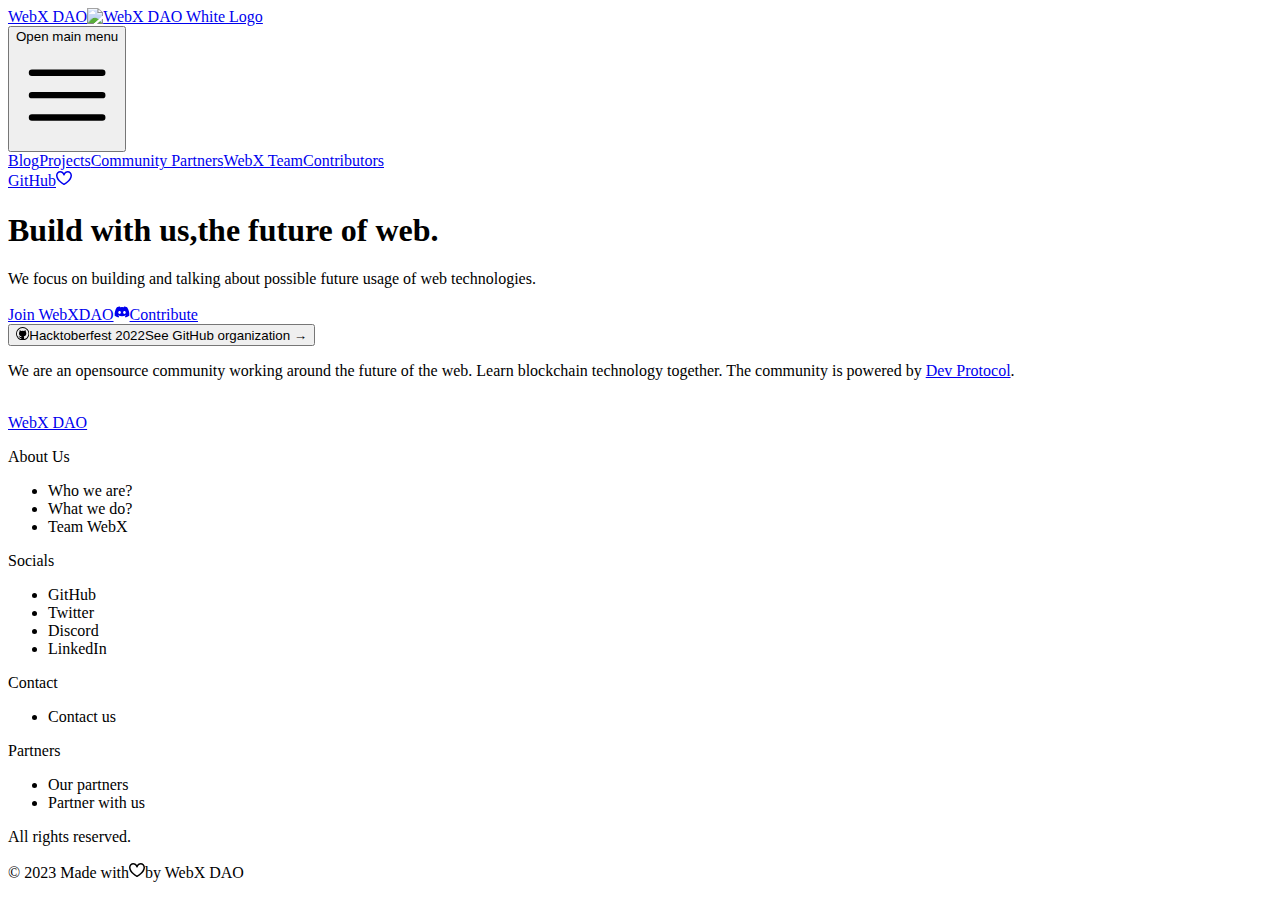
==== commit 2fb55461: "Deploying to gh-pages from @ Panquesito7/web3community.github.io@bdd43aaa0a47c3d08c57350465e1a0e5b92" ====
--- a/index.html
+++ b/index.html
@@ -1 +1 @@
-<!DOCTYPE html><html lang="en"><head><meta charSet="utf-8"/><title>WebXDAO - OpenSource Community</title><meta name="description" content="We are an OpenSource community working around the future of the web. Learn Blockchain technology together."/><meta name="keywords" content="WebXDAO,Web,Web3,Blockchain,OpenSource,DAO"/><meta name="viewport" content="width=device-width, initial-scale=1"/><meta name="author" content="WebXDAO community"/><meta property="og:title" content="WebXDAO - OpenSource Community"/><meta property="og:image" content="https://github.com/WebXDAO.png"/><meta property="og:url" content="https://webxdao.xyz"/><meta property="og:type" content="website"/><meta property="og:locale" content="en_US"/><meta property="og:description" content="We are an OpenSource community working around the future of the web. Learn Blockchain technology together."/><meta name="next-head-count" content="12"/><link rel="preload" href="/_next/static/css/79c5809ac43afeb6.css" as="style"/><link rel="stylesheet" href="/_next/static/css/79c5809ac43afeb6.css" data-n-g=""/><noscript data-n-css=""></noscript><script defer="" nomodule="" src="/_next/static/chunks/polyfills-c67a75d1b6f99dc8.js"></script><script src="/_next/static/chunks/webpack-9b312e20a4e32339.js" defer=""></script><script src="/_next/static/chunks/framework-4556c45dd113b893.js" defer=""></script><script src="/_next/static/chunks/main-84ef8f6faac559d3.js" defer=""></script><script src="/_next/static/chunks/pages/_app-9daa23c91c28fdd7.js" defer=""></script><script src="/_next/static/chunks/1bfc9850-a67b7c1881ed588c.js" defer=""></script><script src="/_next/static/chunks/17007de1-89e7292663199d5c.js" defer=""></script><script src="/_next/static/chunks/513-fe2a2d27d99f677b.js" defer=""></script><script src="/_next/static/chunks/pages/index-0d176c7b70266d16.js" defer=""></script><script src="/_next/static/2pfsxSRjjSDwCw9vlOlLv/_buildManifest.js" defer=""></script><script src="/_next/static/2pfsxSRjjSDwCw9vlOlLv/_ssgManifest.js" defer=""></script></head><body><div id="__next"><div class="min-h-screen flex flex-col bg-gradient-to-tr from-[#13111C] via-[#14111D] to-[#30122A]"><header class="relative" data-headlessui-state=""><div class="bg-transparent pt-4 sm:pt-6"><nav class="relative mx-auto mb-4 flex max-w-7xl items-center justify-between px-4 sm:px-6" aria-label="Global"><div class="flex items-center flex-1"><div class="flex items-center justify-between w-full md:w-auto"><a href="/"><span class="sr-only ">WebX DAO</span><img class="h-12 w-auto sm:h-12 md:h-[4.2rem] cursor-pointer" src="/images/logo/logo.png" alt="WebX DAO White Logo"/></a><div class="flex items-center -mr-2 md:hidden"><button class="inline-flex items-center justify-center p-2 text-gray-400 bg-transparent rounded-md focus-ring-inset hover:bg-gray-800 focus:outline-none focus:ring-2 focus:ring-white" id="headlessui-popover-button-:Rm:" type="button" aria-expanded="false" data-headlessui-state=""><span class="sr-only">Open main menu</span><svg xmlns="http://www.w3.org/2000/svg" fill="none" viewBox="0 0 24 24" stroke-width="1.5" stroke="currentColor" aria-hidden="true" class="w-6 h-6"><path stroke-linecap="round" stroke-linejoin="round" d="M3.75 6.75h16.5M3.75 12h16.5m-16.5 5.25h16.5"></path></svg></button></div></div></div><div class="hidden md:flex md:items-center md:space-x-6"><div class="hidden space-x-8 md:ml-10 md:flex"><a class="text-base font-medium text-white hover:text-gray-300" href="/blog">Blog</a><a class="text-base font-medium text-white hover:text-gray-300" href="/projects">Projects</a><a class="text-base font-medium text-white hover:text-gray-300" href="/partners">Community Partners</a><a class="text-base font-medium text-white hover:text-gray-300" href="/team">WebX Team</a><a class="text-base font-medium text-white hover:text-gray-300" href="/contributors">Contributors</a></div><a href="https://github.com/WebXDAO" class="inline-flex items-center px-4 py-2 text-base font-medium text-gray-600 bg-gray-100 border border-transparent rounded-md hover:text-white/80 hover:bg-gray-700">GitHub<svg stroke="currentColor" fill="currentColor" stroke-width="0" role="img" viewBox="0 0 24 24" class="w-5 h-5 ml-3 text-pink-600" aria-hidden="true" height="1em" width="1em" xmlns="http://www.w3.org/2000/svg"><title></title><path d="M17.625 1.499c-2.32 0-4.354 1.203-5.625 3.03-1.271-1.827-3.305-3.03-5.625-3.03C3.129 1.499 0 4.253 0 8.249c0 4.275 3.068 7.847 5.828 10.227a33.14 33.14 0 0 0 5.616 3.876l.028.017.008.003-.001.003c.163.085.342.126.521.125.179.001.358-.041.521-.125l-.001-.003.008-.003.028-.017a33.14 33.14 0 0 0 5.616-3.876C20.932 16.096 24 12.524 24 8.249c0-3.996-3.129-6.75-6.375-6.75zm-.919 15.275a30.766 30.766 0 0 1-4.703 3.316l-.004-.002-.004.002a30.955 30.955 0 0 1-4.703-3.316c-2.677-2.307-5.047-5.298-5.047-8.523 0-2.754 2.121-4.5 4.125-4.5 2.06 0 3.914 1.479 4.544 3.684.143.495.596.797 1.086.796.49.001.943-.302 1.085-.796.63-2.205 2.484-3.684 4.544-3.684 2.004 0 4.125 1.746 4.125 4.5 0 3.225-2.37 6.216-5.048 8.523z"></path></svg></a></div></nav></div></header><div class="flex flex-1 md:flex-row"><main class="flex-1"><div class="flex flex-col h-screen"><div class="relative h-screen overflow-hidden"><section class="h-full"><div class="h-full pt-10 bg-transparent sm:pt-16 lg:overflow-hidden lg:pt-16 lg:pb-14"><div class="mx-auto max-w-7xl lg:px-8"><div class="lg:grid lg:grid-cols-2 lg:gap-8"><div class="max-w-md px-4 mx-auto text-center sm:max-w-2xl sm:px-6 sm:text-center lg:flex lg:items-center lg:px-0 lg:text-left"><div class="lg:py-24"><h1 class="mt-4 text-5xl font-bold tracking-tight text-white sm:mt-5 sm:text-6xl lg:mt-6 xl:text-7xl"><span class="block">Build with us,</span><span class="block text-white">the future of web.</span></h1><p class="mt-3 text-base text-white/70 sm:mt-5 sm:text-xl lg:text-lg xl:text-xl">We focus on building and talking about possible future usage of web technologies.</p><div class="mt-8 sm:mt-6"><div class="sm:mx-auto sm:max-w-7xl"><div class="sm:flex"><div class="flex flex-col w-full mb-6 sm:mt-0 md:flex-row gap-x-4 gap-y-4"><a class="inline-flex items-center justify-center px-4 py-3 text-base font-medium transition-all duration-100 border border-transparent rounded-md shadow-sm hover:border-white/80 bg-cyber-webx text-white/80 hover:text-white hover:bg-gradient-to-r hover:from-pink-700 hover:to-pink-900 focus:outline-none focus:ring-2 focus:ring-cyber-webx focus:ring-offset-2" href="https://dsc.gg/webxdao">Join WebXDAO<svg stroke="currentColor" fill="currentColor" stroke-width="0" viewBox="0 0 640 512" class="w-5 h-5 ml-3 -mr-1" aria-hidden="true" height="1em" width="1em" xmlns="http://www.w3.org/2000/svg"><path d="M524.531,69.836a1.5,1.5,0,0,0-.764-.7A485.065,485.065,0,0,0,404.081,32.03a1.816,1.816,0,0,0-1.923.91,337.461,337.461,0,0,0-14.9,30.6,447.848,447.848,0,0,0-134.426,0,309.541,309.541,0,0,0-15.135-30.6,1.89,1.89,0,0,0-1.924-.91A483.689,483.689,0,0,0,116.085,69.137a1.712,1.712,0,0,0-.788.676C39.068,183.651,18.186,294.69,28.43,404.354a2.016,2.016,0,0,0,.765,1.375A487.666,487.666,0,0,0,176.02,479.918a1.9,1.9,0,0,0,2.063-.676A348.2,348.2,0,0,0,208.12,430.4a1.86,1.86,0,0,0-1.019-2.588,321.173,321.173,0,0,1-45.868-21.853,1.885,1.885,0,0,1-.185-3.126c3.082-2.309,6.166-4.711,9.109-7.137a1.819,1.819,0,0,1,1.9-.256c96.229,43.917,200.41,43.917,295.5,0a1.812,1.812,0,0,1,1.924.233c2.944,2.426,6.027,4.851,9.132,7.16a1.884,1.884,0,0,1-.162,3.126,301.407,301.407,0,0,1-45.89,21.83,1.875,1.875,0,0,0-1,2.611,391.055,391.055,0,0,0,30.014,48.815,1.864,1.864,0,0,0,2.063.7A486.048,486.048,0,0,0,610.7,405.729a1.882,1.882,0,0,0,.765-1.352C623.729,277.594,590.933,167.465,524.531,69.836ZM222.491,337.58c-28.972,0-52.844-26.587-52.844-59.239S193.056,219.1,222.491,219.1c29.665,0,53.306,26.82,52.843,59.239C275.334,310.993,251.924,337.58,222.491,337.58Zm195.38,0c-28.971,0-52.843-26.587-52.843-59.239S388.437,219.1,417.871,219.1c29.667,0,53.307,26.82,52.844,59.239C470.715,310.993,447.538,337.58,417.871,337.58Z"></path></svg></a><a class="inline-flex items-center justify-center px-8 py-3 text-base font-medium transition-all duration-100 bg-gray-100 border border-transparent rounded-md shadow-md border-dark hover:border-white/80 text-slate-700 hover:bg-gray-700 hover:text-slate-100 focus:outline-none focus:ring-2 focus:ring-cyber-webx focus:ring-offset-2" href="https://github.com/WebXDAO">Contribute</a></div></div><div class="pb-2 flex"><div class="w-full grid gap-8 items-start"><div class="relative group"><div class="absolute -inset-0.5 bg-gradient-to-r from-pink-600 to-fuchsia-700 rounded-lg blur opacity-75 group-hover:opacity-100 transition duration-1000 group-hover:duration-200 animate-tilt"></div><button class="w-full relative px-7 py-4 bg-black/80 rounded-lg leading-none flex items-center divide-x divide-gray-600 "><span class="flex items-center space-x-5 "><svg stroke="currentColor" fill="currentColor" stroke-width="0" viewBox="0 0 24 24" class="w-6 h-6 text-cyber-webx hover:text-pink-600 hover:-rotate-6" height="1em" width="1em" xmlns="http://www.w3.org/2000/svg"><path d="M12 0a12 12 0 1 0 0 24 12 12 0 0 0 0-24zm3.163 21.783h-.093a.513.513 0 0 1-.382-.14.513.513 0 0 1-.14-.372v-1.406c.006-.467.01-.94.01-1.416a3.693 3.693 0 0 0-.151-1.028 1.832 1.832 0 0 0-.542-.875 8.014 8.014 0 0 0 2.038-.471 4.051 4.051 0 0 0 1.466-.964c.407-.427.71-.943.885-1.506a6.77 6.77 0 0 0 .3-2.13 4.138 4.138 0 0 0-.26-1.476 3.892 3.892 0 0 0-.795-1.284 2.81 2.81 0 0 0 .162-.582c.033-.2.05-.402.05-.604 0-.26-.03-.52-.09-.773a5.309 5.309 0 0 0-.221-.763.293.293 0 0 0-.111-.02h-.11c-.23.002-.456.04-.674.111a5.34 5.34 0 0 0-.703.26 6.503 6.503 0 0 0-.661.343c-.215.127-.405.249-.573.362a9.578 9.578 0 0 0-5.143 0 13.507 13.507 0 0 0-.572-.362 6.022 6.022 0 0 0-.672-.342 4.516 4.516 0 0 0-.705-.261 2.203 2.203 0 0 0-.662-.111h-.11a.29.29 0 0 0-.11.02 5.844 5.844 0 0 0-.23.763c-.054.254-.08.513-.081.773 0 .202.017.404.051.604.033.199.086.394.16.582A3.888 3.888 0 0 0 5.702 10a4.142 4.142 0 0 0-.263 1.476 6.871 6.871 0 0 0 .292 2.12c.181.563.483 1.08.884 1.516.415.422.915.75 1.466.964.653.25 1.337.41 2.033.476a1.828 1.828 0 0 0-.452.633 2.99 2.99 0 0 0-.2.744 2.754 2.754 0 0 1-1.175.27 1.788 1.788 0 0 1-1.065-.3 2.904 2.904 0 0 1-.752-.824 3.1 3.1 0 0 0-.292-.382 2.693 2.693 0 0 0-.372-.343 1.841 1.841 0 0 0-.432-.24 1.2 1.2 0 0 0-.481-.101c-.04.001-.08.005-.12.01a.649.649 0 0 0-.162.02.408.408 0 0 0-.13.06.116.116 0 0 0-.06.1.33.33 0 0 0 .14.242c.093.074.17.131.232.171l.03.021c.133.103.261.214.382.333.112.098.213.209.3.33.09.119.168.246.231.381.073.134.15.288.231.463.188.474.522.875.954 1.145.453.243.961.364 1.476.351.174 0 .349-.01.522-.03.172-.028.343-.057.515-.091v1.743a.5.5 0 0 1-.533.521h-.062a10.286 10.286 0 1 1 6.324 0v.005z"></path></svg><span class="pr-6 text-gray-100 text-sm md:text-base">Hacktoberfest 2022</span></span><span class="pl-6 text-white/50 group-hover:text-gray-100 transition duration-200 text-sm md:text-base">See GitHub organization →</span></button></div></div></div><p class="mt-3 text-sm text-white/70 sm:mt-4">We are an opensource community working around the future of the web. Learn blockchain technology together. The community is powered by<!-- --> <a class="font-medium text-white" href="https://devprotocol.xyz/">Dev Protocol</a>.</p></div></div></div></div><div class="mt-12 -mb-16 sm:-mb-48 lg:relative lg:m-0"><div class="max-w-md px-4 mx-auto sm:max-w-2xl sm:px-6 lg:max-w-none lg:px-0"><img class="w-full lg:absolute lg:inset-y-0 lg:left-0 lg:h-full lg:w-auto lg:max-w-none" src="/images/shapes/12.png" alt=""/></div></div></div></div></div></section></div></div></main></div><footer class="bg-transparent"><div class="max-w-screen-xl px-4 pt-16 pb-6 mx-auto sm:px-6 lg:px-8 lg:pt-24"><div class="grid grid-cols-1 gap-8 lg:grid-cols-3"><div><div class="flex justify-center text-teal-600 sm:justify-start"><a href="https://webxdao.xyz"><span class="sr-only">WebX DAO</span><img class="w-auto h-14 sm:h-16" src="/images/logo/logo.png" alt="WebX DAO Logo"/></a></div></div><div class="grid grid-cols-1 gap-8 sm:grid-cols-2 lg:col-span-2 md:grid-cols-4"><div class="sm:text-left"><p class="text-lg sm:text-sm font-medium text-white/90">ABOUT US</p><nav class="mt-4 sm:mt-8" aria-label="ABOUT US"><ul class="space-y-4 text-sm"><li><span class="text-white/60 cursor-pointer">Who we are?</span></li><li><span class="text-white/60 cursor-pointer">What we do?</span></li><li><span class="text-white/60 cursor-pointer">Team WebX</span></li></ul></nav></div><div class="sm:text-left"><p class="text-lg sm:text-sm font-medium text-white/90">SOCIALS</p><nav class="mt-4 sm:mt-8" aria-label="SOCIALS"><ul class="space-y-4 text-sm"><li><span class="text-white/60 cursor-pointer">GitHub</span></li><li><span class="text-white/60 cursor-pointer">Twitter</span></li><li><span class="text-white/60 cursor-pointer">Discord</span></li><li><span class="text-white/60 cursor-pointer">LinkedIn</span></li></ul></nav></div><div class="sm:text-left"><p class="text-lg sm:text-sm font-medium text-white/90">CONTACT</p><nav class="mt-4 sm:mt-8" aria-label="CONTACT"><ul class="space-y-4 text-sm"><li><span class="text-white/60 cursor-pointer">Contact us</span></li></ul></nav></div><div class="sm:text-left"><p class="text-lg sm:text-sm font-medium text-white/90">PARTNERS</p><nav class="mt-4 sm:mt-8" aria-label="PARTNERS"><ul class="space-y-4 text-sm"><li><span class="text-white/60 cursor-pointer">Our partners</span></li><li><span class="text-white/60 cursor-pointer">Partner with us</span></li></ul></nav></div></div></div><div class="pt-6 mt-5 sm:mt-12"><div class="text-center sm:flex sm:justify-between sm:text-left"><p class="text-sm text-gray-500"><span class="block sm:inline">All rights reserved.</span></p><p class="mt-1 text-sm text-gray-500 sm:order-first sm:mt-0"><span class="flex items-center justify-center">© <!-- -->2023<!-- --> Made with<svg stroke="currentColor" fill="currentColor" stroke-width="0" role="img" viewBox="0 0 24 24" class="w-3 h-3 m-2 text-pink-600" aria-hidden="true" height="1em" width="1em" xmlns="http://www.w3.org/2000/svg"><title></title><path d="M17.625 1.499c-2.32 0-4.354 1.203-5.625 3.03-1.271-1.827-3.305-3.03-5.625-3.03C3.129 1.499 0 4.253 0 8.249c0 4.275 3.068 7.847 5.828 10.227a33.14 33.14 0 0 0 5.616 3.876l.028.017.008.003-.001.003c.163.085.342.126.521.125.179.001.358-.041.521-.125l-.001-.003.008-.003.028-.017a33.14 33.14 0 0 0 5.616-3.876C20.932 16.096 24 12.524 24 8.249c0-3.996-3.129-6.75-6.375-6.75zm-.919 15.275a30.766 30.766 0 0 1-4.703 3.316l-.004-.002-.004.002a30.955 30.955 0 0 1-4.703-3.316c-2.677-2.307-5.047-5.298-5.047-8.523 0-2.754 2.121-4.5 4.125-4.5 2.06 0 3.914 1.479 4.544 3.684.143.495.596.797 1.086.796.49.001.943-.302 1.085-.796.63-2.205 2.484-3.684 4.544-3.684 2.004 0 4.125 1.746 4.125 4.5 0 3.225-2.37 6.216-5.048 8.523z"></path></svg>by WebX DAO</span></p></div></div></div></footer></div></div><script id="__NEXT_DATA__" type="application/json">{"props":{"pageProps":{}},"page":"/","query":{},"buildId":"2pfsxSRjjSDwCw9vlOlLv","nextExport":true,"autoExport":true,"isFallback":false,"scriptLoader":[]}</script></body></html>+<!DOCTYPE html><html lang="en"><head><meta charSet="utf-8"/><title>WebXDAO - OpenSource Community</title><meta name="description" content="We are an OpenSource community working around the future of the web. Learn Blockchain technology together."/><meta name="keywords" content="WebXDAO,Web,Web3,Blockchain,OpenSource,DAO"/><meta name="viewport" content="width=device-width, initial-scale=1"/><meta name="author" content="WebXDAO community"/><meta property="og:title" content="WebXDAO - OpenSource Community"/><meta property="og:image" content="https://github.com/WebXDAO.png"/><meta property="og:url" content="https://webxdao.xyz"/><meta property="og:type" content="website"/><meta property="og:locale" content="en_US"/><meta property="og:description" content="We are an OpenSource community working around the future of the web. Learn Blockchain technology together."/><meta name="next-head-count" content="12"/><link rel="preload" href="/_next/static/css/83ecf1734782e22f.css" as="style"/><link rel="stylesheet" href="/_next/static/css/83ecf1734782e22f.css" data-n-g=""/><noscript data-n-css=""></noscript><script defer="" nomodule="" src="/_next/static/chunks/polyfills-c67a75d1b6f99dc8.js"></script><script src="/_next/static/chunks/webpack-9b312e20a4e32339.js" defer=""></script><script src="/_next/static/chunks/framework-4556c45dd113b893.js" defer=""></script><script src="/_next/static/chunks/main-84ef8f6faac559d3.js" defer=""></script><script src="/_next/static/chunks/pages/_app-fe0b8e3380f16b36.js" defer=""></script><script src="/_next/static/chunks/1bfc9850-a67b7c1881ed588c.js" defer=""></script><script src="/_next/static/chunks/17007de1-89e7292663199d5c.js" defer=""></script><script src="/_next/static/chunks/513-fe2a2d27d99f677b.js" defer=""></script><script src="/_next/static/chunks/pages/index-bf1e9c2c061528bf.js" defer=""></script><script src="/_next/static/X2Ov_tH7KtP2-h8pQF-9X/_buildManifest.js" defer=""></script><script src="/_next/static/X2Ov_tH7KtP2-h8pQF-9X/_ssgManifest.js" defer=""></script></head><body><div id="__next"><div class="min-h-screen flex flex-col bg-gradient-to-tr from-[#13111C] via-[#14111D] to-[#30122A]"><header class="relative" data-headlessui-state=""><div class="bg-transparent pt-4 sm:pt-6"><nav class="relative mx-auto mb-4 flex max-w-7xl items-center justify-between px-4 sm:px-6" aria-label="Global"><div class="flex items-center flex-1"><div class="flex items-center justify-between w-full lg:w-auto"><a href="/"><span class="sr-only ">WebX DAO</span><img class="h-12 w-auto sm:h-12 md:h-[4.2rem] cursor-pointer" src="/images/logo/logo.png" alt="WebX DAO White Logo"/></a><div class="flex items-center justify-between -mr-2 lg:hidden "><button class="inline-flex items-center justify-center p-2 text-gray-400 bg-transparent rounded-md focus-ring-inset hover:bg-gray-800 focus:outline-none focus:ring-2 focus:ring-white" id="headlessui-popover-button-:Rm:" type="button" aria-expanded="false" data-headlessui-state=""><span class="sr-only">Open main menu</span><svg xmlns="http://www.w3.org/2000/svg" fill="none" viewBox="0 0 24 24" stroke-width="1.5" stroke="currentColor" aria-hidden="true" class="w-6 h-6"><path stroke-linecap="round" stroke-linejoin="round" d="M3.75 6.75h16.5M3.75 12h16.5m-16.5 5.25h16.5"></path></svg></button></div></div></div><div class="hidden lg:flex lg:items-center md:space-x-6"><div class="hidden space-x-8 lg:ml-10 lg:flex"><a class="text-base font-medium text-white hover:text-gray-300" href="/blog">Blog</a><a class="text-base font-medium text-white hover:text-gray-300" href="/projects">Projects</a><a class="text-base font-medium text-white hover:text-gray-300" href="/partners">Community Partners</a><a class="text-base font-medium text-white hover:text-gray-300" href="/team">WebX Team</a><a class="text-base font-medium text-white hover:text-gray-300" href="/contributors">Contributors</a></div><a href="https://github.com/sponsors/WebXDAO" class="inline-flex items-center px-4 py-2 text-base font-medium text-gray-600 bg-gray-100 border border-transparent rounded-md hover:text-white/80 hover:bg-gray-700">GitHub<svg stroke="currentColor" fill="currentColor" stroke-width="0" role="img" viewBox="0 0 24 24" class="w-5 h-5 ml-3 text-pink-600" aria-hidden="true" height="1em" width="1em" xmlns="http://www.w3.org/2000/svg"><title></title><path d="M17.625 1.499c-2.32 0-4.354 1.203-5.625 3.03-1.271-1.827-3.305-3.03-5.625-3.03C3.129 1.499 0 4.253 0 8.249c0 4.275 3.068 7.847 5.828 10.227a33.14 33.14 0 0 0 5.616 3.876l.028.017.008.003-.001.003c.163.085.342.126.521.125.179.001.358-.041.521-.125l-.001-.003.008-.003.028-.017a33.14 33.14 0 0 0 5.616-3.876C20.932 16.096 24 12.524 24 8.249c0-3.996-3.129-6.75-6.375-6.75zm-.919 15.275a30.766 30.766 0 0 1-4.703 3.316l-.004-.002-.004.002a30.955 30.955 0 0 1-4.703-3.316c-2.677-2.307-5.047-5.298-5.047-8.523 0-2.754 2.121-4.5 4.125-4.5 2.06 0 3.914 1.479 4.544 3.684.143.495.596.797 1.086.796.49.001.943-.302 1.085-.796.63-2.205 2.484-3.684 4.544-3.684 2.004 0 4.125 1.746 4.125 4.5 0 3.225-2.37 6.216-5.048 8.523z"></path></svg></a></div></nav></div></header><div class="flex flex-1 md:flex-row"><main class="flex-1"><div class="flex flex-col h-screen"><div class="relative h-screen overflow-hidden"><section class="h-full"><div class="h-full pt-10 bg-transparent sm:pt-16 lg:overflow-hidden lg:pt-16 lg:pb-14"><div class="mx-auto max-w-7xl lg:px-8"><div class="lg:grid lg:grid-cols-2 lg:gap-8"><div class="max-w-md px-4 mx-auto text-center sm:max-w-2xl sm:px-6 sm:text-center lg:flex lg:items-center lg:px-0 lg:text-left"><div class="lg:py-24"><h1 class="mt-4 text-5xl font-bold tracking-tight text-white sm:mt-5 sm:text-6xl lg:mt-6 xl:text-7xl"><span class="block">Build with us,</span><span class="block text-white">the future of web.</span></h1><p class="mt-3 text-base text-white/70 sm:mt-5 sm:text-xl lg:text-lg xl:text-xl">We focus on building and talking about possible future usage of web technologies.</p><div class="mt-8 sm:mt-6"><div class="sm:mx-auto sm:max-w-7xl"><div class="sm:flex"><div class="flex flex-col md:items-center md:justify-center lg:items-start lg:justify-start w-full mb-6 sm:mt-0 md:flex-row gap-x-4 gap-y-4"><a class="inline-flex items-center justify-center px-4 py-3 text-base font-medium transition-all duration-100 border border-transparent rounded-md shadow-sm hover:border-white/80 bg-cyber-webx text-white/80 hover:text-white hover:bg-gradient-to-r hover:from-pink-700 hover:to-pink-900 focus:outline-none focus:ring-2 focus:ring-cyber-webx focus:ring-offset-2" href="https://discord.webxdao.xyz/">Join WebXDAO<svg stroke="currentColor" fill="currentColor" stroke-width="0" viewBox="0 0 640 512" class="w-5 h-5 ml-3 -mr-1" aria-hidden="true" height="1em" width="1em" xmlns="http://www.w3.org/2000/svg"><path d="M524.531,69.836a1.5,1.5,0,0,0-.764-.7A485.065,485.065,0,0,0,404.081,32.03a1.816,1.816,0,0,0-1.923.91,337.461,337.461,0,0,0-14.9,30.6,447.848,447.848,0,0,0-134.426,0,309.541,309.541,0,0,0-15.135-30.6,1.89,1.89,0,0,0-1.924-.91A483.689,483.689,0,0,0,116.085,69.137a1.712,1.712,0,0,0-.788.676C39.068,183.651,18.186,294.69,28.43,404.354a2.016,2.016,0,0,0,.765,1.375A487.666,487.666,0,0,0,176.02,479.918a1.9,1.9,0,0,0,2.063-.676A348.2,348.2,0,0,0,208.12,430.4a1.86,1.86,0,0,0-1.019-2.588,321.173,321.173,0,0,1-45.868-21.853,1.885,1.885,0,0,1-.185-3.126c3.082-2.309,6.166-4.711,9.109-7.137a1.819,1.819,0,0,1,1.9-.256c96.229,43.917,200.41,43.917,295.5,0a1.812,1.812,0,0,1,1.924.233c2.944,2.426,6.027,4.851,9.132,7.16a1.884,1.884,0,0,1-.162,3.126,301.407,301.407,0,0,1-45.89,21.83,1.875,1.875,0,0,0-1,2.611,391.055,391.055,0,0,0,30.014,48.815,1.864,1.864,0,0,0,2.063.7A486.048,486.048,0,0,0,610.7,405.729a1.882,1.882,0,0,0,.765-1.352C623.729,277.594,590.933,167.465,524.531,69.836ZM222.491,337.58c-28.972,0-52.844-26.587-52.844-59.239S193.056,219.1,222.491,219.1c29.665,0,53.306,26.82,52.843,59.239C275.334,310.993,251.924,337.58,222.491,337.58Zm195.38,0c-28.971,0-52.843-26.587-52.843-59.239S388.437,219.1,417.871,219.1c29.667,0,53.307,26.82,52.844,59.239C470.715,310.993,447.538,337.58,417.871,337.58Z"></path></svg></a><a class="inline-flex items-center justify-center px-8 py-3 text-base font-medium transition-all duration-100 bg-gray-100 border border-transparent rounded-md shadow-md border-dark hover:border-white/80 text-slate-700 hover:bg-gray-700 hover:text-slate-100 focus:outline-none focus:ring-2 focus:ring-cyber-webx focus:ring-offset-2" href="https://github.com/WebXDAO">Contribute</a></div></div><div class="pb-2 flex"><div class="w-full grid gap-8 items-start"><div class="relative group"><div class="absolute -inset-0.5 bg-gradient-to-r from-pink-600 to-fuchsia-700 rounded-lg blur opacity-75 group-hover:opacity-100 transition duration-1000 group-hover:duration-200 animate-tilt"></div><button class="w-full relative px-7 py-4 bg-black/80 rounded-lg leading-none flex items-center divide-x divide-gray-600 "><span class="flex items-center space-x-5 "><svg stroke="currentColor" fill="currentColor" stroke-width="0" viewBox="0 0 24 24" class="w-6 h-6 text-cyber-webx hover:text-pink-600 hover:-rotate-6" height="1em" width="1em" xmlns="http://www.w3.org/2000/svg"><path d="M12 0a12 12 0 1 0 0 24 12 12 0 0 0 0-24zm3.163 21.783h-.093a.513.513 0 0 1-.382-.14.513.513 0 0 1-.14-.372v-1.406c.006-.467.01-.94.01-1.416a3.693 3.693 0 0 0-.151-1.028 1.832 1.832 0 0 0-.542-.875 8.014 8.014 0 0 0 2.038-.471 4.051 4.051 0 0 0 1.466-.964c.407-.427.71-.943.885-1.506a6.77 6.77 0 0 0 .3-2.13 4.138 4.138 0 0 0-.26-1.476 3.892 3.892 0 0 0-.795-1.284 2.81 2.81 0 0 0 .162-.582c.033-.2.05-.402.05-.604 0-.26-.03-.52-.09-.773a5.309 5.309 0 0 0-.221-.763.293.293 0 0 0-.111-.02h-.11c-.23.002-.456.04-.674.111a5.34 5.34 0 0 0-.703.26 6.503 6.503 0 0 0-.661.343c-.215.127-.405.249-.573.362a9.578 9.578 0 0 0-5.143 0 13.507 13.507 0 0 0-.572-.362 6.022 6.022 0 0 0-.672-.342 4.516 4.516 0 0 0-.705-.261 2.203 2.203 0 0 0-.662-.111h-.11a.29.29 0 0 0-.11.02 5.844 5.844 0 0 0-.23.763c-.054.254-.08.513-.081.773 0 .202.017.404.051.604.033.199.086.394.16.582A3.888 3.888 0 0 0 5.702 10a4.142 4.142 0 0 0-.263 1.476 6.871 6.871 0 0 0 .292 2.12c.181.563.483 1.08.884 1.516.415.422.915.75 1.466.964.653.25 1.337.41 2.033.476a1.828 1.828 0 0 0-.452.633 2.99 2.99 0 0 0-.2.744 2.754 2.754 0 0 1-1.175.27 1.788 1.788 0 0 1-1.065-.3 2.904 2.904 0 0 1-.752-.824 3.1 3.1 0 0 0-.292-.382 2.693 2.693 0 0 0-.372-.343 1.841 1.841 0 0 0-.432-.24 1.2 1.2 0 0 0-.481-.101c-.04.001-.08.005-.12.01a.649.649 0 0 0-.162.02.408.408 0 0 0-.13.06.116.116 0 0 0-.06.1.33.33 0 0 0 .14.242c.093.074.17.131.232.171l.03.021c.133.103.261.214.382.333.112.098.213.209.3.33.09.119.168.246.231.381.073.134.15.288.231.463.188.474.522.875.954 1.145.453.243.961.364 1.476.351.174 0 .349-.01.522-.03.172-.028.343-.057.515-.091v1.743a.5.5 0 0 1-.533.521h-.062a10.286 10.286 0 1 1 6.324 0v.005z"></path></svg><span class="pr-6 text-gray-100 text-sm md:text-base">Hacktoberfest 2022</span></span><span class="pl-6 text-white/50 group-hover:text-gray-100 transition duration-200 text-sm md:text-base">See GitHub organization →</span></button></div></div></div><p class="mt-3 text-sm text-white/70 sm:mt-4">We are an opensource community working around the future of the web. Learn blockchain technology together. The community is powered by<!-- --> <a class="font-medium text-white" href="https://devprotocol.xyz/">Dev Protocol</a>.</p></div></div></div></div><div class="mt-12 -mb-16 sm:-mb-48 lg:relative lg:m-0"><div class="max-w-md px-4 mx-auto sm:max-w-2xl sm:px-6 lg:max-w-none lg:px-0"><img class="w-full lg:absolute lg:inset-y-0 lg:left-0 lg:h-full lg:w-auto lg:max-w-none" src="/images/shapes/12.png" alt=""/></div></div></div></div></div></section></div></div></main></div><footer class="bg-transparent"><div class="max-w-screen-xl px-4 pt-16 pb-6 mx-auto sm:px-6 lg:px-8 lg:pt-24"><div class="grid grid-cols-1 gap-8 lg:grid-cols-3"><div><div class="flex justify-center text-teal-600 sm:justify-start"><a href="https://webxdao.xyz"><span class="sr-only">WebX DAO</span><img class="w-auto sm:h-14 md:h-16 h-12" src="/images/logo/logo.png" alt=""/></a></div></div><div class="grid grid-cols-1 gap-8 sm:grid-cols-2 lg:col-span-2 md:grid-cols-4"><div class="sm:text-left"><p class="text-lg sm:text-sm font-medium text-white/90">About Us</p><nav class="mt-4 sm:mt-3" aria-label="About Us"><ul class="space-y-4 text-sm"><li><span class="text-white/60 hover:text-white/95 transition cursor-pointer">Who we are?</span></li><li><span class="text-white/60 hover:text-white/95 transition cursor-pointer">What we do?</span></li><li><span class="text-white/60 hover:text-white/95 transition cursor-pointer">Team WebX</span></li></ul></nav></div><div class="sm:text-left"><p class="text-lg sm:text-sm font-medium text-white/90">Socials</p><nav class="mt-4 sm:mt-3" aria-label="Socials"><ul class="space-y-4 text-sm"><li><span class="text-white/60 hover:text-white/95 transition cursor-pointer">GitHub</span></li><li><span class="text-white/60 hover:text-white/95 transition cursor-pointer">Twitter</span></li><li><span class="text-white/60 hover:text-white/95 transition cursor-pointer">Discord</span></li><li><span class="text-white/60 hover:text-white/95 transition cursor-pointer">LinkedIn</span></li></ul></nav></div><div class="sm:text-left"><p class="text-lg sm:text-sm font-medium text-white/90">Contact</p><nav class="mt-4 sm:mt-3" aria-label="Contact"><ul class="space-y-4 text-sm"><li><span class="text-white/60 hover:text-white/95 transition cursor-pointer">Contact us</span></li></ul></nav></div><div class="sm:text-left"><p class="text-lg sm:text-sm font-medium text-white/90">Partners</p><nav class="mt-4 sm:mt-3" aria-label="Partners"><ul class="space-y-4 text-sm"><li><span class="text-white/60 hover:text-white/95 transition cursor-pointer">Our partners</span></li><li><span class="text-white/60 hover:text-white/95 transition cursor-pointer">Partner with us</span></li></ul></nav></div></div></div><div class="pt-6 mt-5 sm:mt-12"><div class="text-center sm:flex sm:justify-between sm:text-left"><p class="text-sm text-gray-500"><span class="block sm:inline">All rights reserved.</span></p><p class="mt-1 text-sm text-gray-500 sm:order-first sm:mt-0"><span class="flex items-center justify-center">© <!-- -->2023<!-- --> Made with<svg stroke="currentColor" fill="currentColor" stroke-width="0" role="img" viewBox="0 0 24 24" class="w-3 h-3 m-2 text-pink-600" aria-hidden="true" height="1em" width="1em" xmlns="http://www.w3.org/2000/svg"><title></title><path d="M17.625 1.499c-2.32 0-4.354 1.203-5.625 3.03-1.271-1.827-3.305-3.03-5.625-3.03C3.129 1.499 0 4.253 0 8.249c0 4.275 3.068 7.847 5.828 10.227a33.14 33.14 0 0 0 5.616 3.876l.028.017.008.003-.001.003c.163.085.342.126.521.125.179.001.358-.041.521-.125l-.001-.003.008-.003.028-.017a33.14 33.14 0 0 0 5.616-3.876C20.932 16.096 24 12.524 24 8.249c0-3.996-3.129-6.75-6.375-6.75zm-.919 15.275a30.766 30.766 0 0 1-4.703 3.316l-.004-.002-.004.002a30.955 30.955 0 0 1-4.703-3.316c-2.677-2.307-5.047-5.298-5.047-8.523 0-2.754 2.121-4.5 4.125-4.5 2.06 0 3.914 1.479 4.544 3.684.143.495.596.797 1.086.796.49.001.943-.302 1.085-.796.63-2.205 2.484-3.684 4.544-3.684 2.004 0 4.125 1.746 4.125 4.5 0 3.225-2.37 6.216-5.048 8.523z"></path></svg>by WebX DAO</span></p></div></div></div></footer></div></div><script id="__NEXT_DATA__" type="application/json">{"props":{"pageProps":{}},"page":"/","query":{},"buildId":"X2Ov_tH7KtP2-h8pQF-9X","nextExport":true,"autoExport":true,"isFallback":false,"scriptLoader":[]}</script></body></html>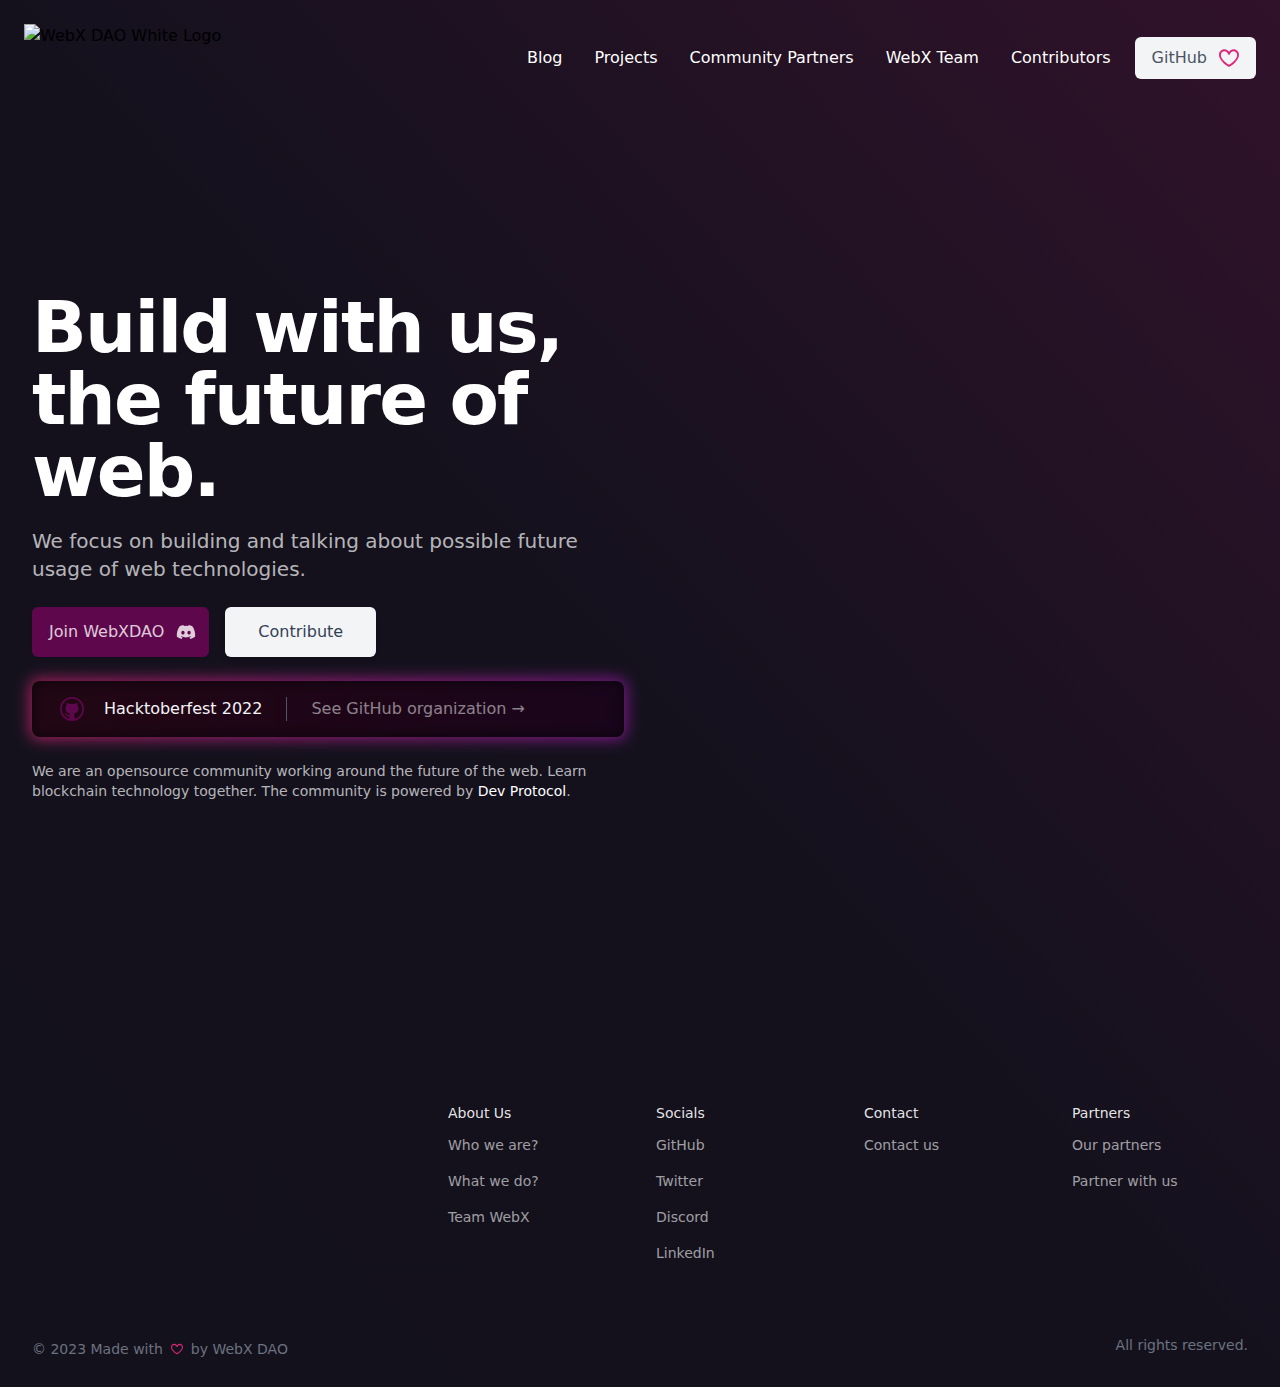
==== commit 1cd32677: "Deploying to gh-pages from @ Panquesito7/web3community.github.io@d611d88ec73d3ead314721f958dd0555ca7" ====
--- a/index.html
+++ b/index.html
@@ -1 +1 @@
-<!DOCTYPE html><html lang="en"><head><meta charSet="utf-8"/><title>WebXDAO - OpenSource Community</title><meta name="description" content="We are an OpenSource community working around the future of the web. Learn Blockchain technology together."/><meta name="keywords" content="WebXDAO,Web,Web3,Blockchain,OpenSource,DAO"/><meta name="viewport" content="width=device-width, initial-scale=1"/><meta name="author" content="WebXDAO community"/><meta property="og:title" content="WebXDAO - OpenSource Community"/><meta property="og:image" content="https://github.com/WebXDAO.png"/><meta property="og:url" content="https://webxdao.xyz"/><meta property="og:type" content="website"/><meta property="og:locale" content="en_US"/><meta property="og:description" content="We are an OpenSource community working around the future of the web. Learn Blockchain technology together."/><meta name="next-head-count" content="12"/><link rel="preload" href="/_next/static/css/83ecf1734782e22f.css" as="style"/><link rel="stylesheet" href="/_next/static/css/83ecf1734782e22f.css" data-n-g=""/><noscript data-n-css=""></noscript><script defer="" nomodule="" src="/_next/static/chunks/polyfills-c67a75d1b6f99dc8.js"></script><script src="/_next/static/chunks/webpack-9b312e20a4e32339.js" defer=""></script><script src="/_next/static/chunks/framework-4556c45dd113b893.js" defer=""></script><script src="/_next/static/chunks/main-84ef8f6faac559d3.js" defer=""></script><script src="/_next/static/chunks/pages/_app-fe0b8e3380f16b36.js" defer=""></script><script src="/_next/static/chunks/1bfc9850-a67b7c1881ed588c.js" defer=""></script><script src="/_next/static/chunks/17007de1-89e7292663199d5c.js" defer=""></script><script src="/_next/static/chunks/513-fe2a2d27d99f677b.js" defer=""></script><script src="/_next/static/chunks/pages/index-bf1e9c2c061528bf.js" defer=""></script><script src="/_next/static/X2Ov_tH7KtP2-h8pQF-9X/_buildManifest.js" defer=""></script><script src="/_next/static/X2Ov_tH7KtP2-h8pQF-9X/_ssgManifest.js" defer=""></script></head><body><div id="__next"><div class="min-h-screen flex flex-col bg-gradient-to-tr from-[#13111C] via-[#14111D] to-[#30122A]"><header class="relative" data-headlessui-state=""><div class="bg-transparent pt-4 sm:pt-6"><nav class="relative mx-auto mb-4 flex max-w-7xl items-center justify-between px-4 sm:px-6" aria-label="Global"><div class="flex items-center flex-1"><div class="flex items-center justify-between w-full lg:w-auto"><a href="/"><span class="sr-only ">WebX DAO</span><img class="h-12 w-auto sm:h-12 md:h-[4.2rem] cursor-pointer" src="/images/logo/logo.png" alt="WebX DAO White Logo"/></a><div class="flex items-center justify-between -mr-2 lg:hidden "><button class="inline-flex items-center justify-center p-2 text-gray-400 bg-transparent rounded-md focus-ring-inset hover:bg-gray-800 focus:outline-none focus:ring-2 focus:ring-white" id="headlessui-popover-button-:Rm:" type="button" aria-expanded="false" data-headlessui-state=""><span class="sr-only">Open main menu</span><svg xmlns="http://www.w3.org/2000/svg" fill="none" viewBox="0 0 24 24" stroke-width="1.5" stroke="currentColor" aria-hidden="true" class="w-6 h-6"><path stroke-linecap="round" stroke-linejoin="round" d="M3.75 6.75h16.5M3.75 12h16.5m-16.5 5.25h16.5"></path></svg></button></div></div></div><div class="hidden lg:flex lg:items-center md:space-x-6"><div class="hidden space-x-8 lg:ml-10 lg:flex"><a class="text-base font-medium text-white hover:text-gray-300" href="/blog">Blog</a><a class="text-base font-medium text-white hover:text-gray-300" href="/projects">Projects</a><a class="text-base font-medium text-white hover:text-gray-300" href="/partners">Community Partners</a><a class="text-base font-medium text-white hover:text-gray-300" href="/team">WebX Team</a><a class="text-base font-medium text-white hover:text-gray-300" href="/contributors">Contributors</a></div><a href="https://github.com/sponsors/WebXDAO" class="inline-flex items-center px-4 py-2 text-base font-medium text-gray-600 bg-gray-100 border border-transparent rounded-md hover:text-white/80 hover:bg-gray-700">GitHub<svg stroke="currentColor" fill="currentColor" stroke-width="0" role="img" viewBox="0 0 24 24" class="w-5 h-5 ml-3 text-pink-600" aria-hidden="true" height="1em" width="1em" xmlns="http://www.w3.org/2000/svg"><title></title><path d="M17.625 1.499c-2.32 0-4.354 1.203-5.625 3.03-1.271-1.827-3.305-3.03-5.625-3.03C3.129 1.499 0 4.253 0 8.249c0 4.275 3.068 7.847 5.828 10.227a33.14 33.14 0 0 0 5.616 3.876l.028.017.008.003-.001.003c.163.085.342.126.521.125.179.001.358-.041.521-.125l-.001-.003.008-.003.028-.017a33.14 33.14 0 0 0 5.616-3.876C20.932 16.096 24 12.524 24 8.249c0-3.996-3.129-6.75-6.375-6.75zm-.919 15.275a30.766 30.766 0 0 1-4.703 3.316l-.004-.002-.004.002a30.955 30.955 0 0 1-4.703-3.316c-2.677-2.307-5.047-5.298-5.047-8.523 0-2.754 2.121-4.5 4.125-4.5 2.06 0 3.914 1.479 4.544 3.684.143.495.596.797 1.086.796.49.001.943-.302 1.085-.796.63-2.205 2.484-3.684 4.544-3.684 2.004 0 4.125 1.746 4.125 4.5 0 3.225-2.37 6.216-5.048 8.523z"></path></svg></a></div></nav></div></header><div class="flex flex-1 md:flex-row"><main class="flex-1"><div class="flex flex-col h-screen"><div class="relative h-screen overflow-hidden"><section class="h-full"><div class="h-full pt-10 bg-transparent sm:pt-16 lg:overflow-hidden lg:pt-16 lg:pb-14"><div class="mx-auto max-w-7xl lg:px-8"><div class="lg:grid lg:grid-cols-2 lg:gap-8"><div class="max-w-md px-4 mx-auto text-center sm:max-w-2xl sm:px-6 sm:text-center lg:flex lg:items-center lg:px-0 lg:text-left"><div class="lg:py-24"><h1 class="mt-4 text-5xl font-bold tracking-tight text-white sm:mt-5 sm:text-6xl lg:mt-6 xl:text-7xl"><span class="block">Build with us,</span><span class="block text-white">the future of web.</span></h1><p class="mt-3 text-base text-white/70 sm:mt-5 sm:text-xl lg:text-lg xl:text-xl">We focus on building and talking about possible future usage of web technologies.</p><div class="mt-8 sm:mt-6"><div class="sm:mx-auto sm:max-w-7xl"><div class="sm:flex"><div class="flex flex-col md:items-center md:justify-center lg:items-start lg:justify-start w-full mb-6 sm:mt-0 md:flex-row gap-x-4 gap-y-4"><a class="inline-flex items-center justify-center px-4 py-3 text-base font-medium transition-all duration-100 border border-transparent rounded-md shadow-sm hover:border-white/80 bg-cyber-webx text-white/80 hover:text-white hover:bg-gradient-to-r hover:from-pink-700 hover:to-pink-900 focus:outline-none focus:ring-2 focus:ring-cyber-webx focus:ring-offset-2" href="https://discord.webxdao.xyz/">Join WebXDAO<svg stroke="currentColor" fill="currentColor" stroke-width="0" viewBox="0 0 640 512" class="w-5 h-5 ml-3 -mr-1" aria-hidden="true" height="1em" width="1em" xmlns="http://www.w3.org/2000/svg"><path d="M524.531,69.836a1.5,1.5,0,0,0-.764-.7A485.065,485.065,0,0,0,404.081,32.03a1.816,1.816,0,0,0-1.923.91,337.461,337.461,0,0,0-14.9,30.6,447.848,447.848,0,0,0-134.426,0,309.541,309.541,0,0,0-15.135-30.6,1.89,1.89,0,0,0-1.924-.91A483.689,483.689,0,0,0,116.085,69.137a1.712,1.712,0,0,0-.788.676C39.068,183.651,18.186,294.69,28.43,404.354a2.016,2.016,0,0,0,.765,1.375A487.666,487.666,0,0,0,176.02,479.918a1.9,1.9,0,0,0,2.063-.676A348.2,348.2,0,0,0,208.12,430.4a1.86,1.86,0,0,0-1.019-2.588,321.173,321.173,0,0,1-45.868-21.853,1.885,1.885,0,0,1-.185-3.126c3.082-2.309,6.166-4.711,9.109-7.137a1.819,1.819,0,0,1,1.9-.256c96.229,43.917,200.41,43.917,295.5,0a1.812,1.812,0,0,1,1.924.233c2.944,2.426,6.027,4.851,9.132,7.16a1.884,1.884,0,0,1-.162,3.126,301.407,301.407,0,0,1-45.89,21.83,1.875,1.875,0,0,0-1,2.611,391.055,391.055,0,0,0,30.014,48.815,1.864,1.864,0,0,0,2.063.7A486.048,486.048,0,0,0,610.7,405.729a1.882,1.882,0,0,0,.765-1.352C623.729,277.594,590.933,167.465,524.531,69.836ZM222.491,337.58c-28.972,0-52.844-26.587-52.844-59.239S193.056,219.1,222.491,219.1c29.665,0,53.306,26.82,52.843,59.239C275.334,310.993,251.924,337.58,222.491,337.58Zm195.38,0c-28.971,0-52.843-26.587-52.843-59.239S388.437,219.1,417.871,219.1c29.667,0,53.307,26.82,52.844,59.239C470.715,310.993,447.538,337.58,417.871,337.58Z"></path></svg></a><a class="inline-flex items-center justify-center px-8 py-3 text-base font-medium transition-all duration-100 bg-gray-100 border border-transparent rounded-md shadow-md border-dark hover:border-white/80 text-slate-700 hover:bg-gray-700 hover:text-slate-100 focus:outline-none focus:ring-2 focus:ring-cyber-webx focus:ring-offset-2" href="https://github.com/WebXDAO">Contribute</a></div></div><div class="pb-2 flex"><div class="w-full grid gap-8 items-start"><div class="relative group"><div class="absolute -inset-0.5 bg-gradient-to-r from-pink-600 to-fuchsia-700 rounded-lg blur opacity-75 group-hover:opacity-100 transition duration-1000 group-hover:duration-200 animate-tilt"></div><button class="w-full relative px-7 py-4 bg-black/80 rounded-lg leading-none flex items-center divide-x divide-gray-600 "><span class="flex items-center space-x-5 "><svg stroke="currentColor" fill="currentColor" stroke-width="0" viewBox="0 0 24 24" class="w-6 h-6 text-cyber-webx hover:text-pink-600 hover:-rotate-6" height="1em" width="1em" xmlns="http://www.w3.org/2000/svg"><path d="M12 0a12 12 0 1 0 0 24 12 12 0 0 0 0-24zm3.163 21.783h-.093a.513.513 0 0 1-.382-.14.513.513 0 0 1-.14-.372v-1.406c.006-.467.01-.94.01-1.416a3.693 3.693 0 0 0-.151-1.028 1.832 1.832 0 0 0-.542-.875 8.014 8.014 0 0 0 2.038-.471 4.051 4.051 0 0 0 1.466-.964c.407-.427.71-.943.885-1.506a6.77 6.77 0 0 0 .3-2.13 4.138 4.138 0 0 0-.26-1.476 3.892 3.892 0 0 0-.795-1.284 2.81 2.81 0 0 0 .162-.582c.033-.2.05-.402.05-.604 0-.26-.03-.52-.09-.773a5.309 5.309 0 0 0-.221-.763.293.293 0 0 0-.111-.02h-.11c-.23.002-.456.04-.674.111a5.34 5.34 0 0 0-.703.26 6.503 6.503 0 0 0-.661.343c-.215.127-.405.249-.573.362a9.578 9.578 0 0 0-5.143 0 13.507 13.507 0 0 0-.572-.362 6.022 6.022 0 0 0-.672-.342 4.516 4.516 0 0 0-.705-.261 2.203 2.203 0 0 0-.662-.111h-.11a.29.29 0 0 0-.11.02 5.844 5.844 0 0 0-.23.763c-.054.254-.08.513-.081.773 0 .202.017.404.051.604.033.199.086.394.16.582A3.888 3.888 0 0 0 5.702 10a4.142 4.142 0 0 0-.263 1.476 6.871 6.871 0 0 0 .292 2.12c.181.563.483 1.08.884 1.516.415.422.915.75 1.466.964.653.25 1.337.41 2.033.476a1.828 1.828 0 0 0-.452.633 2.99 2.99 0 0 0-.2.744 2.754 2.754 0 0 1-1.175.27 1.788 1.788 0 0 1-1.065-.3 2.904 2.904 0 0 1-.752-.824 3.1 3.1 0 0 0-.292-.382 2.693 2.693 0 0 0-.372-.343 1.841 1.841 0 0 0-.432-.24 1.2 1.2 0 0 0-.481-.101c-.04.001-.08.005-.12.01a.649.649 0 0 0-.162.02.408.408 0 0 0-.13.06.116.116 0 0 0-.06.1.33.33 0 0 0 .14.242c.093.074.17.131.232.171l.03.021c.133.103.261.214.382.333.112.098.213.209.3.33.09.119.168.246.231.381.073.134.15.288.231.463.188.474.522.875.954 1.145.453.243.961.364 1.476.351.174 0 .349-.01.522-.03.172-.028.343-.057.515-.091v1.743a.5.5 0 0 1-.533.521h-.062a10.286 10.286 0 1 1 6.324 0v.005z"></path></svg><span class="pr-6 text-gray-100 text-sm md:text-base">Hacktoberfest 2022</span></span><span class="pl-6 text-white/50 group-hover:text-gray-100 transition duration-200 text-sm md:text-base">See GitHub organization →</span></button></div></div></div><p class="mt-3 text-sm text-white/70 sm:mt-4">We are an opensource community working around the future of the web. Learn blockchain technology together. The community is powered by<!-- --> <a class="font-medium text-white" href="https://devprotocol.xyz/">Dev Protocol</a>.</p></div></div></div></div><div class="mt-12 -mb-16 sm:-mb-48 lg:relative lg:m-0"><div class="max-w-md px-4 mx-auto sm:max-w-2xl sm:px-6 lg:max-w-none lg:px-0"><img class="w-full lg:absolute lg:inset-y-0 lg:left-0 lg:h-full lg:w-auto lg:max-w-none" src="/images/shapes/12.png" alt=""/></div></div></div></div></div></section></div></div></main></div><footer class="bg-transparent"><div class="max-w-screen-xl px-4 pt-16 pb-6 mx-auto sm:px-6 lg:px-8 lg:pt-24"><div class="grid grid-cols-1 gap-8 lg:grid-cols-3"><div><div class="flex justify-center text-teal-600 sm:justify-start"><a href="https://webxdao.xyz"><span class="sr-only">WebX DAO</span><img class="w-auto sm:h-14 md:h-16 h-12" src="/images/logo/logo.png" alt=""/></a></div></div><div class="grid grid-cols-1 gap-8 sm:grid-cols-2 lg:col-span-2 md:grid-cols-4"><div class="sm:text-left"><p class="text-lg sm:text-sm font-medium text-white/90">About Us</p><nav class="mt-4 sm:mt-3" aria-label="About Us"><ul class="space-y-4 text-sm"><li><span class="text-white/60 hover:text-white/95 transition cursor-pointer">Who we are?</span></li><li><span class="text-white/60 hover:text-white/95 transition cursor-pointer">What we do?</span></li><li><span class="text-white/60 hover:text-white/95 transition cursor-pointer">Team WebX</span></li></ul></nav></div><div class="sm:text-left"><p class="text-lg sm:text-sm font-medium text-white/90">Socials</p><nav class="mt-4 sm:mt-3" aria-label="Socials"><ul class="space-y-4 text-sm"><li><span class="text-white/60 hover:text-white/95 transition cursor-pointer">GitHub</span></li><li><span class="text-white/60 hover:text-white/95 transition cursor-pointer">Twitter</span></li><li><span class="text-white/60 hover:text-white/95 transition cursor-pointer">Discord</span></li><li><span class="text-white/60 hover:text-white/95 transition cursor-pointer">LinkedIn</span></li></ul></nav></div><div class="sm:text-left"><p class="text-lg sm:text-sm font-medium text-white/90">Contact</p><nav class="mt-4 sm:mt-3" aria-label="Contact"><ul class="space-y-4 text-sm"><li><span class="text-white/60 hover:text-white/95 transition cursor-pointer">Contact us</span></li></ul></nav></div><div class="sm:text-left"><p class="text-lg sm:text-sm font-medium text-white/90">Partners</p><nav class="mt-4 sm:mt-3" aria-label="Partners"><ul class="space-y-4 text-sm"><li><span class="text-white/60 hover:text-white/95 transition cursor-pointer">Our partners</span></li><li><span class="text-white/60 hover:text-white/95 transition cursor-pointer">Partner with us</span></li></ul></nav></div></div></div><div class="pt-6 mt-5 sm:mt-12"><div class="text-center sm:flex sm:justify-between sm:text-left"><p class="text-sm text-gray-500"><span class="block sm:inline">All rights reserved.</span></p><p class="mt-1 text-sm text-gray-500 sm:order-first sm:mt-0"><span class="flex items-center justify-center">© <!-- -->2023<!-- --> Made with<svg stroke="currentColor" fill="currentColor" stroke-width="0" role="img" viewBox="0 0 24 24" class="w-3 h-3 m-2 text-pink-600" aria-hidden="true" height="1em" width="1em" xmlns="http://www.w3.org/2000/svg"><title></title><path d="M17.625 1.499c-2.32 0-4.354 1.203-5.625 3.03-1.271-1.827-3.305-3.03-5.625-3.03C3.129 1.499 0 4.253 0 8.249c0 4.275 3.068 7.847 5.828 10.227a33.14 33.14 0 0 0 5.616 3.876l.028.017.008.003-.001.003c.163.085.342.126.521.125.179.001.358-.041.521-.125l-.001-.003.008-.003.028-.017a33.14 33.14 0 0 0 5.616-3.876C20.932 16.096 24 12.524 24 8.249c0-3.996-3.129-6.75-6.375-6.75zm-.919 15.275a30.766 30.766 0 0 1-4.703 3.316l-.004-.002-.004.002a30.955 30.955 0 0 1-4.703-3.316c-2.677-2.307-5.047-5.298-5.047-8.523 0-2.754 2.121-4.5 4.125-4.5 2.06 0 3.914 1.479 4.544 3.684.143.495.596.797 1.086.796.49.001.943-.302 1.085-.796.63-2.205 2.484-3.684 4.544-3.684 2.004 0 4.125 1.746 4.125 4.5 0 3.225-2.37 6.216-5.048 8.523z"></path></svg>by WebX DAO</span></p></div></div></div></footer></div></div><script id="__NEXT_DATA__" type="application/json">{"props":{"pageProps":{}},"page":"/","query":{},"buildId":"X2Ov_tH7KtP2-h8pQF-9X","nextExport":true,"autoExport":true,"isFallback":false,"scriptLoader":[]}</script></body></html>+<!DOCTYPE html><html lang="en"><head><meta charSet="utf-8"/><title>WebXDAO - OpenSource Community</title><meta name="description" content="We are an OpenSource community working around the future of the web. Learn Blockchain technology together."/><meta name="keywords" content="WebXDAO,Web,Web3,Blockchain,OpenSource,DAO"/><meta name="viewport" content="width=device-width, initial-scale=1"/><meta name="author" content="WebXDAO community"/><meta property="og:title" content="WebXDAO - OpenSource Community"/><meta property="og:image" content="https://github.com/WebXDAO.png"/><meta property="og:url" content="https://webxdao.xyz"/><meta property="og:type" content="website"/><meta property="og:locale" content="en_US"/><meta property="og:description" content="We are an OpenSource community working around the future of the web. Learn Blockchain technology together."/><meta name="next-head-count" content="12"/><link rel="preload" href="/_next/static/css/ffc9ecfc83fa13dc.css" as="style"/><link rel="stylesheet" href="/_next/static/css/ffc9ecfc83fa13dc.css" data-n-g=""/><noscript data-n-css=""></noscript><script defer="" nomodule="" src="/_next/static/chunks/polyfills-c67a75d1b6f99dc8.js"></script><script src="/_next/static/chunks/webpack-9b312e20a4e32339.js" defer=""></script><script src="/_next/static/chunks/framework-4556c45dd113b893.js" defer=""></script><script src="/_next/static/chunks/main-84ef8f6faac559d3.js" defer=""></script><script src="/_next/static/chunks/pages/_app-fe0b8e3380f16b36.js" defer=""></script><script src="/_next/static/chunks/1bfc9850-a67b7c1881ed588c.js" defer=""></script><script src="/_next/static/chunks/17007de1-89e7292663199d5c.js" defer=""></script><script src="/_next/static/chunks/513-fe2a2d27d99f677b.js" defer=""></script><script src="/_next/static/chunks/pages/index-bf1e9c2c061528bf.js" defer=""></script><script src="/_next/static/QNDtkR6kxG6feZLzvd2Ic/_buildManifest.js" defer=""></script><script src="/_next/static/QNDtkR6kxG6feZLzvd2Ic/_ssgManifest.js" defer=""></script></head><body><div id="__next"><div class="min-h-screen flex flex-col bg-gradient-to-tr from-[#13111C] via-[#14111D] to-[#30122A]"><header class="relative" data-headlessui-state=""><div class="bg-transparent pt-4 sm:pt-6"><nav class="relative mx-auto mb-4 flex max-w-7xl items-center justify-between px-4 sm:px-6" aria-label="Global"><div class="flex items-center flex-1"><div class="flex items-center justify-between w-full lg:w-auto"><a href="/"><span class="sr-only ">WebX DAO</span><img class="h-12 w-auto sm:h-12 md:h-[4.2rem] cursor-pointer" src="/images/logo/logo.png" alt="WebX DAO White Logo"/></a><div class="flex items-center justify-between -mr-2 lg:hidden "><button class="inline-flex items-center justify-center p-2 text-gray-400 bg-transparent rounded-md focus-ring-inset hover:bg-gray-800 focus:outline-none focus:ring-2 focus:ring-white" id="headlessui-popover-button-:Rm:" type="button" aria-expanded="false" data-headlessui-state=""><span class="sr-only">Open main menu</span><svg xmlns="http://www.w3.org/2000/svg" fill="none" viewBox="0 0 24 24" stroke-width="1.5" stroke="currentColor" aria-hidden="true" class="w-6 h-6"><path stroke-linecap="round" stroke-linejoin="round" d="M3.75 6.75h16.5M3.75 12h16.5m-16.5 5.25h16.5"></path></svg></button></div></div></div><div class="hidden lg:flex lg:items-center md:space-x-6"><div class="hidden space-x-8 lg:ml-10 lg:flex"><a class="text-base font-medium text-white hover:text-gray-300" href="/blog">Blog</a><a class="text-base font-medium text-white hover:text-gray-300" href="/projects">Projects</a><a class="text-base font-medium text-white hover:text-gray-300" href="/partners">Community Partners</a><a class="text-base font-medium text-white hover:text-gray-300" href="/team">WebX Team</a><a class="text-base font-medium text-white hover:text-gray-300" href="/contributors">Contributors</a></div><a href="https://github.com/sponsors/WebXDAO" class="inline-flex items-center px-4 py-2 text-base font-medium text-gray-600 bg-gray-100 border border-transparent rounded-md hover:text-white/80 hover:bg-gray-700">GitHub<svg stroke="currentColor" fill="currentColor" stroke-width="0" role="img" viewBox="0 0 24 24" class="w-5 h-5 ml-3 text-pink-600" aria-hidden="true" height="1em" width="1em" xmlns="http://www.w3.org/2000/svg"><title></title><path d="M17.625 1.499c-2.32 0-4.354 1.203-5.625 3.03-1.271-1.827-3.305-3.03-5.625-3.03C3.129 1.499 0 4.253 0 8.249c0 4.275 3.068 7.847 5.828 10.227a33.14 33.14 0 0 0 5.616 3.876l.028.017.008.003-.001.003c.163.085.342.126.521.125.179.001.358-.041.521-.125l-.001-.003.008-.003.028-.017a33.14 33.14 0 0 0 5.616-3.876C20.932 16.096 24 12.524 24 8.249c0-3.996-3.129-6.75-6.375-6.75zm-.919 15.275a30.766 30.766 0 0 1-4.703 3.316l-.004-.002-.004.002a30.955 30.955 0 0 1-4.703-3.316c-2.677-2.307-5.047-5.298-5.047-8.523 0-2.754 2.121-4.5 4.125-4.5 2.06 0 3.914 1.479 4.544 3.684.143.495.596.797 1.086.796.49.001.943-.302 1.085-.796.63-2.205 2.484-3.684 4.544-3.684 2.004 0 4.125 1.746 4.125 4.5 0 3.225-2.37 6.216-5.048 8.523z"></path></svg></a></div></nav></div></header><div class="flex flex-1 md:flex-row"><main class="flex-1"><div class="flex flex-col h-screen"><div class="relative h-screen overflow-hidden"><section class="h-full"><div class="h-full pt-10 bg-transparent sm:pt-16 lg:overflow-hidden lg:pt-16 lg:pb-14"><div class="mx-auto max-w-7xl lg:px-8"><div class="lg:grid lg:grid-cols-2 lg:gap-8"><div class="max-w-md px-4 mx-auto text-center sm:max-w-2xl sm:px-6 sm:text-center lg:flex lg:items-center lg:px-0 lg:text-left"><div class="lg:py-24"><h1 class="mt-4 text-5xl font-bold tracking-tight text-white sm:mt-5 sm:text-6xl lg:mt-6 xl:text-7xl"><span class="block">Build with us,</span><span class="block text-white">the future of web.</span></h1><p class="mt-3 text-base text-white/70 sm:mt-5 sm:text-xl lg:text-lg xl:text-xl">We focus on building and talking about possible future usage of web technologies.</p><div class="mt-8 sm:mt-6"><div class="sm:mx-auto sm:max-w-7xl"><div class="sm:flex"><div class="flex flex-col md:items-center md:justify-center lg:items-start lg:justify-start w-full mb-6 sm:mt-0 md:flex-row gap-x-4 gap-y-4"><a class="inline-flex items-center justify-center px-4 py-3 text-base font-medium transition-all duration-100 border border-transparent rounded-md shadow-sm hover:border-white/80 bg-cyber-webx text-white/80 hover:text-white hover:bg-gradient-to-r hover:from-pink-700 hover:to-pink-900 focus:outline-none focus:ring-2 focus:ring-cyber-webx focus:ring-offset-2" href="https://discord.webxdao.xyz/">Join WebXDAO<svg stroke="currentColor" fill="currentColor" stroke-width="0" viewBox="0 0 640 512" class="w-5 h-5 ml-3 -mr-1" aria-hidden="true" height="1em" width="1em" xmlns="http://www.w3.org/2000/svg"><path d="M524.531,69.836a1.5,1.5,0,0,0-.764-.7A485.065,485.065,0,0,0,404.081,32.03a1.816,1.816,0,0,0-1.923.91,337.461,337.461,0,0,0-14.9,30.6,447.848,447.848,0,0,0-134.426,0,309.541,309.541,0,0,0-15.135-30.6,1.89,1.89,0,0,0-1.924-.91A483.689,483.689,0,0,0,116.085,69.137a1.712,1.712,0,0,0-.788.676C39.068,183.651,18.186,294.69,28.43,404.354a2.016,2.016,0,0,0,.765,1.375A487.666,487.666,0,0,0,176.02,479.918a1.9,1.9,0,0,0,2.063-.676A348.2,348.2,0,0,0,208.12,430.4a1.86,1.86,0,0,0-1.019-2.588,321.173,321.173,0,0,1-45.868-21.853,1.885,1.885,0,0,1-.185-3.126c3.082-2.309,6.166-4.711,9.109-7.137a1.819,1.819,0,0,1,1.9-.256c96.229,43.917,200.41,43.917,295.5,0a1.812,1.812,0,0,1,1.924.233c2.944,2.426,6.027,4.851,9.132,7.16a1.884,1.884,0,0,1-.162,3.126,301.407,301.407,0,0,1-45.89,21.83,1.875,1.875,0,0,0-1,2.611,391.055,391.055,0,0,0,30.014,48.815,1.864,1.864,0,0,0,2.063.7A486.048,486.048,0,0,0,610.7,405.729a1.882,1.882,0,0,0,.765-1.352C623.729,277.594,590.933,167.465,524.531,69.836ZM222.491,337.58c-28.972,0-52.844-26.587-52.844-59.239S193.056,219.1,222.491,219.1c29.665,0,53.306,26.82,52.843,59.239C275.334,310.993,251.924,337.58,222.491,337.58Zm195.38,0c-28.971,0-52.843-26.587-52.843-59.239S388.437,219.1,417.871,219.1c29.667,0,53.307,26.82,52.844,59.239C470.715,310.993,447.538,337.58,417.871,337.58Z"></path></svg></a><a class="inline-flex items-center justify-center px-8 py-3 text-base font-medium transition-all duration-100 bg-gray-100 border border-transparent rounded-md shadow-md border-dark hover:border-white/80 text-slate-700 hover:bg-gray-700 hover:text-slate-100 focus:outline-none focus:ring-2 focus:ring-cyber-webx focus:ring-offset-2" href="https://github.com/WebXDAO">Contribute</a></div></div><div class="pb-2 flex"><div class="w-full grid gap-8 items-start"><div class="relative group"><div class="absolute -inset-0.5 bg-gradient-to-r from-pink-600 to-fuchsia-700 rounded-lg blur opacity-75 group-hover:opacity-100 transition duration-1000 group-hover:duration-200 animate-tilt"></div><button class="w-full relative px-7 py-4 bg-black/80 rounded-lg leading-none flex items-center divide-x divide-gray-600 "><span class="flex items-center space-x-5 "><svg stroke="currentColor" fill="currentColor" stroke-width="0" viewBox="0 0 24 24" class="w-6 h-6 text-cyber-webx hover:text-pink-600 hover:-rotate-6" height="1em" width="1em" xmlns="http://www.w3.org/2000/svg"><path d="M12 0a12 12 0 1 0 0 24 12 12 0 0 0 0-24zm3.163 21.783h-.093a.513.513 0 0 1-.382-.14.513.513 0 0 1-.14-.372v-1.406c.006-.467.01-.94.01-1.416a3.693 3.693 0 0 0-.151-1.028 1.832 1.832 0 0 0-.542-.875 8.014 8.014 0 0 0 2.038-.471 4.051 4.051 0 0 0 1.466-.964c.407-.427.71-.943.885-1.506a6.77 6.77 0 0 0 .3-2.13 4.138 4.138 0 0 0-.26-1.476 3.892 3.892 0 0 0-.795-1.284 2.81 2.81 0 0 0 .162-.582c.033-.2.05-.402.05-.604 0-.26-.03-.52-.09-.773a5.309 5.309 0 0 0-.221-.763.293.293 0 0 0-.111-.02h-.11c-.23.002-.456.04-.674.111a5.34 5.34 0 0 0-.703.26 6.503 6.503 0 0 0-.661.343c-.215.127-.405.249-.573.362a9.578 9.578 0 0 0-5.143 0 13.507 13.507 0 0 0-.572-.362 6.022 6.022 0 0 0-.672-.342 4.516 4.516 0 0 0-.705-.261 2.203 2.203 0 0 0-.662-.111h-.11a.29.29 0 0 0-.11.02 5.844 5.844 0 0 0-.23.763c-.054.254-.08.513-.081.773 0 .202.017.404.051.604.033.199.086.394.16.582A3.888 3.888 0 0 0 5.702 10a4.142 4.142 0 0 0-.263 1.476 6.871 6.871 0 0 0 .292 2.12c.181.563.483 1.08.884 1.516.415.422.915.75 1.466.964.653.25 1.337.41 2.033.476a1.828 1.828 0 0 0-.452.633 2.99 2.99 0 0 0-.2.744 2.754 2.754 0 0 1-1.175.27 1.788 1.788 0 0 1-1.065-.3 2.904 2.904 0 0 1-.752-.824 3.1 3.1 0 0 0-.292-.382 2.693 2.693 0 0 0-.372-.343 1.841 1.841 0 0 0-.432-.24 1.2 1.2 0 0 0-.481-.101c-.04.001-.08.005-.12.01a.649.649 0 0 0-.162.02.408.408 0 0 0-.13.06.116.116 0 0 0-.06.1.33.33 0 0 0 .14.242c.093.074.17.131.232.171l.03.021c.133.103.261.214.382.333.112.098.213.209.3.33.09.119.168.246.231.381.073.134.15.288.231.463.188.474.522.875.954 1.145.453.243.961.364 1.476.351.174 0 .349-.01.522-.03.172-.028.343-.057.515-.091v1.743a.5.5 0 0 1-.533.521h-.062a10.286 10.286 0 1 1 6.324 0v.005z"></path></svg><span class="pr-6 text-gray-100 text-sm md:text-base">Hacktoberfest 2022</span></span><span class="pl-6 text-white/50 group-hover:text-gray-100 transition duration-200 text-sm md:text-base">See GitHub organization →</span></button></div></div></div><p class="mt-3 text-sm text-white/70 sm:mt-4">We are an opensource community working around the future of the web. Learn blockchain technology together. The community is powered by<!-- --> <a class="font-medium text-white" href="https://devprotocol.xyz/">Dev Protocol</a>.</p></div></div></div></div><div class="mt-12 -mb-16 sm:-mb-48 lg:relative lg:m-0"><div class="max-w-md px-4 mx-auto sm:max-w-2xl sm:px-6 lg:max-w-none lg:px-0"><img class="w-full lg:absolute lg:inset-y-0 lg:left-0 lg:h-full lg:w-auto lg:max-w-none" src="/images/shapes/12.png" alt=""/></div></div></div></div></div></section></div></div></main></div><footer class="bg-transparent"><div class="max-w-screen-xl px-4 pt-16 pb-6 mx-auto sm:px-6 lg:px-8 lg:pt-24"><div class="grid grid-cols-1 gap-8 lg:grid-cols-3"><div><div class="flex justify-center text-teal-600 sm:justify-start"><a href="https://webxdao.xyz"><span class="sr-only">WebX DAO</span><img class="w-auto sm:h-14 md:h-16 h-12" src="/images/logo/logo.png" alt=""/></a></div></div><div class="grid grid-cols-1 gap-8 sm:grid-cols-2 lg:col-span-2 md:grid-cols-4"><div class="sm:text-left"><p class="text-lg sm:text-sm font-medium text-white/90">About Us</p><nav class="mt-4 sm:mt-3" aria-label="About Us"><ul class="space-y-4 text-sm"><li><span class="text-white/60 hover:text-white/95 transition cursor-pointer">Who we are?</span></li><li><span class="text-white/60 hover:text-white/95 transition cursor-pointer">What we do?</span></li><li><span class="text-white/60 hover:text-white/95 transition cursor-pointer">Team WebX</span></li></ul></nav></div><div class="sm:text-left"><p class="text-lg sm:text-sm font-medium text-white/90">Socials</p><nav class="mt-4 sm:mt-3" aria-label="Socials"><ul class="space-y-4 text-sm"><li><span class="text-white/60 hover:text-white/95 transition cursor-pointer">GitHub</span></li><li><span class="text-white/60 hover:text-white/95 transition cursor-pointer">Twitter</span></li><li><span class="text-white/60 hover:text-white/95 transition cursor-pointer">Discord</span></li><li><span class="text-white/60 hover:text-white/95 transition cursor-pointer">LinkedIn</span></li></ul></nav></div><div class="sm:text-left"><p class="text-lg sm:text-sm font-medium text-white/90">Contact</p><nav class="mt-4 sm:mt-3" aria-label="Contact"><ul class="space-y-4 text-sm"><li><span class="text-white/60 hover:text-white/95 transition cursor-pointer">Contact us</span></li></ul></nav></div><div class="sm:text-left"><p class="text-lg sm:text-sm font-medium text-white/90">Partners</p><nav class="mt-4 sm:mt-3" aria-label="Partners"><ul class="space-y-4 text-sm"><li><span class="text-white/60 hover:text-white/95 transition cursor-pointer">Our partners</span></li><li><span class="text-white/60 hover:text-white/95 transition cursor-pointer">Partner with us</span></li></ul></nav></div></div></div><div class="pt-6 mt-5 sm:mt-12"><div class="text-center sm:flex sm:justify-between sm:text-left"><p class="text-sm text-gray-500"><span class="block sm:inline">All rights reserved.</span></p><p class="mt-1 text-sm text-gray-500 sm:order-first sm:mt-0"><span class="flex items-center justify-center">© <!-- -->2023<!-- --> Made with<svg stroke="currentColor" fill="currentColor" stroke-width="0" role="img" viewBox="0 0 24 24" class="w-3 h-3 m-2 text-pink-600" aria-hidden="true" height="1em" width="1em" xmlns="http://www.w3.org/2000/svg"><title></title><path d="M17.625 1.499c-2.32 0-4.354 1.203-5.625 3.03-1.271-1.827-3.305-3.03-5.625-3.03C3.129 1.499 0 4.253 0 8.249c0 4.275 3.068 7.847 5.828 10.227a33.14 33.14 0 0 0 5.616 3.876l.028.017.008.003-.001.003c.163.085.342.126.521.125.179.001.358-.041.521-.125l-.001-.003.008-.003.028-.017a33.14 33.14 0 0 0 5.616-3.876C20.932 16.096 24 12.524 24 8.249c0-3.996-3.129-6.75-6.375-6.75zm-.919 15.275a30.766 30.766 0 0 1-4.703 3.316l-.004-.002-.004.002a30.955 30.955 0 0 1-4.703-3.316c-2.677-2.307-5.047-5.298-5.047-8.523 0-2.754 2.121-4.5 4.125-4.5 2.06 0 3.914 1.479 4.544 3.684.143.495.596.797 1.086.796.49.001.943-.302 1.085-.796.63-2.205 2.484-3.684 4.544-3.684 2.004 0 4.125 1.746 4.125 4.5 0 3.225-2.37 6.216-5.048 8.523z"></path></svg>by WebX DAO</span></p></div></div></div></footer></div></div><script id="__NEXT_DATA__" type="application/json">{"props":{"pageProps":{}},"page":"/","query":{},"buildId":"QNDtkR6kxG6feZLzvd2Ic","nextExport":true,"autoExport":true,"isFallback":false,"scriptLoader":[]}</script></body></html>--- a/_next/static/css/ffc9ecfc83fa13dc.css
+++ b/_next/static/css/ffc9ecfc83fa13dc.css
@@ -0,0 +1,5 @@
+@import url("https://fonts.googleapis.com/css2?family=Poppins&display=swap");
+
+/*
+! tailwindcss v3.2.4 | MIT License | https://tailwindcss.com
+*/*,:after,:before{box-sizing:border-box;border:0 solid #e5e7eb}:after,:before{--tw-content:""}html{line-height:1.5;-webkit-text-size-adjust:100%;-moz-tab-size:4;-o-tab-size:4;tab-size:4;font-feature-settings:normal}body{margin:0;line-height:inherit}hr{height:0;color:inherit;border-top-width:1px}abbr:where([title]){-webkit-text-decoration:underline dotted;text-decoration:underline dotted}h1,h2,h3,h4,h5,h6{font-size:inherit;font-weight:inherit}a{color:inherit;text-decoration:inherit}b,strong{font-weight:bolder}code,kbd,pre,samp{font-family:ui-monospace,SFMono-Regular,Menlo,Monaco,Consolas,Liberation Mono,Courier New,monospace;font-size:1em}small{font-size:80%}sub,sup{font-size:75%;line-height:0;position:relative;vertical-align:baseline}sub{bottom:-.25em}sup{top:-.5em}table{text-indent:0;border-color:inherit;border-collapse:collapse}button,input,optgroup,select,textarea{font-family:inherit;font-size:100%;font-weight:inherit;line-height:inherit;color:inherit;margin:0;padding:0}button,select{text-transform:none}[type=button],[type=reset],[type=submit],button{-webkit-appearance:button;background-color:transparent;background-image:none}:-moz-focusring{outline:auto}:-moz-ui-invalid{box-shadow:none}progress{vertical-align:baseline}::-webkit-inner-spin-button,::-webkit-outer-spin-button{height:auto}[type=search]{-webkit-appearance:textfield;outline-offset:-2px}::-webkit-search-decoration{-webkit-appearance:none}::-webkit-file-upload-button{-webkit-appearance:button;font:inherit}summary{display:list-item}blockquote,dd,dl,figure,h1,h2,h3,h4,h5,h6,hr,p,pre{margin:0}fieldset{margin:0}fieldset,legend{padding:0}menu,ol,ul{list-style:none;margin:0;padding:0}textarea{resize:vertical}input::-moz-placeholder,textarea::-moz-placeholder{opacity:1;color:#9ca3af}input::placeholder,textarea::placeholder{opacity:1;color:#9ca3af}[role=button],button{cursor:pointer}:disabled{cursor:default}audio,canvas,embed,iframe,img,object,svg,video{display:block;vertical-align:middle}img,video{max-width:100%;height:auto}[hidden]{display:none}html{font-family:Inter var,ui-sans-serif,system-ui,-apple-system,BlinkMacSystemFont,Segoe UI,Roboto,Helvetica Neue,Arial,Noto Sans,sans-serif,Apple Color Emoji,Segoe UI Emoji,Segoe UI Symbol,Noto Color Emoji}*,:after,:before{--tw-border-spacing-x:0;--tw-border-spacing-y:0;--tw-translate-x:0;--tw-translate-y:0;--tw-rotate:0;--tw-skew-x:0;--tw-skew-y:0;--tw-scale-x:1;--tw-scale-y:1;--tw-pan-x: ;--tw-pan-y: ;--tw-pinch-zoom: ;--tw-scroll-snap-strictness:proximity;--tw-ordinal: ;--tw-slashed-zero: ;--tw-numeric-figure: ;--tw-numeric-spacing: ;--tw-numeric-fraction: ;--tw-ring-inset: ;--tw-ring-offset-width:0px;--tw-ring-offset-color:#fff;--tw-ring-color:rgba(59,130,246,.5);--tw-ring-offset-shadow:0 0 #0000;--tw-ring-shadow:0 0 #0000;--tw-shadow:0 0 #0000;--tw-shadow-colored:0 0 #0000;--tw-blur: ;--tw-brightness: ;--tw-contrast: ;--tw-grayscale: ;--tw-hue-rotate: ;--tw-invert: ;--tw-saturate: ;--tw-sepia: ;--tw-drop-shadow: ;--tw-backdrop-blur: ;--tw-backdrop-brightness: ;--tw-backdrop-contrast: ;--tw-backdrop-grayscale: ;--tw-backdrop-hue-rotate: ;--tw-backdrop-invert: ;--tw-backdrop-opacity: ;--tw-backdrop-saturate: ;--tw-backdrop-sepia: }::-webkit-backdrop{--tw-border-spacing-x:0;--tw-border-spacing-y:0;--tw-translate-x:0;--tw-translate-y:0;--tw-rotate:0;--tw-skew-x:0;--tw-skew-y:0;--tw-scale-x:1;--tw-scale-y:1;--tw-pan-x: ;--tw-pan-y: ;--tw-pinch-zoom: ;--tw-scroll-snap-strictness:proximity;--tw-ordinal: ;--tw-slashed-zero: ;--tw-numeric-figure: ;--tw-numeric-spacing: ;--tw-numeric-fraction: ;--tw-ring-inset: ;--tw-ring-offset-width:0px;--tw-ring-offset-color:#fff;--tw-ring-color:rgba(59,130,246,.5);--tw-ring-offset-shadow:0 0 #0000;--tw-ring-shadow:0 0 #0000;--tw-shadow:0 0 #0000;--tw-shadow-colored:0 0 #0000;--tw-blur: ;--tw-brightness: ;--tw-contrast: ;--tw-grayscale: ;--tw-hue-rotate: ;--tw-invert: ;--tw-saturate: ;--tw-sepia: ;--tw-drop-shadow: ;--tw-backdrop-blur: ;--tw-backdrop-brightness: ;--tw-backdrop-contrast: ;--tw-backdrop-grayscale: ;--tw-backdrop-hue-rotate: ;--tw-backdrop-invert: ;--tw-backdrop-opacity: ;--tw-backdrop-saturate: ;--tw-backdrop-sepia: }::backdrop{--tw-border-spacing-x:0;--tw-border-spacing-y:0;--tw-translate-x:0;--tw-translate-y:0;--tw-rotate:0;--tw-skew-x:0;--tw-skew-y:0;--tw-scale-x:1;--tw-scale-y:1;--tw-pan-x: ;--tw-pan-y: ;--tw-pinch-zoom: ;--tw-scroll-snap-strictness:proximity;--tw-ordinal: ;--tw-slashed-zero: ;--tw-numeric-figure: ;--tw-numeric-spacing: ;--tw-numeric-fraction: ;--tw-ring-inset: ;--tw-ring-offset-width:0px;--tw-ring-offset-color:#fff;--tw-ring-color:rgba(59,130,246,.5);--tw-ring-offset-shadow:0 0 #0000;--tw-ring-shadow:0 0 #0000;--tw-shadow:0 0 #0000;--tw-shadow-colored:0 0 #0000;--tw-blur: ;--tw-brightness: ;--tw-contrast: ;--tw-grayscale: ;--tw-hue-rotate: ;--tw-invert: ;--tw-saturate: ;--tw-sepia: ;--tw-drop-shadow: ;--tw-backdrop-blur: ;--tw-backdrop-brightness: ;--tw-backdrop-contrast: ;--tw-backdrop-grayscale: ;--tw-backdrop-hue-rotate: ;--tw-backdrop-invert: ;--tw-backdrop-opacity: ;--tw-backdrop-saturate: ;--tw-backdrop-sepia: }.container{width:100%}@media (min-width:640px){.container{max-width:640px}}@media (min-width:768px){.container{max-width:768px}}@media (min-width:1024px){.container{max-width:1024px}}@media (min-width:1280px){.container{max-width:1280px}}@media (min-width:1536px){.container{max-width:1536px}}.sr-only{width:1px;height:1px;padding:0;margin:-1px;overflow:hidden;clip:rect(0,0,0,0);white-space:nowrap;border-width:0}.absolute,.sr-only{position:absolute}.relative{position:relative}.-inset-0\.5{top:-.125rem;right:-.125rem;bottom:-.125rem;left:-.125rem}.-inset-0{top:0;bottom:0}.-inset-0,.inset-x-0{right:0;left:0}.top-0{top:0}.left-0{left:0}.z-10{z-index:10}.col-span-1{grid-column:span 1/span 1}.col-span-2{grid-column:span 2/span 2}.col-span-3{grid-column:span 3/span 3}.m-7{margin:1.75rem}.m-auto{margin:auto}.m-2{margin:.5rem}.m-8{margin:2rem}.m-1{margin:.25rem}.mx-auto{margin-left:auto;margin-right:auto}.my-2{margin-top:.5rem;margin-bottom:.5rem}.mx-0{margin-left:0;margin-right:0}.my-7{margin-top:1.75rem;margin-bottom:1.75rem}.my-0{margin-top:0;margin-bottom:0}.my-\[40px\]{margin-top:40px;margin-bottom:40px}.my-5{margin-top:1.25rem;margin-bottom:1.25rem}.my-8{margin-top:2rem;margin-bottom:2rem}.mx-10{margin-left:2.5rem;margin-right:2.5rem}.mx-1{margin-left:.25rem;margin-right:.25rem}.mt-4{margin-top:1rem}.mt-10{margin-top:2.5rem}.mt-5{margin-top:1.25rem}.mr-2\.5{margin-right:.625rem}.ml-2\.5{margin-left:.625rem}.mb-2\.5{margin-bottom:.625rem}.mr-2{margin-right:.5rem}.ml-2{margin-left:.5rem}.mb-2{margin-bottom:.5rem}.mt-0{margin-top:0}.mb-0{margin-bottom:0}.mt-6{margin-top:1.5rem}.mt-20{margin-top:5rem}.mb-4{margin-bottom:1rem}.mb-8{margin-bottom:2rem}.mb-6{margin-bottom:1.5rem}.mr-1{margin-right:.25rem}.mt-1{margin-top:.25rem}.-mr-2{margin-right:-.5rem}.ml-3{margin-left:.75rem}.mt-3{margin-top:.75rem}.mb-5{margin-bottom:1.25rem}.mt-8{margin-top:2rem}.mt-2{margin-top:.5rem}.ml-1{margin-left:.25rem}.-mr-1{margin-right:-.25rem}.mt-12{margin-top:3rem}.-mb-16{margin-bottom:-4rem}.block{display:block}.inline-block{display:inline-block}.flex{display:flex}.inline-flex{display:inline-flex}.grid{display:grid}.hidden{display:none}.h-screen{height:100vh}.h-min{height:-webkit-min-content;height:-moz-min-content;height:min-content}.h-80{height:20rem}.h-full{height:100%}.h-64{height:16rem}.h-40{height:10rem}.h-fit{height:-webkit-fit-content;height:-moz-fit-content;height:fit-content}.h-\[1em\]{height:1em}.h-48{height:12rem}.h-5{height:1.25rem}.h-24{height:6rem}.h-1{height:.25rem}.h-72{height:18rem}.h-16{height:4rem}.h-12{height:3rem}.h-3{height:.75rem}.h-6{height:1.5rem}.h-10{height:2.5rem}.h-4{height:1rem}.min-h-screen{min-height:100vh}.min-h-full{min-height:100%}.w-full{width:100%}.w-min{width:-webkit-min-content;width:-moz-min-content;width:min-content}.w-\[17\.5rem\]{width:17.5rem}.w-4\/5{width:80%}.w-48{width:12rem}.w-40{width:10rem}.w-fit{width:-webkit-fit-content;width:-moz-fit-content;width:fit-content}.w-\[1\.25em\]{width:1.25em}.w-5{width:1.25rem}.w-24{width:6rem}.w-64{width:16rem}.w-16{width:4rem}.w-auto{width:auto}.w-3{width:.75rem}.w-6{width:1.5rem}.w-96{width:24rem}.w-1\/3{width:33.333333%}.w-4{width:1rem}.max-w-max{max-width:-webkit-max-content;max-width:-moz-max-content;max-width:max-content}.max-w-5xl{max-width:64rem}.max-w-7xl{max-width:80rem}.max-w-screen-xl{max-width:1280px}.max-w-2xl{max-width:42rem}.max-w-md{max-width:28rem}.max-w-full{max-width:100%}.max-w-lg{max-width:32rem}.flex-1{flex:1 1 0%}.flex-shrink-0{flex-shrink:0}.flex-shrink{flex-shrink:1}.flex-grow,.grow{flex-grow:1}.origin-top{transform-origin:top}.scale-95{--tw-scale-x:.95;--tw-scale-y:.95}.scale-100,.scale-95{transform:translate(var(--tw-translate-x),var(--tw-translate-y)) rotate(var(--tw-rotate)) skewX(var(--tw-skew-x)) skewY(var(--tw-skew-y)) scaleX(var(--tw-scale-x)) scaleY(var(--tw-scale-y))}.scale-100{--tw-scale-x:1;--tw-scale-y:1}.transform{transform:translate(var(--tw-translate-x),var(--tw-translate-y)) rotate(var(--tw-rotate)) skewX(var(--tw-skew-x)) skewY(var(--tw-skew-y)) scaleX(var(--tw-scale-x)) scaleY(var(--tw-scale-y))}.cursor-pointer{cursor:pointer}.grid-cols-1{grid-template-columns:repeat(1,minmax(0,1fr))}.grid-cols-3{grid-template-columns:repeat(3,minmax(0,1fr))}.grid-cols-2{grid-template-columns:repeat(2,minmax(0,1fr))}.flex-row{flex-direction:row}.flex-col{flex-direction:column}.flex-wrap{flex-wrap:wrap}.content-start{align-content:flex-start}.items-start{align-items:flex-start}.items-end{align-items:flex-end}.items-center{align-items:center}.items-stretch{align-items:stretch}.justify-start{justify-content:flex-start}.justify-center{justify-content:center}.justify-between{justify-content:space-between}.justify-evenly{justify-content:space-evenly}.gap-6{gap:1.5rem}.gap-8{gap:2rem}.gap-4{gap:1rem}.gap-y-3{row-gap:.75rem}.gap-x-6{-moz-column-gap:1.5rem;column-gap:1.5rem}.gap-y-16{row-gap:4rem}.gap-x-4{-moz-column-gap:1rem;column-gap:1rem}.gap-x-3{-moz-column-gap:.75rem;column-gap:.75rem}.gap-y-4{row-gap:1rem}.space-x-3>:not([hidden])~:not([hidden]){--tw-space-x-reverse:0;margin-right:calc(.75rem * var(--tw-space-x-reverse));margin-left:calc(.75rem * calc(1 - var(--tw-space-x-reverse)))}.space-y-4>:not([hidden])~:not([hidden]){--tw-space-y-reverse:0;margin-top:calc(1rem * calc(1 - var(--tw-space-y-reverse)));margin-bottom:calc(1rem * var(--tw-space-y-reverse))}.space-x-8>:not([hidden])~:not([hidden]){--tw-space-x-reverse:0;margin-right:calc(2rem * var(--tw-space-x-reverse));margin-left:calc(2rem * calc(1 - var(--tw-space-x-reverse)))}.space-y-1>:not([hidden])~:not([hidden]){--tw-space-y-reverse:0;margin-top:calc(.25rem * calc(1 - var(--tw-space-y-reverse)));margin-bottom:calc(.25rem * var(--tw-space-y-reverse))}.space-x-5>:not([hidden])~:not([hidden]){--tw-space-x-reverse:0;margin-right:calc(1.25rem * var(--tw-space-x-reverse));margin-left:calc(1.25rem * calc(1 - var(--tw-space-x-reverse)))}.divide-x>:not([hidden])~:not([hidden]){--tw-divide-x-reverse:0;border-right-width:calc(1px * var(--tw-divide-x-reverse));border-left-width:calc(1px * calc(1 - var(--tw-divide-x-reverse)))}.divide-gray-600>:not([hidden])~:not([hidden]){--tw-divide-opacity:1;border-color:rgb(75 85 99/var(--tw-divide-opacity))}.overflow-hidden{overflow:hidden}.overflow-visible{overflow:visible}.truncate{overflow:hidden;text-overflow:ellipsis;white-space:nowrap}.rounded-md{border-radius:.375rem}.rounded-2xl{border-radius:1rem}.rounded-full{border-radius:9999px}.rounded-lg{border-radius:.5rem}.rounded{border-radius:.25rem}.rounded-xl{border-radius:.75rem}.rounded-t{border-top-left-radius:.25rem;border-top-right-radius:.25rem}.border{border-width:1px}.border-8{border-width:8px}.border-solid{border-style:solid}.border-transparent{border-color:transparent}.border-black\/25{border-color:rgba(0,0,0,.25)}.border-gray-700{--tw-border-opacity:1;border-color:rgb(55 65 81/var(--tw-border-opacity))}.bg-cyber-webx{--tw-bg-opacity:1;background-color:rgb(95 7 77/var(--tw-bg-opacity))}.bg-pink-100{--tw-bg-opacity:1;background-color:rgb(252 231 243/var(--tw-bg-opacity))}.bg-white{--tw-bg-opacity:1;background-color:rgb(255 255 255/var(--tw-bg-opacity))}.bg-green-500{--tw-bg-opacity:1;background-color:rgb(34 197 94/var(--tw-bg-opacity))}.bg-gray-50{--tw-bg-opacity:1;background-color:rgb(249 250 251/var(--tw-bg-opacity))}.bg-gray-800{--tw-bg-opacity:1;background-color:rgb(31 41 55/var(--tw-bg-opacity))}.bg-gray-700{--tw-bg-opacity:1;background-color:rgb(55 65 81/var(--tw-bg-opacity))}.bg-transparent{background-color:transparent}.bg-gray-100{--tw-bg-opacity:1;background-color:rgb(243 244 246/var(--tw-bg-opacity))}.bg-gradient1\/50{background-color:rgba(20,17,29,.5)}.bg-white\/20{background-color:hsla(0,0%,100%,.2)}.bg-blue-100{--tw-bg-opacity:1;background-color:rgb(219 234 254/var(--tw-bg-opacity))}.bg-slate-900\/60{background-color:rgba(15,23,42,.6)}.bg-blue-500\/20{background-color:rgba(59,130,246,.2)}.bg-black\/80{background-color:rgba(0,0,0,.8)}.bg-opacity-5{--tw-bg-opacity:0.05}.bg-gradient-to-tr{background-image:linear-gradient(to top right,var(--tw-gradient-stops))}.bg-gradient-to-r{background-image:linear-gradient(to right,var(--tw-gradient-stops))}.from-\[\#13111C\]{--tw-gradient-from:#13111c;--tw-gradient-to:rgba(19,17,28,0);--tw-gradient-stops:var(--tw-gradient-from),var(--tw-gradient-to)}.from-pink-500{--tw-gradient-from:#ec4899;--tw-gradient-to:rgba(236,72,153,0);--tw-gradient-stops:var(--tw-gradient-from),var(--tw-gradient-to)}.from-pink-600{--tw-gradient-from:#db2777;--tw-gradient-to:rgba(219,39,119,0);--tw-gradient-stops:var(--tw-gradient-from),var(--tw-gradient-to)}.via-\[\#14111D\]{--tw-gradient-to:rgba(20,17,29,0);--tw-gradient-stops:var(--tw-gradient-from),#14111d,var(--tw-gradient-to)}.to-\[\#30122A\]{--tw-gradient-to:#30122a}.to-pink-700{--tw-gradient-to:#be185d}.to-fuchsia-700{--tw-gradient-to:#a21caf}.bg-contain{background-size:contain}.bg-clip-text{-webkit-background-clip:text;background-clip:text}.fill-current{fill:currentColor}.object-contain{-o-object-fit:contain;object-fit:contain}.object-cover{-o-object-fit:cover;object-fit:cover}.object-center{-o-object-position:center;object-position:center}.p-3{padding:.75rem}.p-4{padding:1rem}.p-5{padding:1.25rem}.p-2{padding:.5rem}.p-8{padding:2rem}.p-6{padding:1.5rem}.px-4{padding-left:1rem;padding-right:1rem}.py-16{padding-top:4rem;padding-bottom:4rem}.py-3{padding-top:.75rem;padding-bottom:.75rem}.py-2{padding-top:.5rem;padding-bottom:.5rem}.py-8{padding-top:2rem;padding-bottom:2rem}.px-8{padding-left:2rem;padding-right:2rem}.py-24{padding-top:6rem;padding-bottom:6rem}.px-6{padding-left:1.5rem;padding-right:1.5rem}.py-10{padding-top:2.5rem;padding-bottom:2.5rem}.py-0{padding-top:0;padding-bottom:0}.px-5{padding-left:1.25rem;padding-right:1.25rem}.px-2{padding-left:.5rem;padding-right:.5rem}.px-3{padding-left:.75rem;padding-right:.75rem}.py-5{padding-top:1.25rem;padding-bottom:1.25rem}.py-4{padding-top:1rem;padding-bottom:1rem}.py-1{padding-top:.25rem;padding-bottom:.25rem}.px-7{padding-left:1.75rem;padding-right:1.75rem}.py-36{padding-top:9rem;padding-bottom:9rem}.pl-4{padding-left:1rem}.pr-4{padding-right:1rem}.pt-12{padding-top:3rem}.pb-12{padding-bottom:3rem}.pl-5{padding-left:1.25rem}.pb-8{padding-bottom:2rem}.pt-4{padding-top:1rem}.pt-16{padding-top:4rem}.pb-6{padding-bottom:1.5rem}.pt-6{padding-top:1.5rem}.pt-5{padding-top:1.25rem}.pt-8{padding-top:2rem}.pl-3{padding-left:.75rem}.pb-2{padding-bottom:.5rem}.pr-6{padding-right:1.5rem}.pl-6{padding-left:1.5rem}.pt-10{padding-top:2.5rem}.text-left{text-align:left}.text-center{text-align:center}.align-\[-0\.125em\]{vertical-align:-.125em}.text-4xl{font-size:2.25rem;line-height:2.5rem}.text-base{font-size:1rem;line-height:1.5rem}.text-sm{font-size:.875rem;line-height:1.25rem}.text-xs{font-size:.75rem;line-height:1rem}.text-lg{font-size:1.125rem}.text-lg,.text-xl{line-height:1.75rem}.text-xl{font-size:1.25rem}.text-3xl{font-size:1.875rem;line-height:2.25rem}.text-5xl{font-size:3rem;line-height:1}.text-6xl{font-size:3.75rem;line-height:1}.font-bold{font-weight:700}.font-medium{font-weight:500}.font-light{font-weight:300}.font-normal{font-weight:400}.font-semibold{font-weight:600}.uppercase{text-transform:uppercase}.lowercase{text-transform:lowercase}.leading-tight{line-height:1.25}.leading-4{line-height:1rem}.leading-8{line-height:2rem}.leading-7{line-height:1.75rem}.leading-6{line-height:1.5rem}.leading-relaxed{line-height:1.625}.leading-none{line-height:1}.tracking-tight{letter-spacing:-.025em}.tracking-wider{letter-spacing:.05em}.text-transparent{color:transparent}.text-white{--tw-text-opacity:1;color:rgb(255 255 255/var(--tw-text-opacity))}.text-gray-300{--tw-text-opacity:1;color:rgb(209 213 219/var(--tw-text-opacity))}.text-white\/80{color:hsla(0,0%,100%,.8)}.text-black{--tw-text-opacity:1;color:rgb(0 0 0/var(--tw-text-opacity))}.text-gray-500{--tw-text-opacity:1;color:rgb(107 114 128/var(--tw-text-opacity))}.text-gray-400{--tw-text-opacity:1;color:rgb(156 163 175/var(--tw-text-opacity))}.text-gray-800{--tw-text-opacity:1;color:rgb(31 41 55/var(--tw-text-opacity))}.text-gray-900{--tw-text-opacity:1;color:rgb(17 24 39/var(--tw-text-opacity))}.text-gray-600{--tw-text-opacity:1;color:rgb(75 85 99/var(--tw-text-opacity))}.text-teal-600{--tw-text-opacity:1;color:rgb(13 148 136/var(--tw-text-opacity))}.text-white\/90{color:hsla(0,0%,100%,.9)}.text-white\/60{color:hsla(0,0%,100%,.6)}.text-pink-600{--tw-text-opacity:1;color:rgb(219 39 119/var(--tw-text-opacity))}.text-gray-100{--tw-text-opacity:1;color:rgb(243 244 246/var(--tw-text-opacity))}.text-white\/70{color:hsla(0,0%,100%,.7)}.text-blue-600{--tw-text-opacity:1;color:rgb(37 99 235/var(--tw-text-opacity))}.text-blue-500{--tw-text-opacity:1;color:rgb(59 130 246/var(--tw-text-opacity))}.text-green-600{--tw-text-opacity:1;color:rgb(22 163 74/var(--tw-text-opacity))}.text-red-600{--tw-text-opacity:1;color:rgb(220 38 38/var(--tw-text-opacity))}.text-yellow-500{--tw-text-opacity:1;color:rgb(234 179 8/var(--tw-text-opacity))}.text-blue-400{--tw-text-opacity:1;color:rgb(96 165 250/var(--tw-text-opacity))}.text-cyber-webx{--tw-text-opacity:1;color:rgb(95 7 77/var(--tw-text-opacity))}.text-white\/50{color:hsla(0,0%,100%,.5)}.text-slate-700{--tw-text-opacity:1;color:rgb(51 65 85/var(--tw-text-opacity))}.no-underline{-webkit-text-decoration-line:none;text-decoration-line:none}.opacity-70{opacity:.7}.opacity-25{opacity:.25}.opacity-50{opacity:.5}.opacity-0{opacity:0}.opacity-100{opacity:1}.opacity-75{opacity:.75}.shadow-sm{--tw-shadow:0 1px 2px 0 rgba(0,0,0,.05);--tw-shadow-colored:0 1px 2px 0 var(--tw-shadow-color)}.shadow-2xl,.shadow-sm{box-shadow:var(--tw-ring-offset-shadow,0 0 #0000),var(--tw-ring-shadow,0 0 #0000),var(--tw-shadow)}.shadow-2xl{--tw-shadow:0 25px 50px -12px rgba(0,0,0,.25);--tw-shadow-colored:0 25px 50px -12px var(--tw-shadow-color)}.shadow{--tw-shadow:0 1px 3px 0 rgba(0,0,0,.1),0 1px 2px -1px rgba(0,0,0,.1);--tw-shadow-colored:0 1px 3px 0 var(--tw-shadow-color),0 1px 2px -1px var(--tw-shadow-color)}.shadow,.shadow-xl{box-shadow:var(--tw-ring-offset-shadow,0 0 #0000),var(--tw-ring-shadow,0 0 #0000),var(--tw-shadow)}.shadow-xl{--tw-shadow:0 20px 25px -5px rgba(0,0,0,.1),0 8px 10px -6px rgba(0,0,0,.1);--tw-shadow-colored:0 20px 25px -5px var(--tw-shadow-color),0 8px 10px -6px var(--tw-shadow-color)}.shadow-md{--tw-shadow:0 4px 6px -1px rgba(0,0,0,.1),0 2px 4px -2px rgba(0,0,0,.1);--tw-shadow-colored:0 4px 6px -1px var(--tw-shadow-color),0 2px 4px -2px var(--tw-shadow-color);box-shadow:var(--tw-ring-offset-shadow,0 0 #0000),var(--tw-ring-shadow,0 0 #0000),var(--tw-shadow)}.ring-1{--tw-ring-offset-shadow:var(--tw-ring-inset) 0 0 0 var(--tw-ring-offset-width) var(--tw-ring-offset-color);--tw-ring-shadow:var(--tw-ring-inset) 0 0 0 calc(1px + var(--tw-ring-offset-width)) var(--tw-ring-color);box-shadow:var(--tw-ring-offset-shadow),var(--tw-ring-shadow),var(--tw-shadow,0 0 #0000)}.ring-white{--tw-ring-opacity:1;--tw-ring-color:rgb(255 255 255/var(--tw-ring-opacity))}.ring-opacity-5{--tw-ring-opacity:0.05}.blur{--tw-blur:blur(8px);filter:var(--tw-blur) var(--tw-brightness) var(--tw-contrast) var(--tw-grayscale) var(--tw-hue-rotate) var(--tw-invert) var(--tw-saturate) var(--tw-sepia) var(--tw-drop-shadow)}.backdrop-blur-md{--tw-backdrop-blur:blur(12px)}.backdrop-blur-md,.backdrop-blur-sm{-webkit-backdrop-filter:var(--tw-backdrop-blur) var(--tw-backdrop-brightness) var(--tw-backdrop-contrast) var(--tw-backdrop-grayscale) var(--tw-backdrop-hue-rotate) var(--tw-backdrop-invert) var(--tw-backdrop-opacity) var(--tw-backdrop-saturate) var(--tw-backdrop-sepia);backdrop-filter:var(--tw-backdrop-blur) var(--tw-backdrop-brightness) var(--tw-backdrop-contrast) var(--tw-backdrop-grayscale) var(--tw-backdrop-hue-rotate) var(--tw-backdrop-invert) var(--tw-backdrop-opacity) var(--tw-backdrop-saturate) var(--tw-backdrop-sepia)}.backdrop-blur-sm{--tw-backdrop-blur:blur(4px)}.backdrop-filter{-webkit-backdrop-filter:var(--tw-backdrop-blur) var(--tw-backdrop-brightness) var(--tw-backdrop-contrast) var(--tw-backdrop-grayscale) var(--tw-backdrop-hue-rotate) var(--tw-backdrop-invert) var(--tw-backdrop-opacity) var(--tw-backdrop-saturate) var(--tw-backdrop-sepia);backdrop-filter:var(--tw-backdrop-blur) var(--tw-backdrop-brightness) var(--tw-backdrop-contrast) var(--tw-backdrop-grayscale) var(--tw-backdrop-hue-rotate) var(--tw-backdrop-invert) var(--tw-backdrop-opacity) var(--tw-backdrop-saturate) var(--tw-backdrop-sepia)}.transition-all{transition-property:all;transition-timing-function:cubic-bezier(.4,0,.2,1);transition-duration:.15s}.transition{transition-property:color,background-color,border-color,fill,stroke,opacity,box-shadow,transform,filter,-webkit-text-decoration-color,-webkit-backdrop-filter;transition-property:color,background-color,border-color,text-decoration-color,fill,stroke,opacity,box-shadow,transform,filter,backdrop-filter;transition-property:color,background-color,border-color,text-decoration-color,fill,stroke,opacity,box-shadow,transform,filter,backdrop-filter,-webkit-text-decoration-color,-webkit-backdrop-filter;transition-timing-function:cubic-bezier(.4,0,.2,1);transition-duration:.15s}.delay-100{transition-delay:.1s}.duration-100{transition-duration:.1s}.duration-500{transition-duration:.5s}.duration-300{transition-duration:.3s}.duration-150{transition-duration:.15s}.duration-200{transition-duration:.2s}.duration-1000{transition-duration:1s}.ease-in-out{transition-timing-function:cubic-bezier(.4,0,.2,1)}.ease-out{transition-timing-function:cubic-bezier(0,0,.2,1)}.ease-in{transition-timing-function:cubic-bezier(.4,0,1,1)}.gradient{background:linear-gradient(90deg,#00007f,#0086d6)}.neumorphism{border-radius:50px;background:#e0e0e0;box-shadow:20px 20px 60px #bebebe,-20px -20px 60px #fff}.blue-glassmorphism{background:hsla(0,0%,100%,.95);box-shadow:0 8px 32px 0 rgba(31,38,135,.37);backdrop-filter:blur(1px);-webkit-backdrop-filter:blur(1px);border-radius:10px;border:1px solid hsla(0,0%,100%,.18)}::-webkit-scrollbar{width:.5rem;height:.5rem}::-webkit-scrollbar-track{background:#13111c}::-webkit-scrollbar-thumb{background:#33323e;border-radius:10px}::-webkit-scrollbar-thumb:hover{background:#555}.hover\:z-10:hover{z-index:10}.hover\:z-20:hover{z-index:20}.hover\:-rotate-6:hover{--tw-rotate:-6deg}.hover\:-rotate-6:hover,.hover\:scale-105:hover{transform:translate(var(--tw-translate-x),var(--tw-translate-y)) rotate(var(--tw-rotate)) skewX(var(--tw-skew-x)) skewY(var(--tw-skew-y)) scaleX(var(--tw-scale-x)) scaleY(var(--tw-scale-y))}.hover\:scale-105:hover{--tw-scale-x:1.05;--tw-scale-y:1.05}.hover\:border-white\/80:hover{border-color:hsla(0,0%,100%,.8)}.hover\:bg-pink-200:hover{--tw-bg-opacity:1;background-color:rgb(251 207 232/var(--tw-bg-opacity))}.hover\:bg-gray-800:hover{--tw-bg-opacity:1;background-color:rgb(31 41 55/var(--tw-bg-opacity))}.hover\:bg-gray-700:hover{--tw-bg-opacity:1;background-color:rgb(55 65 81/var(--tw-bg-opacity))}.hover\:bg-gray-100:hover{--tw-bg-opacity:1;background-color:rgb(243 244 246/var(--tw-bg-opacity))}.hover\:bg-gray-600:hover{--tw-bg-opacity:1;background-color:rgb(75 85 99/var(--tw-bg-opacity))}.hover\:bg-gradient-to-r:hover{background-image:linear-gradient(to right,var(--tw-gradient-stops))}.hover\:from-pink-700:hover{--tw-gradient-from:#be185d;--tw-gradient-to:rgba(190,24,93,0);--tw-gradient-stops:var(--tw-gradient-from),var(--tw-gradient-to)}.hover\:to-pink-900:hover{--tw-gradient-to:#831843}.hover\:text-white:hover{--tw-text-opacity:1;color:rgb(255 255 255/var(--tw-text-opacity))}.hover\:text-gray-300:hover{--tw-text-opacity:1;color:rgb(209 213 219/var(--tw-text-opacity))}.hover\:text-white\/95:hover{color:hsla(0,0%,100%,.95)}.hover\:text-white\/80:hover{color:hsla(0,0%,100%,.8)}.hover\:text-pink-600:hover{--tw-text-opacity:1;color:rgb(219 39 119/var(--tw-text-opacity))}.hover\:text-slate-100:hover{--tw-text-opacity:1;color:rgb(241 245 249/var(--tw-text-opacity))}.hover\:no-underline:hover{-webkit-text-decoration-line:none;text-decoration-line:none}.hover\:opacity-100:hover{opacity:1}.hover\:shadow-lg:hover{--tw-shadow:0 10px 15px -3px rgba(0,0,0,.1),0 4px 6px -4px rgba(0,0,0,.1);--tw-shadow-colored:0 10px 15px -3px var(--tw-shadow-color),0 4px 6px -4px var(--tw-shadow-color);box-shadow:var(--tw-ring-offset-shadow,0 0 #0000),var(--tw-ring-shadow,0 0 #0000),var(--tw-shadow)}.focus\:outline-none:focus{outline:2px solid transparent;outline-offset:2px}.focus\:ring-2:focus{--tw-ring-offset-shadow:var(--tw-ring-inset) 0 0 0 var(--tw-ring-offset-width) var(--tw-ring-offset-color);--tw-ring-shadow:var(--tw-ring-inset) 0 0 0 calc(2px + var(--tw-ring-offset-width)) var(--tw-ring-color);box-shadow:var(--tw-ring-offset-shadow),var(--tw-ring-shadow),var(--tw-shadow,0 0 #0000)}.focus\:ring-inset:focus{--tw-ring-inset:inset}.focus\:ring-cyber-webx:focus{--tw-ring-opacity:1;--tw-ring-color:rgb(95 7 77/var(--tw-ring-opacity))}.focus\:ring-pink-500:focus{--tw-ring-opacity:1;--tw-ring-color:rgb(236 72 153/var(--tw-ring-opacity))}.focus\:ring-white:focus{--tw-ring-opacity:1;--tw-ring-color:rgb(255 255 255/var(--tw-ring-opacity))}.focus\:ring-offset-2:focus{--tw-ring-offset-width:2px}.group:hover .group-hover\:-translate-y-6{--tw-translate-y:-1.5rem;transform:translate(var(--tw-translate-x),var(--tw-translate-y)) rotate(var(--tw-rotate)) skewX(var(--tw-skew-x)) skewY(var(--tw-skew-y)) scaleX(var(--tw-scale-x)) scaleY(var(--tw-scale-y))}.group:hover .group-hover\:text-gray-100{--tw-text-opacity:1;color:rgb(243 244 246/var(--tw-text-opacity))}.group:hover .group-hover\:opacity-100{opacity:1}.group:hover .group-hover\:duration-200{transition-duration:.2s}@media (min-width:640px){.sm\:order-first{order:-9999}.sm\:mx-0{margin-left:0;margin-right:0}.sm\:mx-auto{margin-left:auto;margin-right:auto}.sm\:ml-6{margin-left:1.5rem}.sm\:mb-8{margin-bottom:2rem}.sm\:mt-3{margin-top:.75rem}.sm\:mt-12{margin-top:3rem}.sm\:mt-0{margin-top:0}.sm\:mt-5{margin-top:1.25rem}.sm\:mt-6{margin-top:1.5rem}.sm\:mt-4{margin-top:1rem}.sm\:-mb-48{margin-bottom:-12rem}.sm\:block{display:block}.sm\:inline{display:inline}.sm\:flex{display:flex}.sm\:h-72{height:18rem}.sm\:h-14{height:3.5rem}.sm\:h-12{height:3rem}.sm\:w-\[15\.5rem\]{width:15.5rem}.sm\:max-w-xs{max-width:20rem}.sm\:max-w-2xl{max-width:42rem}.sm\:max-w-7xl{max-width:80rem}.sm\:grid-cols-2{grid-template-columns:repeat(2,minmax(0,1fr))}.sm\:grid-cols-3{grid-template-columns:repeat(3,minmax(0,1fr))}.sm\:justify-start{justify-content:flex-start}.sm\:justify-between{justify-content:space-between}.sm\:border-l{border-left-width:1px}.sm\:border-gray-200{--tw-border-opacity:1;border-color:rgb(229 231 235/var(--tw-border-opacity))}.sm\:border-transparent{border-color:transparent}.sm\:px-6{padding-left:1.5rem;padding-right:1.5rem}.sm\:py-24{padding-top:6rem;padding-bottom:6rem}.sm\:py-32{padding-top:8rem;padding-bottom:8rem}.sm\:px-4{padding-left:1rem;padding-right:1rem}.sm\:pl-6{padding-left:1.5rem}.sm\:pt-6{padding-top:1.5rem}.sm\:pt-16{padding-top:4rem}.sm\:text-left{text-align:left}.sm\:text-center{text-align:center}.sm\:text-5xl{font-size:3rem;line-height:1}.sm\:text-4xl{font-size:2.25rem;line-height:2.5rem}.sm\:text-sm{font-size:.875rem;line-height:1.25rem}.sm\:text-6xl{font-size:3.75rem;line-height:1}.sm\:text-xl{font-size:1.25rem;line-height:1.75rem}.sm\:text-7xl{font-size:4.5rem;line-height:1}.sm\:leading-relaxed{line-height:1.625}}@media (min-width:768px){.md\:col-span-1{grid-column:span 1/span 1}.md\:grid{display:grid}.md\:h-56{height:14rem}.md\:h-64{height:16rem}.md\:h-16{height:4rem}.md\:h-\[4\.2rem\]{height:4.2rem}.md\:h-14{height:3.5rem}.md\:w-\[19rem\]{width:19rem}.md\:w-56{width:14rem}.md\:w-1\/3{width:33.333333%}.md\:grid-cols-2{grid-template-columns:repeat(2,minmax(0,1fr))}.md\:grid-cols-3{grid-template-columns:repeat(3,minmax(0,1fr))}.md\:grid-cols-4{grid-template-columns:repeat(4,minmax(0,1fr))}.md\:flex-row{flex-direction:row}.md\:place-items-center{place-items:center}.md\:items-center{align-items:center}.md\:justify-start{justify-content:flex-start}.md\:justify-center{justify-content:center}.md\:gap-6{gap:1.5rem}.md\:gap-3{gap:.75rem}.md\:space-x-6>:not([hidden])~:not([hidden]){--tw-space-x-reverse:0;margin-right:calc(1.5rem * var(--tw-space-x-reverse));margin-left:calc(1.5rem * calc(1 - var(--tw-space-x-reverse)))}.md\:p-3{padding:.75rem}.md\:text-left{text-align:left}.md\:text-xl{font-size:1.25rem;line-height:1.75rem}.md\:text-base{font-size:1rem;line-height:1.5rem}}@media (min-width:1024px){.lg\:container{width:100%}@media (min-width:640px){.lg\:container{max-width:640px}}@media (min-width:768px){.lg\:container{max-width:768px}}@media (min-width:1024px){.lg\:container{max-width:1024px}}@media (min-width:1280px){.lg\:container{max-width:1280px}}@media (min-width:1536px){.lg\:container{max-width:1536px}}.lg\:absolute{position:absolute}.lg\:relative{position:relative}.lg\:inset-y-0{top:0;bottom:0}.lg\:left-0{left:0}.lg\:col-span-2{grid-column:span 2/span 2}.lg\:m-0{margin:0}.lg\:mx-0{margin-left:0;margin-right:0}.lg\:ml-10{margin-left:2.5rem}.lg\:mt-6{margin-top:1.5rem}.lg\:flex{display:flex}.lg\:grid{display:grid}.lg\:hidden{display:none}.lg\:h-60{height:15rem}.lg\:h-16{height:4rem}.lg\:h-full{height:100%}.lg\:w-\[27rem\]{width:27rem}.lg\:w-auto{width:auto}.lg\:max-w-none{max-width:none}.lg\:grid-cols-3{grid-template-columns:repeat(3,minmax(0,1fr))}.lg\:grid-cols-2{grid-template-columns:repeat(2,minmax(0,1fr))}.lg\:items-start{align-items:flex-start}.lg\:items-center{align-items:center}.lg\:justify-start{justify-content:flex-start}.lg\:gap-8{gap:2rem}.lg\:overflow-hidden{overflow:hidden}.lg\:px-8{padding-left:2rem;padding-right:2rem}.lg\:py-5{padding-top:1.25rem;padding-bottom:1.25rem}.lg\:px-0{padding-left:0;padding-right:0}.lg\:py-24{padding-bottom:6rem}.lg\:pt-24,.lg\:py-24{padding-top:6rem}.lg\:pt-16{padding-top:4rem}.lg\:pb-14{padding-bottom:3.5rem}.lg\:text-left{text-align:left}.lg\:text-lg{font-size:1.125rem;line-height:1.75rem}}@media (min-width:1280px){.xl\:h-56{height:14rem}.xl\:grid-cols-3{grid-template-columns:repeat(3,minmax(0,1fr))}.xl\:text-4xl{font-size:2.25rem;line-height:2.5rem}.xl\:text-7xl{font-size:4.5rem;line-height:1}.xl\:text-xl{font-size:1.25rem;line-height:1.75rem}}--- a/_next/static/css/ffc9ecfc83fa13dc.css
+++ b/_next/static/css/ffc9ecfc83fa13dc.css
@@ -0,0 +1,5 @@
+@import url("https://fonts.googleapis.com/css2?family=Poppins&display=swap");
+
+/*
+! tailwindcss v3.2.4 | MIT License | https://tailwindcss.com
+*/*,:after,:before{box-sizing:border-box;border:0 solid #e5e7eb}:after,:before{--tw-content:""}html{line-height:1.5;-webkit-text-size-adjust:100%;-moz-tab-size:4;-o-tab-size:4;tab-size:4;font-feature-settings:normal}body{margin:0;line-height:inherit}hr{height:0;color:inherit;border-top-width:1px}abbr:where([title]){-webkit-text-decoration:underline dotted;text-decoration:underline dotted}h1,h2,h3,h4,h5,h6{font-size:inherit;font-weight:inherit}a{color:inherit;text-decoration:inherit}b,strong{font-weight:bolder}code,kbd,pre,samp{font-family:ui-monospace,SFMono-Regular,Menlo,Monaco,Consolas,Liberation Mono,Courier New,monospace;font-size:1em}small{font-size:80%}sub,sup{font-size:75%;line-height:0;position:relative;vertical-align:baseline}sub{bottom:-.25em}sup{top:-.5em}table{text-indent:0;border-color:inherit;border-collapse:collapse}button,input,optgroup,select,textarea{font-family:inherit;font-size:100%;font-weight:inherit;line-height:inherit;color:inherit;margin:0;padding:0}button,select{text-transform:none}[type=button],[type=reset],[type=submit],button{-webkit-appearance:button;background-color:transparent;background-image:none}:-moz-focusring{outline:auto}:-moz-ui-invalid{box-shadow:none}progress{vertical-align:baseline}::-webkit-inner-spin-button,::-webkit-outer-spin-button{height:auto}[type=search]{-webkit-appearance:textfield;outline-offset:-2px}::-webkit-search-decoration{-webkit-appearance:none}::-webkit-file-upload-button{-webkit-appearance:button;font:inherit}summary{display:list-item}blockquote,dd,dl,figure,h1,h2,h3,h4,h5,h6,hr,p,pre{margin:0}fieldset{margin:0}fieldset,legend{padding:0}menu,ol,ul{list-style:none;margin:0;padding:0}textarea{resize:vertical}input::-moz-placeholder,textarea::-moz-placeholder{opacity:1;color:#9ca3af}input::placeholder,textarea::placeholder{opacity:1;color:#9ca3af}[role=button],button{cursor:pointer}:disabled{cursor:default}audio,canvas,embed,iframe,img,object,svg,video{display:block;vertical-align:middle}img,video{max-width:100%;height:auto}[hidden]{display:none}html{font-family:Inter var,ui-sans-serif,system-ui,-apple-system,BlinkMacSystemFont,Segoe UI,Roboto,Helvetica Neue,Arial,Noto Sans,sans-serif,Apple Color Emoji,Segoe UI Emoji,Segoe UI Symbol,Noto Color Emoji}*,:after,:before{--tw-border-spacing-x:0;--tw-border-spacing-y:0;--tw-translate-x:0;--tw-translate-y:0;--tw-rotate:0;--tw-skew-x:0;--tw-skew-y:0;--tw-scale-x:1;--tw-scale-y:1;--tw-pan-x: ;--tw-pan-y: ;--tw-pinch-zoom: ;--tw-scroll-snap-strictness:proximity;--tw-ordinal: ;--tw-slashed-zero: ;--tw-numeric-figure: ;--tw-numeric-spacing: ;--tw-numeric-fraction: ;--tw-ring-inset: ;--tw-ring-offset-width:0px;--tw-ring-offset-color:#fff;--tw-ring-color:rgba(59,130,246,.5);--tw-ring-offset-shadow:0 0 #0000;--tw-ring-shadow:0 0 #0000;--tw-shadow:0 0 #0000;--tw-shadow-colored:0 0 #0000;--tw-blur: ;--tw-brightness: ;--tw-contrast: ;--tw-grayscale: ;--tw-hue-rotate: ;--tw-invert: ;--tw-saturate: ;--tw-sepia: ;--tw-drop-shadow: ;--tw-backdrop-blur: ;--tw-backdrop-brightness: ;--tw-backdrop-contrast: ;--tw-backdrop-grayscale: ;--tw-backdrop-hue-rotate: ;--tw-backdrop-invert: ;--tw-backdrop-opacity: ;--tw-backdrop-saturate: ;--tw-backdrop-sepia: }::-webkit-backdrop{--tw-border-spacing-x:0;--tw-border-spacing-y:0;--tw-translate-x:0;--tw-translate-y:0;--tw-rotate:0;--tw-skew-x:0;--tw-skew-y:0;--tw-scale-x:1;--tw-scale-y:1;--tw-pan-x: ;--tw-pan-y: ;--tw-pinch-zoom: ;--tw-scroll-snap-strictness:proximity;--tw-ordinal: ;--tw-slashed-zero: ;--tw-numeric-figure: ;--tw-numeric-spacing: ;--tw-numeric-fraction: ;--tw-ring-inset: ;--tw-ring-offset-width:0px;--tw-ring-offset-color:#fff;--tw-ring-color:rgba(59,130,246,.5);--tw-ring-offset-shadow:0 0 #0000;--tw-ring-shadow:0 0 #0000;--tw-shadow:0 0 #0000;--tw-shadow-colored:0 0 #0000;--tw-blur: ;--tw-brightness: ;--tw-contrast: ;--tw-grayscale: ;--tw-hue-rotate: ;--tw-invert: ;--tw-saturate: ;--tw-sepia: ;--tw-drop-shadow: ;--tw-backdrop-blur: ;--tw-backdrop-brightness: ;--tw-backdrop-contrast: ;--tw-backdrop-grayscale: ;--tw-backdrop-hue-rotate: ;--tw-backdrop-invert: ;--tw-backdrop-opacity: ;--tw-backdrop-saturate: ;--tw-backdrop-sepia: }::backdrop{--tw-border-spacing-x:0;--tw-border-spacing-y:0;--tw-translate-x:0;--tw-translate-y:0;--tw-rotate:0;--tw-skew-x:0;--tw-skew-y:0;--tw-scale-x:1;--tw-scale-y:1;--tw-pan-x: ;--tw-pan-y: ;--tw-pinch-zoom: ;--tw-scroll-snap-strictness:proximity;--tw-ordinal: ;--tw-slashed-zero: ;--tw-numeric-figure: ;--tw-numeric-spacing: ;--tw-numeric-fraction: ;--tw-ring-inset: ;--tw-ring-offset-width:0px;--tw-ring-offset-color:#fff;--tw-ring-color:rgba(59,130,246,.5);--tw-ring-offset-shadow:0 0 #0000;--tw-ring-shadow:0 0 #0000;--tw-shadow:0 0 #0000;--tw-shadow-colored:0 0 #0000;--tw-blur: ;--tw-brightness: ;--tw-contrast: ;--tw-grayscale: ;--tw-hue-rotate: ;--tw-invert: ;--tw-saturate: ;--tw-sepia: ;--tw-drop-shadow: ;--tw-backdrop-blur: ;--tw-backdrop-brightness: ;--tw-backdrop-contrast: ;--tw-backdrop-grayscale: ;--tw-backdrop-hue-rotate: ;--tw-backdrop-invert: ;--tw-backdrop-opacity: ;--tw-backdrop-saturate: ;--tw-backdrop-sepia: }.container{width:100%}@media (min-width:640px){.container{max-width:640px}}@media (min-width:768px){.container{max-width:768px}}@media (min-width:1024px){.container{max-width:1024px}}@media (min-width:1280px){.container{max-width:1280px}}@media (min-width:1536px){.container{max-width:1536px}}.sr-only{width:1px;height:1px;padding:0;margin:-1px;overflow:hidden;clip:rect(0,0,0,0);white-space:nowrap;border-width:0}.absolute,.sr-only{position:absolute}.relative{position:relative}.-inset-0\.5{top:-.125rem;right:-.125rem;bottom:-.125rem;left:-.125rem}.-inset-0{top:0;bottom:0}.-inset-0,.inset-x-0{right:0;left:0}.top-0{top:0}.left-0{left:0}.z-10{z-index:10}.col-span-1{grid-column:span 1/span 1}.col-span-2{grid-column:span 2/span 2}.col-span-3{grid-column:span 3/span 3}.m-7{margin:1.75rem}.m-auto{margin:auto}.m-2{margin:.5rem}.m-8{margin:2rem}.m-1{margin:.25rem}.mx-auto{margin-left:auto;margin-right:auto}.my-2{margin-top:.5rem;margin-bottom:.5rem}.mx-0{margin-left:0;margin-right:0}.my-7{margin-top:1.75rem;margin-bottom:1.75rem}.my-0{margin-top:0;margin-bottom:0}.my-\[40px\]{margin-top:40px;margin-bottom:40px}.my-5{margin-top:1.25rem;margin-bottom:1.25rem}.my-8{margin-top:2rem;margin-bottom:2rem}.mx-10{margin-left:2.5rem;margin-right:2.5rem}.mx-1{margin-left:.25rem;margin-right:.25rem}.mt-4{margin-top:1rem}.mt-10{margin-top:2.5rem}.mt-5{margin-top:1.25rem}.mr-2\.5{margin-right:.625rem}.ml-2\.5{margin-left:.625rem}.mb-2\.5{margin-bottom:.625rem}.mr-2{margin-right:.5rem}.ml-2{margin-left:.5rem}.mb-2{margin-bottom:.5rem}.mt-0{margin-top:0}.mb-0{margin-bottom:0}.mt-6{margin-top:1.5rem}.mt-20{margin-top:5rem}.mb-4{margin-bottom:1rem}.mb-8{margin-bottom:2rem}.mb-6{margin-bottom:1.5rem}.mr-1{margin-right:.25rem}.mt-1{margin-top:.25rem}.-mr-2{margin-right:-.5rem}.ml-3{margin-left:.75rem}.mt-3{margin-top:.75rem}.mb-5{margin-bottom:1.25rem}.mt-8{margin-top:2rem}.mt-2{margin-top:.5rem}.ml-1{margin-left:.25rem}.-mr-1{margin-right:-.25rem}.mt-12{margin-top:3rem}.-mb-16{margin-bottom:-4rem}.block{display:block}.inline-block{display:inline-block}.flex{display:flex}.inline-flex{display:inline-flex}.grid{display:grid}.hidden{display:none}.h-screen{height:100vh}.h-min{height:-webkit-min-content;height:-moz-min-content;height:min-content}.h-80{height:20rem}.h-full{height:100%}.h-64{height:16rem}.h-40{height:10rem}.h-fit{height:-webkit-fit-content;height:-moz-fit-content;height:fit-content}.h-\[1em\]{height:1em}.h-48{height:12rem}.h-5{height:1.25rem}.h-24{height:6rem}.h-1{height:.25rem}.h-72{height:18rem}.h-16{height:4rem}.h-12{height:3rem}.h-3{height:.75rem}.h-6{height:1.5rem}.h-10{height:2.5rem}.h-4{height:1rem}.min-h-screen{min-height:100vh}.min-h-full{min-height:100%}.w-full{width:100%}.w-min{width:-webkit-min-content;width:-moz-min-content;width:min-content}.w-\[17\.5rem\]{width:17.5rem}.w-4\/5{width:80%}.w-48{width:12rem}.w-40{width:10rem}.w-fit{width:-webkit-fit-content;width:-moz-fit-content;width:fit-content}.w-\[1\.25em\]{width:1.25em}.w-5{width:1.25rem}.w-24{width:6rem}.w-64{width:16rem}.w-16{width:4rem}.w-auto{width:auto}.w-3{width:.75rem}.w-6{width:1.5rem}.w-96{width:24rem}.w-1\/3{width:33.333333%}.w-4{width:1rem}.max-w-max{max-width:-webkit-max-content;max-width:-moz-max-content;max-width:max-content}.max-w-5xl{max-width:64rem}.max-w-7xl{max-width:80rem}.max-w-screen-xl{max-width:1280px}.max-w-2xl{max-width:42rem}.max-w-md{max-width:28rem}.max-w-full{max-width:100%}.max-w-lg{max-width:32rem}.flex-1{flex:1 1 0%}.flex-shrink-0{flex-shrink:0}.flex-shrink{flex-shrink:1}.flex-grow,.grow{flex-grow:1}.origin-top{transform-origin:top}.scale-95{--tw-scale-x:.95;--tw-scale-y:.95}.scale-100,.scale-95{transform:translate(var(--tw-translate-x),var(--tw-translate-y)) rotate(var(--tw-rotate)) skewX(var(--tw-skew-x)) skewY(var(--tw-skew-y)) scaleX(var(--tw-scale-x)) scaleY(var(--tw-scale-y))}.scale-100{--tw-scale-x:1;--tw-scale-y:1}.transform{transform:translate(var(--tw-translate-x),var(--tw-translate-y)) rotate(var(--tw-rotate)) skewX(var(--tw-skew-x)) skewY(var(--tw-skew-y)) scaleX(var(--tw-scale-x)) scaleY(var(--tw-scale-y))}.cursor-pointer{cursor:pointer}.grid-cols-1{grid-template-columns:repeat(1,minmax(0,1fr))}.grid-cols-3{grid-template-columns:repeat(3,minmax(0,1fr))}.grid-cols-2{grid-template-columns:repeat(2,minmax(0,1fr))}.flex-row{flex-direction:row}.flex-col{flex-direction:column}.flex-wrap{flex-wrap:wrap}.content-start{align-content:flex-start}.items-start{align-items:flex-start}.items-end{align-items:flex-end}.items-center{align-items:center}.items-stretch{align-items:stretch}.justify-start{justify-content:flex-start}.justify-center{justify-content:center}.justify-between{justify-content:space-between}.justify-evenly{justify-content:space-evenly}.gap-6{gap:1.5rem}.gap-8{gap:2rem}.gap-4{gap:1rem}.gap-y-3{row-gap:.75rem}.gap-x-6{-moz-column-gap:1.5rem;column-gap:1.5rem}.gap-y-16{row-gap:4rem}.gap-x-4{-moz-column-gap:1rem;column-gap:1rem}.gap-x-3{-moz-column-gap:.75rem;column-gap:.75rem}.gap-y-4{row-gap:1rem}.space-x-3>:not([hidden])~:not([hidden]){--tw-space-x-reverse:0;margin-right:calc(.75rem * var(--tw-space-x-reverse));margin-left:calc(.75rem * calc(1 - var(--tw-space-x-reverse)))}.space-y-4>:not([hidden])~:not([hidden]){--tw-space-y-reverse:0;margin-top:calc(1rem * calc(1 - var(--tw-space-y-reverse)));margin-bottom:calc(1rem * var(--tw-space-y-reverse))}.space-x-8>:not([hidden])~:not([hidden]){--tw-space-x-reverse:0;margin-right:calc(2rem * var(--tw-space-x-reverse));margin-left:calc(2rem * calc(1 - var(--tw-space-x-reverse)))}.space-y-1>:not([hidden])~:not([hidden]){--tw-space-y-reverse:0;margin-top:calc(.25rem * calc(1 - var(--tw-space-y-reverse)));margin-bottom:calc(.25rem * var(--tw-space-y-reverse))}.space-x-5>:not([hidden])~:not([hidden]){--tw-space-x-reverse:0;margin-right:calc(1.25rem * var(--tw-space-x-reverse));margin-left:calc(1.25rem * calc(1 - var(--tw-space-x-reverse)))}.divide-x>:not([hidden])~:not([hidden]){--tw-divide-x-reverse:0;border-right-width:calc(1px * var(--tw-divide-x-reverse));border-left-width:calc(1px * calc(1 - var(--tw-divide-x-reverse)))}.divide-gray-600>:not([hidden])~:not([hidden]){--tw-divide-opacity:1;border-color:rgb(75 85 99/var(--tw-divide-opacity))}.overflow-hidden{overflow:hidden}.overflow-visible{overflow:visible}.truncate{overflow:hidden;text-overflow:ellipsis;white-space:nowrap}.rounded-md{border-radius:.375rem}.rounded-2xl{border-radius:1rem}.rounded-full{border-radius:9999px}.rounded-lg{border-radius:.5rem}.rounded{border-radius:.25rem}.rounded-xl{border-radius:.75rem}.rounded-t{border-top-left-radius:.25rem;border-top-right-radius:.25rem}.border{border-width:1px}.border-8{border-width:8px}.border-solid{border-style:solid}.border-transparent{border-color:transparent}.border-black\/25{border-color:rgba(0,0,0,.25)}.border-gray-700{--tw-border-opacity:1;border-color:rgb(55 65 81/var(--tw-border-opacity))}.bg-cyber-webx{--tw-bg-opacity:1;background-color:rgb(95 7 77/var(--tw-bg-opacity))}.bg-pink-100{--tw-bg-opacity:1;background-color:rgb(252 231 243/var(--tw-bg-opacity))}.bg-white{--tw-bg-opacity:1;background-color:rgb(255 255 255/var(--tw-bg-opacity))}.bg-green-500{--tw-bg-opacity:1;background-color:rgb(34 197 94/var(--tw-bg-opacity))}.bg-gray-50{--tw-bg-opacity:1;background-color:rgb(249 250 251/var(--tw-bg-opacity))}.bg-gray-800{--tw-bg-opacity:1;background-color:rgb(31 41 55/var(--tw-bg-opacity))}.bg-gray-700{--tw-bg-opacity:1;background-color:rgb(55 65 81/var(--tw-bg-opacity))}.bg-transparent{background-color:transparent}.bg-gray-100{--tw-bg-opacity:1;background-color:rgb(243 244 246/var(--tw-bg-opacity))}.bg-gradient1\/50{background-color:rgba(20,17,29,.5)}.bg-white\/20{background-color:hsla(0,0%,100%,.2)}.bg-blue-100{--tw-bg-opacity:1;background-color:rgb(219 234 254/var(--tw-bg-opacity))}.bg-slate-900\/60{background-color:rgba(15,23,42,.6)}.bg-blue-500\/20{background-color:rgba(59,130,246,.2)}.bg-black\/80{background-color:rgba(0,0,0,.8)}.bg-opacity-5{--tw-bg-opacity:0.05}.bg-gradient-to-tr{background-image:linear-gradient(to top right,var(--tw-gradient-stops))}.bg-gradient-to-r{background-image:linear-gradient(to right,var(--tw-gradient-stops))}.from-\[\#13111C\]{--tw-gradient-from:#13111c;--tw-gradient-to:rgba(19,17,28,0);--tw-gradient-stops:var(--tw-gradient-from),var(--tw-gradient-to)}.from-pink-500{--tw-gradient-from:#ec4899;--tw-gradient-to:rgba(236,72,153,0);--tw-gradient-stops:var(--tw-gradient-from),var(--tw-gradient-to)}.from-pink-600{--tw-gradient-from:#db2777;--tw-gradient-to:rgba(219,39,119,0);--tw-gradient-stops:var(--tw-gradient-from),var(--tw-gradient-to)}.via-\[\#14111D\]{--tw-gradient-to:rgba(20,17,29,0);--tw-gradient-stops:var(--tw-gradient-from),#14111d,var(--tw-gradient-to)}.to-\[\#30122A\]{--tw-gradient-to:#30122a}.to-pink-700{--tw-gradient-to:#be185d}.to-fuchsia-700{--tw-gradient-to:#a21caf}.bg-contain{background-size:contain}.bg-clip-text{-webkit-background-clip:text;background-clip:text}.fill-current{fill:currentColor}.object-contain{-o-object-fit:contain;object-fit:contain}.object-cover{-o-object-fit:cover;object-fit:cover}.object-center{-o-object-position:center;object-position:center}.p-3{padding:.75rem}.p-4{padding:1rem}.p-5{padding:1.25rem}.p-2{padding:.5rem}.p-8{padding:2rem}.p-6{padding:1.5rem}.px-4{padding-left:1rem;padding-right:1rem}.py-16{padding-top:4rem;padding-bottom:4rem}.py-3{padding-top:.75rem;padding-bottom:.75rem}.py-2{padding-top:.5rem;padding-bottom:.5rem}.py-8{padding-top:2rem;padding-bottom:2rem}.px-8{padding-left:2rem;padding-right:2rem}.py-24{padding-top:6rem;padding-bottom:6rem}.px-6{padding-left:1.5rem;padding-right:1.5rem}.py-10{padding-top:2.5rem;padding-bottom:2.5rem}.py-0{padding-top:0;padding-bottom:0}.px-5{padding-left:1.25rem;padding-right:1.25rem}.px-2{padding-left:.5rem;padding-right:.5rem}.px-3{padding-left:.75rem;padding-right:.75rem}.py-5{padding-top:1.25rem;padding-bottom:1.25rem}.py-4{padding-top:1rem;padding-bottom:1rem}.py-1{padding-top:.25rem;padding-bottom:.25rem}.px-7{padding-left:1.75rem;padding-right:1.75rem}.py-36{padding-top:9rem;padding-bottom:9rem}.pl-4{padding-left:1rem}.pr-4{padding-right:1rem}.pt-12{padding-top:3rem}.pb-12{padding-bottom:3rem}.pl-5{padding-left:1.25rem}.pb-8{padding-bottom:2rem}.pt-4{padding-top:1rem}.pt-16{padding-top:4rem}.pb-6{padding-bottom:1.5rem}.pt-6{padding-top:1.5rem}.pt-5{padding-top:1.25rem}.pt-8{padding-top:2rem}.pl-3{padding-left:.75rem}.pb-2{padding-bottom:.5rem}.pr-6{padding-right:1.5rem}.pl-6{padding-left:1.5rem}.pt-10{padding-top:2.5rem}.text-left{text-align:left}.text-center{text-align:center}.align-\[-0\.125em\]{vertical-align:-.125em}.text-4xl{font-size:2.25rem;line-height:2.5rem}.text-base{font-size:1rem;line-height:1.5rem}.text-sm{font-size:.875rem;line-height:1.25rem}.text-xs{font-size:.75rem;line-height:1rem}.text-lg{font-size:1.125rem}.text-lg,.text-xl{line-height:1.75rem}.text-xl{font-size:1.25rem}.text-3xl{font-size:1.875rem;line-height:2.25rem}.text-5xl{font-size:3rem;line-height:1}.text-6xl{font-size:3.75rem;line-height:1}.font-bold{font-weight:700}.font-medium{font-weight:500}.font-light{font-weight:300}.font-normal{font-weight:400}.font-semibold{font-weight:600}.uppercase{text-transform:uppercase}.lowercase{text-transform:lowercase}.leading-tight{line-height:1.25}.leading-4{line-height:1rem}.leading-8{line-height:2rem}.leading-7{line-height:1.75rem}.leading-6{line-height:1.5rem}.leading-relaxed{line-height:1.625}.leading-none{line-height:1}.tracking-tight{letter-spacing:-.025em}.tracking-wider{letter-spacing:.05em}.text-transparent{color:transparent}.text-white{--tw-text-opacity:1;color:rgb(255 255 255/var(--tw-text-opacity))}.text-gray-300{--tw-text-opacity:1;color:rgb(209 213 219/var(--tw-text-opacity))}.text-white\/80{color:hsla(0,0%,100%,.8)}.text-black{--tw-text-opacity:1;color:rgb(0 0 0/var(--tw-text-opacity))}.text-gray-500{--tw-text-opacity:1;color:rgb(107 114 128/var(--tw-text-opacity))}.text-gray-400{--tw-text-opacity:1;color:rgb(156 163 175/var(--tw-text-opacity))}.text-gray-800{--tw-text-opacity:1;color:rgb(31 41 55/var(--tw-text-opacity))}.text-gray-900{--tw-text-opacity:1;color:rgb(17 24 39/var(--tw-text-opacity))}.text-gray-600{--tw-text-opacity:1;color:rgb(75 85 99/var(--tw-text-opacity))}.text-teal-600{--tw-text-opacity:1;color:rgb(13 148 136/var(--tw-text-opacity))}.text-white\/90{color:hsla(0,0%,100%,.9)}.text-white\/60{color:hsla(0,0%,100%,.6)}.text-pink-600{--tw-text-opacity:1;color:rgb(219 39 119/var(--tw-text-opacity))}.text-gray-100{--tw-text-opacity:1;color:rgb(243 244 246/var(--tw-text-opacity))}.text-white\/70{color:hsla(0,0%,100%,.7)}.text-blue-600{--tw-text-opacity:1;color:rgb(37 99 235/var(--tw-text-opacity))}.text-blue-500{--tw-text-opacity:1;color:rgb(59 130 246/var(--tw-text-opacity))}.text-green-600{--tw-text-opacity:1;color:rgb(22 163 74/var(--tw-text-opacity))}.text-red-600{--tw-text-opacity:1;color:rgb(220 38 38/var(--tw-text-opacity))}.text-yellow-500{--tw-text-opacity:1;color:rgb(234 179 8/var(--tw-text-opacity))}.text-blue-400{--tw-text-opacity:1;color:rgb(96 165 250/var(--tw-text-opacity))}.text-cyber-webx{--tw-text-opacity:1;color:rgb(95 7 77/var(--tw-text-opacity))}.text-white\/50{color:hsla(0,0%,100%,.5)}.text-slate-700{--tw-text-opacity:1;color:rgb(51 65 85/var(--tw-text-opacity))}.no-underline{-webkit-text-decoration-line:none;text-decoration-line:none}.opacity-70{opacity:.7}.opacity-25{opacity:.25}.opacity-50{opacity:.5}.opacity-0{opacity:0}.opacity-100{opacity:1}.opacity-75{opacity:.75}.shadow-sm{--tw-shadow:0 1px 2px 0 rgba(0,0,0,.05);--tw-shadow-colored:0 1px 2px 0 var(--tw-shadow-color)}.shadow-2xl,.shadow-sm{box-shadow:var(--tw-ring-offset-shadow,0 0 #0000),var(--tw-ring-shadow,0 0 #0000),var(--tw-shadow)}.shadow-2xl{--tw-shadow:0 25px 50px -12px rgba(0,0,0,.25);--tw-shadow-colored:0 25px 50px -12px var(--tw-shadow-color)}.shadow{--tw-shadow:0 1px 3px 0 rgba(0,0,0,.1),0 1px 2px -1px rgba(0,0,0,.1);--tw-shadow-colored:0 1px 3px 0 var(--tw-shadow-color),0 1px 2px -1px var(--tw-shadow-color)}.shadow,.shadow-xl{box-shadow:var(--tw-ring-offset-shadow,0 0 #0000),var(--tw-ring-shadow,0 0 #0000),var(--tw-shadow)}.shadow-xl{--tw-shadow:0 20px 25px -5px rgba(0,0,0,.1),0 8px 10px -6px rgba(0,0,0,.1);--tw-shadow-colored:0 20px 25px -5px var(--tw-shadow-color),0 8px 10px -6px var(--tw-shadow-color)}.shadow-md{--tw-shadow:0 4px 6px -1px rgba(0,0,0,.1),0 2px 4px -2px rgba(0,0,0,.1);--tw-shadow-colored:0 4px 6px -1px var(--tw-shadow-color),0 2px 4px -2px var(--tw-shadow-color);box-shadow:var(--tw-ring-offset-shadow,0 0 #0000),var(--tw-ring-shadow,0 0 #0000),var(--tw-shadow)}.ring-1{--tw-ring-offset-shadow:var(--tw-ring-inset) 0 0 0 var(--tw-ring-offset-width) var(--tw-ring-offset-color);--tw-ring-shadow:var(--tw-ring-inset) 0 0 0 calc(1px + var(--tw-ring-offset-width)) var(--tw-ring-color);box-shadow:var(--tw-ring-offset-shadow),var(--tw-ring-shadow),var(--tw-shadow,0 0 #0000)}.ring-white{--tw-ring-opacity:1;--tw-ring-color:rgb(255 255 255/var(--tw-ring-opacity))}.ring-opacity-5{--tw-ring-opacity:0.05}.blur{--tw-blur:blur(8px);filter:var(--tw-blur) var(--tw-brightness) var(--tw-contrast) var(--tw-grayscale) var(--tw-hue-rotate) var(--tw-invert) var(--tw-saturate) var(--tw-sepia) var(--tw-drop-shadow)}.backdrop-blur-md{--tw-backdrop-blur:blur(12px)}.backdrop-blur-md,.backdrop-blur-sm{-webkit-backdrop-filter:var(--tw-backdrop-blur) var(--tw-backdrop-brightness) var(--tw-backdrop-contrast) var(--tw-backdrop-grayscale) var(--tw-backdrop-hue-rotate) var(--tw-backdrop-invert) var(--tw-backdrop-opacity) var(--tw-backdrop-saturate) var(--tw-backdrop-sepia);backdrop-filter:var(--tw-backdrop-blur) var(--tw-backdrop-brightness) var(--tw-backdrop-contrast) var(--tw-backdrop-grayscale) var(--tw-backdrop-hue-rotate) var(--tw-backdrop-invert) var(--tw-backdrop-opacity) var(--tw-backdrop-saturate) var(--tw-backdrop-sepia)}.backdrop-blur-sm{--tw-backdrop-blur:blur(4px)}.backdrop-filter{-webkit-backdrop-filter:var(--tw-backdrop-blur) var(--tw-backdrop-brightness) var(--tw-backdrop-contrast) var(--tw-backdrop-grayscale) var(--tw-backdrop-hue-rotate) var(--tw-backdrop-invert) var(--tw-backdrop-opacity) var(--tw-backdrop-saturate) var(--tw-backdrop-sepia);backdrop-filter:var(--tw-backdrop-blur) var(--tw-backdrop-brightness) var(--tw-backdrop-contrast) var(--tw-backdrop-grayscale) var(--tw-backdrop-hue-rotate) var(--tw-backdrop-invert) var(--tw-backdrop-opacity) var(--tw-backdrop-saturate) var(--tw-backdrop-sepia)}.transition-all{transition-property:all;transition-timing-function:cubic-bezier(.4,0,.2,1);transition-duration:.15s}.transition{transition-property:color,background-color,border-color,fill,stroke,opacity,box-shadow,transform,filter,-webkit-text-decoration-color,-webkit-backdrop-filter;transition-property:color,background-color,border-color,text-decoration-color,fill,stroke,opacity,box-shadow,transform,filter,backdrop-filter;transition-property:color,background-color,border-color,text-decoration-color,fill,stroke,opacity,box-shadow,transform,filter,backdrop-filter,-webkit-text-decoration-color,-webkit-backdrop-filter;transition-timing-function:cubic-bezier(.4,0,.2,1);transition-duration:.15s}.delay-100{transition-delay:.1s}.duration-100{transition-duration:.1s}.duration-500{transition-duration:.5s}.duration-300{transition-duration:.3s}.duration-150{transition-duration:.15s}.duration-200{transition-duration:.2s}.duration-1000{transition-duration:1s}.ease-in-out{transition-timing-function:cubic-bezier(.4,0,.2,1)}.ease-out{transition-timing-function:cubic-bezier(0,0,.2,1)}.ease-in{transition-timing-function:cubic-bezier(.4,0,1,1)}.gradient{background:linear-gradient(90deg,#00007f,#0086d6)}.neumorphism{border-radius:50px;background:#e0e0e0;box-shadow:20px 20px 60px #bebebe,-20px -20px 60px #fff}.blue-glassmorphism{background:hsla(0,0%,100%,.95);box-shadow:0 8px 32px 0 rgba(31,38,135,.37);backdrop-filter:blur(1px);-webkit-backdrop-filter:blur(1px);border-radius:10px;border:1px solid hsla(0,0%,100%,.18)}::-webkit-scrollbar{width:.5rem;height:.5rem}::-webkit-scrollbar-track{background:#13111c}::-webkit-scrollbar-thumb{background:#33323e;border-radius:10px}::-webkit-scrollbar-thumb:hover{background:#555}.hover\:z-10:hover{z-index:10}.hover\:z-20:hover{z-index:20}.hover\:-rotate-6:hover{--tw-rotate:-6deg}.hover\:-rotate-6:hover,.hover\:scale-105:hover{transform:translate(var(--tw-translate-x),var(--tw-translate-y)) rotate(var(--tw-rotate)) skewX(var(--tw-skew-x)) skewY(var(--tw-skew-y)) scaleX(var(--tw-scale-x)) scaleY(var(--tw-scale-y))}.hover\:scale-105:hover{--tw-scale-x:1.05;--tw-scale-y:1.05}.hover\:border-white\/80:hover{border-color:hsla(0,0%,100%,.8)}.hover\:bg-pink-200:hover{--tw-bg-opacity:1;background-color:rgb(251 207 232/var(--tw-bg-opacity))}.hover\:bg-gray-800:hover{--tw-bg-opacity:1;background-color:rgb(31 41 55/var(--tw-bg-opacity))}.hover\:bg-gray-700:hover{--tw-bg-opacity:1;background-color:rgb(55 65 81/var(--tw-bg-opacity))}.hover\:bg-gray-100:hover{--tw-bg-opacity:1;background-color:rgb(243 244 246/var(--tw-bg-opacity))}.hover\:bg-gray-600:hover{--tw-bg-opacity:1;background-color:rgb(75 85 99/var(--tw-bg-opacity))}.hover\:bg-gradient-to-r:hover{background-image:linear-gradient(to right,var(--tw-gradient-stops))}.hover\:from-pink-700:hover{--tw-gradient-from:#be185d;--tw-gradient-to:rgba(190,24,93,0);--tw-gradient-stops:var(--tw-gradient-from),var(--tw-gradient-to)}.hover\:to-pink-900:hover{--tw-gradient-to:#831843}.hover\:text-white:hover{--tw-text-opacity:1;color:rgb(255 255 255/var(--tw-text-opacity))}.hover\:text-gray-300:hover{--tw-text-opacity:1;color:rgb(209 213 219/var(--tw-text-opacity))}.hover\:text-white\/95:hover{color:hsla(0,0%,100%,.95)}.hover\:text-white\/80:hover{color:hsla(0,0%,100%,.8)}.hover\:text-pink-600:hover{--tw-text-opacity:1;color:rgb(219 39 119/var(--tw-text-opacity))}.hover\:text-slate-100:hover{--tw-text-opacity:1;color:rgb(241 245 249/var(--tw-text-opacity))}.hover\:no-underline:hover{-webkit-text-decoration-line:none;text-decoration-line:none}.hover\:opacity-100:hover{opacity:1}.hover\:shadow-lg:hover{--tw-shadow:0 10px 15px -3px rgba(0,0,0,.1),0 4px 6px -4px rgba(0,0,0,.1);--tw-shadow-colored:0 10px 15px -3px var(--tw-shadow-color),0 4px 6px -4px var(--tw-shadow-color);box-shadow:var(--tw-ring-offset-shadow,0 0 #0000),var(--tw-ring-shadow,0 0 #0000),var(--tw-shadow)}.focus\:outline-none:focus{outline:2px solid transparent;outline-offset:2px}.focus\:ring-2:focus{--tw-ring-offset-shadow:var(--tw-ring-inset) 0 0 0 var(--tw-ring-offset-width) var(--tw-ring-offset-color);--tw-ring-shadow:var(--tw-ring-inset) 0 0 0 calc(2px + var(--tw-ring-offset-width)) var(--tw-ring-color);box-shadow:var(--tw-ring-offset-shadow),var(--tw-ring-shadow),var(--tw-shadow,0 0 #0000)}.focus\:ring-inset:focus{--tw-ring-inset:inset}.focus\:ring-cyber-webx:focus{--tw-ring-opacity:1;--tw-ring-color:rgb(95 7 77/var(--tw-ring-opacity))}.focus\:ring-pink-500:focus{--tw-ring-opacity:1;--tw-ring-color:rgb(236 72 153/var(--tw-ring-opacity))}.focus\:ring-white:focus{--tw-ring-opacity:1;--tw-ring-color:rgb(255 255 255/var(--tw-ring-opacity))}.focus\:ring-offset-2:focus{--tw-ring-offset-width:2px}.group:hover .group-hover\:-translate-y-6{--tw-translate-y:-1.5rem;transform:translate(var(--tw-translate-x),var(--tw-translate-y)) rotate(var(--tw-rotate)) skewX(var(--tw-skew-x)) skewY(var(--tw-skew-y)) scaleX(var(--tw-scale-x)) scaleY(var(--tw-scale-y))}.group:hover .group-hover\:text-gray-100{--tw-text-opacity:1;color:rgb(243 244 246/var(--tw-text-opacity))}.group:hover .group-hover\:opacity-100{opacity:1}.group:hover .group-hover\:duration-200{transition-duration:.2s}@media (min-width:640px){.sm\:order-first{order:-9999}.sm\:mx-0{margin-left:0;margin-right:0}.sm\:mx-auto{margin-left:auto;margin-right:auto}.sm\:ml-6{margin-left:1.5rem}.sm\:mb-8{margin-bottom:2rem}.sm\:mt-3{margin-top:.75rem}.sm\:mt-12{margin-top:3rem}.sm\:mt-0{margin-top:0}.sm\:mt-5{margin-top:1.25rem}.sm\:mt-6{margin-top:1.5rem}.sm\:mt-4{margin-top:1rem}.sm\:-mb-48{margin-bottom:-12rem}.sm\:block{display:block}.sm\:inline{display:inline}.sm\:flex{display:flex}.sm\:h-72{height:18rem}.sm\:h-14{height:3.5rem}.sm\:h-12{height:3rem}.sm\:w-\[15\.5rem\]{width:15.5rem}.sm\:max-w-xs{max-width:20rem}.sm\:max-w-2xl{max-width:42rem}.sm\:max-w-7xl{max-width:80rem}.sm\:grid-cols-2{grid-template-columns:repeat(2,minmax(0,1fr))}.sm\:grid-cols-3{grid-template-columns:repeat(3,minmax(0,1fr))}.sm\:justify-start{justify-content:flex-start}.sm\:justify-between{justify-content:space-between}.sm\:border-l{border-left-width:1px}.sm\:border-gray-200{--tw-border-opacity:1;border-color:rgb(229 231 235/var(--tw-border-opacity))}.sm\:border-transparent{border-color:transparent}.sm\:px-6{padding-left:1.5rem;padding-right:1.5rem}.sm\:py-24{padding-top:6rem;padding-bottom:6rem}.sm\:py-32{padding-top:8rem;padding-bottom:8rem}.sm\:px-4{padding-left:1rem;padding-right:1rem}.sm\:pl-6{padding-left:1.5rem}.sm\:pt-6{padding-top:1.5rem}.sm\:pt-16{padding-top:4rem}.sm\:text-left{text-align:left}.sm\:text-center{text-align:center}.sm\:text-5xl{font-size:3rem;line-height:1}.sm\:text-4xl{font-size:2.25rem;line-height:2.5rem}.sm\:text-sm{font-size:.875rem;line-height:1.25rem}.sm\:text-6xl{font-size:3.75rem;line-height:1}.sm\:text-xl{font-size:1.25rem;line-height:1.75rem}.sm\:text-7xl{font-size:4.5rem;line-height:1}.sm\:leading-relaxed{line-height:1.625}}@media (min-width:768px){.md\:col-span-1{grid-column:span 1/span 1}.md\:grid{display:grid}.md\:h-56{height:14rem}.md\:h-64{height:16rem}.md\:h-16{height:4rem}.md\:h-\[4\.2rem\]{height:4.2rem}.md\:h-14{height:3.5rem}.md\:w-\[19rem\]{width:19rem}.md\:w-56{width:14rem}.md\:w-1\/3{width:33.333333%}.md\:grid-cols-2{grid-template-columns:repeat(2,minmax(0,1fr))}.md\:grid-cols-3{grid-template-columns:repeat(3,minmax(0,1fr))}.md\:grid-cols-4{grid-template-columns:repeat(4,minmax(0,1fr))}.md\:flex-row{flex-direction:row}.md\:place-items-center{place-items:center}.md\:items-center{align-items:center}.md\:justify-start{justify-content:flex-start}.md\:justify-center{justify-content:center}.md\:gap-6{gap:1.5rem}.md\:gap-3{gap:.75rem}.md\:space-x-6>:not([hidden])~:not([hidden]){--tw-space-x-reverse:0;margin-right:calc(1.5rem * var(--tw-space-x-reverse));margin-left:calc(1.5rem * calc(1 - var(--tw-space-x-reverse)))}.md\:p-3{padding:.75rem}.md\:text-left{text-align:left}.md\:text-xl{font-size:1.25rem;line-height:1.75rem}.md\:text-base{font-size:1rem;line-height:1.5rem}}@media (min-width:1024px){.lg\:container{width:100%}@media (min-width:640px){.lg\:container{max-width:640px}}@media (min-width:768px){.lg\:container{max-width:768px}}@media (min-width:1024px){.lg\:container{max-width:1024px}}@media (min-width:1280px){.lg\:container{max-width:1280px}}@media (min-width:1536px){.lg\:container{max-width:1536px}}.lg\:absolute{position:absolute}.lg\:relative{position:relative}.lg\:inset-y-0{top:0;bottom:0}.lg\:left-0{left:0}.lg\:col-span-2{grid-column:span 2/span 2}.lg\:m-0{margin:0}.lg\:mx-0{margin-left:0;margin-right:0}.lg\:ml-10{margin-left:2.5rem}.lg\:mt-6{margin-top:1.5rem}.lg\:flex{display:flex}.lg\:grid{display:grid}.lg\:hidden{display:none}.lg\:h-60{height:15rem}.lg\:h-16{height:4rem}.lg\:h-full{height:100%}.lg\:w-\[27rem\]{width:27rem}.lg\:w-auto{width:auto}.lg\:max-w-none{max-width:none}.lg\:grid-cols-3{grid-template-columns:repeat(3,minmax(0,1fr))}.lg\:grid-cols-2{grid-template-columns:repeat(2,minmax(0,1fr))}.lg\:items-start{align-items:flex-start}.lg\:items-center{align-items:center}.lg\:justify-start{justify-content:flex-start}.lg\:gap-8{gap:2rem}.lg\:overflow-hidden{overflow:hidden}.lg\:px-8{padding-left:2rem;padding-right:2rem}.lg\:py-5{padding-top:1.25rem;padding-bottom:1.25rem}.lg\:px-0{padding-left:0;padding-right:0}.lg\:py-24{padding-bottom:6rem}.lg\:pt-24,.lg\:py-24{padding-top:6rem}.lg\:pt-16{padding-top:4rem}.lg\:pb-14{padding-bottom:3.5rem}.lg\:text-left{text-align:left}.lg\:text-lg{font-size:1.125rem;line-height:1.75rem}}@media (min-width:1280px){.xl\:h-56{height:14rem}.xl\:grid-cols-3{grid-template-columns:repeat(3,minmax(0,1fr))}.xl\:text-4xl{font-size:2.25rem;line-height:2.5rem}.xl\:text-7xl{font-size:4.5rem;line-height:1}.xl\:text-xl{font-size:1.25rem;line-height:1.75rem}}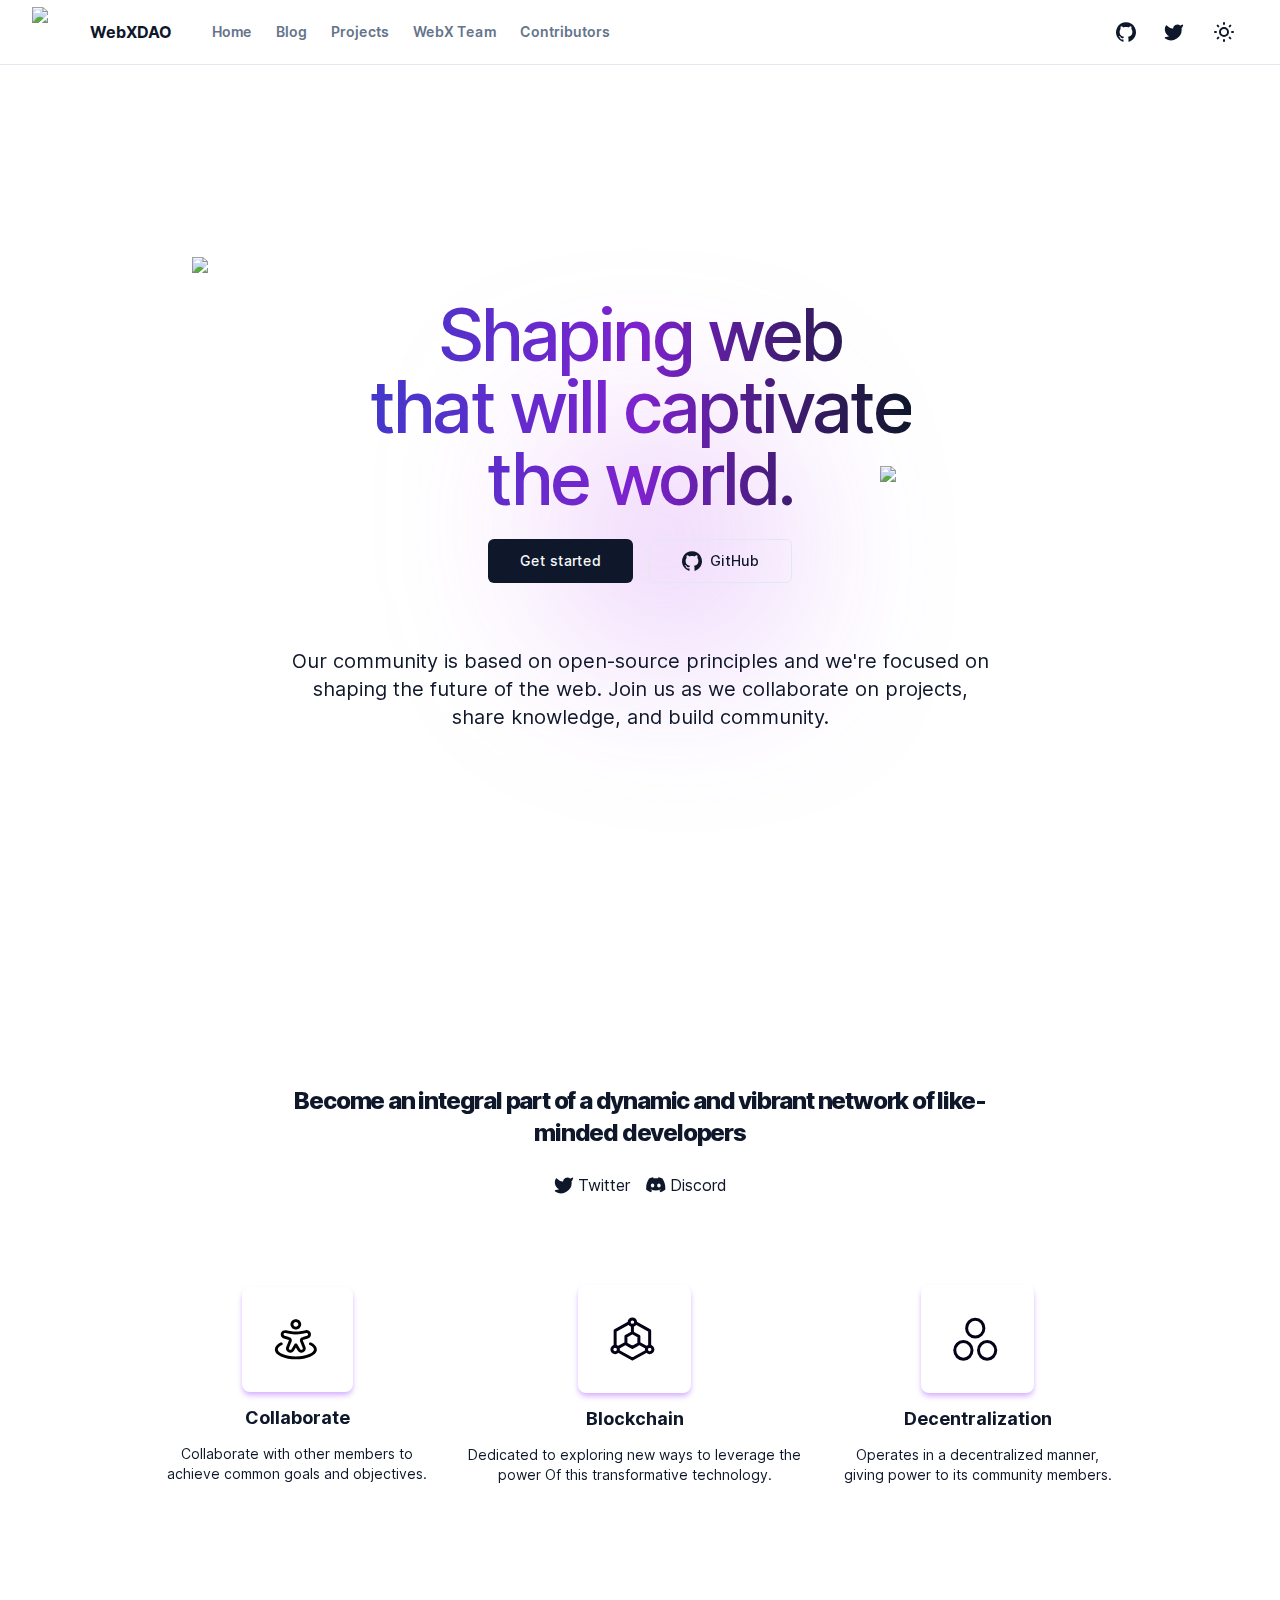
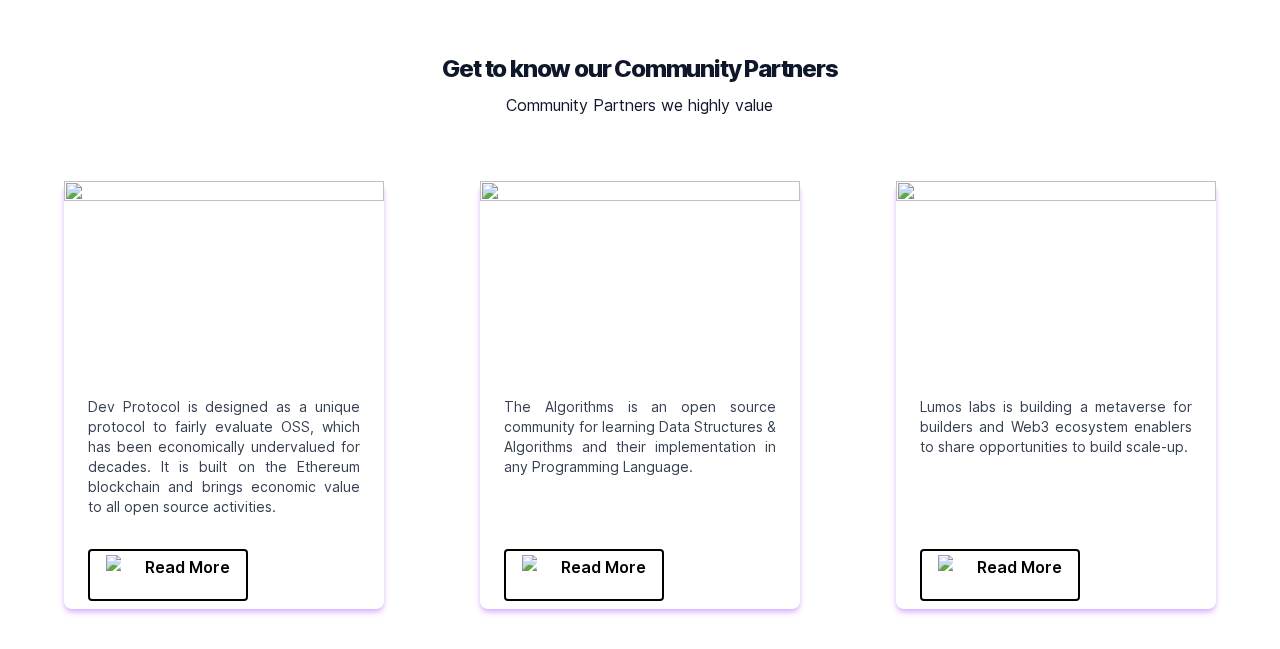
==== commit 5d16d148: "Deploying to gh-pages from @ Panquesito7/web3community.github.io@87ad6dc826b598a23ad97f208c6b986fffc" ====
--- a/index.html
+++ b/index.html
@@ -1 +1 @@
-<!DOCTYPE html><html lang="en"><head><meta charSet="utf-8"/><title>WebXDAO - OpenSource Community</title><meta name="description" content="We are an OpenSource community working around the future of the web. Learn Blockchain technology together."/><meta name="keywords" content="WebXDAO,Web,Web3,Blockchain,OpenSource,DAO"/><meta name="viewport" content="width=device-width, initial-scale=1"/><meta name="author" content="WebXDAO community"/><meta property="og:title" content="WebXDAO - OpenSource Community"/><meta property="og:image" content="https://github.com/WebXDAO.png"/><meta property="og:url" content="https://webxdao.xyz"/><meta property="og:type" content="website"/><meta property="og:locale" content="en_US"/><meta property="og:description" content="We are an OpenSource community working around the future of the web. Learn Blockchain technology together."/><meta name="next-head-count" content="12"/><link rel="preload" href="/_next/static/css/ffc9ecfc83fa13dc.css" as="style"/><link rel="stylesheet" href="/_next/static/css/ffc9ecfc83fa13dc.css" data-n-g=""/><noscript data-n-css=""></noscript><script defer="" nomodule="" src="/_next/static/chunks/polyfills-c67a75d1b6f99dc8.js"></script><script src="/_next/static/chunks/webpack-9b312e20a4e32339.js" defer=""></script><script src="/_next/static/chunks/framework-4556c45dd113b893.js" defer=""></script><script src="/_next/static/chunks/main-84ef8f6faac559d3.js" defer=""></script><script src="/_next/static/chunks/pages/_app-fe0b8e3380f16b36.js" defer=""></script><script src="/_next/static/chunks/1bfc9850-a67b7c1881ed588c.js" defer=""></script><script src="/_next/static/chunks/17007de1-89e7292663199d5c.js" defer=""></script><script src="/_next/static/chunks/513-fe2a2d27d99f677b.js" defer=""></script><script src="/_next/static/chunks/pages/index-bf1e9c2c061528bf.js" defer=""></script><script src="/_next/static/QNDtkR6kxG6feZLzvd2Ic/_buildManifest.js" defer=""></script><script src="/_next/static/QNDtkR6kxG6feZLzvd2Ic/_ssgManifest.js" defer=""></script></head><body><div id="__next"><div class="min-h-screen flex flex-col bg-gradient-to-tr from-[#13111C] via-[#14111D] to-[#30122A]"><header class="relative" data-headlessui-state=""><div class="bg-transparent pt-4 sm:pt-6"><nav class="relative mx-auto mb-4 flex max-w-7xl items-center justify-between px-4 sm:px-6" aria-label="Global"><div class="flex items-center flex-1"><div class="flex items-center justify-between w-full lg:w-auto"><a href="/"><span class="sr-only ">WebX DAO</span><img class="h-12 w-auto sm:h-12 md:h-[4.2rem] cursor-pointer" src="/images/logo/logo.png" alt="WebX DAO White Logo"/></a><div class="flex items-center justify-between -mr-2 lg:hidden "><button class="inline-flex items-center justify-center p-2 text-gray-400 bg-transparent rounded-md focus-ring-inset hover:bg-gray-800 focus:outline-none focus:ring-2 focus:ring-white" id="headlessui-popover-button-:Rm:" type="button" aria-expanded="false" data-headlessui-state=""><span class="sr-only">Open main menu</span><svg xmlns="http://www.w3.org/2000/svg" fill="none" viewBox="0 0 24 24" stroke-width="1.5" stroke="currentColor" aria-hidden="true" class="w-6 h-6"><path stroke-linecap="round" stroke-linejoin="round" d="M3.75 6.75h16.5M3.75 12h16.5m-16.5 5.25h16.5"></path></svg></button></div></div></div><div class="hidden lg:flex lg:items-center md:space-x-6"><div class="hidden space-x-8 lg:ml-10 lg:flex"><a class="text-base font-medium text-white hover:text-gray-300" href="/blog">Blog</a><a class="text-base font-medium text-white hover:text-gray-300" href="/projects">Projects</a><a class="text-base font-medium text-white hover:text-gray-300" href="/partners">Community Partners</a><a class="text-base font-medium text-white hover:text-gray-300" href="/team">WebX Team</a><a class="text-base font-medium text-white hover:text-gray-300" href="/contributors">Contributors</a></div><a href="https://github.com/sponsors/WebXDAO" class="inline-flex items-center px-4 py-2 text-base font-medium text-gray-600 bg-gray-100 border border-transparent rounded-md hover:text-white/80 hover:bg-gray-700">GitHub<svg stroke="currentColor" fill="currentColor" stroke-width="0" role="img" viewBox="0 0 24 24" class="w-5 h-5 ml-3 text-pink-600" aria-hidden="true" height="1em" width="1em" xmlns="http://www.w3.org/2000/svg"><title></title><path d="M17.625 1.499c-2.32 0-4.354 1.203-5.625 3.03-1.271-1.827-3.305-3.03-5.625-3.03C3.129 1.499 0 4.253 0 8.249c0 4.275 3.068 7.847 5.828 10.227a33.14 33.14 0 0 0 5.616 3.876l.028.017.008.003-.001.003c.163.085.342.126.521.125.179.001.358-.041.521-.125l-.001-.003.008-.003.028-.017a33.14 33.14 0 0 0 5.616-3.876C20.932 16.096 24 12.524 24 8.249c0-3.996-3.129-6.75-6.375-6.75zm-.919 15.275a30.766 30.766 0 0 1-4.703 3.316l-.004-.002-.004.002a30.955 30.955 0 0 1-4.703-3.316c-2.677-2.307-5.047-5.298-5.047-8.523 0-2.754 2.121-4.5 4.125-4.5 2.06 0 3.914 1.479 4.544 3.684.143.495.596.797 1.086.796.49.001.943-.302 1.085-.796.63-2.205 2.484-3.684 4.544-3.684 2.004 0 4.125 1.746 4.125 4.5 0 3.225-2.37 6.216-5.048 8.523z"></path></svg></a></div></nav></div></header><div class="flex flex-1 md:flex-row"><main class="flex-1"><div class="flex flex-col h-screen"><div class="relative h-screen overflow-hidden"><section class="h-full"><div class="h-full pt-10 bg-transparent sm:pt-16 lg:overflow-hidden lg:pt-16 lg:pb-14"><div class="mx-auto max-w-7xl lg:px-8"><div class="lg:grid lg:grid-cols-2 lg:gap-8"><div class="max-w-md px-4 mx-auto text-center sm:max-w-2xl sm:px-6 sm:text-center lg:flex lg:items-center lg:px-0 lg:text-left"><div class="lg:py-24"><h1 class="mt-4 text-5xl font-bold tracking-tight text-white sm:mt-5 sm:text-6xl lg:mt-6 xl:text-7xl"><span class="block">Build with us,</span><span class="block text-white">the future of web.</span></h1><p class="mt-3 text-base text-white/70 sm:mt-5 sm:text-xl lg:text-lg xl:text-xl">We focus on building and talking about possible future usage of web technologies.</p><div class="mt-8 sm:mt-6"><div class="sm:mx-auto sm:max-w-7xl"><div class="sm:flex"><div class="flex flex-col md:items-center md:justify-center lg:items-start lg:justify-start w-full mb-6 sm:mt-0 md:flex-row gap-x-4 gap-y-4"><a class="inline-flex items-center justify-center px-4 py-3 text-base font-medium transition-all duration-100 border border-transparent rounded-md shadow-sm hover:border-white/80 bg-cyber-webx text-white/80 hover:text-white hover:bg-gradient-to-r hover:from-pink-700 hover:to-pink-900 focus:outline-none focus:ring-2 focus:ring-cyber-webx focus:ring-offset-2" href="https://discord.webxdao.xyz/">Join WebXDAO<svg stroke="currentColor" fill="currentColor" stroke-width="0" viewBox="0 0 640 512" class="w-5 h-5 ml-3 -mr-1" aria-hidden="true" height="1em" width="1em" xmlns="http://www.w3.org/2000/svg"><path d="M524.531,69.836a1.5,1.5,0,0,0-.764-.7A485.065,485.065,0,0,0,404.081,32.03a1.816,1.816,0,0,0-1.923.91,337.461,337.461,0,0,0-14.9,30.6,447.848,447.848,0,0,0-134.426,0,309.541,309.541,0,0,0-15.135-30.6,1.89,1.89,0,0,0-1.924-.91A483.689,483.689,0,0,0,116.085,69.137a1.712,1.712,0,0,0-.788.676C39.068,183.651,18.186,294.69,28.43,404.354a2.016,2.016,0,0,0,.765,1.375A487.666,487.666,0,0,0,176.02,479.918a1.9,1.9,0,0,0,2.063-.676A348.2,348.2,0,0,0,208.12,430.4a1.86,1.86,0,0,0-1.019-2.588,321.173,321.173,0,0,1-45.868-21.853,1.885,1.885,0,0,1-.185-3.126c3.082-2.309,6.166-4.711,9.109-7.137a1.819,1.819,0,0,1,1.9-.256c96.229,43.917,200.41,43.917,295.5,0a1.812,1.812,0,0,1,1.924.233c2.944,2.426,6.027,4.851,9.132,7.16a1.884,1.884,0,0,1-.162,3.126,301.407,301.407,0,0,1-45.89,21.83,1.875,1.875,0,0,0-1,2.611,391.055,391.055,0,0,0,30.014,48.815,1.864,1.864,0,0,0,2.063.7A486.048,486.048,0,0,0,610.7,405.729a1.882,1.882,0,0,0,.765-1.352C623.729,277.594,590.933,167.465,524.531,69.836ZM222.491,337.58c-28.972,0-52.844-26.587-52.844-59.239S193.056,219.1,222.491,219.1c29.665,0,53.306,26.82,52.843,59.239C275.334,310.993,251.924,337.58,222.491,337.58Zm195.38,0c-28.971,0-52.843-26.587-52.843-59.239S388.437,219.1,417.871,219.1c29.667,0,53.307,26.82,52.844,59.239C470.715,310.993,447.538,337.58,417.871,337.58Z"></path></svg></a><a class="inline-flex items-center justify-center px-8 py-3 text-base font-medium transition-all duration-100 bg-gray-100 border border-transparent rounded-md shadow-md border-dark hover:border-white/80 text-slate-700 hover:bg-gray-700 hover:text-slate-100 focus:outline-none focus:ring-2 focus:ring-cyber-webx focus:ring-offset-2" href="https://github.com/WebXDAO">Contribute</a></div></div><div class="pb-2 flex"><div class="w-full grid gap-8 items-start"><div class="relative group"><div class="absolute -inset-0.5 bg-gradient-to-r from-pink-600 to-fuchsia-700 rounded-lg blur opacity-75 group-hover:opacity-100 transition duration-1000 group-hover:duration-200 animate-tilt"></div><button class="w-full relative px-7 py-4 bg-black/80 rounded-lg leading-none flex items-center divide-x divide-gray-600 "><span class="flex items-center space-x-5 "><svg stroke="currentColor" fill="currentColor" stroke-width="0" viewBox="0 0 24 24" class="w-6 h-6 text-cyber-webx hover:text-pink-600 hover:-rotate-6" height="1em" width="1em" xmlns="http://www.w3.org/2000/svg"><path d="M12 0a12 12 0 1 0 0 24 12 12 0 0 0 0-24zm3.163 21.783h-.093a.513.513 0 0 1-.382-.14.513.513 0 0 1-.14-.372v-1.406c.006-.467.01-.94.01-1.416a3.693 3.693 0 0 0-.151-1.028 1.832 1.832 0 0 0-.542-.875 8.014 8.014 0 0 0 2.038-.471 4.051 4.051 0 0 0 1.466-.964c.407-.427.71-.943.885-1.506a6.77 6.77 0 0 0 .3-2.13 4.138 4.138 0 0 0-.26-1.476 3.892 3.892 0 0 0-.795-1.284 2.81 2.81 0 0 0 .162-.582c.033-.2.05-.402.05-.604 0-.26-.03-.52-.09-.773a5.309 5.309 0 0 0-.221-.763.293.293 0 0 0-.111-.02h-.11c-.23.002-.456.04-.674.111a5.34 5.34 0 0 0-.703.26 6.503 6.503 0 0 0-.661.343c-.215.127-.405.249-.573.362a9.578 9.578 0 0 0-5.143 0 13.507 13.507 0 0 0-.572-.362 6.022 6.022 0 0 0-.672-.342 4.516 4.516 0 0 0-.705-.261 2.203 2.203 0 0 0-.662-.111h-.11a.29.29 0 0 0-.11.02 5.844 5.844 0 0 0-.23.763c-.054.254-.08.513-.081.773 0 .202.017.404.051.604.033.199.086.394.16.582A3.888 3.888 0 0 0 5.702 10a4.142 4.142 0 0 0-.263 1.476 6.871 6.871 0 0 0 .292 2.12c.181.563.483 1.08.884 1.516.415.422.915.75 1.466.964.653.25 1.337.41 2.033.476a1.828 1.828 0 0 0-.452.633 2.99 2.99 0 0 0-.2.744 2.754 2.754 0 0 1-1.175.27 1.788 1.788 0 0 1-1.065-.3 2.904 2.904 0 0 1-.752-.824 3.1 3.1 0 0 0-.292-.382 2.693 2.693 0 0 0-.372-.343 1.841 1.841 0 0 0-.432-.24 1.2 1.2 0 0 0-.481-.101c-.04.001-.08.005-.12.01a.649.649 0 0 0-.162.02.408.408 0 0 0-.13.06.116.116 0 0 0-.06.1.33.33 0 0 0 .14.242c.093.074.17.131.232.171l.03.021c.133.103.261.214.382.333.112.098.213.209.3.33.09.119.168.246.231.381.073.134.15.288.231.463.188.474.522.875.954 1.145.453.243.961.364 1.476.351.174 0 .349-.01.522-.03.172-.028.343-.057.515-.091v1.743a.5.5 0 0 1-.533.521h-.062a10.286 10.286 0 1 1 6.324 0v.005z"></path></svg><span class="pr-6 text-gray-100 text-sm md:text-base">Hacktoberfest 2022</span></span><span class="pl-6 text-white/50 group-hover:text-gray-100 transition duration-200 text-sm md:text-base">See GitHub organization →</span></button></div></div></div><p class="mt-3 text-sm text-white/70 sm:mt-4">We are an opensource community working around the future of the web. Learn blockchain technology together. The community is powered by<!-- --> <a class="font-medium text-white" href="https://devprotocol.xyz/">Dev Protocol</a>.</p></div></div></div></div><div class="mt-12 -mb-16 sm:-mb-48 lg:relative lg:m-0"><div class="max-w-md px-4 mx-auto sm:max-w-2xl sm:px-6 lg:max-w-none lg:px-0"><img class="w-full lg:absolute lg:inset-y-0 lg:left-0 lg:h-full lg:w-auto lg:max-w-none" src="/images/shapes/12.png" alt=""/></div></div></div></div></div></section></div></div></main></div><footer class="bg-transparent"><div class="max-w-screen-xl px-4 pt-16 pb-6 mx-auto sm:px-6 lg:px-8 lg:pt-24"><div class="grid grid-cols-1 gap-8 lg:grid-cols-3"><div><div class="flex justify-center text-teal-600 sm:justify-start"><a href="https://webxdao.xyz"><span class="sr-only">WebX DAO</span><img class="w-auto sm:h-14 md:h-16 h-12" src="/images/logo/logo.png" alt=""/></a></div></div><div class="grid grid-cols-1 gap-8 sm:grid-cols-2 lg:col-span-2 md:grid-cols-4"><div class="sm:text-left"><p class="text-lg sm:text-sm font-medium text-white/90">About Us</p><nav class="mt-4 sm:mt-3" aria-label="About Us"><ul class="space-y-4 text-sm"><li><span class="text-white/60 hover:text-white/95 transition cursor-pointer">Who we are?</span></li><li><span class="text-white/60 hover:text-white/95 transition cursor-pointer">What we do?</span></li><li><span class="text-white/60 hover:text-white/95 transition cursor-pointer">Team WebX</span></li></ul></nav></div><div class="sm:text-left"><p class="text-lg sm:text-sm font-medium text-white/90">Socials</p><nav class="mt-4 sm:mt-3" aria-label="Socials"><ul class="space-y-4 text-sm"><li><span class="text-white/60 hover:text-white/95 transition cursor-pointer">GitHub</span></li><li><span class="text-white/60 hover:text-white/95 transition cursor-pointer">Twitter</span></li><li><span class="text-white/60 hover:text-white/95 transition cursor-pointer">Discord</span></li><li><span class="text-white/60 hover:text-white/95 transition cursor-pointer">LinkedIn</span></li></ul></nav></div><div class="sm:text-left"><p class="text-lg sm:text-sm font-medium text-white/90">Contact</p><nav class="mt-4 sm:mt-3" aria-label="Contact"><ul class="space-y-4 text-sm"><li><span class="text-white/60 hover:text-white/95 transition cursor-pointer">Contact us</span></li></ul></nav></div><div class="sm:text-left"><p class="text-lg sm:text-sm font-medium text-white/90">Partners</p><nav class="mt-4 sm:mt-3" aria-label="Partners"><ul class="space-y-4 text-sm"><li><span class="text-white/60 hover:text-white/95 transition cursor-pointer">Our partners</span></li><li><span class="text-white/60 hover:text-white/95 transition cursor-pointer">Partner with us</span></li></ul></nav></div></div></div><div class="pt-6 mt-5 sm:mt-12"><div class="text-center sm:flex sm:justify-between sm:text-left"><p class="text-sm text-gray-500"><span class="block sm:inline">All rights reserved.</span></p><p class="mt-1 text-sm text-gray-500 sm:order-first sm:mt-0"><span class="flex items-center justify-center">© <!-- -->2023<!-- --> Made with<svg stroke="currentColor" fill="currentColor" stroke-width="0" role="img" viewBox="0 0 24 24" class="w-3 h-3 m-2 text-pink-600" aria-hidden="true" height="1em" width="1em" xmlns="http://www.w3.org/2000/svg"><title></title><path d="M17.625 1.499c-2.32 0-4.354 1.203-5.625 3.03-1.271-1.827-3.305-3.03-5.625-3.03C3.129 1.499 0 4.253 0 8.249c0 4.275 3.068 7.847 5.828 10.227a33.14 33.14 0 0 0 5.616 3.876l.028.017.008.003-.001.003c.163.085.342.126.521.125.179.001.358-.041.521-.125l-.001-.003.008-.003.028-.017a33.14 33.14 0 0 0 5.616-3.876C20.932 16.096 24 12.524 24 8.249c0-3.996-3.129-6.75-6.375-6.75zm-.919 15.275a30.766 30.766 0 0 1-4.703 3.316l-.004-.002-.004.002a30.955 30.955 0 0 1-4.703-3.316c-2.677-2.307-5.047-5.298-5.047-8.523 0-2.754 2.121-4.5 4.125-4.5 2.06 0 3.914 1.479 4.544 3.684.143.495.596.797 1.086.796.49.001.943-.302 1.085-.796.63-2.205 2.484-3.684 4.544-3.684 2.004 0 4.125 1.746 4.125 4.5 0 3.225-2.37 6.216-5.048 8.523z"></path></svg>by WebX DAO</span></p></div></div></div></footer></div></div><script id="__NEXT_DATA__" type="application/json">{"props":{"pageProps":{}},"page":"/","query":{},"buildId":"QNDtkR6kxG6feZLzvd2Ic","nextExport":true,"autoExport":true,"isFallback":false,"scriptLoader":[]}</script></body></html>+<!DOCTYPE html><html lang="en"><head><meta charSet="utf-8"/><link rel="preload" as="font" href="/_next/static/media/2aaf0723e720e8b9-s.p.woff2" crossorigin="" type="font/woff2"/><link rel="stylesheet" href="/_next/static/css/f55f679124f97c9d.css" data-precedence="next"/><meta name="next-size-adjust"/><title>WebXDAO</title><meta name="description" content="We focus on building and talking about possible future usage of web technologies."/><meta name="theme-color" media="(prefers-color-scheme: light)" content="white"/><meta name="theme-color" media="(prefers-color-scheme: dark)" content="black"/><meta name="viewport" content="width=device-width, initial-scale=1"/><link rel="shortcut icon" href="/favicon-16x16.png"/><link rel="icon" href="/favicon.ico"/><link rel="apple-touch-icon" href="/apple-touch-icon.png"/><script src="/_next/static/chunks/polyfills-c67a75d1b6f99dc8.js" noModule=""></script></head><body class="min-h-screen bg-background font-sans antialiased __variable_0ec1f4"><script>!function(){try{var d=document.documentElement,c=d.classList;c.remove('light','dark');var e=localStorage.getItem('theme');if('system'===e||(!e&&true)){var t='(prefers-color-scheme: dark)',m=window.matchMedia(t);if(m.media!==t||m.matches){d.style.colorScheme = 'dark';c.add('dark')}else{d.style.colorScheme = 'light';c.add('light')}}else if(e){c.add(e|| '')}if(e==='light'||e==='dark')d.style.colorScheme=e}catch(e){}}()</script><div class="relative flex min-h-screen flex-col"><header class="sticky top-0 z-40 w-full border-b bg-background"><div class="container flex h-16 items-center space-x-4 sm:justify-between sm:space-x-0"><div class="flex gap-6 md:gap-10"><a class="hidden items-center space-x-2 md:flex" href="/"><img alt="logo" loading="lazy" width="50" height="50" decoding="async" data-nimg="1" style="color:transparent" srcSet="/_next/image?url=%2Flogo.png&amp;w=64&amp;q=75 1x, /_next/image?url=%2Flogo.png&amp;w=128&amp;q=75 2x" src="/_next/image?url=%2Flogo.png&amp;w=128&amp;q=75"/><span class="hidden font-bold sm:inline-block">WebXDAO</span></a><nav class="hidden gap-6 md:flex"><a class="flex items-center text-lg font-semibold text-muted-foreground sm:text-sm" href="/">Home</a><a class="flex items-center text-lg font-semibold text-muted-foreground sm:text-sm" href="/">Blog</a><a class="flex items-center text-lg font-semibold text-muted-foreground sm:text-sm" href="/projects">Projects</a><a class="flex items-center text-lg font-semibold text-muted-foreground sm:text-sm" href="/teams">WebX Team</a><a class="flex items-center text-lg font-semibold text-muted-foreground sm:text-sm" href="/contributors">Contributors</a></nav></div><div class="flex flex-1 items-center justify-end space-x-4"><nav class="flex items-center space-x-1"><a target="_blank" rel="noreferrer" href="https://github.com/WebXDAO"><div class="inline-flex items-center justify-center rounded-md text-sm font-medium transition-colors focus-visible:outline-none focus-visible:ring-2 focus-visible:ring-ring focus-visible:ring-offset-2 disabled:opacity-50 disabled:pointer-events-none ring-offset-background hover:bg-accent hover:text-accent-foreground h-9 px-3 rounded-md"><svg viewBox="0 0 438.549 438.549" class="h-5 w-5"><path fill="currentColor" d="M409.132 114.573c-19.608-33.596-46.205-60.194-79.798-79.8-33.598-19.607-70.277-29.408-110.063-29.408-39.781 0-76.472 9.804-110.063 29.408-33.596 19.605-60.192 46.204-79.8 79.8C9.803 148.168 0 184.854 0 224.63c0 47.78 13.94 90.745 41.827 128.906 27.884 38.164 63.906 64.572 108.063 79.227 5.14.954 8.945.283 11.419-1.996 2.475-2.282 3.711-5.14 3.711-8.562 0-.571-.049-5.708-.144-15.417a2549.81 2549.81 0 01-.144-25.406l-6.567 1.136c-4.187.767-9.469 1.092-15.846 1-6.374-.089-12.991-.757-19.842-1.999-6.854-1.231-13.229-4.086-19.13-8.559-5.898-4.473-10.085-10.328-12.56-17.556l-2.855-6.57c-1.903-4.374-4.899-9.233-8.992-14.559-4.093-5.331-8.232-8.945-12.419-10.848l-1.999-1.431c-1.332-.951-2.568-2.098-3.711-3.429-1.142-1.331-1.997-2.663-2.568-3.997-.572-1.335-.098-2.43 1.427-3.289 1.525-.859 4.281-1.276 8.28-1.276l5.708.853c3.807.763 8.516 3.042 14.133 6.851 5.614 3.806 10.229 8.754 13.846 14.842 4.38 7.806 9.657 13.754 15.846 17.847 6.184 4.093 12.419 6.136 18.699 6.136 6.28 0 11.704-.476 16.274-1.423 4.565-.952 8.848-2.383 12.847-4.285 1.713-12.758 6.377-22.559 13.988-29.41-10.848-1.14-20.601-2.857-29.264-5.14-8.658-2.286-17.605-5.996-26.835-11.14-9.235-5.137-16.896-11.516-22.985-19.126-6.09-7.614-11.088-17.61-14.987-29.979-3.901-12.374-5.852-26.648-5.852-42.826 0-23.035 7.52-42.637 22.557-58.817-7.044-17.318-6.379-36.732 1.997-58.24 5.52-1.715 13.706-.428 24.554 3.853 10.85 4.283 18.794 7.952 23.84 10.994 5.046 3.041 9.089 5.618 12.135 7.708 17.705-4.947 35.976-7.421 54.818-7.421s37.117 2.474 54.823 7.421l10.849-6.849c7.419-4.57 16.18-8.758 26.262-12.565 10.088-3.805 17.802-4.853 23.134-3.138 8.562 21.509 9.325 40.922 2.279 58.24 15.036 16.18 22.559 35.787 22.559 58.817 0 16.178-1.958 30.497-5.853 42.966-3.9 12.471-8.941 22.457-15.125 29.979-6.191 7.521-13.901 13.85-23.131 18.986-9.232 5.14-18.182 8.85-26.84 11.136-8.662 2.286-18.415 4.004-29.263 5.146 9.894 8.562 14.842 22.077 14.842 40.539v60.237c0 3.422 1.19 6.279 3.572 8.562 2.379 2.279 6.136 2.95 11.276 1.995 44.163-14.653 80.185-41.062 108.068-79.226 27.88-38.161 41.825-81.126 41.825-128.906-.01-39.771-9.818-76.454-29.414-110.049z"></path></svg><span class="sr-only">GitHub</span></div></a><a target="_blank" rel="noreferrer" href="https://twitter.com/WebXDAO"><div class="inline-flex items-center justify-center rounded-md text-sm font-medium transition-colors focus-visible:outline-none focus-visible:ring-2 focus-visible:ring-ring focus-visible:ring-offset-2 disabled:opacity-50 disabled:pointer-events-none ring-offset-background hover:bg-accent hover:text-accent-foreground h-9 px-3 rounded-md"><svg xmlns="http://www.w3.org/2000/svg" width="24" height="24" viewBox="0 0 24 24" fill="none" stroke="currentColor" stroke-width="2" stroke-linecap="round" stroke-linejoin="round" class="h-5 w-5 fill-current"><path d="M22 4s-.7 2.1-2 3.4c1.6 10-9.4 17.3-18 11.6 2.2.1 4.4-.6 6-2C3 15.5.5 9.6 3 5c2.2 2.6 5.6 4.1 9 4-.9-4.2 4-6.6 7-3.8 1.1 0 3-1.2 3-1.2z"></path></svg><span class="sr-only">Twitter</span></div></a><button class="inline-flex items-center justify-center text-sm font-medium transition-colors focus-visible:outline-none focus-visible:ring-2 focus-visible:ring-ring focus-visible:ring-offset-2 disabled:opacity-50 disabled:pointer-events-none ring-offset-background hover:bg-accent hover:text-accent-foreground h-9 px-3 rounded-md"><svg xmlns="http://www.w3.org/2000/svg" width="24" height="24" viewBox="0 0 24 24" fill="none" stroke="currentColor" stroke-width="2" stroke-linecap="round" stroke-linejoin="round" class="rotate-0 scale-100 transition-all dark:-rotate-90 dark:scale-0"><path d="M12 16a4 4 0 1 0 0-8 4 4 0 0 0 0 8z"></path><path d="M12 3v1"></path><path d="M12 20v1"></path><path d="M3 12h1"></path><path d="M20 12h1"></path><path d="m18.364 5.636-.707.707"></path><path d="m6.343 17.657-.707.707"></path><path d="m5.636 5.636.707.707"></path><path d="m17.657 17.657.707.707"></path></svg><svg xmlns="http://www.w3.org/2000/svg" width="24" height="24" viewBox="0 0 24 24" fill="none" stroke="currentColor" stroke-width="2" stroke-linecap="round" stroke-linejoin="round" class="absolute rotate-90 scale-0 transition-all dark:rotate-0 dark:scale-100"><path d="M12 3a6.364 6.364 0 0 0 9 9 9 9 0 1 1-9-9Z"></path></svg><span class="sr-only">Toggle theme</span></button></nav></div></div></header><div class="flex-1"><section class="relative flex min-h-screen flex-col items-center justify-center overflow-hidden text-center"><div class="relative z-10 flex flex-col gap-6"><div class="flex max-w-[980px] flex-col items-center gap-2 "><h1 class="bg-gradient-to-r from-indigo-700 via-purple-700 to-slate-900 bg-clip-text text-3xl font-medium leading-tight tracking-tighter text-transparent mix-blend-difference sm:text-5xl md:text-6xl lg:text-7xl"><span class="block">Shaping web</span><span class="block">that will captivate</span><span class="block">the world.</span></h1></div><div class="flex justify-center gap-4"><a target="_blank" rel="noreferrer" class="inline-flex items-center justify-center rounded-md text-sm font-medium transition-colors focus-visible:outline-none focus-visible:ring-2 focus-visible:ring-ring focus-visible:ring-offset-2 disabled:opacity-50 disabled:pointer-events-none ring-offset-background bg-primary text-primary-foreground hover:bg-primary/90 h-11 px-8 rounded-md" href="https://github.com/WebXDAO/start-here">Get started</a><a target="_blank" rel="noreferrer" class="inline-flex items-center justify-center rounded-md text-sm font-medium transition-colors focus-visible:outline-none focus-visible:ring-2 focus-visible:ring-ring focus-visible:ring-offset-2 disabled:opacity-50 disabled:pointer-events-none ring-offset-background border border-input hover:bg-accent hover:text-accent-foreground h-11 px-8 rounded-md" href="https://github.com/WebXDAO/"><svg viewBox="0 0 438.549 438.549" class="mr-2 h-5 w-5"><path fill="currentColor" d="M409.132 114.573c-19.608-33.596-46.205-60.194-79.798-79.8-33.598-19.607-70.277-29.408-110.063-29.408-39.781 0-76.472 9.804-110.063 29.408-33.596 19.605-60.192 46.204-79.8 79.8C9.803 148.168 0 184.854 0 224.63c0 47.78 13.94 90.745 41.827 128.906 27.884 38.164 63.906 64.572 108.063 79.227 5.14.954 8.945.283 11.419-1.996 2.475-2.282 3.711-5.14 3.711-8.562 0-.571-.049-5.708-.144-15.417a2549.81 2549.81 0 01-.144-25.406l-6.567 1.136c-4.187.767-9.469 1.092-15.846 1-6.374-.089-12.991-.757-19.842-1.999-6.854-1.231-13.229-4.086-19.13-8.559-5.898-4.473-10.085-10.328-12.56-17.556l-2.855-6.57c-1.903-4.374-4.899-9.233-8.992-14.559-4.093-5.331-8.232-8.945-12.419-10.848l-1.999-1.431c-1.332-.951-2.568-2.098-3.711-3.429-1.142-1.331-1.997-2.663-2.568-3.997-.572-1.335-.098-2.43 1.427-3.289 1.525-.859 4.281-1.276 8.28-1.276l5.708.853c3.807.763 8.516 3.042 14.133 6.851 5.614 3.806 10.229 8.754 13.846 14.842 4.38 7.806 9.657 13.754 15.846 17.847 6.184 4.093 12.419 6.136 18.699 6.136 6.28 0 11.704-.476 16.274-1.423 4.565-.952 8.848-2.383 12.847-4.285 1.713-12.758 6.377-22.559 13.988-29.41-10.848-1.14-20.601-2.857-29.264-5.14-8.658-2.286-17.605-5.996-26.835-11.14-9.235-5.137-16.896-11.516-22.985-19.126-6.09-7.614-11.088-17.61-14.987-29.979-3.901-12.374-5.852-26.648-5.852-42.826 0-23.035 7.52-42.637 22.557-58.817-7.044-17.318-6.379-36.732 1.997-58.24 5.52-1.715 13.706-.428 24.554 3.853 10.85 4.283 18.794 7.952 23.84 10.994 5.046 3.041 9.089 5.618 12.135 7.708 17.705-4.947 35.976-7.421 54.818-7.421s37.117 2.474 54.823 7.421l10.849-6.849c7.419-4.57 16.18-8.758 26.262-12.565 10.088-3.805 17.802-4.853 23.134-3.138 8.562 21.509 9.325 40.922 2.279 58.24 15.036 16.18 22.559 35.787 22.559 58.817 0 16.178-1.958 30.497-5.853 42.966-3.9 12.471-8.941 22.457-15.125 29.979-6.191 7.521-13.901 13.85-23.131 18.986-9.232 5.14-18.182 8.85-26.84 11.136-8.662 2.286-18.415 4.004-29.263 5.146 9.894 8.562 14.842 22.077 14.842 40.539v60.237c0 3.422 1.19 6.279 3.572 8.562 2.379 2.279 6.136 2.95 11.276 1.995 44.163-14.653 80.185-41.062 108.068-79.226 27.88-38.161 41.825-81.126 41.825-128.906-.01-39.771-9.818-76.454-29.414-110.049z"></path></svg>GitHub</a></div><div class="mt-10 flex flex-col items-center gap-4"><p class="max-w-[700px] text-lg text-slate-900 dark:text-white sm:text-xl">Our community is based on open-source principles and we&#x27;re focused on shaping the future of the web. Join us as we collaborate on projects, share knowledge, and build community.</p></div></div><div class="absolute"><img alt="logo" loading="lazy" width="1200" height="1200" decoding="async" data-nimg="1" class="mix-blend-difference" style="color:transparent" srcSet="/_next/image?url=%2F12.png&amp;w=1200&amp;q=75 1x, /_next/image?url=%2F12.png&amp;w=3840&amp;q=75 2x" src="/_next/image?url=%2F12.png&amp;w=3840&amp;q=75"/></div><img alt="flying card 001" loading="lazy" width="135" height="165" decoding="async" data-nimg="1" class="absolute left-[12rem] top-[12rem]" style="color:transparent" srcSet="/_next/image?url=%2Fflying-card-001.png&amp;w=256&amp;q=75 1x, /_next/image?url=%2Fflying-card-001.png&amp;w=384&amp;q=75 2x" src="/_next/image?url=%2Fflying-card-001.png&amp;w=384&amp;q=75"/><img alt="flying card 001" loading="lazy" width="208" height="259" decoding="async" data-nimg="1" class="absolute bottom-[15rem] right-[12rem]" style="color:transparent" srcSet="/_next/image?url=%2Fflying-card-002.png&amp;w=256&amp;q=75 1x, /_next/image?url=%2Fflying-card-002.png&amp;w=640&amp;q=75 2x" src="/_next/image?url=%2Fflying-card-002.png&amp;w=640&amp;q=75"/><div class="c-pointer"></div></section><section class="container mt-20 grid items-center justify-center gap-6 pb-8 pt-6 text-center md:py-10"><div class="flex max-w-[980px] flex-col items-center gap-2"><h3 class="px-32 text-xl font-extrabold leading-tight tracking-tighter sm:text-2xl md:text-3xl lg:text-2xl">Become an integral part of a dynamic and vibrant network of like-minded developers</h3><div class="mt-4 flex gap-4"><a target="_blank" rel="noreferrer" href="https://twitter.com/WebXDAO"><div class="flex items-center"><svg xmlns="http://www.w3.org/2000/svg" width="24" height="24" viewBox="0 0 24 24" fill="none" stroke="currentColor" stroke-width="2" stroke-linecap="round" stroke-linejoin="round" class="mr-1 h-5 w-5 cursor-pointer fill-current"><path d="M22 4s-.7 2.1-2 3.4c1.6 10-9.4 17.3-18 11.6 2.2.1 4.4-.6 6-2C3 15.5.5 9.6 3 5c2.2 2.6 5.6 4.1 9 4-.9-4.2 4-6.6 7-3.8 1.1 0 3-1.2 3-1.2z"></path></svg><span class="cursor-pointer">Twitter</span></div></a><a target="_blank" rel="noreferrer" href="https://discord.webxdao.xyz/"><div class="flex items-center"><svg viewBox="0 0 20 16" class="mr-1 h-5 w-5 cursor-pointer fill-current"><path d="M16.3669 1.57019C15.1546 0.99348 13.8421 0.574898 12.4749 0.333051C12.463 0.332659 12.451 0.334955 12.44 0.339777C12.429 0.344598 12.4191 0.351828 12.4111 0.360956C12.2471 0.667917 12.0557 1.06789 11.9281 1.37486C10.4779 1.15161 9.00319 1.15161 7.55305 1.37486C7.42545 1.05859 7.23404 0.667917 7.06086 0.360956C7.05175 0.342353 7.0244 0.333051 6.99706 0.333051C5.62986 0.574898 4.32647 0.99348 3.10511 1.57019C3.096 1.57019 3.08688 1.5795 3.07777 1.5888C0.598589 5.37464 -0.0850079 9.05816 0.252233 12.7045C0.252233 12.7231 0.261348 12.7417 0.279577 12.751C1.92021 13.9788 3.49704 14.723 5.05564 15.216C5.08299 15.2253 5.11033 15.216 5.11944 15.1974C5.48403 14.6858 5.81216 14.1463 6.09471 13.5789C6.11294 13.5416 6.09471 13.5044 6.05825 13.4951C5.53872 13.2905 5.04653 13.0486 4.56345 12.7696C4.52699 12.751 4.52699 12.6952 4.55434 12.6673C4.6546 12.5929 4.75486 12.5091 4.85512 12.4347C4.87335 12.4161 4.90069 12.4161 4.91892 12.4254C8.05435 13.8858 11.4359 13.8858 14.5349 12.4254C14.5531 12.4161 14.5804 12.4161 14.5987 12.4347C14.6989 12.5184 14.7992 12.5929 14.8994 12.6766C14.9359 12.7045 14.9359 12.7603 14.8903 12.7789C14.4164 13.0673 13.9151 13.2998 13.3955 13.5044C13.3591 13.5137 13.35 13.5602 13.3591 13.5882C13.6507 14.1556 13.9789 14.6951 14.3343 15.2067C14.3617 15.216 14.389 15.2253 14.4164 15.216C15.9841 14.723 17.5609 13.9788 19.2015 12.751C19.2198 12.7417 19.2289 12.7231 19.2289 12.7045C19.6299 8.49075 18.5635 4.83513 16.4034 1.5888C16.3942 1.5795 16.3851 1.57019 16.3669 1.57019ZM6.56867 10.4813C5.62986 10.4813 4.84601 9.59767 4.84601 8.50936C4.84601 7.42104 5.61164 6.53737 6.56867 6.53737C7.53482 6.53737 8.30045 7.43034 8.29134 8.50936C8.29134 9.59767 7.52571 10.4813 6.56867 10.4813ZM12.9216 10.4813C11.9828 10.4813 11.1989 9.59767 11.1989 8.50936C11.1989 7.42104 11.9645 6.53737 12.9216 6.53737C13.8877 6.53737 14.6533 7.43034 14.6442 8.50936C14.6442 9.59767 13.8877 10.4813 12.9216 10.4813Z"></path></svg><span class="cursor-pointer">Discord</span></div></a></div></div></section><section class="flex justify-center px-40 py-0"><div class="my-12 flex gap-8"><div class="flex flex-col items-center justify-center gap-3 text-center"><div class="border-l-3 flex justify-center rounded-lg border-white bg-white p-8 shadow-md shadow-purple-300"><svg width="43" height="41" viewBox="0 0 43 41" xmlns="http://www.w3.org/2000/svg" class="h-15 w-15 mr-1"><path fill-rule="evenodd" clip-rule="evenodd" d="M21.8528 3.00884C21.2052 3.00884 20.5841 3.25385 20.1261 3.68998C19.6682 4.12612 19.4109 4.71764 19.4109 5.33442C19.4109 5.9512 19.6682 6.54272 20.1261 6.97885C20.5841 7.41498 21.2052 7.66 21.8528 7.66C22.5004 7.66 23.1215 7.41498 23.5794 6.97885C24.0374 6.54272 24.2946 5.9512 24.2946 5.33442C24.2946 4.71764 24.0374 4.12612 23.5794 3.68998C23.1215 3.25385 22.5004 3.00884 21.8528 3.00884ZM16.4807 5.33442C16.4807 3.9775 17.0467 2.67615 18.0541 1.71666C19.0616 0.757175 20.428 0.21814 21.8528 0.21814C23.2775 0.21814 24.644 0.757175 25.6514 1.71666C26.6589 2.67615 27.2249 3.9775 27.2249 5.33442C27.2249 6.69134 26.6589 7.99269 25.6514 8.95218C24.644 9.91166 23.2775 10.4507 21.8528 10.4507C20.428 10.4507 19.0616 9.91166 18.0541 8.95218C17.0467 7.99269 16.4807 6.69134 16.4807 5.33442ZM31.6007 11.2209C32.7167 10.9896 33.8833 11.175 34.86 11.7389C35.8366 12.3028 36.5487 13.2022 36.8494 14.2516C37.1501 15.3009 37.0164 16.4202 36.476 17.3784C35.9355 18.3366 35.0295 19.0608 33.9449 19.4014L29.6941 20.7502C29.4723 20.8202 29.2522 20.8946 29.0338 20.9735C28.955 21.0206 28.892 21.0882 28.8522 21.1683C28.8124 21.2484 28.7975 21.3377 28.8092 21.4256C28.8191 21.4633 28.8308 21.5005 28.8443 21.5372C28.8853 21.6526 28.9459 21.8033 29.0475 22.0544L31.4835 28.086C31.875 29.0589 31.8665 30.1366 31.4598 31.1037C31.0531 32.0709 30.2782 32.8562 29.2898 33.3028C28.3015 33.7493 27.1726 33.8242 26.1288 33.5124C25.085 33.2006 24.2033 32.5251 23.6598 31.6209L21.8528 28.6144L20.0458 31.6247C19.5029 32.5301 18.6208 33.2069 17.5763 33.5194C16.5317 33.8319 15.4018 33.7571 14.4127 33.31C13.4236 32.8628 12.6483 32.0764 12.2421 31.1081C11.8359 30.1397 11.8288 29.061 12.2221 28.0879L14.6581 22.0563C14.7287 21.8855 14.7964 21.7137 14.8612 21.5409C14.8748 21.5043 14.8865 21.467 14.8964 21.4293C14.9085 21.3411 14.8937 21.2515 14.8539 21.171C14.8141 21.0905 14.7509 21.0226 14.6718 20.9753C14.4527 20.8965 14.2319 20.822 14.0095 20.7521L9.76264 19.4033C8.67798 19.0626 7.77197 18.3385 7.23152 17.3803C6.69107 16.422 6.55741 15.3028 6.85811 14.2534C7.15881 13.2041 7.87093 12.3047 8.84757 11.7408C9.82421 11.1769 10.9909 10.9914 12.1068 11.2228L15.8126 11.9781L16.215 12.06C19.9342 12.7925 23.7714 12.7925 27.4905 12.06C27.5882 12.0414 27.6859 12.0228 27.893 11.9781L31.5987 11.2228L31.6007 11.2209ZM34.0621 15.3735C34.0621 14.4451 33.1635 13.7549 32.2141 13.9502L28.5025 14.7074L28.0844 14.7912C23.8332 15.6289 19.4439 15.6004 15.2051 14.7074L11.4934 13.9502C11.1101 13.8685 10.7084 13.9305 10.3718 14.1235C10.0353 14.3164 9.78967 14.6254 9.68607 14.9863C9.58248 15.3472 9.62884 15.7322 9.81554 16.0614C10.0022 16.3906 10.3149 16.6386 10.6886 16.754L14.9374 18.1028L15.0449 18.1363C15.4453 18.2628 15.8653 18.3949 16.2072 18.5977C17.3598 19.273 17.9829 20.5326 17.7993 21.8088C17.7446 22.1902 17.5844 22.5809 17.434 22.9567L17.393 23.0553L14.957 29.087C14.8261 29.4041 14.8265 29.7566 14.958 30.0734C15.0895 30.3903 15.3423 30.6478 15.6654 30.794C15.9885 30.9402 16.3579 30.9641 16.6988 30.8611C17.0398 30.758 17.3269 30.5355 17.5024 30.2386L20.5811 25.1074C20.7093 24.894 20.8944 24.7167 21.1177 24.5933C21.341 24.4699 21.5946 24.405 21.8528 24.405C22.1109 24.405 22.3645 24.4699 22.5879 24.5933C22.8112 24.7167 22.9963 24.894 23.1245 25.1074L26.2032 30.2386C26.3786 30.5355 26.6658 30.758 27.0068 30.8611C27.3477 30.9641 27.717 30.9402 28.0401 30.794C28.3633 30.6478 28.6161 30.3903 28.7476 30.0734C28.8791 29.7566 28.8794 29.4041 28.7486 29.087L26.3126 23.0553L26.2735 22.9567C26.1192 22.5809 25.961 22.1902 25.9063 21.8088C25.8168 21.1843 25.9195 20.5484 26.2022 19.9783C26.4848 19.4083 26.9351 18.9287 27.4984 18.5977C27.8422 18.393 28.2602 18.2628 28.6607 18.1363L28.7681 18.1028L33.017 16.754C33.3213 16.6575 33.586 16.4722 33.7736 16.2244C33.9612 15.9767 34.0621 15.679 34.0621 15.3735ZM8.60032 24.2423C8.77491 24.5729 8.80445 24.956 8.68246 25.3074C8.56047 25.6587 8.29692 25.9495 7.94981 26.1158C4.9805 27.5391 3.78302 29.1391 3.78302 30.4507C3.78302 31.8721 5.19734 33.6228 8.64134 35.0981C11.9466 36.5158 16.6174 37.4274 21.8528 37.4274C27.0881 37.4274 31.7589 36.5158 35.0642 35.0981C38.5082 33.6228 39.9226 31.8721 39.9226 30.4507C39.9226 29.1391 38.727 27.5391 35.7558 26.1158C35.5824 26.0343 35.4277 25.9209 35.3006 25.7822C35.1735 25.6435 35.0764 25.4822 35.0151 25.3077C34.9537 25.1331 34.9292 24.9486 34.943 24.765C34.9568 24.5814 35.0086 24.4021 35.0955 24.2377C35.1824 24.0732 35.3025 23.9267 35.4491 23.8067C35.5957 23.6866 35.7658 23.5954 35.9495 23.5382C36.1333 23.4811 36.3271 23.4591 36.5198 23.4736C36.7126 23.4882 36.9004 23.5388 37.0724 23.6228C40.2879 25.1633 42.8528 27.474 42.8528 30.4507C42.8528 33.6544 39.8932 36.0879 36.2676 37.6433C32.5032 39.2563 27.4046 40.2181 21.8528 40.2181C16.301 40.2181 11.2024 39.2563 7.43799 37.6433C3.81232 36.0879 0.852783 33.6544 0.852783 30.4507C0.852783 27.474 3.41771 25.1633 6.63511 23.6228C6.98204 23.4571 7.38382 23.4293 7.75226 23.5454C8.12071 23.6616 8.42571 23.9122 8.60032 24.2423Z"></path></svg></div><div class="text-lg font-bold">Collaborate</div><span class="text-sm">Collaborate with other members to achieve common goals and objectives.</span></div><div class="flex flex-col items-center justify-center gap-3 text-center"><div class="border-l-3 flex justify-center rounded-lg border-white bg-white p-8 shadow-md shadow-purple-300"><svg width="45" height="44" viewBox="0 0 45 44" fill="none" xmlns="http://www.w3.org/2000/svg" class="h-15 w-15 mr-1"><path d="M39.6647 29.3701V13.5806L26.1779 6.17957M18.6253 6.17957L5.13843 13.5806V29.3701M8.37527 34.3048L22.4016 42.0017L31.0332 37.2648L36.4279 34.3038M22.4016 15.6859L25.6384 17.528L28.8753 19.3701V26.7385L25.6384 28.5806L22.4016 30.4227L19.1647 28.5806L15.9279 26.7385V19.3701L19.1647 17.528L22.4016 15.6859ZM22.4016 15.6859V8.31746M28.8753 26.2122L36.4279 30.4227M15.9279 26.2122L8.37527 30.4227" stroke="#050218" stroke-width="3" stroke-linecap="round" stroke-linejoin="round" fill-rule="evenodd" clip-rule="evenodd"></path><path d="M22.4016 8.3175C24.1893 8.3175 25.6385 6.90366 25.6385 5.1596C25.6385 3.41555 24.1893 2.00171 22.4016 2.00171C20.614 2.00171 19.1648 3.41555 19.1648 5.1596C19.1648 6.90366 20.614 8.3175 22.4016 8.3175Z" stroke="#050218" stroke-width="3" stroke-linecap="round" stroke-linejoin="round"></path><path d="M5.13845 35.6859C6.92611 35.6859 8.3753 34.2721 8.3753 32.528C8.3753 30.784 6.92611 29.3701 5.13845 29.3701C3.35079 29.3701 1.90161 30.784 1.90161 32.528C1.90161 34.2721 3.35079 35.6859 5.13845 35.6859Z" stroke="#050218" stroke-width="3" stroke-linecap="round" stroke-linejoin="round"></path><path d="M39.6648 35.6859C41.4525 35.6859 42.9017 34.2721 42.9017 32.528C42.9017 30.784 41.4525 29.3701 39.6648 29.3701C37.8772 29.3701 36.428 30.784 36.428 32.528C36.428 34.2721 37.8772 35.6859 39.6648 35.6859Z" stroke="#050218" stroke-width="3" stroke-linecap="round" stroke-linejoin="round"></path></svg></div><div class="text-lg font-bold">Blockchain</div><span class="text-sm">Dedicated to exploring new ways to leverage the power Of this transformative technology.</span></div><div class="flex flex-col items-center justify-center gap-3 text-center"><div class="border-l-3 flex justify-center rounded-lg border-white bg-white p-8 shadow-md shadow-purple-300"><svg width="45" height="44" viewBox="0 0 45 44" fill="none" xmlns="http://www.w3.org/2000/svg" class="h-15 w-15 mr-1"><path d="M13.624 11.1463C13.624 13.5038 14.5334 15.7647 16.1522 17.4317C17.7709 19.0987 19.9664 20.0352 22.2556 20.0352C24.5449 20.0352 26.7403 19.0987 28.3591 17.4317C29.9778 15.7647 30.8872 13.5038 30.8872 11.1463C30.8872 8.78886 29.9778 6.52793 28.3591 4.86094C26.7403 3.19395 24.5449 2.25745 22.2556 2.25745C19.9664 2.25745 17.7709 3.19395 16.1522 4.86094C14.5334 6.52793 13.624 8.78886 13.624 11.1463ZM1.75562 33.3686C1.75562 35.726 2.66501 37.987 4.28375 39.654C5.90248 41.3209 8.09796 42.2574 10.3872 42.2574C12.6764 42.2574 14.8719 41.3209 16.4906 39.654C18.1094 37.987 19.0188 35.726 19.0188 33.3686C19.0188 31.0111 18.1094 28.7502 16.4906 27.0832C14.8719 25.4162 12.6764 24.4797 10.3872 24.4797C8.09796 24.4797 5.90248 25.4162 4.28375 27.0832C2.66501 28.7502 1.75562 31.0111 1.75562 33.3686ZM25.4925 33.3686C25.4925 35.726 26.4019 37.987 28.0206 39.654C29.6393 41.3209 31.8348 42.2574 34.124 42.2574C36.4133 42.2574 38.6087 41.3209 40.2275 39.654C41.8462 37.987 42.7556 35.726 42.7556 33.3686C42.7556 31.0111 41.8462 28.7502 40.2275 27.0832C38.6087 25.4162 36.4133 24.4797 34.124 24.4797C31.8348 24.4797 29.6393 25.4162 28.0206 27.0832C26.4019 28.7502 25.4925 31.0111 25.4925 33.3686Z" stroke="#050218" stroke-width="3" stroke-linecap="round" stroke-linejoin="round" fill-rule="evenodd" clip-rule="evenodd" fill="none"></path></svg></div><div class="text-lg font-bold">Decentralization</div><span class="text-sm">Operates in a decentralized manner, giving power to its community members.</span></div></div></section><section class="container mt-20 grid items-center justify-center gap-6 pb-8 pt-6  md:py-10"><div class="mx-auto flex max-w-[980px] flex-col items-center gap-2"><h3 class="px-32 text-xl font-extrabold leading-tight tracking-tighter sm:text-2xl md:text-3xl lg:text-2xl">Get to know our Community Partners</h3><h2>Community Partners we highly value</h2></div><div class="mt-10 flex flex-wrap justify-center gap-24"><div class="flex max-w-xs flex-col rounded-lg bg-white shadow-md shadow-purple-300"><img alt="" loading="lazy" width="400" height="250" decoding="async" data-nimg="1" class="w-full" style="color:transparent" srcSet="/_next/image?url=%2FDev-protocol-1.png&amp;w=640&amp;q=75 1x, /_next/image?url=%2FDev-protocol-1.png&amp;w=828&amp;q=75 2x" src="/_next/image?url=%2FDev-protocol-1.png&amp;w=828&amp;q=75"/><div class="grow px-6 py-4"><p class="text-justify text-sm text-gray-700">Dev Protocol is designed as a unique protocol to fairly evaluate OSS, which has been economically undervalued for decades. It is built on the Ethereum blockchain and brings economic value to all open source activities.</p></div><div class="flex px-6 pt-4"><a class="font-inter text-14.0418 mb-2 flex cursor-pointer gap-6 rounded border-2 border-solid border-black px-4 py-1 font-semibold text-black" href=""><img alt="arrow" loading="lazy" width="15" height="18" decoding="async" data-nimg="1" class="my-auto flex items-center" style="color:transparent" srcSet="/_next/image?url=%2FArrow1.png&amp;w=16&amp;q=75 1x, /_next/image?url=%2FArrow1.png&amp;w=32&amp;q=75 2x" src="/_next/image?url=%2FArrow1.png&amp;w=32&amp;q=75"/>Read More</a></div></div><div class="flex max-w-xs flex-col rounded-lg bg-white shadow-md shadow-purple-300"><img alt="" loading="lazy" width="400" height="250" decoding="async" data-nimg="1" class="w-full" style="color:transparent" srcSet="/_next/image?url=%2FThe-Algorithms-1.png&amp;w=640&amp;q=75 1x, /_next/image?url=%2FThe-Algorithms-1.png&amp;w=828&amp;q=75 2x" src="/_next/image?url=%2FThe-Algorithms-1.png&amp;w=828&amp;q=75"/><div class="grow px-6 py-4"><p class="text-justify text-sm text-gray-700">The Algorithms is an open source community for learning Data Structures &amp; Algorithms and their implementation in any Programming Language.</p></div><div class="flex px-6 pt-4"><a class="font-inter text-14.0418 mb-2 flex cursor-pointer gap-6 rounded border-2 border-solid border-black px-4 py-1 font-semibold text-black" href=""><img alt="arrow" loading="lazy" width="15" height="18" decoding="async" data-nimg="1" class="my-auto flex items-center" style="color:transparent" srcSet="/_next/image?url=%2FArrow1.png&amp;w=16&amp;q=75 1x, /_next/image?url=%2FArrow1.png&amp;w=32&amp;q=75 2x" src="/_next/image?url=%2FArrow1.png&amp;w=32&amp;q=75"/>Read More</a></div></div><div class="flex max-w-xs flex-col rounded-lg bg-white shadow-md shadow-purple-300"><img alt="" loading="lazy" width="400" height="250" decoding="async" data-nimg="1" class="w-full" style="color:transparent" srcSet="/_next/image?url=%2FLumos-Labs-1.png&amp;w=640&amp;q=75 1x, /_next/image?url=%2FLumos-Labs-1.png&amp;w=828&amp;q=75 2x" src="/_next/image?url=%2FLumos-Labs-1.png&amp;w=828&amp;q=75"/><div class="grow px-6 py-4"><p class="text-justify text-sm text-gray-700">Lumos labs is building a metaverse for builders and Web3 ecosystem enablers to share opportunities to build scale-up.</p></div><div class="flex px-6 pt-4"><a class="font-inter text-14.0418 mb-2 flex cursor-pointer gap-6 rounded border-2 border-solid border-black px-4 py-1 font-semibold text-black" href=""><img alt="arrow" loading="lazy" width="15" height="18" decoding="async" data-nimg="1" class="my-auto flex items-center" style="color:transparent" srcSet="/_next/image?url=%2FArrow1.png&amp;w=16&amp;q=75 1x, /_next/image?url=%2FArrow1.png&amp;w=32&amp;q=75 2x" src="/_next/image?url=%2FArrow1.png&amp;w=32&amp;q=75"/>Read More</a></div></div></div></section></div></div><script src="/_next/static/chunks/webpack-21164b204efbbaf2.js" async=""></script><script src="/_next/static/chunks/2443530c-cb71c1ea3c28c861.js" async=""></script><script src="/_next/static/chunks/139-1b2ead3c2489d5e2.js" async=""></script><script src="/_next/static/chunks/main-app-3bfdf095e9e745eb.js" async=""></script></body></html><script>(self.__next_f=self.__next_f||[]).push([0])</script><script>self.__next_f.push([1,"1:HL[\"/_next/static/media/2aaf0723e720e8b9-s.p.woff2\",{\"as\":\"font\",\"type\":\"font/woff2\"}]\n2:HL[\"/_next/static/css/f55f679124f97c9d.css\",{\"as\":\"style\"}]\n0:\"$L3\"\n"])</script><script>self.__next_f.push([1,"4:I{\"id\":\"7858\",\"chunks\":[\"272:static/chunks/webpack-21164b204efbbaf2.js\",\"667:static/chunks/2443530c-cb71c1ea3c28c861.js\",\"139:static/chunks/139-1b2ead3c2489d5e2.js\"],\"name\":\"\",\"async\":false}\n6:I{\"id\":\"3055\",\"chunks\":[\"272:static/chunks/webpack-21164b204efbbaf2.js\",\"667:static/chunks/2443530c-cb71c1ea3c28c861.js\",\"139:static/chunks/139-1b2ead3c2489d5e2.js\"],\"name\":\"\",\"async\":false}\n7:I{\"id\":\"2112\",\"chunks\":[\"11:static/chunks/11-899b20920db5a2d8.js\",\"710:static/chunks/710-26420eaa9b2c8689.js\",\"730:static/ch"])</script><script>self.__next_f.push([1,"unks/730-b60def72eda0f71d.js\",\"185:static/chunks/app/layout-a92194366aa588be.js\"],\"name\":\"ThemeProvider\",\"async\":false}\n8:I{\"id\":\"414\",\"chunks\":[\"11:static/chunks/11-899b20920db5a2d8.js\",\"710:static/chunks/710-26420eaa9b2c8689.js\",\"730:static/chunks/730-b60def72eda0f71d.js\",\"185:static/chunks/app/layout-a92194366aa588be.js\"],\"name\":\"\",\"async\":false}\n9:I{\"id\":\"2011\",\"chunks\":[\"11:static/chunks/11-899b20920db5a2d8.js\",\"606:static/chunks/app/blogs/page-bf77c4b4ddec898e.js\"],\"name\":\"\",\"async\":false}\na:I{\"id\":\"9"])</script><script>self.__next_f.push([1,"164\",\"chunks\":[\"11:static/chunks/11-899b20920db5a2d8.js\",\"710:static/chunks/710-26420eaa9b2c8689.js\",\"730:static/chunks/730-b60def72eda0f71d.js\",\"185:static/chunks/app/layout-a92194366aa588be.js\"],\"name\":\"ThemeToggle\",\"async\":false}\nb:I{\"id\":\"9544\",\"chunks\":[\"272:static/chunks/webpack-21164b204efbbaf2.js\",\"667:static/chunks/2443530c-cb71c1ea3c28c861.js\",\"139:static/chunks/139-1b2ead3c2489d5e2.js\"],\"name\":\"\",\"async\":false}\nc:I{\"id\":\"99\",\"chunks\":[\"272:static/chunks/webpack-21164b204efbbaf2.js\",\"667:static/ch"])</script><script>self.__next_f.push([1,"unks/2443530c-cb71c1ea3c28c861.js\",\"139:static/chunks/139-1b2ead3c2489d5e2.js\"],\"name\":\"\",\"async\":false}\nd:I{\"id\":\"6405\",\"chunks\":[\"11:static/chunks/11-899b20920db5a2d8.js\",\"710:static/chunks/710-26420eaa9b2c8689.js\",\"931:static/chunks/app/page-c28c7aaf9628b852.js\"],\"name\":\"\",\"async\":false}\n"])</script><script>self.__next_f.push([1,"3:[[[\"$\",\"link\",\"0\",{\"rel\":\"stylesheet\",\"href\":\"/_next/static/css/f55f679124f97c9d.css\",\"precedence\":\"next\"}]],[\"$\",\"$L4\",null,{\"assetPrefix\":\"\",\"initialCanonicalUrl\":\"/\",\"initialTree\":[\"\",{\"children\":[\"__PAGE__\",{}]},\"$undefined\",\"$undefined\",true],\"initialHead\":[\"$L5\",[\"$\",\"meta\",null,{\"name\":\"next-size-adjust\"}]],\"globalErrorComponent\":\"$6\",\"notFound\":[\"$\",\"html\",null,{\"lang\":\"en\",\"suppressHydrationWarning\":true,\"children\":[[\"$\",\"head\",null,{}],[\"$\",\"body\",null,{\"className\":\"min-h-screen bg-background font-sans antialiased __variable_0ec1f4\",\"children\":[\"$\",\"$L7\",null,{\"attribute\":\"class\",\"defaultTheme\":\"system\",\"enableSystem\":true,\"children\":[[\"$\",\"div\",null,{\"className\":\"relative flex min-h-screen flex-col\",\"children\":[[\"$\",\"header\",null,{\"className\":\"sticky top-0 z-40 w-full border-b bg-background\",\"children\":[\"$\",\"div\",null,{\"className\":\"container flex h-16 items-center space-x-4 sm:justify-between sm:space-x-0\",\"children\":[[\"$\",\"div\",null,{\"className\":\"flex gap-6 md:gap-10\",\"children\":[[\"$\",\"$L8\",null,{\"href\":\"/\",\"className\":\"hidden items-center space-x-2 md:flex\",\"children\":[[\"$\",\"$L9\",null,{\"src\":\"/logo.png\",\"width\":50,\"height\":50,\"alt\":\"logo\"}],[\"$\",\"span\",null,{\"className\":\"hidden font-bold sm:inline-block\",\"children\":\"WebXDAO\"}]]}],[\"$\",\"nav\",null,{\"className\":\"hidden gap-6 md:flex\",\"children\":[[\"$\",\"$L8\",\"0\",{\"href\":\"/\",\"className\":\"flex items-center text-lg font-semibold text-muted-foreground sm:text-sm\",\"children\":\"Home\"}],[\"$\",\"$L8\",\"1\",{\"href\":\"/\",\"className\":\"flex items-center text-lg font-semibold text-muted-foreground sm:text-sm\",\"children\":\"Blog\"}],[\"$\",\"$L8\",\"2\",{\"href\":\"/projects\",\"className\":\"flex items-center text-lg font-semibold text-muted-foreground sm:text-sm\",\"children\":\"Projects\"}],[\"$\",\"$L8\",\"3\",{\"href\":\"/teams\",\"className\":\"flex items-center text-lg font-semibold text-muted-foreground sm:text-sm\",\"children\":\"WebX Team\"}],[\"$\",\"$L8\",\"4\",{\"href\":\"/contributors\",\"className\":\"flex items-center text-lg font-semibold text-muted-foreground sm:text-sm\",\"children\":\"Contributors\"}]]}]]}],[\"$\",\"div\",null,{\"className\":\"flex flex-1 items-center justify-end space-x-4\",\"children\":[\"$\",\"nav\",null,{\"className\":\"flex items-center space-x-1\",\"children\":[[\"$\",\"$L8\",null,{\"href\":\"https://github.com/WebXDAO\",\"target\":\"_blank\",\"rel\":\"noreferrer\",\"children\":[\"$\",\"div\",null,{\"className\":\"inline-flex items-center justify-center rounded-md text-sm font-medium transition-colors focus-visible:outline-none focus-visible:ring-2 focus-visible:ring-ring focus-visible:ring-offset-2 disabled:opacity-50 disabled:pointer-events-none ring-offset-background hover:bg-accent hover:text-accent-foreground h-9 px-3 rounded-md\",\"children\":[[\"$\",\"svg\",null,{\"viewBox\":\"0 0 438.549 438.549\",\"className\":\"h-5 w-5\",\"children\":[\"$\",\"path\",null,{\"fill\":\"currentColor\",\"d\":\"M409.132 114.573c-19.608-33.596-46.205-60.194-79.798-79.8-33.598-19.607-70.277-29.408-110.063-29.408-39.781 0-76.472 9.804-110.063 29.408-33.596 19.605-60.192 46.204-79.8 79.8C9.803 148.168 0 184.854 0 224.63c0 47.78 13.94 90.745 41.827 128.906 27.884 38.164 63.906 64.572 108.063 79.227 5.14.954 8.945.283 11.419-1.996 2.475-2.282 3.711-5.14 3.711-8.562 0-.571-.049-5.708-.144-15.417a2549.81 2549.81 0 01-.144-25.406l-6.567 1.136c-4.187.767-9.469 1.092-15.846 1-6.374-.089-12.991-.757-19.842-1.999-6.854-1.231-13.229-4.086-19.13-8.559-5.898-4.473-10.085-10.328-12.56-17.556l-2.855-6.57c-1.903-4.374-4.899-9.233-8.992-14.559-4.093-5.331-8.232-8.945-12.419-10.848l-1.999-1.431c-1.332-.951-2.568-2.098-3.711-3.429-1.142-1.331-1.997-2.663-2.568-3.997-.572-1.335-.098-2.43 1.427-3.289 1.525-.859 4.281-1.276 8.28-1.276l5.708.853c3.807.763 8.516 3.042 14.133 6.851 5.614 3.806 10.229 8.754 13.846 14.842 4.38 7.806 9.657 13.754 15.846 17.847 6.184 4.093 12.419 6.136 18.699 6.136 6.28 0 11.704-.476 16.274-1.423 4.565-.952 8.848-2.383 12.847-4.285 1.713-12.758 6.377-22.559 13.988-29.41-10.848-1.14-20.601-2.857-29.264-5.14-8.658-2.286-17.605-5.996-26.835-11.14-9.235-5.137-16.896-11.516-22.985-19.126-6.09-7.614-11.088-17.61-14.987-29.979-3.901-12.374-5.852-26.648-5.852-42.826 0-23.035 7.52-42.637 22.557-58.817-7.044-17.318-6.379-36.732 1.997-58.24 5.52-1.715 13.706-.428 24.554 3.853 10.85 4.283 18.794 7.952 23.84 10.994 5.046 3.041 9.089 5.618 12.135 7.708 17.705-4.947 35.976-7.421 54.818-7.421s37.117 2.474 54.823 7.421l10.849-6.849c7.419-4.57 16.18-8.758 26.262-12.565 10.088-3.805 17.802-4.853 23.134-3.138 8.562 21.509 9.325 40.922 2.279 58.24 15.036 16.18 22.559 35.787 22.559 58.817 0 16.178-1.958 30.497-5.853 42.966-3.9 12.471-8.941 22.457-15.125 29.979-6.191 7.521-13.901 13.85-23.131 18.986-9.232 5.14-18.182 8.85-26.84 11.136-8.662 2.286-18.415 4.004-29.263 5.146 9.894 8.562 14.842 22.077 14.842 40.539v60.237c0 3.422 1.19 6.279 3.572 8.562 2.379 2.279 6.136 2.95 11.276 1.995 44.163-14.653 80.185-41.062 108.068-79.226 27.88-38.161 41.825-81.126 41.825-128.906-.01-39.771-9.818-76.454-29.414-110.049z\"}]}],[\"$\",\"span\",null,{\"className\":\"sr-only\",\"children\":\"GitHub\"}]]}]}],[\"$\",\"$L8\",null,{\"href\":\"https://twitter.com/WebXDAO\",\"target\":\"_blank\",\"rel\":\"noreferrer\",\"children\":[\"$\",\"div\",null,{\"className\":\"inline-flex items-center justify-center rounded-md text-sm font-medium transition-colors focus-visible:outline-none focus-visible:ring-2 focus-visible:ring-ring focus-visible:ring-offset-2 disabled:opacity-50 disabled:pointer-events-none ring-offset-background hover:bg-accent hover:text-accent-foreground h-9 px-3 rounded-md\",\"children\":[[\"$\",\"svg\",null,{\"xmlns\":\"http://www.w3.org/2000/svg\",\"width\":24,\"height\":24,\"viewBox\":\"0 0 24 24\",\"fill\":\"none\",\"stroke\":\"currentColor\",\"strokeWidth\":2,\"strokeLinecap\":\"round\",\"strokeLinejoin\":\"round\",\"className\":\"h-5 w-5 fill-current\",\"children\":[[\"$\",\"path\",\"pff0z6\",{\"d\":\"M22 4s-.7 2.1-2 3.4c1.6 10-9.4 17.3-18 11.6 2.2.1 4.4-.6 6-2C3 15.5.5 9.6 3 5c2.2 2.6 5.6 4.1 9 4-.9-4.2 4-6.6 7-3.8 1.1 0 3-1.2 3-1.2z\"}],\"$undefined\"]}],[\"$\",\"span\",null,{\"className\":\"sr-only\",\"children\":\"Twitter\"}]]}]}],[\"$\",\"$La\",null,{}]]}]}]]}]}],[\"$\",\"div\",null,{\"className\":\"flex-1\",\"children\":[\"$undefined\",[[\"$\",\"title\",null,{\"children\":\"404: This page could not be found.\"}],[\"$\",\"div\",null,{\"style\":{\"fontFamily\":\"system-ui,\\\"Segoe UI\\\",Roboto,Helvetica,Arial,sans-serif,\\\"Apple Color Emoji\\\",\\\"Segoe UI Emoji\\\"\",\"height\":\"100vh\",\"textAlign\":\"center\",\"display\":\"flex\",\"flexDirection\":\"column\",\"alignItems\":\"center\",\"justifyContent\":\"center\"},\"children\":[\"$\",\"div\",null,{\"children\":[[\"$\",\"style\",null,{\"dangerouslySetInnerHTML\":{\"__html\":\"body{color:#000;background:#fff;margin:0}.next-error-h1{border-right:1px solid rgba(0,0,0,.3)}@media (prefers-color-scheme:dark){body{color:#fff;background:#000}.next-error-h1{border-right:1px solid rgba(255,255,255,.3)}}\"}}],[\"$\",\"h1\",null,{\"className\":\"next-error-h1\",\"style\":{\"display\":\"inline-block\",\"margin\":\"0 20px 0 0\",\"padding\":\"0 23px 0 0\",\"fontSize\":24,\"fontWeight\":500,\"verticalAlign\":\"top\",\"lineHeight\":\"49px\"},\"children\":\"404\"}],[\"$\",\"div\",null,{\"style\":{\"display\":\"inline-block\"},\"children\":[\"$\",\"h2\",null,{\"style\":{\"fontSize\":14,\"fontWeight\":400,\"lineHeight\":\"49px\",\"margin\":0},\"children\":\"This page could not be found.\"}]}]]}]}]]]}]]}],null]}]}]]}],\"asNotFound\":false,\"children\":[[\"$\",\"html\",null,{\"lang\":\"en\",\"suppressHydrationWarning\":true,\"children\":[[\"$\",\"head\",null,{}],[\"$\",\"body\",null,{\"className\":\"min-h-screen bg-background font-sans antialiased __variable_0ec1f4\",\"children\":[\"$\",\"$L7\",null,{\"attribute\":\"class\",\"defaultTheme\":\"system\",\"enableSystem\":true,\"children\":[[\"$\",\"div\",null,{\"className\":\"relative flex min-h-screen flex-col\",\"children\":[[\"$\",\"header\",null,{\"className\":\"sticky top-0 z-40 w-full border-b bg-background\",\"children\":[\"$\",\"div\",null,{\"className\":\"container flex h-16 items-center space-x-4 sm:justify-between sm:space-x-0\",\"children\":[[\"$\",\"div\",null,{\"className\":\"flex gap-6 md:gap-10\",\"children\":[[\"$\",\"$L8\",null,{\"href\":\"/\",\"className\":\"hidden items-center space-x-2 md:flex\",\"children\":[[\"$\",\"$L9\",null,{\"src\":\"/logo.png\",\"width\":50,\"height\":50,\"alt\":\"logo\"}],[\"$\",\"span\",null,{\"className\":\"hidden font-bold sm:inline-block\",\"children\":\"WebXDAO\"}]]}],[\"$\",\"nav\",null,{\"className\":\"hidden gap-6 md:flex\",\"children\":[[\"$\",\"$L8\",\"0\",{\"href\":\"/\",\"className\":\"flex items-center text-lg font-semibold text-muted-foreground sm:text-sm\",\"children\":\"Home\"}],[\"$\",\"$L8\",\"1\",{\"href\":\"/\",\"className\":\"flex items-center text-lg font-semibold text-muted-foreground sm:text-sm\",\"children\":\"Blog\"}],[\"$\",\"$L8\",\"2\",{\"href\":\"/projects\",\"className\":\"flex items-center text-lg font-semibold text-muted-foreground sm:text-sm\",\"children\":\"Projects\"}],[\"$\",\"$L8\",\"3\",{\"href\":\"/teams\",\"className\":\"flex items-center text-lg font-semibold text-muted-foreground sm:text-sm\",\"children\":\"WebX Team\"}],[\"$\",\"$L8\",\"4\",{\"href\":\"/contributors\",\"className\":\"flex items-center text-lg font-semibold text-muted-foreground sm:text-sm\",\"children\":\"Contributors\"}]]}]]}],[\"$\",\"div\",null,{\"className\":\"flex flex-1 items-center justify-end space-x-4\",\"children\":[\"$\",\"nav\",null,{\"className\":\"flex items-center space-x-1\",\"children\":[[\"$\",\"$L8\",null,{\"href\":\"https://github.com/WebXDAO\",\"target\":\"_blank\",\"rel\":\"noreferrer\",\"children\":[\"$\",\"div\",null,{\"className\":\"inline-flex items-center justify-center rounded-md text-sm font-medium transition-colors focus-visible:outline-none focus-visible:ring-2 focus-visible:ring-ring focus-visible:ring-offset-2 disabled:opacity-50 disabled:pointer-events-none ring-offset-background hover:bg-accent hover:text-accent-foreground h-9 px-3 rounded-md\",\"children\":[[\"$\",\"svg\",null,{\"viewBox\":\"0 0 438.549 438.549\",\"className\":\"h-5 w-5\",\"children\":[\"$\",\"path\",null,{\"fill\":\"currentColor\",\"d\":\"M409.132 114.573c-19.608-33.596-46.205-60.194-79.798-79.8-33.598-19.607-70.277-29.408-110.063-29.408-39.781 0-76.472 9.804-110.063 29.408-33.596 19.605-60.192 46.204-79.8 79.8C9.803 148.168 0 184.854 0 224.63c0 47.78 13.94 90.745 41.827 128.906 27.884 38.164 63.906 64.572 108.063 79.227 5.14.954 8.945.283 11.419-1.996 2.475-2.282 3.711-5.14 3.711-8.562 0-.571-.049-5.708-.144-15.417a2549.81 2549.81 0 01-.144-25.406l-6.567 1.136c-4.187.767-9.469 1.092-15.846 1-6.374-.089-12.991-.757-19.842-1.999-6.854-1.231-13.229-4.086-19.13-8.559-5.898-4.473-10.085-10.328-12.56-17.556l-2.855-6.57c-1.903-4.374-4.899-9.233-8.992-14.559-4.093-5.331-8.232-8.945-12.419-10.848l-1.999-1.431c-1.332-.951-2.568-2.098-3.711-3.429-1.142-1.331-1.997-2.663-2.568-3.997-.572-1.335-.098-2.43 1.427-3.289 1.525-.859 4.281-1.276 8.28-1.276l5.708.853c3.807.763 8.516 3.042 14.133 6.851 5.614 3.806 10.229 8.754 13.846 14.842 4.38 7.806 9.657 13.754 15.846 17.847 6.184 4.093 12.419 6.136 18.699 6.136 6.28 0 11.704-.476 16.274-1.423 4.565-.952 8.848-2.383 12.847-4.285 1.713-12.758 6.377-22.559 13.988-29.41-10.848-1.14-20.601-2.857-29.264-5.14-8.658-2.286-17.605-5.996-26.835-11.14-9.235-5.137-16.896-11.516-22.985-19.126-6.09-7.614-11.088-17.61-14.987-29.979-3.901-12.374-5.852-26.648-5.852-42.826 0-23.035 7.52-42.637 22.557-58.817-7.044-17.318-6.379-36.732 1.997-58.24 5.52-1.715 13.706-.428 24.554 3.853 10.85 4.283 18.794 7.952 23.84 10.994 5.046 3.041 9.089 5.618 12.135 7.708 17.705-4.947 35.976-7.421 54.818-7.421s37.117 2.474 54.823 7.421l10.849-6.849c7.419-4.57 16.18-8.758 26.262-12.565 10.088-3.805 17.802-4.853 23.134-3.138 8.562 21.509 9.325 40.922 2.279 58.24 15.036 16.18 22.559 35.787 22.559 58.817 0 16.178-1.958 30.497-5.853 42.966-3.9 12.471-8.941 22.457-15.125 29.979-6.191 7.521-13.901 13.85-23.131 18.986-9.232 5.14-18.182 8.85-26.84 11.136-8.662 2.286-18.415 4.004-29.263 5.146 9.894 8.562 14.842 22.077 14.842 40.539v60.237c0 3.422 1.19 6.279 3.572 8.562 2.379 2.279 6.136 2.95 11.276 1.995 44.163-14.653 80.185-41.062 108.068-79.226 27.88-38.161 41.825-81.126 41.825-128.906-.01-39.771-9.818-76.454-29.414-110.049z\"}]}],[\"$\",\"span\",null,{\"className\":\"sr-only\",\"children\":\"GitHub\"}]]}]}],[\"$\",\"$L8\",null,{\"href\":\"https://twitter.com/WebXDAO\",\"target\":\"_blank\",\"rel\":\"noreferrer\",\"children\":[\"$\",\"div\",null,{\"className\":\"inline-flex items-center justify-center rounded-md text-sm font-medium transition-colors focus-visible:outline-none focus-visible:ring-2 focus-visible:ring-ring focus-visible:ring-offset-2 disabled:opacity-50 disabled:pointer-events-none ring-offset-background hover:bg-accent hover:text-accent-foreground h-9 px-3 rounded-md\",\"children\":[[\"$\",\"svg\",null,{\"xmlns\":\"http://www.w3.org/2000/svg\",\"width\":24,\"height\":24,\"viewBox\":\"0 0 24 24\",\"fill\":\"none\",\"stroke\":\"currentColor\",\"strokeWidth\":2,\"strokeLinecap\":\"round\",\"strokeLinejoin\":\"round\",\"className\":\"h-5 w-5 fill-current\",\"children\":[[\"$\",\"path\",\"pff0z6\",{\"d\":\"M22 4s-.7 2.1-2 3.4c1.6 10-9.4 17.3-18 11.6 2.2.1 4.4-.6 6-2C3 15.5.5 9.6 3 5c2.2 2.6 5.6 4.1 9 4-.9-4.2 4-6.6 7-3.8 1.1 0 3-1.2 3-1.2z\"}],\"$undefined\"]}],[\"$\",\"span\",null,{\"className\":\"sr-only\",\"children\":\"Twitter\"}]]}]}],[\"$\",\"$La\",null,{}]]}]}]]}]}],[\"$\",\"div\",null,{\"className\":\"flex-1\",\"children\":[\"$\",\"$Lb\",null,{\"parallelRouterKey\":\"children\",\"segmentPath\":[\"children\"],\"error\":\"$undefined\",\"errorStyles\":\"$undefined\",\"loading\":\"$undefined\",\"loadingStyles\":\"$undefined\",\"hasLoading\":false,\"template\":[\"$\",\"$Lc\",null,{}],\"templateStyles\":\"$undefined\",\"notFound\":\"$undefined\",\"notFoundStyles\":\"$undefined\",\"asNotFound\":false,\"childProp\":{\"current\":[[[\"$\",\"section\",null,{\"className\":\"relative flex min-h-screen flex-col items-center justify-center overflow-hidden text-center\",\"children\":[[\"$\",\"div\",null,{\"className\":\"relative z-10 flex flex-col gap-6\",\"children\":[[\"$\",\"div\",null,{\"className\":\"flex max-w-[980px] flex-col items-center gap-2 \",\"children\":[\"$\",\"h1\",null,{\"className\":\"bg-gradient-to-r from-indigo-700 via-purple-700 to-slate-900 bg-clip-text text-3xl font-medium leading-tight tracking-tighter text-transparent mix-blend-difference sm:text-5xl md:text-6xl lg:text-7xl\",\"children\":[[\"$\",\"span\",null,{\"className\":\"block\",\"children\":\"Shaping web\"}],[\"$\",\"span\",null,{\"className\":\"block\",\"children\":\"that will captivate\"}],[\"$\",\"span\",null,{\"className\":\"block\",\"children\":\"the world.\"}]]}]}],[\"$\",\"div\",null,{\"className\":\"flex justify-center gap-4\",\"children\":[[\"$\",\"$L8\",null,{\"href\":\"https://github.com/WebXDAO/start-here\",\"target\":\"_blank\",\"rel\":\"noreferrer\",\"className\":\"inline-flex items-center justify-center rounded-md text-sm font-medium transition-colors focus-visible:outline-none focus-visible:ring-2 focus-visible:ring-ring focus-visible:ring-offset-2 disabled:opacity-50 disabled:pointer-events-none ring-offset-background bg-primary text-primary-foreground hover:bg-primary/90 h-11 px-8 rounded-md\",\"children\":\"Get started\"}],[\"$\",\"$L8\",null,{\"target\":\"_blank\",\"rel\":\"noreferrer\",\"href\":\"https://github.com/WebXDAO/\",\"className\":\"inline-flex items-center justify-center rounded-md text-sm font-medium transition-colors focus-visible:outline-none focus-visible:ring-2 focus-visible:ring-ring focus-visible:ring-offset-2 disabled:opacity-50 disabled:pointer-events-none ring-offset-background border border-input hover:bg-accent hover:text-accent-foreground h-11 px-8 rounded-md\",\"children\":[[\"$\",\"svg\",null,{\"viewBox\":\"0 0 438.549 438.549\",\"className\":\"mr-2 h-5 w-5\",\"children\":[\"$\",\"path\",null,{\"fill\":\"currentColor\",\"d\":\"M409.132 114.573c-19.608-33.596-46.205-60.194-79.798-79.8-33.598-19.607-70.277-29.408-110.063-29.408-39.781 0-76.472 9.804-110.063 29.408-33.596 19.605-60.192 46.204-79.8 79.8C9.803 148.168 0 184.854 0 224.63c0 47.78 13.94 90.745 41.827 128.906 27.884 38.164 63.906 64.572 108.063 79.227 5.14.954 8.945.283 11.419-1.996 2.475-2.282 3.711-5.14 3.711-8.562 0-.571-.049-5.708-.144-15.417a2549.81 2549.81 0 01-.144-25.406l-6.567 1.136c-4.187.767-9.469 1.092-15.846 1-6.374-.089-12.991-.757-19.842-1.999-6.854-1.231-13.229-4.086-19.13-8.559-5.898-4.473-10.085-10.328-12.56-17.556l-2.855-6.57c-1.903-4.374-4.899-9.233-8.992-14.559-4.093-5.331-8.232-8.945-12.419-10.848l-1.999-1.431c-1.332-.951-2.568-2.098-3.711-3.429-1.142-1.331-1.997-2.663-2.568-3.997-.572-1.335-.098-2.43 1.427-3.289 1.525-.859 4.281-1.276 8.28-1.276l5.708.853c3.807.763 8.516 3.042 14.133 6.851 5.614 3.806 10.229 8.754 13.846 14.842 4.38 7.806 9.657 13.754 15.846 17.847 6.184 4.093 12.419 6.136 18.699 6.136 6.28 0 11.704-.476 16.274-1.423 4.565-.952 8.848-2.383 12.847-4.285 1.713-12.758 6.377-22.559 13.988-29.41-10.848-1.14-20.601-2.857-29.264-5.14-8.658-2.286-17.605-5.996-26.835-11.14-9.235-5.137-16.896-11.516-22.985-19.126-6.09-7.614-11.088-17.61-14.987-29.979-3.901-12.374-5.852-26.648-5.852-42.826 0-23.035 7.52-42.637 22.557-58.817-7.044-17.318-6.379-36.732 1.997-58.24 5.52-1.715 13.706-.428 24.554 3.853 10.85 4.283 18.794 7.952 23.84 10.994 5.046 3.041 9.089 5.618 12.135 7.708 17.705-4.947 35.976-7.421 54.818-7.421s37.117 2.474 54.823 7.421l10.849-6.849c7.419-4.57 16.18-8.758 26.262-12.565 10.088-3.805 17.802-4.853 23.134-3.138 8.562 21.509 9.325 40.922 2.279 58.24 15.036 16.18 22.559 35.787 22.559 58.817 0 16.178-1.958 30.497-5.853 42.966-3.9 12.471-8.941 22.457-15.125 29.979-6.191 7.521-13.901 13.85-23.131 18.986-9.232 5.14-18.182 8.85-26.84 11.136-8.662 2.286-18.415 4.004-29.263 5.146 9.894 8.562 14.842 22.077 14.842 40.539v60.237c0 3.422 1.19 6.279 3.572 8.562 2.379 2.279 6.136 2.95 11.276 1.995 44.163-14.653 80.185-41.062 108.068-79.226 27.88-38.161 41.825-81.126 41.825-128.906-.01-39.771-9.818-76.454-29.414-110.049z\"}]}],\"GitHub\"]}]]}],[\"$\",\"div\",null,{\"className\":\"mt-10 flex flex-col items-center gap-4\",\"children\":[\"$\",\"p\",null,{\"className\":\"max-w-[700px] text-lg text-slate-900 dark:text-white sm:text-xl\",\"children\":\"Our community is based on open-source principles and we're focused on shaping the future of the web. Join us as we collaborate on projects, share knowledge, and build community.\"}]}]]}],[\"$\",\"div\",null,{\"className\":\"absolute\",\"children\":[\"$\",\"$L9\",null,{\"src\":\"/12.png\",\"width\":1200,\"height\":1200,\"alt\":\"logo\",\"className\":\"mix-blend-difference\"}]}],[\"$\",\"$L9\",null,{\"src\":\"/flying-card-001.png\",\"alt\":\"flying card 001\",\"width\":135,\"height\":165,\"className\":\"absolute left-[12rem] top-[12rem]\"}],[\"$\",\"$L9\",null,{\"src\":\"/flying-card-002.png\",\"alt\":\"flying card 001\",\"width\":208,\"height\":259,\"className\":\"absolute bottom-[15rem] right-[12rem]\"}],[\"$\",\"$Ld\",null,{}]]}],[\"$\",\"section\",null,{\"className\":\"container mt-20 grid items-center justify-center gap-6 pb-8 pt-6 text-center md:py-10\",\"children\":[\"$\",\"div\",null,{\"className\":\"flex max-w-[980px] flex-col items-center gap-2\",\"children\":[[\"$\",\"h3\",null,{\"className\":\"px-32 text-xl font-extrabold leading-tight tracking-tighter sm:text-2xl md:text-3xl lg:text-2xl\",\"children\":\"Become an integral part of a dynamic and vibrant network of like-minded developers\"}],[\"$\",\"div\",null,{\"className\":\"mt-4 flex gap-4\",\"children\":[[\"$\",\"$L8\",null,{\"target\":\"_blank\",\"rel\":\"noreferrer\",\"href\":\"https://twitter.com/WebXDAO\",\"children\":[\"$\",\"div\",null,{\"className\":\"flex items-center\",\"children\":[[\"$\",\"svg\",null,{\"xmlns\":\"http://www.w3.org/2000/svg\",\"width\":24,\"height\":24,\"viewBox\":\"0 0 24 24\",\"fill\":\"none\",\"stroke\":\"currentColor\",\"strokeWidth\":2,\"strokeLinecap\":\"round\",\"strokeLinejoin\":\"round\",\"className\":\"mr-1 h-5 w-5 cursor-pointer fill-current\",\"children\":[[\"$\",\"path\",\"pff0z6\",{\"d\":\"M22 4s-.7 2.1-2 3.4c1.6 10-9.4 17.3-18 11.6 2.2.1 4.4-.6 6-2C3 15.5.5 9.6 3 5c2.2 2.6 5.6 4.1 9 4-.9-4.2 4-6.6 7-3.8 1.1 0 3-1.2 3-1.2z\"}],\"$undefined\"]}],[\"$\",\"span\",null,{\"className\":\"cursor-pointer\",\"children\":\"Twitter\"}]]}]}],[\"$\",\"$L8\",null,{\"target\":\"_blank\",\"rel\":\"noreferrer\",\"href\":\"https://discord.webxdao.xyz/\",\"children\":[\"$\",\"div\",null,{\"className\":\"flex items-center\",\"children\":[[\"$\",\"svg\",null,{\"viewBox\":\"0 0 20 16\",\"className\":\"mr-1 h-5 w-5 cursor-pointer fill-current\",\"children\":[\"$\",\"path\",null,{\"d\":\"M16.3669 1.57019C15.1546 0.99348 13.8421 0.574898 12.4749 0.333051C12.463 0.332659 12.451 0.334955 12.44 0.339777C12.429 0.344598 12.4191 0.351828 12.4111 0.360956C12.2471 0.667917 12.0557 1.06789 11.9281 1.37486C10.4779 1.15161 9.00319 1.15161 7.55305 1.37486C7.42545 1.05859 7.23404 0.667917 7.06086 0.360956C7.05175 0.342353 7.0244 0.333051 6.99706 0.333051C5.62986 0.574898 4.32647 0.99348 3.10511 1.57019C3.096 1.57019 3.08688 1.5795 3.07777 1.5888C0.598589 5.37464 -0.0850079 9.05816 0.252233 12.7045C0.252233 12.7231 0.261348 12.7417 0.279577 12.751C1.92021 13.9788 3.49704 14.723 5.05564 15.216C5.08299 15.2253 5.11033 15.216 5.11944 15.1974C5.48403 14.6858 5.81216 14.1463 6.09471 13.5789C6.11294 13.5416 6.09471 13.5044 6.05825 13.4951C5.53872 13.2905 5.04653 13.0486 4.56345 12.7696C4.52699 12.751 4.52699 12.6952 4.55434 12.6673C4.6546 12.5929 4.75486 12.5091 4.85512 12.4347C4.87335 12.4161 4.90069 12.4161 4.91892 12.4254C8.05435 13.8858 11.4359 13.8858 14.5349 12.4254C14.5531 12.4161 14.5804 12.4161 14.5987 12.4347C14.6989 12.5184 14.7992 12.5929 14.8994 12.6766C14.9359 12.7045 14.9359 12.7603 14.8903 12.7789C14.4164 13.0673 13.9151 13.2998 13.3955 13.5044C13.3591 13.5137 13.35 13.5602 13.3591 13.5882C13.6507 14.1556 13.9789 14.6951 14.3343 15.2067C14.3617 15.216 14.389 15.2253 14.4164 15.216C15.9841 14.723 17.5609 13.9788 19.2015 12.751C19.2198 12.7417 19.2289 12.7231 19.2289 12.7045C19.6299 8.49075 18.5635 4.83513 16.4034 1.5888C16.3942 1.5795 16.3851 1.57019 16.3669 1.57019ZM6.56867 10.4813C5.62986 10.4813 4.84601 9.59767 4.84601 8.50936C4.84601 7.42104 5.61164 6.53737 6.56867 6.53737C7.53482 6.53737 8.30045 7.43034 8.29134 8.50936C8.29134 9.59767 7.52571 10.4813 6.56867 10.4813ZM12.9216 10.4813C11.9828 10.4813 11.1989 9.59767 11.1989 8.50936C11.1989 7.42104 11.9645 6.53737 12.9216 6.53737C13.8877 6.53737 14.6533 7.43034 14.6442 8.50936C14.6442 9.59767 13.8877 10.4813 12.9216 10.4813Z\"}]}],[\"$\",\"span\",null,{\"className\":\"cursor-pointer\",\"children\":\"Discord\"}]]}]}]]}]]}]}],[\"$\",\"section\",null,{\"className\":\"flex justify-center px-40 py-0\",\"children\":[\"$\",\"div\",null,{\"className\":\"my-12 flex gap-8\",\"children\":[[\"$\",\"div\",null,{\"className\":\"flex flex-col items-center justify-center gap-3 text-center\",\"children\":[[\"$\",\"div\",null,{\"className\":\"border-l-3 flex justify-center rounded-lg border-white bg-white p-8 shadow-md shadow-purple-300\",\"children\":[\"$\",\"svg\",null,{\"width\":\"43\",\"height\":\"41\",\"viewBox\":\"0 0 43 41\",\"xmlns\":\"http://www.w3.org/2000/svg\",\"className\":\"h-15 w-15 mr-1\",\"children\":[\"$\",\"path\",null,{\"fillRule\":\"evenodd\",\"clipRule\":\"evenodd\",\"d\":\"M21.8528 3.00884C21.2052 3.00884 20.5841 3.25385 20.1261 3.68998C19.6682 4.12612 19.4109 4.71764 19.4109 5.33442C19.4109 5.9512 19.6682 6.54272 20.1261 6.97885C20.5841 7.41498 21.2052 7.66 21.8528 7.66C22.5004 7.66 23.1215 7.41498 23.5794 6.97885C24.0374 6.54272 24.2946 5.9512 24.2946 5.33442C24.2946 4.71764 24.0374 4.12612 23.5794 3.68998C23.1215 3.25385 22.5004 3.00884 21.8528 3.00884ZM16.4807 5.33442C16.4807 3.9775 17.0467 2.67615 18.0541 1.71666C19.0616 0.757175 20.428 0.21814 21.8528 0.21814C23.2775 0.21814 24.644 0.757175 25.6514 1.71666C26.6589 2.67615 27.2249 3.9775 27.2249 5.33442C27.2249 6.69134 26.6589 7.99269 25.6514 8.95218C24.644 9.91166 23.2775 10.4507 21.8528 10.4507C20.428 10.4507 19.0616 9.91166 18.0541 8.95218C17.0467 7.99269 16.4807 6.69134 16.4807 5.33442ZM31.6007 11.2209C32.7167 10.9896 33.8833 11.175 34.86 11.7389C35.8366 12.3028 36.5487 13.2022 36.8494 14.2516C37.1501 15.3009 37.0164 16.4202 36.476 17.3784C35.9355 18.3366 35.0295 19.0608 33.9449 19.4014L29.6941 20.7502C29.4723 20.8202 29.2522 20.8946 29.0338 20.9735C28.955 21.0206 28.892 21.0882 28.8522 21.1683C28.8124 21.2484 28.7975 21.3377 28.8092 21.4256C28.8191 21.4633 28.8308 21.5005 28.8443 21.5372C28.8853 21.6526 28.9459 21.8033 29.0475 22.0544L31.4835 28.086C31.875 29.0589 31.8665 30.1366 31.4598 31.1037C31.0531 32.0709 30.2782 32.8562 29.2898 33.3028C28.3015 33.7493 27.1726 33.8242 26.1288 33.5124C25.085 33.2006 24.2033 32.5251 23.6598 31.6209L21.8528 28.6144L20.0458 31.6247C19.5029 32.5301 18.6208 33.2069 17.5763 33.5194C16.5317 33.8319 15.4018 33.7571 14.4127 33.31C13.4236 32.8628 12.6483 32.0764 12.2421 31.1081C11.8359 30.1397 11.8288 29.061 12.2221 28.0879L14.6581 22.0563C14.7287 21.8855 14.7964 21.7137 14.8612 21.5409C14.8748 21.5043 14.8865 21.467 14.8964 21.4293C14.9085 21.3411 14.8937 21.2515 14.8539 21.171C14.8141 21.0905 14.7509 21.0226 14.6718 20.9753C14.4527 20.8965 14.2319 20.822 14.0095 20.7521L9.76264 19.4033C8.67798 19.0626 7.77197 18.3385 7.23152 17.3803C6.69107 16.422 6.55741 15.3028 6.85811 14.2534C7.15881 13.2041 7.87093 12.3047 8.84757 11.7408C9.82421 11.1769 10.9909 10.9914 12.1068 11.2228L15.8126 11.9781L16.215 12.06C19.9342 12.7925 23.7714 12.7925 27.4905 12.06C27.5882 12.0414 27.6859 12.0228 27.893 11.9781L31.5987 11.2228L31.6007 11.2209ZM34.0621 15.3735C34.0621 14.4451 33.1635 13.7549 32.2141 13.9502L28.5025 14.7074L28.0844 14.7912C23.8332 15.6289 19.4439 15.6004 15.2051 14.7074L11.4934 13.9502C11.1101 13.8685 10.7084 13.9305 10.3718 14.1235C10.0353 14.3164 9.78967 14.6254 9.68607 14.9863C9.58248 15.3472 9.62884 15.7322 9.81554 16.0614C10.0022 16.3906 10.3149 16.6386 10.6886 16.754L14.9374 18.1028L15.0449 18.1363C15.4453 18.2628 15.8653 18.3949 16.2072 18.5977C17.3598 19.273 17.9829 20.5326 17.7993 21.8088C17.7446 22.1902 17.5844 22.5809 17.434 22.9567L17.393 23.0553L14.957 29.087C14.8261 29.4041 14.8265 29.7566 14.958 30.0734C15.0895 30.3903 15.3423 30.6478 15.6654 30.794C15.9885 30.9402 16.3579 30.9641 16.6988 30.8611C17.0398 30.758 17.3269 30.5355 17.5024 30.2386L20.5811 25.1074C20.7093 24.894 20.8944 24.7167 21.1177 24.5933C21.341 24.4699 21.5946 24.405 21.8528 24.405C22.1109 24.405 22.3645 24.4699 22.5879 24.5933C22.8112 24.7167 22.9963 24.894 23.1245 25.1074L26.2032 30.2386C26.3786 30.5355 26.6658 30.758 27.0068 30.8611C27.3477 30.9641 27.717 30.9402 28.0401 30.794C28.3633 30.6478 28.6161 30.3903 28.7476 30.0734C28.8791 29.7566 28.8794 29.4041 28.7486 29.087L26.3126 23.0553L26.2735 22.9567C26.1192 22.5809 25.961 22.1902 25.9063 21.8088C25.8168 21.1843 25.9195 20.5484 26.2022 19.9783C26.4848 19.4083 26.9351 18.9287 27.4984 18.5977C27.8422 18.393 28.2602 18.2628 28.6607 18.1363L28.7681 18.1028L33.017 16.754C33.3213 16.6575 33.586 16.4722 33.7736 16.2244C33.9612 15.9767 34.0621 15.679 34.0621 15.3735ZM8.60032 24.2423C8.77491 24.5729 8.80445 24.956 8.68246 25.3074C8.56047 25.6587 8.29692 25.9495 7.94981 26.1158C4.9805 27.5391 3.78302 29.1391 3.78302 30.4507C3.78302 31.8721 5.19734 33.6228 8.64134 35.0981C11.9466 36.5158 16.6174 37.4274 21.8528 37.4274C27.0881 37.4274 31.7589 36.5158 35.0642 35.0981C38.5082 33.6228 39.9226 31.8721 39.9226 30.4507C39.9226 29.1391 38.727 27.5391 35.7558 26.1158C35.5824 26.0343 35.4277 25.9209 35.3006 25.7822C35.1735 25.6435 35.0764 25.4822 35.0151 25.3077C34.9537 25.1331 34.9292 24.9486 34.943 24.765C34.9568 24.5814 35.0086 24.4021 35.0955 24.2377C35.1824 24.0732 35.3025 23.9267 35.4491 23.8067C35.5957 23.6866 35.7658 23.5954 35.9495 23.5382C36.1333 23.4811 36.3271 23.4591 36.5198 23.4736C36.7126 23.4882 36.9004 23.5388 37.0724 23.6228C40.2879 25.1633 42.8528 27.474 42.8528 30.4507C42.8528 33.6544 39.8932 36.0879 36.2676 37.6433C32.5032 39.2563 27.4046 40.2181 21.8528 40.2181C16.301 40.2181 11.2024 39.2563 7.43799 37.6433C3.81232 36.0879 0.852783 33.6544 0.852783 30.4507C0.852783 27.474 3.41771 25.1633 6.63511 23.6228C6.98204 23.4571 7.38382 23.4293 7.75226 23.5454C8.12071 23.6616 8.42571 23.9122 8.60032 24.2423Z\"}]}]}],[\"$\",\"div\",null,{\"className\":\"text-lg font-bold\",\"children\":\"Collaborate\"}],[\"$\",\"span\",null,{\"className\":\"text-sm\",\"children\":\"Collaborate with other members to achieve common goals and objectives.\"}]]}],[\"$\",\"div\",null,{\"className\":\"flex flex-col items-center justify-center gap-3 text-center\",\"children\":[[\"$\",\"div\",null,{\"className\":\"border-l-3 flex justify-center rounded-lg border-white bg-white p-8 shadow-md shadow-purple-300\",\"children\":[\"$\",\"svg\",null,{\"width\":\"45\",\"height\":\"44\",\"viewBox\":\"0 0 45 44\",\"fill\":\"none\",\"xmlns\":\"http://www.w3.org/2000/svg\",\"className\":\"h-15 w-15 mr-1\",\"children\":[[\"$\",\"path\",null,{\"d\":\"M39.6647 29.3701V13.5806L26.1779 6.17957M18.6253 6.17957L5.13843 13.5806V29.3701M8.37527 34.3048L22.4016 42.0017L31.0332 37.2648L36.4279 34.3038M22.4016 15.6859L25.6384 17.528L28.8753 19.3701V26.7385L25.6384 28.5806L22.4016 30.4227L19.1647 28.5806L15.9279 26.7385V19.3701L19.1647 17.528L22.4016 15.6859ZM22.4016 15.6859V8.31746M28.8753 26.2122L36.4279 30.4227M15.9279 26.2122L8.37527 30.4227\",\"stroke\":\"#050218\",\"strokeWidth\":\"3\",\"strokeLinecap\":\"round\",\"strokeLinejoin\":\"round\",\"fillRule\":\"evenodd\",\"clipRule\":\"evenodd\"}],[\"$\",\"path\",null,{\"d\":\"M22.4016 8.3175C24.1893 8.3175 25.6385 6.90366 25.6385 5.1596C25.6385 3.41555 24.1893 2.00171 22.4016 2.00171C20.614 2.00171 19.1648 3.41555 19.1648 5.1596C19.1648 6.90366 20.614 8.3175 22.4016 8.3175Z\",\"stroke\":\"#050218\",\"strokeWidth\":\"3\",\"strokeLinecap\":\"round\",\"strokeLinejoin\":\"round\"}],[\"$\",\"path\",null,{\"d\":\"M5.13845 35.6859C6.92611 35.6859 8.3753 34.2721 8.3753 32.528C8.3753 30.784 6.92611 29.3701 5.13845 29.3701C3.35079 29.3701 1.90161 30.784 1.90161 32.528C1.90161 34.2721 3.35079 35.6859 5.13845 35.6859Z\",\"stroke\":\"#050218\",\"strokeWidth\":\"3\",\"strokeLinecap\":\"round\",\"strokeLinejoin\":\"round\"}],[\"$\",\"path\",null,{\"d\":\"M39.6648 35.6859C41.4525 35.6859 42.9017 34.2721 42.9017 32.528C42.9017 30.784 41.4525 29.3701 39.6648 29.3701C37.8772 29.3701 36.428 30.784 36.428 32.528C36.428 34.2721 37.8772 35.6859 39.6648 35.6859Z\",\"stroke\":\"#050218\",\"strokeWidth\":\"3\",\"strokeLinecap\":\"round\",\"strokeLinejoin\":\"round\"}]]}]}],[\"$\",\"div\",null,{\"className\":\"text-lg font-bold\",\"children\":\"Blockchain\"}],[\"$\",\"span\",null,{\"className\":\"text-sm\",\"children\":\"Dedicated to exploring new ways to leverage the power Of this transformative technology.\"}]]}],[\"$\",\"div\",null,{\"className\":\"flex flex-col items-center justify-center gap-3 text-center\",\"children\":[[\"$\",\"div\",null,{\"className\":\"border-l-3 flex justify-center rounded-lg border-white bg-white p-8 shadow-md shadow-purple-300\",\"children\":[\"$\",\"svg\",null,{\"width\":\"45\",\"height\":\"44\",\"viewBox\":\"0 0 45 44\",\"fill\":\"none\",\"xmlns\":\"http://www.w3.org/2000/svg\",\"className\":\"h-15 w-15 mr-1\",\"children\":[\"$\",\"path\",null,{\"d\":\"M13.624 11.1463C13.624 13.5038 14.5334 15.7647 16.1522 17.4317C17.7709 19.0987 19.9664 20.0352 22.2556 20.0352C24.5449 20.0352 26.7403 19.0987 28.3591 17.4317C29.9778 15.7647 30.8872 13.5038 30.8872 11.1463C30.8872 8.78886 29.9778 6.52793 28.3591 4.86094C26.7403 3.19395 24.5449 2.25745 22.2556 2.25745C19.9664 2.25745 17.7709 3.19395 16.1522 4.86094C14.5334 6.52793 13.624 8.78886 13.624 11.1463ZM1.75562 33.3686C1.75562 35.726 2.66501 37.987 4.28375 39.654C5.90248 41.3209 8.09796 42.2574 10.3872 42.2574C12.6764 42.2574 14.8719 41.3209 16.4906 39.654C18.1094 37.987 19.0188 35.726 19.0188 33.3686C19.0188 31.0111 18.1094 28.7502 16.4906 27.0832C14.8719 25.4162 12.6764 24.4797 10.3872 24.4797C8.09796 24.4797 5.90248 25.4162 4.28375 27.0832C2.66501 28.7502 1.75562 31.0111 1.75562 33.3686ZM25.4925 33.3686C25.4925 35.726 26.4019 37.987 28.0206 39.654C29.6393 41.3209 31.8348 42.2574 34.124 42.2574C36.4133 42.2574 38.6087 41.3209 40.2275 39.654C41.8462 37.987 42.7556 35.726 42.7556 33.3686C42.7556 31.0111 41.8462 28.7502 40.2275 27.0832C38.6087 25.4162 36.4133 24.4797 34.124 24.4797C31.8348 24.4797 29.6393 25.4162 28.0206 27.0832C26.4019 28.7502 25.4925 31.0111 25.4925 33.3686Z\",\"stroke\":\"#050218\",\"strokeWidth\":\"3\",\"strokeLinecap\":\"round\",\"strokeLinejoin\":\"round\",\"fillRule\":\"evenodd\",\"clipRule\":\"evenodd\",\"fill\":\"none\"}]}]}],[\"$\",\"div\",null,{\"className\":\"text-lg font-bold\",\"children\":\"Decentralization\"}],[\"$\",\"span\",null,{\"className\":\"text-sm\",\"children\":\"Operates in a decentralized manner, giving power to its community members.\"}]]}]]}]}],[\"$\",\"section\",null,{\"className\":\"container mt-20 grid items-center justify-center gap-6 pb-8 pt-6  md:py-10\",\"children\":[[\"$\",\"div\",null,{\"className\":\"mx-auto flex max-w-[980px] flex-col items-center gap-2\",\"children\":[[\"$\",\"h3\",null,{\"className\":\"px-32 text-xl font-extrabold leading-tight tracking-tighter sm:text-2xl md:text-3xl lg:text-2xl\",\"children\":\"Get to know our Community Partners\"}],[\"$\",\"h2\",null,{\"children\":\"Community Partners we highly value\"}]]}],[\"$\",\"div\",null,{\"className\":\"mt-10 flex flex-wrap justify-center gap-24\",\"children\":[[\"$\",\"div\",\"0\",{\"className\":\"flex max-w-xs flex-col rounded-lg bg-white shadow-md shadow-purple-300\",\"children\":[[\"$\",\"$L9\",null,{\"className\":\"w-full\",\"src\":\"/Dev-protocol-1.png\",\"width\":400,\"height\":250,\"alt\":\"\"}],[\"$\",\"div\",null,{\"className\":\"grow px-6 py-4\",\"children\":[\"$\",\"p\",null,{\"className\":\"text-justify text-sm text-gray-700\",\"children\":\"Dev Protocol is designed as a unique protocol to fairly evaluate OSS, which has been economically undervalued for decades. It is built on the Ethereum blockchain and brings economic value to all open source activities.\"}]}],[\"$\",\"div\",null,{\"className\":\"flex px-6 pt-4\",\"children\":[\"$\",\"$L8\",null,{\"href\":\"\",\"className\":\"font-inter text-14.0418 mb-2 flex cursor-pointer gap-6 rounded border-2 border-solid border-black px-4 py-1 font-semibold text-black\",\"children\":[[\"$\",\"$L9\",null,{\"src\":\"/Arrow1.png\",\"alt\":\"arrow\",\"width\":15,\"height\":18,\"className\":\"my-auto flex items-center\"}],\"Read More\"]}]}]]}],[\"$\",\"div\",\"1\",{\"className\":\"flex max-w-xs flex-col rounded-lg bg-white shadow-md shadow-purple-300\",\"children\":[[\"$\",\"$L9\",null,{\"className\":\"w-full\",\"src\":\"/The-Algorithms-1.png\",\"width\":400,\"height\":250,\"alt\":\"\"}],[\"$\",\"div\",null,{\"className\":\"grow px-6 py-4\",\"children\":[\"$\",\"p\",null,{\"className\":\"text-justify text-sm text-gray-700\",\"children\":\"The Algorithms is an open source community for learning Data Structures \u0026 Algorithms and their implementation in any Programming Language.\"}]}],[\"$\",\"div\",null,{\"className\":\"flex px-6 pt-4\",\"children\":[\"$\",\"$L8\",null,{\"href\":\"\",\"className\":\"font-inter text-14.0418 mb-2 flex cursor-pointer gap-6 rounded border-2 border-solid border-black px-4 py-1 font-semibold text-black\",\"children\":[[\"$\",\"$L9\",null,{\"src\":\"/Arrow1.png\",\"alt\":\"arrow\",\"width\":15,\"height\":18,\"className\":\"my-auto flex items-center\"}],\"Read More\"]}]}]]}],[\"$\",\"div\",\"2\",{\"className\":\"flex max-w-xs flex-col rounded-lg bg-white shadow-md shadow-purple-300\",\"children\":[[\"$\",\"$L9\",null,{\"className\":\"w-full\",\"src\":\"/Lumos-Labs-1.png\",\"width\":400,\"height\":250,\"alt\":\"\"}],[\"$\",\"div\",null,{\"className\":\"grow px-6 py-4\",\"children\":[\"$\",\"p\",null,{\"className\":\"text-justify text-sm text-gray-700\",\"children\":\"Lumos labs is building a metaverse for builders and Web3 ecosystem enablers to share opportunities to build scale-up.\"}]}],[\"$\",\"div\",null,{\"className\":\"flex px-6 pt-4\",\"children\":[\"$\",\"$L8\",null,{\"href\":\"\",\"className\":\"font-inter text-14.0418 mb-2 flex cursor-pointer gap-6 rounded border-2 border-solid border-black px-4 py-1 font-semibold text-black\",\"children\":[[\"$\",\"$L9\",null,{\"src\":\"/Arrow1.png\",\"alt\":\"arrow\",\"width\":15,\"height\":18,\"className\":\"my-auto flex items-center\"}],\"Read More\"]}]}]]}]]}]]}]],null],\"segment\":\"__PAGE__\"},\"styles\":[]}]}]]}],null]}]}]]}],null]}]]\n"])</script><script>self.__next_f.push([1,"5:[[[\"$\",\"meta\",null,{\"charSet\":\"utf-8\"}],[\"$\",\"title\",null,{\"children\":\"WebXDAO\"}],[\"$\",\"meta\",null,{\"name\":\"description\",\"content\":\"We focus on building and talking about possible future usage of web technologies.\"}],null,null,null,null,null,null,[[\"$\",\"meta\",null,{\"name\":\"theme-color\",\"media\":\"(prefers-color-scheme: light)\",\"content\":\"white\"}],[\"$\",\"meta\",null,{\"name\":\"theme-color\",\"media\":\"(prefers-color-scheme: dark)\",\"content\":\"black\"}]],null,[\"$\",\"meta\",null,{\"name\":\"viewport\",\"content\":\"width=device-width, initial-scale=1\"}],null,null,null,null,null,null,null,null,null,null,[]],[null,null,null,null],null,null,[null,null,null,null,null],null,null,null,null,[[[\"$\",\"link\",null,{\"rel\":\"shortcut icon\",\"href\":\"/favicon-16x16.png\"}]],[[\"$\",\"link\",null,{\"rel\":\"icon\",\"href\":\"/favicon.ico\"}]],[[\"$\",\"link\",null,{\"rel\":\"apple-touch-icon\",\"href\":\"/apple-touch-icon.png\"}]],null]]\n"])</script>--- a/_next/static/css/f55f679124f97c9d.css
+++ b/_next/static/css/f55f679124f97c9d.css
@@ -0,0 +1,3 @@
+/*
+! tailwindcss v3.3.2 | MIT License | https://tailwindcss.com
+*/*,:after,:before{box-sizing:border-box;border:0 solid #e5e7eb}:after,:before{--tw-content:""}html{line-height:1.5;-webkit-text-size-adjust:100%;-moz-tab-size:4;-o-tab-size:4;tab-size:4;font-family:var(--font-sans),ui-sans-serif,system-ui,-apple-system,BlinkMacSystemFont,"Segoe UI",Roboto,"Helvetica Neue",Arial,"Noto Sans",sans-serif,"Apple Color Emoji","Segoe UI Emoji","Segoe UI Symbol","Noto Color Emoji";font-feature-settings:normal;font-variation-settings:normal}body{margin:0;line-height:inherit}hr{height:0;color:inherit;border-top-width:1px}abbr:where([title]){-webkit-text-decoration:underline dotted;text-decoration:underline dotted}h1,h2,h3,h4,h5,h6{font-size:inherit;font-weight:inherit}a{color:inherit;text-decoration:inherit}b,strong{font-weight:bolder}code,kbd,pre,samp{font-family:ui-monospace,SFMono-Regular,Menlo,Monaco,Consolas,Liberation Mono,Courier New,monospace;font-size:1em}small{font-size:80%}sub,sup{font-size:75%;line-height:0;position:relative;vertical-align:baseline}sub{bottom:-.25em}sup{top:-.5em}table{text-indent:0;border-color:inherit;border-collapse:collapse}button,input,optgroup,select,textarea{font-family:inherit;font-size:100%;font-weight:inherit;line-height:inherit;color:inherit;margin:0;padding:0}button,select{text-transform:none}[type=button],[type=reset],[type=submit],button{-webkit-appearance:button;background-color:transparent;background-image:none}:-moz-focusring{outline:auto}:-moz-ui-invalid{box-shadow:none}progress{vertical-align:baseline}::-webkit-inner-spin-button,::-webkit-outer-spin-button{height:auto}[type=search]{-webkit-appearance:textfield;outline-offset:-2px}::-webkit-search-decoration{-webkit-appearance:none}::-webkit-file-upload-button{-webkit-appearance:button;font:inherit}summary{display:list-item}blockquote,dd,dl,figure,h1,h2,h3,h4,h5,h6,hr,p,pre{margin:0}fieldset{margin:0}fieldset,legend{padding:0}menu,ol,ul{list-style:none;margin:0;padding:0}textarea{resize:vertical}input::-moz-placeholder,textarea::-moz-placeholder{opacity:1;color:#9ca3af}input::placeholder,textarea::placeholder{opacity:1;color:#9ca3af}[role=button],button{cursor:pointer}:disabled{cursor:default}audio,canvas,embed,iframe,img,object,svg,video{display:block;vertical-align:middle}img,video{max-width:100%;height:auto}[hidden]{display:none}:root{--background:0 0% 100%;--foreground:222.2 47.4% 11.2%;--muted:210 40% 96.1%;--muted-foreground:215.4 16.3% 46.9%;--popover:0 0% 100%;--popover-foreground:222.2 47.4% 11.2%;--border:214.3 31.8% 91.4%;--input:214.3 31.8% 91.4%;--card:0 0% 100%;--card-foreground:222.2 47.4% 11.2%;--primary:222.2 47.4% 11.2%;--primary-foreground:210 40% 98%;--secondary:210 40% 96.1%;--secondary-foreground:222.2 47.4% 11.2%;--accent:210 40% 96.1%;--accent-foreground:222.2 47.4% 11.2%;--destructive:0 100% 50%;--destructive-foreground:210 40% 98%;--ring:215 20.2% 65.1%;--radius:0.5rem}.dark{--background:224 71% 4%;--foreground:213 31% 91%;--muted:223 47% 11%;--muted-foreground:215.4 16.3% 56.9%;--accent:216 34% 17%;--accent-foreground:210 40% 98%;--popover:224 71% 4%;--popover-foreground:215 20.2% 65.1%;--border:216 34% 17%;--input:216 34% 17%;--card:224 71% 4%;--card-foreground:213 31% 91%;--primary:210 40% 98%;--primary-foreground:222.2 47.4% 1.2%;--secondary:222.2 47.4% 11.2%;--secondary-foreground:210 40% 98%;--destructive:0 63% 31%;--destructive-foreground:210 40% 98%;--ring:216 34% 17%;--radius:0.5rem}*{border-color:hsl(var(--border))}body{background-color:hsl(var(--background));color:hsl(var(--foreground));font-feature-settings:"rlig" 1,"calt" 1}.c-pointer{width:10vmin;height:10vmin;background:radial-gradient(74% 86% at 67% 38%,#e638ea 10%,#073aff00 100%),linear-gradient(77deg,#f8e7f7 2%,#8d8cf1);border-radius:25%;position:absolute;left:50%;top:50%;translate:-50% -50%;overflow:hidden;filter:blur(100px);animation:cursor 10s infinite;box-shadow:5vmin 5vmin 5vmin #9f3bf1;z-index:1}@keyframes cursor{0%{rotate:0deg;filter:blur(90px)}50%{scale:1.5}to{rotate:1turn;filter:blur(80px)}}*,:after,:before{--tw-border-spacing-x:0;--tw-border-spacing-y:0;--tw-translate-x:0;--tw-translate-y:0;--tw-rotate:0;--tw-skew-x:0;--tw-skew-y:0;--tw-scale-x:1;--tw-scale-y:1;--tw-pan-x: ;--tw-pan-y: ;--tw-pinch-zoom: ;--tw-scroll-snap-strictness:proximity;--tw-gradient-from-position: ;--tw-gradient-via-position: ;--tw-gradient-to-position: ;--tw-ordinal: ;--tw-slashed-zero: ;--tw-numeric-figure: ;--tw-numeric-spacing: ;--tw-numeric-fraction: ;--tw-ring-inset: ;--tw-ring-offset-width:0px;--tw-ring-offset-color:#fff;--tw-ring-color:rgba(59,130,246,.5);--tw-ring-offset-shadow:0 0 #0000;--tw-ring-shadow:0 0 #0000;--tw-shadow:0 0 #0000;--tw-shadow-colored:0 0 #0000;--tw-blur: ;--tw-brightness: ;--tw-contrast: ;--tw-grayscale: ;--tw-hue-rotate: ;--tw-invert: ;--tw-saturate: ;--tw-sepia: ;--tw-drop-shadow: ;--tw-backdrop-blur: ;--tw-backdrop-brightness: ;--tw-backdrop-contrast: ;--tw-backdrop-grayscale: ;--tw-backdrop-hue-rotate: ;--tw-backdrop-invert: ;--tw-backdrop-opacity: ;--tw-backdrop-saturate: ;--tw-backdrop-sepia: }::backdrop{--tw-border-spacing-x:0;--tw-border-spacing-y:0;--tw-translate-x:0;--tw-translate-y:0;--tw-rotate:0;--tw-skew-x:0;--tw-skew-y:0;--tw-scale-x:1;--tw-scale-y:1;--tw-pan-x: ;--tw-pan-y: ;--tw-pinch-zoom: ;--tw-scroll-snap-strictness:proximity;--tw-gradient-from-position: ;--tw-gradient-via-position: ;--tw-gradient-to-position: ;--tw-ordinal: ;--tw-slashed-zero: ;--tw-numeric-figure: ;--tw-numeric-spacing: ;--tw-numeric-fraction: ;--tw-ring-inset: ;--tw-ring-offset-width:0px;--tw-ring-offset-color:#fff;--tw-ring-color:rgba(59,130,246,.5);--tw-ring-offset-shadow:0 0 #0000;--tw-ring-shadow:0 0 #0000;--tw-shadow:0 0 #0000;--tw-shadow-colored:0 0 #0000;--tw-blur: ;--tw-brightness: ;--tw-contrast: ;--tw-grayscale: ;--tw-hue-rotate: ;--tw-invert: ;--tw-saturate: ;--tw-sepia: ;--tw-drop-shadow: ;--tw-backdrop-blur: ;--tw-backdrop-brightness: ;--tw-backdrop-contrast: ;--tw-backdrop-grayscale: ;--tw-backdrop-hue-rotate: ;--tw-backdrop-invert: ;--tw-backdrop-opacity: ;--tw-backdrop-saturate: ;--tw-backdrop-sepia: }.container{width:100%;margin-right:auto;margin-left:auto;padding-right:2rem;padding-left:2rem}@media (min-width:1400px){.container{max-width:1400px}}.sr-only{position:absolute;width:1px;height:1px;padding:0;margin:-1px;overflow:hidden;clip:rect(0,0,0,0);white-space:nowrap;border-width:0}.fixed{position:fixed}.absolute{position:absolute}.relative{position:relative}.sticky{position:sticky}.bottom-1{bottom:.25rem}.bottom-\[15rem\]{bottom:15rem}.left-0{left:0}.left-1{left:.25rem}.left-\[12rem\]{left:12rem}.right-\[12rem\]{right:12rem}.top-0{top:0}.top-\[12rem\]{top:12rem}.z-10{z-index:10}.z-40{z-index:40}.z-50{z-index:50}.m-0{margin:0}.m-7{margin:1.75rem}.mx-0{margin-left:0;margin-right:0}.mx-2{margin-left:.5rem;margin-right:.5rem}.mx-2\.5{margin-left:.625rem;margin-right:.625rem}.mx-auto{margin-left:auto;margin-right:auto}.my-12{margin-top:3rem;margin-bottom:3rem}.my-2{margin-top:.5rem;margin-bottom:.5rem}.my-7{margin-top:1.75rem;margin-bottom:1.75rem}.my-auto{margin-top:auto;margin-bottom:auto}.mb-2{margin-bottom:.5rem}.mb-2\.5{margin-bottom:.625rem}.mr-1{margin-right:.25rem}.mr-2{margin-right:.5rem}.mt-10{margin-top:2.5rem}.mt-20{margin-top:5rem}.mt-4{margin-top:1rem}.mt-5{margin-top:1.25rem}.block{display:block}.inline-block{display:inline-block}.flex{display:flex}.inline-flex{display:inline-flex}.grid{display:grid}.hidden{display:none}.h-10{height:2.5rem}.h-11{height:2.75rem}.h-16{height:4rem}.h-5{height:1.25rem}.h-6{height:1.5rem}.h-80{height:20rem}.h-9{height:2.25rem}.h-full{height:100%}.h-min{height:-moz-min-content;height:min-content}.min-h-screen{min-height:100vh}.w-4\/5{width:80%}.w-5{width:1.25rem}.w-6{width:1.5rem}.w-\[17\.5rem\]{width:17.5rem}.w-full{width:100%}.w-min{width:-moz-min-content;width:min-content}.max-w-5xl{max-width:64rem}.max-w-\[700px\]{max-width:700px}.max-w-\[980px\]{max-width:980px}.max-w-xs{max-width:20rem}.flex-1{flex:1 1 0%}.grow{flex-grow:1}.rotate-0{--tw-rotate:0deg}.rotate-0,.rotate-90{transform:translate(var(--tw-translate-x),var(--tw-translate-y)) rotate(var(--tw-rotate)) skewX(var(--tw-skew-x)) skewY(var(--tw-skew-y)) scaleX(var(--tw-scale-x)) scaleY(var(--tw-scale-y))}.rotate-90{--tw-rotate:90deg}.scale-0{--tw-scale-x:0;--tw-scale-y:0}.scale-0,.scale-100{transform:translate(var(--tw-translate-x),var(--tw-translate-y)) rotate(var(--tw-rotate)) skewX(var(--tw-skew-x)) skewY(var(--tw-skew-y)) scaleX(var(--tw-scale-x)) scaleY(var(--tw-scale-y))}.scale-100{--tw-scale-x:1;--tw-scale-y:1}.cursor-not-allowed{cursor:not-allowed}.cursor-pointer{cursor:pointer}.grid-cols-1{grid-template-columns:repeat(1,minmax(0,1fr))}.flex-col{flex-direction:column}.flex-wrap{flex-wrap:wrap}.items-center{align-items:center}.justify-end{justify-content:flex-end}.justify-center{justify-content:center}.gap-2{gap:.5rem}.gap-24{gap:6rem}.gap-3{gap:.75rem}.gap-4{gap:1rem}.gap-6{gap:1.5rem}.gap-8{gap:2rem}.space-x-1>:not([hidden])~:not([hidden]){--tw-space-x-reverse:0;margin-right:calc(.25rem * var(--tw-space-x-reverse));margin-left:calc(.25rem * calc(1 - var(--tw-space-x-reverse)))}.space-x-2>:not([hidden])~:not([hidden]){--tw-space-x-reverse:0;margin-right:calc(.5rem * var(--tw-space-x-reverse));margin-left:calc(.5rem * calc(1 - var(--tw-space-x-reverse)))}.space-x-4>:not([hidden])~:not([hidden]){--tw-space-x-reverse:0;margin-right:calc(1rem * var(--tw-space-x-reverse));margin-left:calc(1rem * calc(1 - var(--tw-space-x-reverse)))}.overflow-hidden,.truncate{overflow:hidden}.truncate{text-overflow:ellipsis;white-space:nowrap}.rounded{border-radius:.25rem}.rounded-2xl{border-radius:1rem}.rounded-full{border-radius:9999px}.rounded-lg{border-radius:var(--radius)}.rounded-md{border-radius:calc(var(--radius) - 2px)}.border{border-width:1px}.border-2{border-width:2px}.border-8{border-width:8px}.border-b{border-bottom-width:1px}.border-solid{border-style:solid}.border-black{--tw-border-opacity:1;border-color:rgb(0 0 0/var(--tw-border-opacity))}.border-black\/25{border-color:rgba(0,0,0,.25)}.border-input{border-color:hsl(var(--input))}.border-transparent{border-color:transparent}.border-white{--tw-border-opacity:1;border-color:rgb(255 255 255/var(--tw-border-opacity))}.bg-background{background-color:hsl(var(--background))}.bg-destructive{background-color:hsl(var(--destructive))}.bg-gray-800{--tw-bg-opacity:1;background-color:rgb(31 41 55/var(--tw-bg-opacity))}.bg-green-500{--tw-bg-opacity:1;background-color:rgb(34 197 94/var(--tw-bg-opacity))}.bg-primary{background-color:hsl(var(--primary))}.bg-secondary{background-color:hsl(var(--secondary))}.bg-white{--tw-bg-opacity:1;background-color:rgb(255 255 255/var(--tw-bg-opacity))}.bg-white\/5{background-color:hsla(0,0%,100%,.05)}.bg-gradient-to-r{background-image:linear-gradient(to right,var(--tw-gradient-stops))}.from-indigo-700{--tw-gradient-from:#4338ca var(--tw-gradient-from-position);--tw-gradient-to:rgba(67,56,202,0) var(--tw-gradient-to-position);--tw-gradient-stops:var(--tw-gradient-from),var(--tw-gradient-to)}.via-purple-700{--tw-gradient-to:rgba(126,34,206,0) var(--tw-gradient-to-position);--tw-gradient-stops:var(--tw-gradient-from),#7e22ce var(--tw-gradient-via-position),var(--tw-gradient-to)}.to-slate-900{--tw-gradient-to:#0f172a var(--tw-gradient-to-position)}.bg-clip-text{-webkit-background-clip:text;background-clip:text}.fill-current{fill:currentColor}.object-cover{-o-object-fit:cover;object-fit:cover}.p-3{padding:.75rem}.p-8{padding:2rem}.px-3{padding-left:.75rem;padding-right:.75rem}.px-32{padding-left:8rem;padding-right:8rem}.px-4{padding-left:1rem;padding-right:1rem}.px-40{padding-left:10rem;padding-right:10rem}.px-6{padding-left:1.5rem;padding-right:1.5rem}.px-8{padding-left:2rem;padding-right:2rem}.py-0{padding-top:0;padding-bottom:0}.py-1{padding-top:.25rem;padding-bottom:.25rem}.py-2{padding-top:.5rem;padding-bottom:.5rem}.py-3{padding-top:.75rem;padding-bottom:.75rem}.py-4{padding-top:1rem;padding-bottom:1rem}.py-8{padding-top:2rem}.pb-8,.py-8{padding-bottom:2rem}.pt-4{padding-top:1rem}.pt-6{padding-top:1.5rem}.text-center{text-align:center}.text-justify{text-align:justify}.font-mono{font-family:ui-monospace,SFMono-Regular,Menlo,Monaco,Consolas,Liberation Mono,Courier New,monospace}.font-sans{font-family:var(--font-sans),ui-sans-serif,system-ui,-apple-system,BlinkMacSystemFont,"Segoe UI",Roboto,"Helvetica Neue",Arial,"Noto Sans",sans-serif,"Apple Color Emoji","Segoe UI Emoji","Segoe UI Symbol","Noto Color Emoji"}.text-3xl{font-size:1.875rem;line-height:2.25rem}.text-4xl{font-size:2.25rem;line-height:2.5rem}.text-lg{font-size:1.125rem;line-height:1.75rem}.text-sm{font-size:.875rem;line-height:1.25rem}.text-xl{font-size:1.25rem;line-height:1.75rem}.text-xs{font-size:.75rem;line-height:1rem}.font-bold{font-weight:700}.font-extrabold{font-weight:800}.font-light{font-weight:300}.font-medium{font-weight:500}.font-semibold{font-weight:600}.uppercase{text-transform:uppercase}.lowercase{text-transform:lowercase}.leading-4{line-height:1rem}.leading-tight{line-height:1.25}.tracking-tighter{letter-spacing:-.05em}.tracking-wider{letter-spacing:.05em}.text-black{--tw-text-opacity:1;color:rgb(0 0 0/var(--tw-text-opacity))}.text-destructive-foreground{color:hsl(var(--destructive-foreground))}.text-gray-700{--tw-text-opacity:1;color:rgb(55 65 81/var(--tw-text-opacity))}.text-muted-foreground{color:hsl(var(--muted-foreground))}.text-primary{color:hsl(var(--primary))}.text-primary-foreground{color:hsl(var(--primary-foreground))}.text-secondary-foreground{color:hsl(var(--secondary-foreground))}.text-slate-900{--tw-text-opacity:1;color:rgb(15 23 42/var(--tw-text-opacity))}.text-transparent{color:transparent}.text-white{--tw-text-opacity:1;color:rgb(255 255 255/var(--tw-text-opacity))}.underline-offset-4{text-underline-offset:4px}.antialiased{-webkit-font-smoothing:antialiased;-moz-osx-font-smoothing:grayscale}.opacity-70{opacity:.7}.opacity-80{opacity:.8}.mix-blend-difference{mix-blend-mode:difference}.shadow-2xl{--tw-shadow:0 25px 50px -12px rgba(0,0,0,.25);--tw-shadow-colored:0 25px 50px -12px var(--tw-shadow-color)}.shadow-2xl,.shadow-lg{box-shadow:var(--tw-ring-offset-shadow,0 0 #0000),var(--tw-ring-shadow,0 0 #0000),var(--tw-shadow)}.shadow-lg{--tw-shadow:0 10px 15px -3px rgba(0,0,0,.1),0 4px 6px -4px rgba(0,0,0,.1);--tw-shadow-colored:0 10px 15px -3px var(--tw-shadow-color),0 4px 6px -4px var(--tw-shadow-color)}.shadow-md{--tw-shadow:0 4px 6px -1px rgba(0,0,0,.1),0 2px 4px -2px rgba(0,0,0,.1);--tw-shadow-colored:0 4px 6px -1px var(--tw-shadow-color),0 2px 4px -2px var(--tw-shadow-color);box-shadow:var(--tw-ring-offset-shadow,0 0 #0000),var(--tw-ring-shadow,0 0 #0000),var(--tw-shadow)}.shadow-purple-300{--tw-shadow-color:#d8b4fe;--tw-shadow:var(--tw-shadow-colored)}.outline{outline-style:solid}.ring-offset-background{--tw-ring-offset-color:hsl(var(--background))}.backdrop-blur-md{--tw-backdrop-blur:blur(12px);-webkit-backdrop-filter:var(--tw-backdrop-blur) var(--tw-backdrop-brightness) var(--tw-backdrop-contrast) var(--tw-backdrop-grayscale) var(--tw-backdrop-hue-rotate) var(--tw-backdrop-invert) var(--tw-backdrop-opacity) var(--tw-backdrop-saturate) var(--tw-backdrop-sepia);backdrop-filter:var(--tw-backdrop-blur) var(--tw-backdrop-brightness) var(--tw-backdrop-contrast) var(--tw-backdrop-grayscale) var(--tw-backdrop-hue-rotate) var(--tw-backdrop-invert) var(--tw-backdrop-opacity) var(--tw-backdrop-saturate) var(--tw-backdrop-sepia)}.transition-all{transition-property:all;transition-timing-function:cubic-bezier(.4,0,.2,1);transition-duration:.15s}.transition-colors{transition-property:color,background-color,border-color,text-decoration-color,fill,stroke;transition-timing-function:cubic-bezier(.4,0,.2,1);transition-duration:.15s}.duration-500{transition-duration:.5s}@keyframes enter{0%{opacity:var(--tw-enter-opacity,1);transform:translate3d(var(--tw-enter-translate-x,0),var(--tw-enter-translate-y,0),0) scale3d(var(--tw-enter-scale,1),var(--tw-enter-scale,1),var(--tw-enter-scale,1)) rotate(var(--tw-enter-rotate,0))}}@keyframes exit{to{opacity:var(--tw-exit-opacity,1);transform:translate3d(var(--tw-exit-translate-x,0),var(--tw-exit-translate-y,0),0) scale3d(var(--tw-exit-scale,1),var(--tw-exit-scale,1),var(--tw-exit-scale,1)) rotate(var(--tw-exit-rotate,0))}}.duration-500{animation-duration:.5s}.hover\:bg-accent:hover{background-color:hsl(var(--accent))}.hover\:bg-destructive\/90:hover{background-color:hsl(var(--destructive)/.9)}.hover\:bg-primary\/90:hover{background-color:hsl(var(--primary)/.9)}.hover\:bg-secondary\/80:hover{background-color:hsl(var(--secondary)/.8)}.hover\:text-accent-foreground:hover{color:hsl(var(--accent-foreground))}.hover\:underline:hover{text-decoration-line:underline}.hover\:opacity-100:hover{opacity:1}.focus-visible\:outline-none:focus-visible{outline:2px solid transparent;outline-offset:2px}.focus-visible\:ring-2:focus-visible{--tw-ring-offset-shadow:var(--tw-ring-inset) 0 0 0 var(--tw-ring-offset-width) var(--tw-ring-offset-color);--tw-ring-shadow:var(--tw-ring-inset) 0 0 0 calc(2px + var(--tw-ring-offset-width)) var(--tw-ring-color);box-shadow:var(--tw-ring-offset-shadow),var(--tw-ring-shadow),var(--tw-shadow,0 0 #0000)}.focus-visible\:ring-ring:focus-visible{--tw-ring-color:hsl(var(--ring))}.focus-visible\:ring-offset-2:focus-visible{--tw-ring-offset-width:2px}.disabled\:pointer-events-none:disabled{pointer-events:none}.disabled\:opacity-50:disabled{opacity:.5}.group:hover .group-hover\:-translate-y-6{--tw-translate-y:-1.5rem;transform:translate(var(--tw-translate-x),var(--tw-translate-y)) rotate(var(--tw-rotate)) skewX(var(--tw-skew-x)) skewY(var(--tw-skew-y)) scaleX(var(--tw-scale-x)) scaleY(var(--tw-scale-y))}:is(.dark .dark\:-rotate-90){--tw-rotate:-90deg;transform:translate(var(--tw-translate-x),var(--tw-translate-y)) rotate(var(--tw-rotate)) skewX(var(--tw-skew-x)) skewY(var(--tw-skew-y)) scaleX(var(--tw-scale-x)) scaleY(var(--tw-scale-y))}:is(.dark .dark\:rotate-0){--tw-rotate:0deg;transform:translate(var(--tw-translate-x),var(--tw-translate-y)) rotate(var(--tw-rotate)) skewX(var(--tw-skew-x)) skewY(var(--tw-skew-y)) scaleX(var(--tw-scale-x)) scaleY(var(--tw-scale-y))}:is(.dark .dark\:scale-0){--tw-scale-x:0;--tw-scale-y:0;transform:translate(var(--tw-translate-x),var(--tw-translate-y)) rotate(var(--tw-rotate)) skewX(var(--tw-skew-x)) skewY(var(--tw-skew-y)) scaleX(var(--tw-scale-x)) scaleY(var(--tw-scale-y))}:is(.dark .dark\:scale-100){--tw-scale-x:1;--tw-scale-y:1;transform:translate(var(--tw-translate-x),var(--tw-translate-y)) rotate(var(--tw-rotate)) skewX(var(--tw-skew-x)) skewY(var(--tw-skew-y)) scaleX(var(--tw-scale-x)) scaleY(var(--tw-scale-y))}:is(.dark .dark\:text-white){--tw-text-opacity:1;color:rgb(255 255 255/var(--tw-text-opacity))}@media (min-width:640px){.sm\:block{display:block}.sm\:inline-block{display:inline-block}.sm\:hidden{display:none}.sm\:w-\[15\.5rem\]{width:15.5rem}.sm\:justify-between{justify-content:space-between}.sm\:space-x-0>:not([hidden])~:not([hidden]){--tw-space-x-reverse:0;margin-right:calc(0px * var(--tw-space-x-reverse));margin-left:calc(0px * calc(1 - var(--tw-space-x-reverse)))}.sm\:text-2xl{font-size:1.5rem;line-height:2rem}.sm\:text-5xl{font-size:3rem;line-height:1}.sm\:text-sm{font-size:.875rem;line-height:1.25rem}.sm\:text-xl{font-size:1.25rem;line-height:1.75rem}}@media (min-width:768px){.md\:block{display:block}.md\:flex{display:flex}.md\:hidden{display:none}.md\:w-\[19rem\]{width:19rem}.md\:gap-10{gap:2.5rem}.md\:py-10{padding-top:2.5rem;padding-bottom:2.5rem}.md\:text-3xl{font-size:1.875rem;line-height:2.25rem}.md\:text-6xl{font-size:3.75rem;line-height:1}}@media (min-width:1024px){.lg\:block{display:block}.lg\:hidden{display:none}.lg\:w-\[27rem\]{width:27rem}.lg\:text-2xl{font-size:1.5rem;line-height:2rem}.lg\:text-7xl{font-size:4.5rem;line-height:1}}@media (min-width:1280px){.xl\:block{display:block}.xl\:hidden{display:none}}@media (min-width:1536px){.\32xl\:block{display:block}.\32xl\:hidden{display:none}}@font-face{font-family:__Inter_0ec1f4;font-style:normal;font-weight:100 900;font-display:swap;src:url(/_next/static/media/d1d9458b69004127-s.woff2) format("woff2");unicode-range:U+0460-052f,U+1c80-1c88,U+20b4,U+2de0-2dff,U+a640-a69f,U+fe2e-fe2f}@font-face{font-family:__Inter_0ec1f4;font-style:normal;font-weight:100 900;font-display:swap;src:url(/_next/static/media/b967158bc7d7a9fb-s.woff2) format("woff2");unicode-range:U+0301,U+0400-045f,U+0490-0491,U+04b0-04b1,U+2116}@font-face{font-family:__Inter_0ec1f4;font-style:normal;font-weight:100 900;font-display:swap;src:url(/_next/static/media/ae9ae6716d4f8bf8-s.woff2) format("woff2");unicode-range:U+1f??}@font-face{font-family:__Inter_0ec1f4;font-style:normal;font-weight:100 900;font-display:swap;src:url(/_next/static/media/c0f5ec5bbf5913b7-s.woff2) format("woff2");unicode-range:U+0370-03ff}@font-face{font-family:__Inter_0ec1f4;font-style:normal;font-weight:100 900;font-display:swap;src:url(/_next/static/media/b1db3e28af9ef94a-s.woff2) format("woff2");unicode-range:U+0102-0103,U+0110-0111,U+0128-0129,U+0168-0169,U+01a0-01a1,U+01af-01b0,U+0300-0301,U+0303-0304,U+0308-0309,U+0323,U+0329,U+1ea0-1ef9,U+20ab}@font-face{font-family:__Inter_0ec1f4;font-style:normal;font-weight:100 900;font-display:swap;src:url(/_next/static/media/9c4f34569c9b36ca-s.woff2) format("woff2");unicode-range:U+0100-02af,U+0304,U+0308,U+0329,U+1e00-1e9f,U+1ef2-1eff,U+2020,U+20a0-20ab,U+20ad-20cf,U+2113,U+2c60-2c7f,U+a720-a7ff}@font-face{font-family:__Inter_0ec1f4;font-style:normal;font-weight:100 900;font-display:swap;src:url(/_next/static/media/2aaf0723e720e8b9-s.p.woff2) format("woff2");unicode-range:U+00??,U+0131,U+0152-0153,U+02bb-02bc,U+02c6,U+02da,U+02dc,U+0304,U+0308,U+0329,U+2000-206f,U+2074,U+20ac,U+2122,U+2191,U+2193,U+2212,U+2215,U+feff,U+fffd}@font-face{font-family:__Inter_Fallback_0ec1f4;src:local("Arial");ascent-override:90.20%;descent-override:22.48%;line-gap-override:0.00%;size-adjust:107.40%}.__className_0ec1f4{font-family:__Inter_0ec1f4,__Inter_Fallback_0ec1f4;font-style:normal}.__variable_0ec1f4{--font-sans:"__Inter_0ec1f4","__Inter_Fallback_0ec1f4"}@font-face{font-family:__JetBrains_Mono_71fa92;font-style:normal;font-weight:100 800;font-display:swap;src:url(/_next/static/media/de2ba2ebf355004e-s.woff2) format("woff2");unicode-range:U+0460-052f,U+1c80-1c88,U+20b4,U+2de0-2dff,U+a640-a69f,U+fe2e-fe2f}@font-face{font-family:__JetBrains_Mono_71fa92;font-style:normal;font-weight:100 800;font-display:swap;src:url(/_next/static/media/9e58c89b9633dcad-s.woff2) format("woff2");unicode-range:U+0301,U+0400-045f,U+0490-0491,U+04b0-04b1,U+2116}@font-face{font-family:__JetBrains_Mono_71fa92;font-style:normal;font-weight:100 800;font-display:swap;src:url(/_next/static/media/c4a41ea065a0023c-s.woff2) format("woff2");unicode-range:U+0370-03ff}@font-face{font-family:__JetBrains_Mono_71fa92;font-style:normal;font-weight:100 800;font-display:swap;src:url(/_next/static/media/34dd45dcdd6d47ee-s.woff2) format("woff2");unicode-range:U+0102-0103,U+0110-0111,U+0128-0129,U+0168-0169,U+01a0-01a1,U+01af-01b0,U+0300-0301,U+0303-0304,U+0308-0309,U+0323,U+0329,U+1ea0-1ef9,U+20ab}@font-face{font-family:__JetBrains_Mono_71fa92;font-style:normal;font-weight:100 800;font-display:swap;src:url(/_next/static/media/a1ab2e69d2f53384-s.woff2) format("woff2");unicode-range:U+0100-02af,U+0304,U+0308,U+0329,U+1e00-1e9f,U+1ef2-1eff,U+2020,U+20a0-20ab,U+20ad-20cf,U+2113,U+2c60-2c7f,U+a720-a7ff}@font-face{font-family:__JetBrains_Mono_71fa92;font-style:normal;font-weight:100 800;font-display:swap;src:url(/_next/static/media/86fdec36ddd9097e-s.p.woff2) format("woff2");unicode-range:U+00??,U+0131,U+0152-0153,U+02bb-02bc,U+02c6,U+02da,U+02dc,U+0304,U+0308,U+0329,U+2000-206f,U+2074,U+20ac,U+2122,U+2191,U+2193,U+2212,U+2215,U+feff,U+fffd}@font-face{font-family:__JetBrains_Mono_Fallback_71fa92;src:local("Arial");ascent-override:75.04%;descent-override:22.07%;line-gap-override:0.00%;size-adjust:135.93%}.__className_71fa92{font-family:__JetBrains_Mono_71fa92,__JetBrains_Mono_Fallback_71fa92;font-style:normal}.__variable_71fa92{--font-mono:"__JetBrains_Mono_71fa92","__JetBrains_Mono_Fallback_71fa92"}